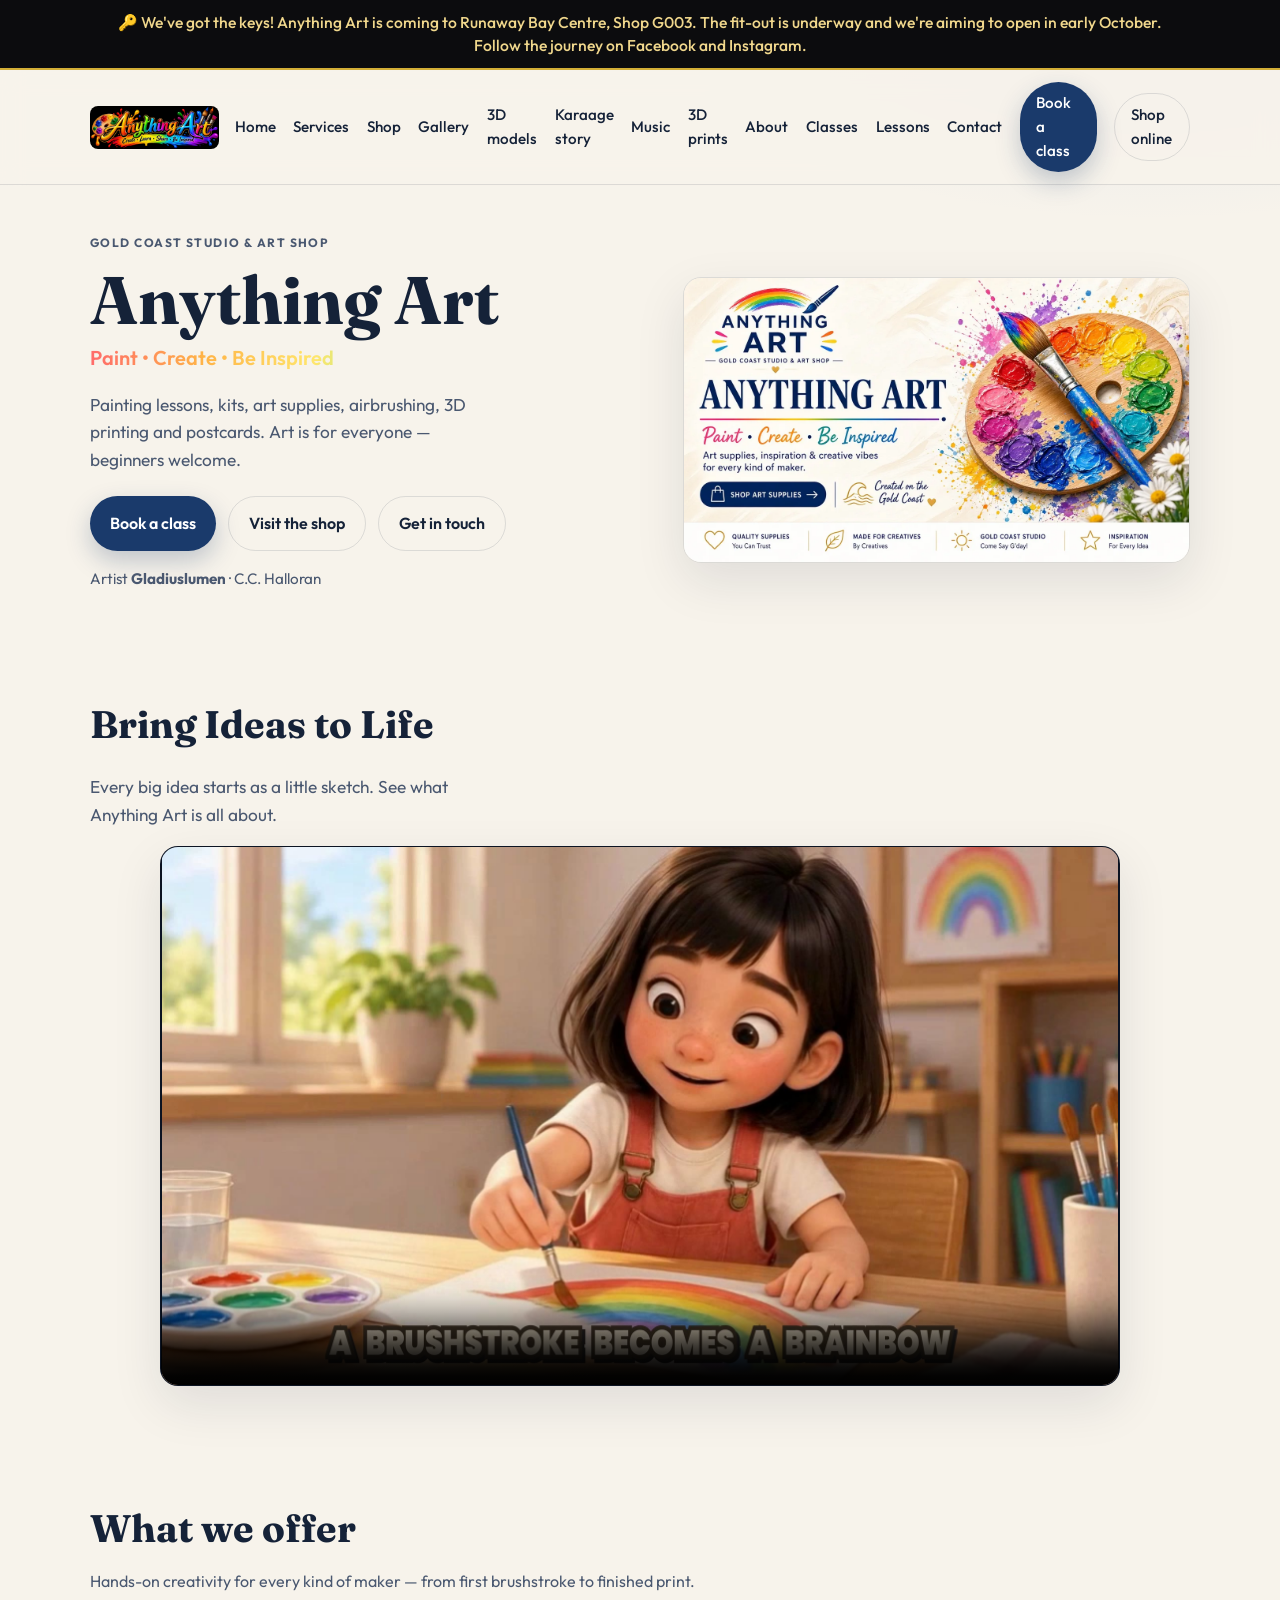
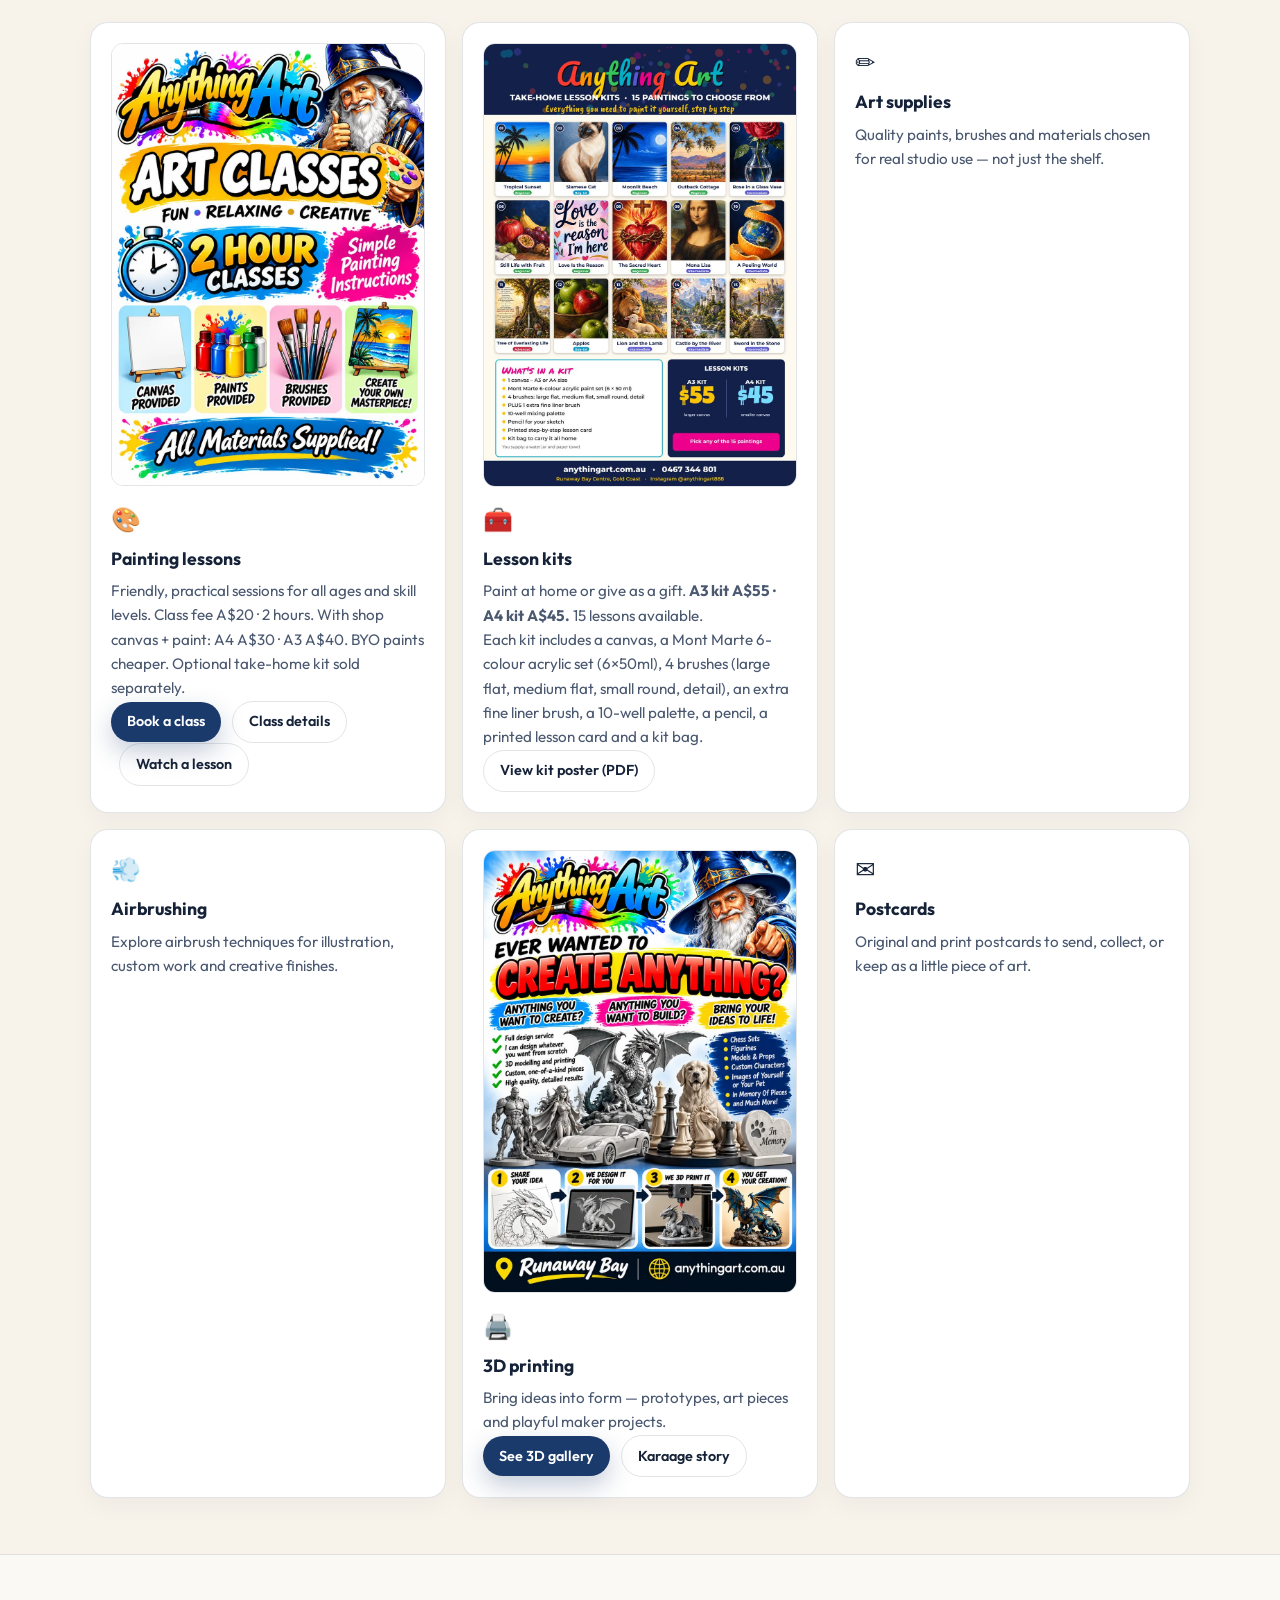
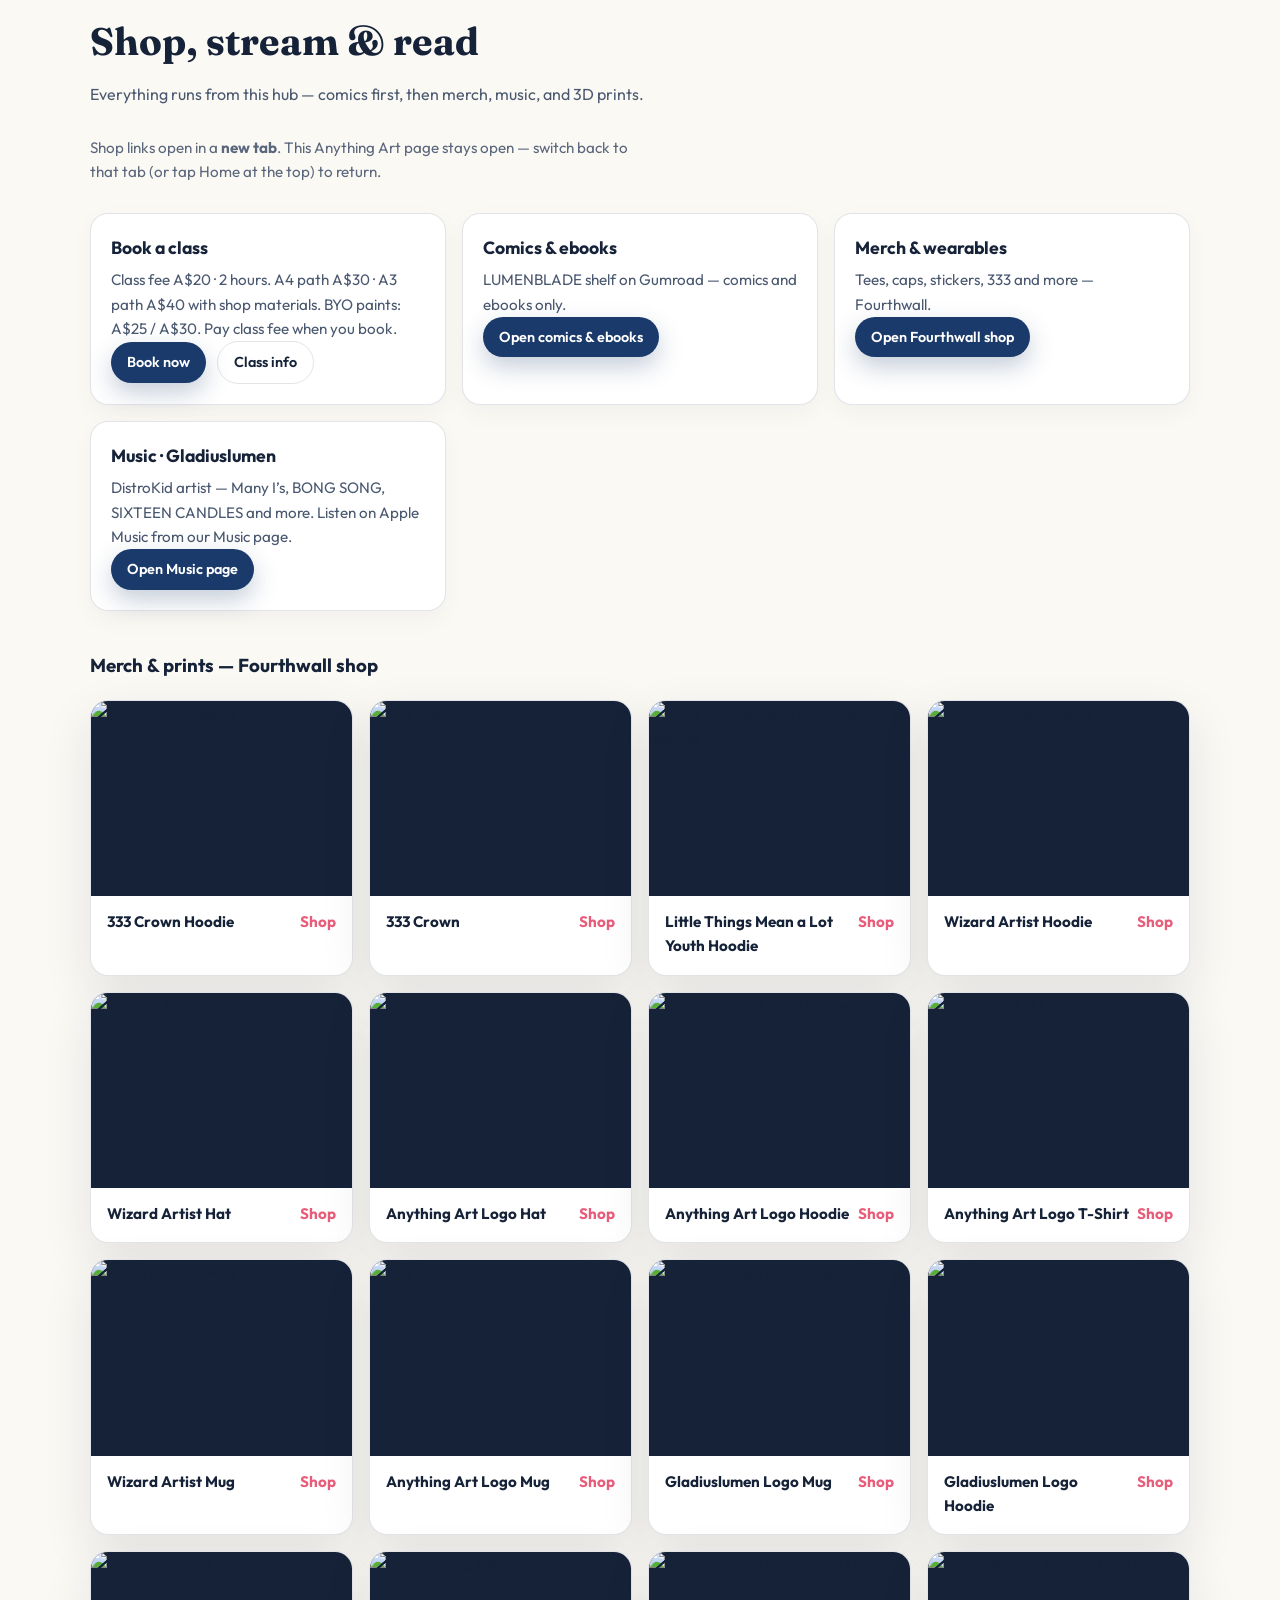
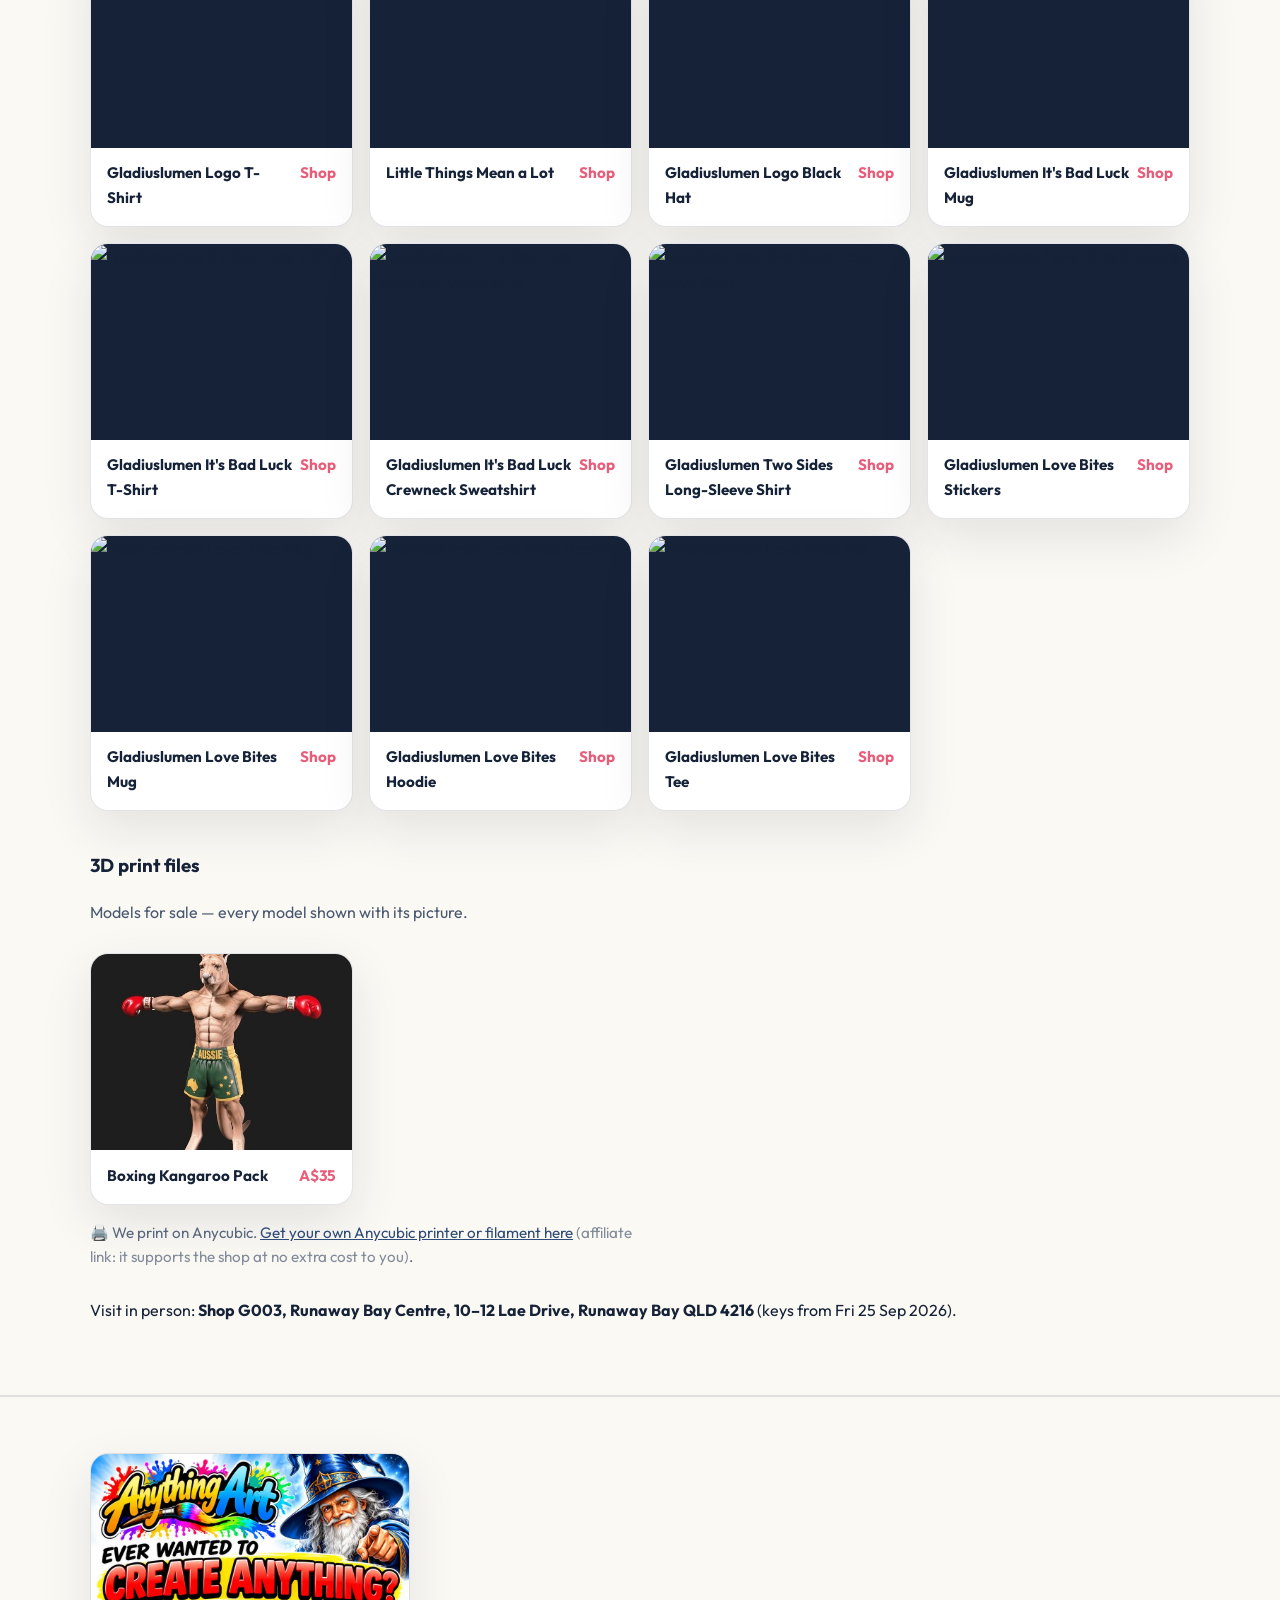
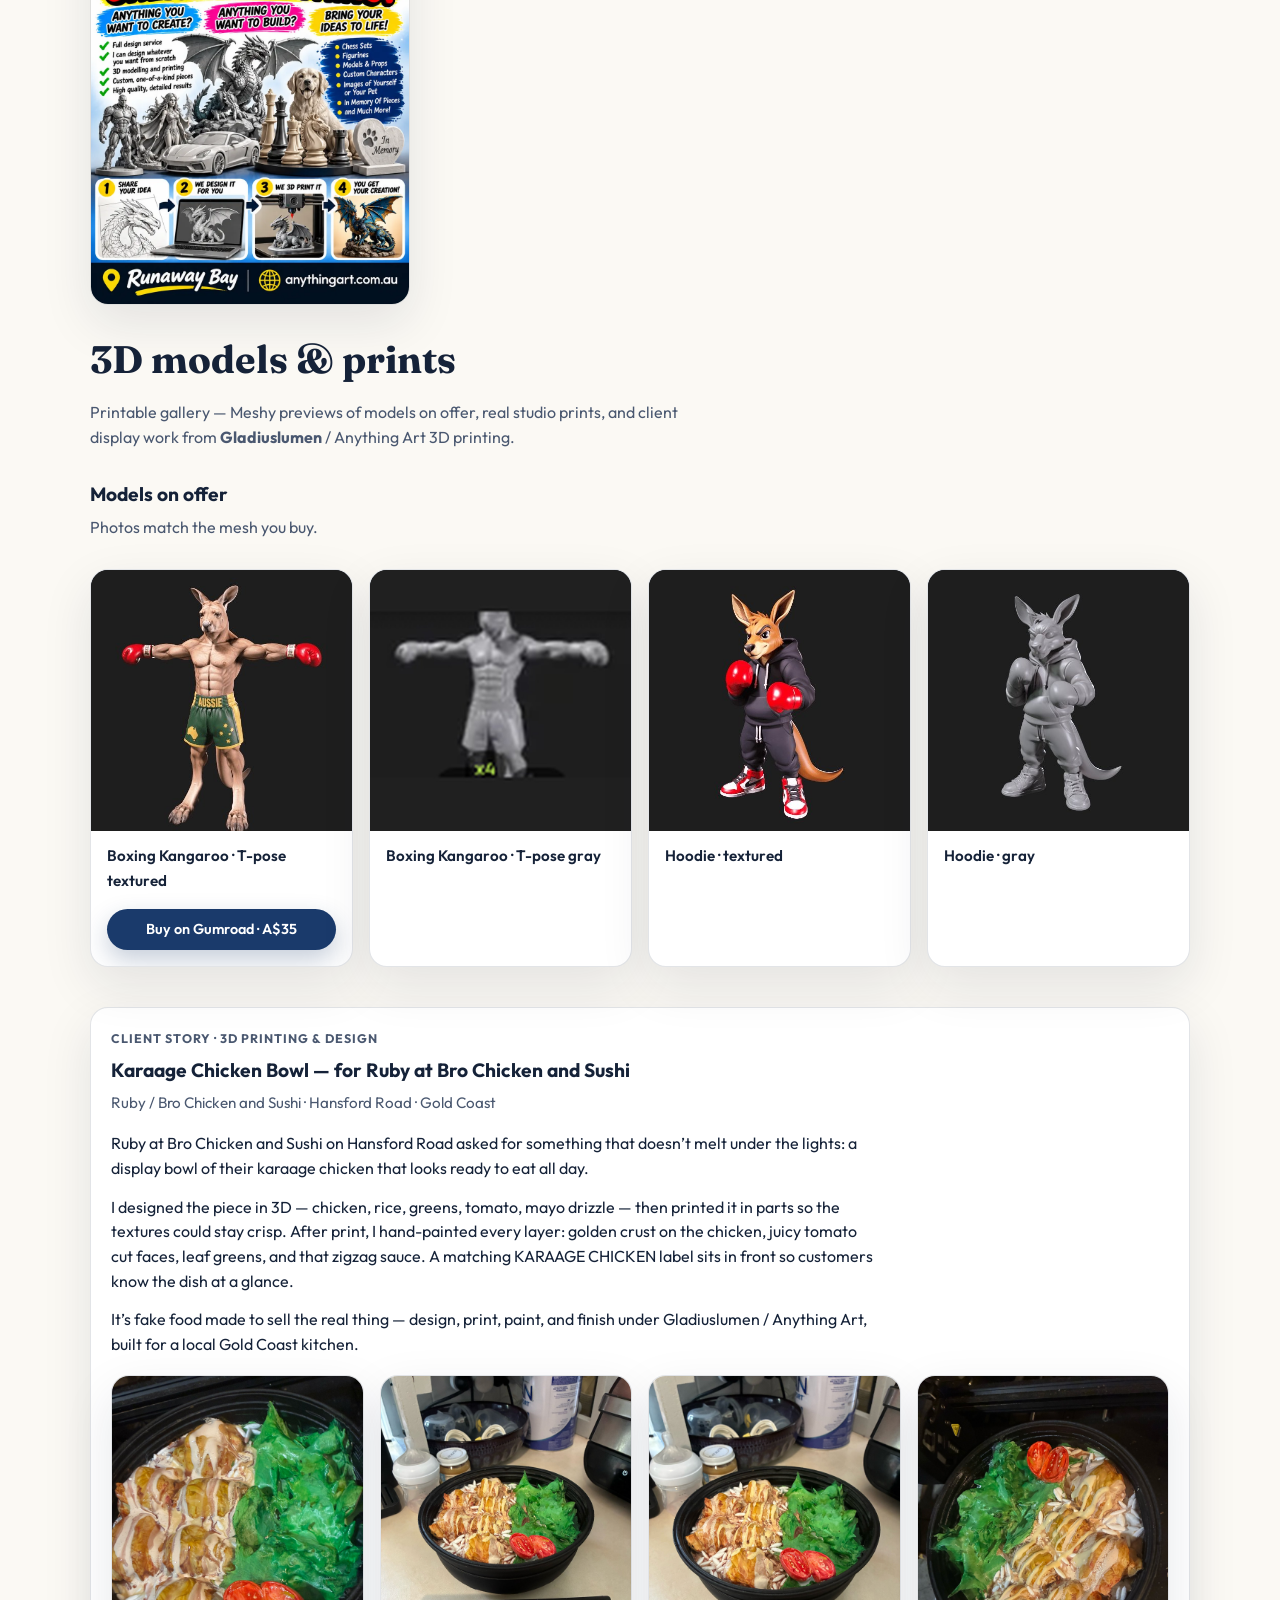
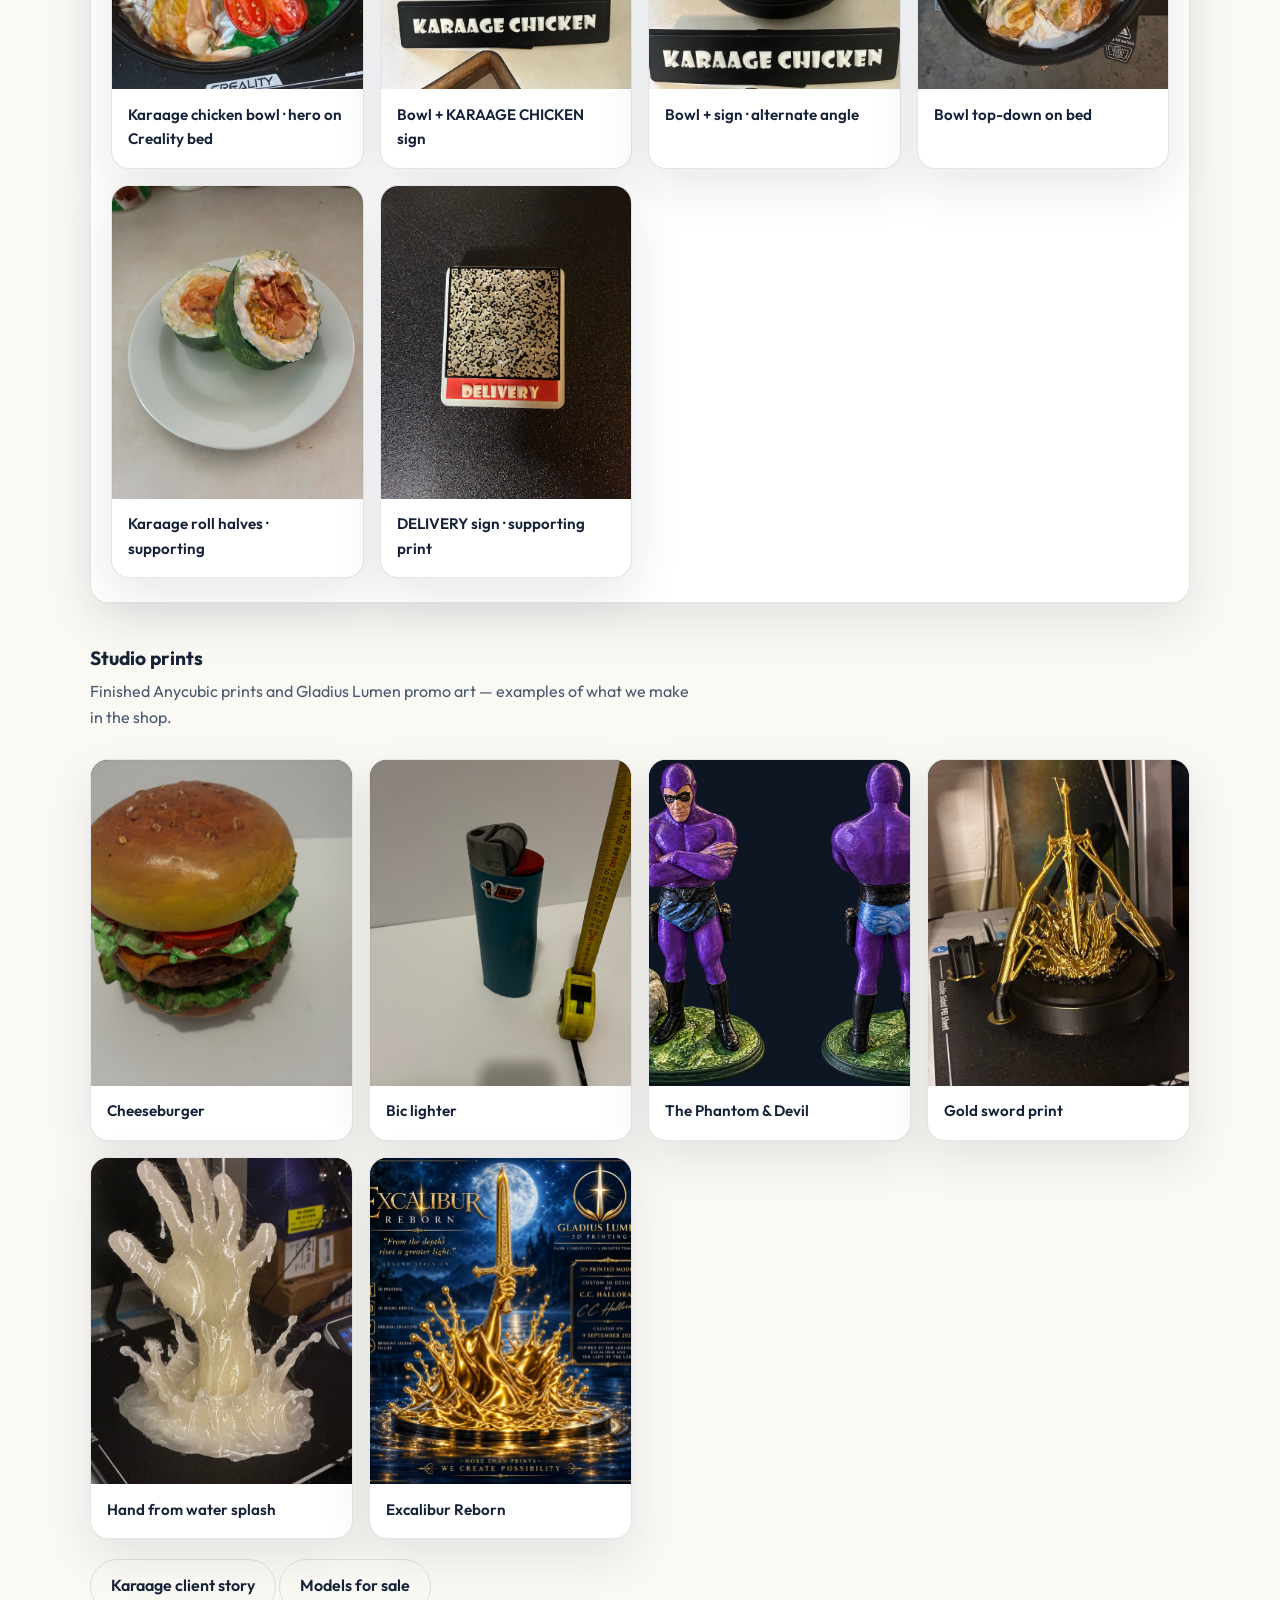
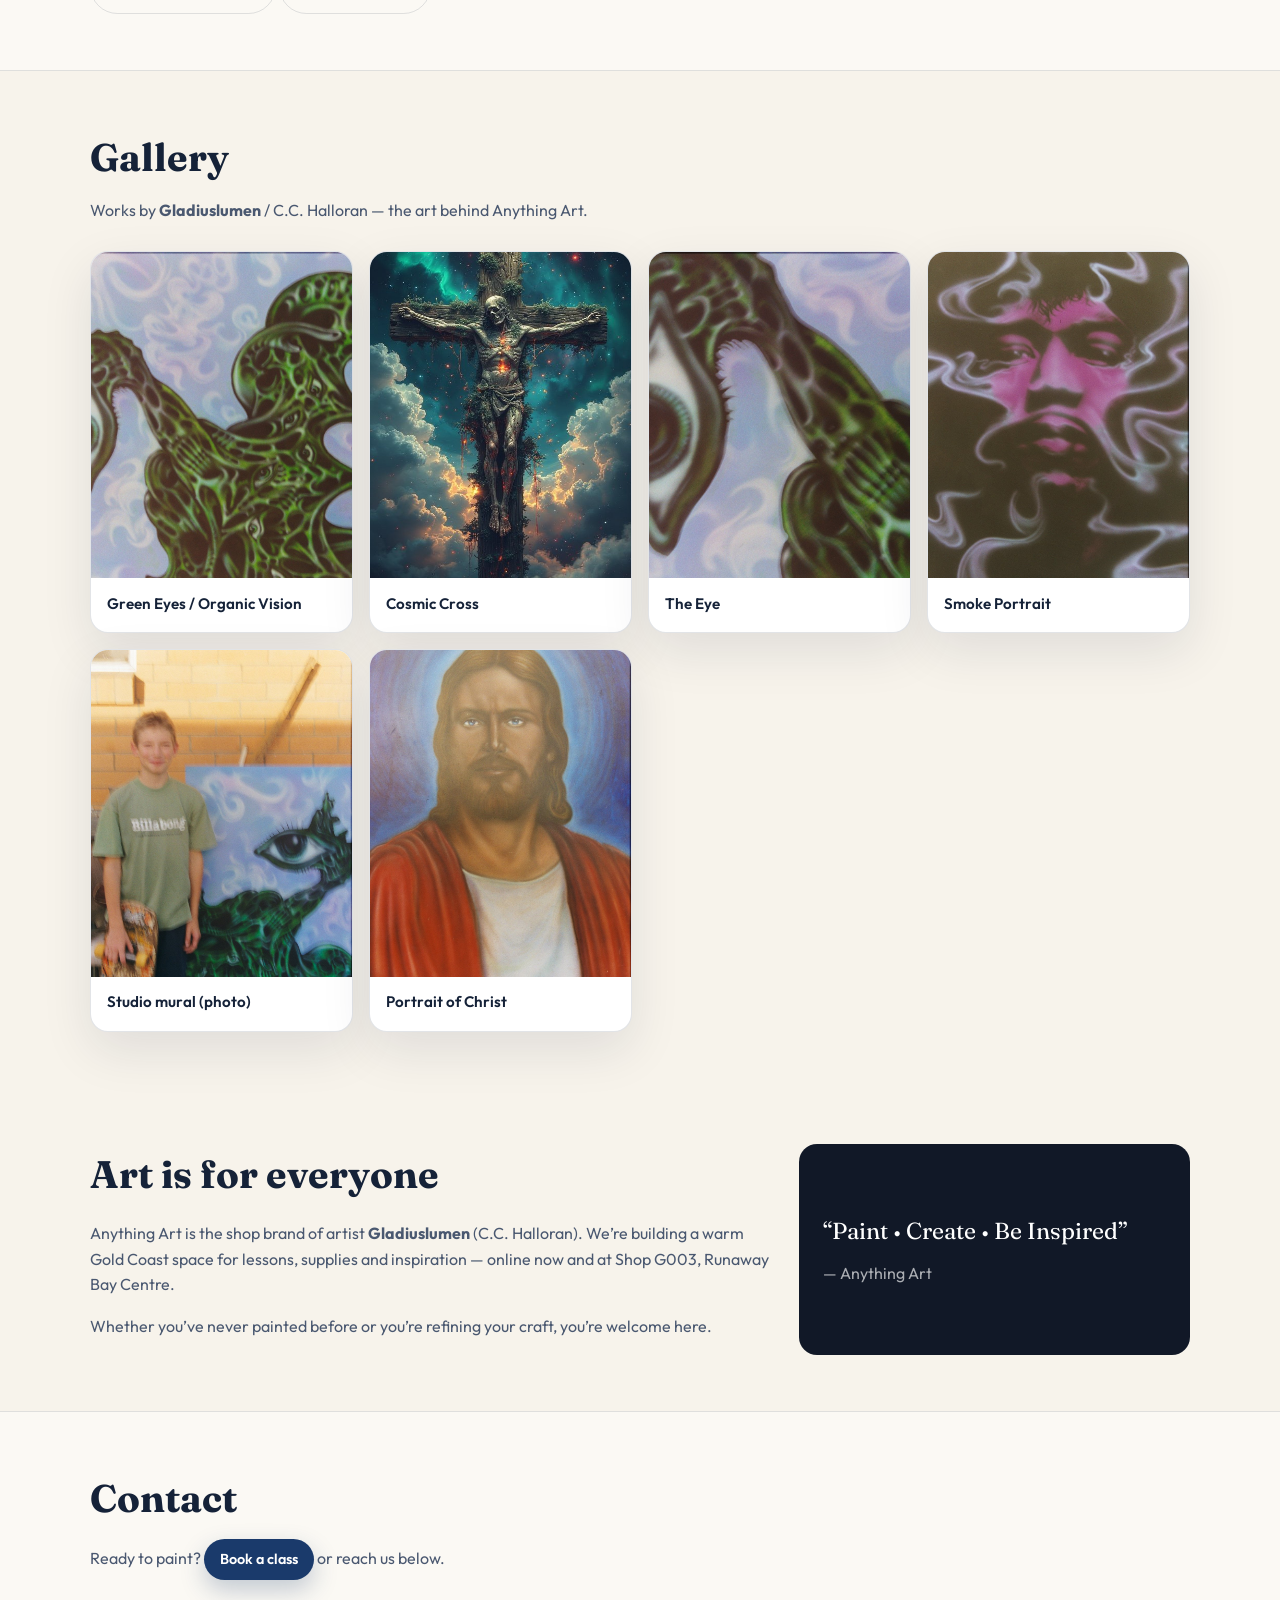
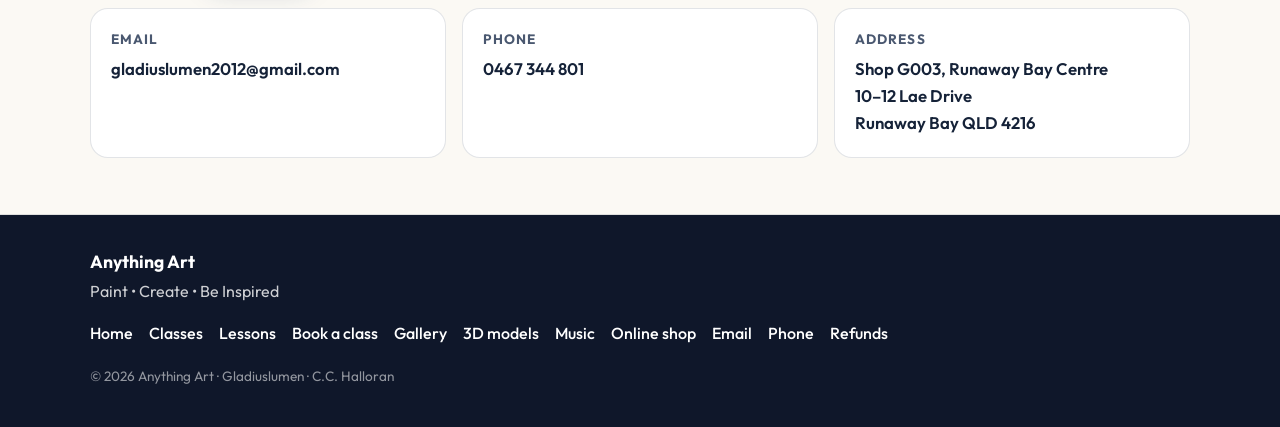
==== index.html @ adda3feb "Add lesson kits poster to Kits section" ====
<!DOCTYPE html>
<html lang="en-AU">
<head>
  <meta charset="utf-8" />
  <meta name="viewport" content="width=device-width, initial-scale=1" />
  <title>Anything Art — Paint • Create • Be Inspired | Gold Coast</title>
  <meta name="description" content="Anything Art by Gladiuslumen (C.C. Halloran). Painting lessons, kits, art supplies, airbrushing, 3D printing and postcards. Art is for everyone." />
  <meta name="theme-color" content="#0b1220" />
  <link rel="canonical" href="https://anythingart.com.au/" />
  <meta property="og:title" content="Anything Art — Paint • Create • Be Inspired" />
  <meta property="og:description" content="Painting lessons, kits, art supplies, airbrushing, 3D printing &amp; postcards. Art is for everyone." />
  <meta property="og:type" content="website" />
  <meta property="og:image" content="assets/banner.jpg" />
  <meta name="twitter:card" content="summary_large_image" />
  <link rel="icon" href="assets/logo.png" type="image/png" />
  <link rel="preconnect" href="https://fonts.googleapis.com" />
  <link rel="preconnect" href="https://fonts.gstatic.com" crossorigin />
  <link href="https://fonts.googleapis.com/css2?family=Fraunces:opsz,wght@9..144,500;9..144,700&family=Outfit:wght@400;500;600;700&display=swap" rel="stylesheet" />
  <link rel="stylesheet" href="styles.css?v=20261014d" />
</head>
<body>
  <a class="skip" href="#main">Skip to content</a>

  <div class="keys-banner" role="region" aria-label="Shop news">
    <p class="wrap">🔑 We've got the keys! Anything Art is coming to Runaway Bay Centre, Shop G003. The fit-out is underway and we're aiming to open in early October. Follow the journey on Facebook and Instagram.</p>
  </div>

  <header class="site-header">
    <div class="wrap header-inner">
      <a class="brand" href="https://anythingart.com.au/" aria-label="Anything Art home">
        <picture>
          <source srcset="assets/logo.webp" type="image/webp" />
          <img src="assets/logo.png" alt="Anything Art" width="180" height="60" class="brand-logo" />
        </picture>
      </a>
      <nav class="nav" aria-label="Primary">
        <a href="https://anythingart.com.au/">Home</a>
        <a href="#services">Services</a>
        <a href="#shop">Shop</a>
        <a href="#gallery">Gallery</a>
        <a href="#3d-gallery">3D models</a>
        <a href="#karaage-chicken-bowl">Karaage story</a>
        <a href="music.html">Music</a>
        <a href="#prints">3D prints</a>

        <a href="#about">About</a>
        <a href="classes.html">Classes</a>
        <a href="lessons.html">Lessons</a>
        <a href="#contact">Contact</a>
        <a class="btn btn-sm" href="classes.html#timetable">Book a class</a>
        <a class="btn btn-sm btn-ghost" href="https://gladiuslumen-ylt-shop.fourthwall.com/" target="_blank" rel="noopener">Shop online</a>
      </nav>
      <button class="nav-toggle" type="button" aria-expanded="false" aria-controls="mobile-nav" aria-label="Open menu">
        <span></span><span></span><span></span>
      </button>
    </div>
    <div id="mobile-nav" class="mobile-nav" hidden>
      <a href="https://anythingart.com.au/">Home</a>
      <a href="#services">Services</a>
      <a href="#shop">Shop</a>
      <a href="#gallery">Gallery</a>
      <a href="#3d-gallery">3D models</a>
      <a href="#karaage-chicken-bowl">Karaage story</a>
      <a href="#prints">3D prints</a>

      <a href="#about">About</a>
      <a href="classes.html">Classes</a>
      <a href="lessons.html">Lessons</a>
      <a href="#contact">Contact</a>
      <a class="btn" href="classes.html#timetable">Book a class</a>
      <a class="btn btn-ghost" href="https://gladiuslumen-ylt-shop.fourthwall.com/" target="_blank" rel="noopener">Shop online</a>
    </div>
  </header>

  <main id="main">
    <section id="top" class="hero">
      <div class="wrap hero-grid">
        <div class="hero-copy">
          <p class="eyebrow">Gold Coast studio &amp; art shop</p>
          <h1>Anything Art</h1>
          <p class="tagline">Paint • Create • Be Inspired</p>
          <p class="lede">Painting lessons, kits, art supplies, airbrushing, 3D printing and postcards. Art is for everyone — beginners welcome.</p>
          <div class="hero-cta">
            <a class="btn" href="classes.html#timetable">Book a class</a>
            <a class="btn btn-ghost" href="https://gladiuslumen-ylt-shop.fourthwall.com/" target="_blank" rel="noopener">Visit the shop</a>
            <a class="btn btn-ghost" href="#contact">Get in touch</a>
          </div>
          <p class="byline">Artist <strong>Gladiuslumen</strong> · C.C. Halloran</p>
        </div>
        <div class="hero-visual">
          <picture>
            <source srcset="assets/banner.webp" type="image/webp" />
            <img src="assets/banner.jpg" alt="Anything Art — Gold Coast studio and art shop banner" width="1280" height="720" class="hero-banner" />
          </picture>
        </div>
      </div>
    </section>

    <section id="promo-video" class="section promo-video">
      <div class="wrap">
        <h2>Bring Ideas to Life</h2>
        <p class="lede">Every big idea starts as a little sketch. See what Anything Art is all about.</p>
        <div class="promo-video-frame">
          <video controls playsinline preload="metadata" poster="assets/video/bring-ideas-to-life-poster.jpg" width="1920" height="1080">
            <source src="assets/video/bring-ideas-to-life.mp4" type="video/mp4" />
            Your browser can't play this video. <a href="assets/video/bring-ideas-to-life.mp4">Download it here</a>.
          </video>
        </div>
      </div>
    </section>

    <section id="services" class="section">
      <div class="wrap">
        <h2>What we offer</h2>
        <p class="section-intro">Hands-on creativity for every kind of maker — from first brushstroke to finished print.</p>
        <div class="cards">
          <article class="card">
            <picture>
              <source srcset="assets/posters/poster-art-classes.webp" type="image/webp" />
              <img class="card-poster" src="assets/posters/poster-art-classes.jpg" alt="Anything Art 2 hour art classes at Runaway Bay." width="900" height="1272" loading="lazy" />
            </picture>
            <div class="card-icon" aria-hidden="true">🎨</div>
            <h3>Painting lessons</h3>
            <p>Friendly, practical sessions for all ages and skill levels. Class fee A$20 · 2 hours. With shop canvas + paint: A4 A$30 · A3 A$40. BYO paints cheaper. Optional take-home kit sold separately.</p>
            <a class="btn btn-sm" href="classes.html#timetable">Book a class</a>
            <a class="btn btn-sm btn-ghost" href="classes.html" style="margin-left:.5rem">Class details</a>
            <a class="btn btn-sm btn-ghost" href="lessons.html" style="margin-left:.5rem">Watch a lesson</a>
          </article>
          <article class="card" id="kits">
            <a href="assets/posters/anything-art-lesson-kits-poster.pdf" target="_blank" rel="noopener"><img class="card-poster" src="assets/posters/poster-lesson-kits.jpg" alt="Anything Art lesson kits poster: A3 kit A$55, A4 kit A$45, 15 lessons available." width="900" height="1273" loading="lazy" /></a>
            <div class="card-icon" aria-hidden="true">🧰</div>
            <h3>Lesson kits</h3>
            <p>Paint at home or give as a gift. <strong>A3 kit A$55 · A4 kit A$45.</strong> 15 lessons available.</p>
            <p>Each kit includes a canvas, a Mont Marte 6-colour acrylic set (6×50ml), 4 brushes (large flat, medium flat, small round, detail), an extra fine liner brush, a 10-well palette, a pencil, a printed lesson card and a kit bag.</p>
            <a class="btn btn-sm btn-ghost" href="assets/posters/anything-art-lesson-kits-poster.pdf" target="_blank" rel="noopener">View kit poster (PDF)</a>
          </article>
          <article class="card">
            <div class="card-icon" aria-hidden="true">✏️</div>
            <h3>Art supplies</h3>
            <p>Quality paints, brushes and materials chosen for real studio use — not just the shelf.</p>
          </article>
          <article class="card">
            <div class="card-icon" aria-hidden="true">💨</div>
            <h3>Airbrushing</h3>
            <p>Explore airbrush techniques for illustration, custom work and creative finishes.</p>
          </article>
          <article class="card">
            <picture>
              <source srcset="assets/posters/poster-create-anything.webp" type="image/webp" />
              <img class="card-poster" src="assets/posters/poster-create-anything.jpg" alt="Anything Art, ever wanted to create anything, Runaway Bay." width="900" height="1272" loading="lazy" />
            </picture>
            <div class="card-icon" aria-hidden="true">🖨️</div>
            <h3>3D printing</h3>
            <p>Bring ideas into form — prototypes, art pieces and playful maker projects.</p>
            <a class="btn btn-sm" href="#3d-gallery">See 3D gallery</a>
            <a class="btn btn-sm btn-ghost" href="#karaage-chicken-bowl" style="margin-left:.5rem">Karaage story</a>
          </article>
          <article class="card">
            <div class="card-icon" aria-hidden="true">✉️</div>
            <h3>Postcards</h3>
            <p>Original and print postcards to send, collect, or keep as a little piece of art.</p>
          </article>
        </div>
      </div>
    </section>

    <section id="shop" class="section section-alt">
      <div class="wrap">
        <h2>Shop, stream &amp; read</h2>
        <p class="section-intro">Everything runs from this hub — comics first, then merch, music, and 3D prints.</p>
        <p class="section-intro" style="font-size:0.95rem;opacity:0.9">Shop links open in a <strong>new tab</strong>. This Anything Art page stays open — switch back to that tab (or tap Home at the top) to return.</p>
        <div class="cards">
          <article class="card">
            <h3>Book a class</h3>
            <p>Class fee A$20 · 2 hours. A4 path A$30 · A3 path A$40 with shop materials. BYO paints: A$25 / A$30. Pay class fee when you book.</p>
            <a class="btn btn-sm" href="classes.html#timetable">Book now</a>
            <a class="btn btn-sm btn-ghost" href="classes.html" style="margin-left:.5rem">Class info</a>
          </article>
          <article class="card">
            <h3>Comics &amp; ebooks</h3>
            <p>LUMENBLADE shelf on Gumroad — comics and ebooks only.</p>
            <a class="btn btn-sm" href="https://lumenblade.gumroad.com/" target="_blank" rel="noopener">Open comics &amp; ebooks</a>
          </article>
          <article class="card">
            <h3>Merch &amp; wearables</h3>
            <p>Tees, caps, stickers, 333 and more — Fourthwall.</p>
            <a class="btn btn-sm" href="https://gladiuslumen-ylt-shop.fourthwall.com/" target="_blank" rel="noopener">Open Fourthwall shop</a>
          </article>
          <article class="card">
            <h3>Music · Gladiuslumen</h3>
            <p>DistroKid artist — Many I’s, BONG SONG, SIXTEEN CANDLES and more. Listen on Apple Music from our Music page.</p>
            <a class="btn btn-sm" href="music.html">Open Music page</a>
          </article>
        </div>

        <h3 id="merch" style="margin-top:2.5rem">Merch &amp; prints — Fourthwall shop</h3>
        <div class="product-grid">
          <a class="product-card" href="https://gladiuslumen-ylt-shop.fourthwall.com/products/333-crown-hoodie" target="_blank" rel="noopener"><img src="https://imgproxy.fourthwall.dev/LagmN8bWDLQbYryFiGotvAJjzGNMmlTKeACpptkgc7s/w:720/sm:1/enc/_q8MK8G8DW880AQp/_vJxNQYqECvCPAKK/xg2-Tp95-GnAuKjk/hCg1WkOd9EVJ5pqn/Pen3iQY52h2Z5AFI/TPCJZSGH7UeyjdAV/_VVQTqn0qAwzXv7U/_DPkFueXYtErEJuc/x6KWp43u7FlRmbbK/zf9jNindPhSySAAj/c2IMyEmMSNPo3e7A/YH0mxvZy0IOabzGR/WOVrrOL-iA4ZZBCG/2icC1XoHLh_Ny6_w/jXzLkh7FxLU.jpg" alt="333 Crown Hoodie" width="720" height="720" loading="lazy" /><div class="product-meta"><strong>333 Crown Hoodie</strong><span>Shop</span></div></a>
          <a class="product-card" href="https://gladiuslumen-ylt-shop.fourthwall.com/products/333-crown" target="_blank" rel="noopener"><img src="https://imgproxy.fourthwall.dev/J5Fp_1OVNUmkSd_RfYl6TF48d0-vgutavh4eWaljXrY/w:720/sm:1/enc/Y4rTuPDax1AAwFCO/n1Y452vgybisJfwF/AjFmbaxjCxTAiA6Z/K2o3INbwH6Ax_hv9/nKSbHI3hh_2hulSB/mNVUX_8rvk88PwRT/JbtOOLjbF-6O8j3l/Vz9E7aVL8kZFy0Wh/9Kz70ylT9lnGEPx7/Ts1R48Cq6FCU7FfD/hl_HGw7GrhfU60GA/oyVHEecKxKhSx7N7/4yZcU84OagTMQNLF/ADmkExkz98Vl_bwg/JcQ02j11zZc.jpg" alt="333 Crown" width="720" height="720" loading="lazy" /><div class="product-meta"><strong>333 Crown</strong><span>Shop</span></div></a>
          <a class="product-card" href="https://gladiuslumen-ylt-shop.fourthwall.com/products/little-things-mean-a-lot-youth-hoodie" target="_blank" rel="noopener"><img src="https://imgproxy.fourthwall.dev/ilqspDYBNn_2XrFZzyPCoTo4d9EIlvMazxYFjaC5bZQ/w:720/sm:1/enc/jaLDXc40iZmGMp4Y/eRQUbWKy58AF82UU/snKVzrv_d--cuzaa/k30hjT9orh3Vbr2Y/I6IelGl_rTztENKo/_ZTbrB6kgPGk44V6/wC-D5JYtBtfxMmMf/wHFwwBUcFMU3hUxK/I6yB-wbpYveVcsQ1/rSOLczPAdekvhHtv/hnhKwdCpNRIJ4i02/LMPdXzR7LIsTRWDt/HHvrlg9Xylc9sZLC/hvZGXEaLUKBgTMlw/3pG0fPNsMkw.jpg" alt="Little Things Mean a Lot Youth Hoodie" width="720" height="720" loading="lazy" /><div class="product-meta"><strong>Little Things Mean a Lot Youth Hoodie</strong><span>Shop</span></div></a>
          <a class="product-card" href="https://gladiuslumen-ylt-shop.fourthwall.com/products/wizard-artist-hoodie" target="_blank" rel="noopener"><img src="https://imgproxy.fourthwall.dev/rOgHTwDVypBUCG23KA4tlC1rs1gwR-zlveys_gwBfc0/w:720/sm:1/enc/3qFC93tSLe7XnaYI/ZkWG1a_p9ZZ46ctH/FoXf1jR6St3jprS0/V16LnvpiCE_b9s77/kpufeiW1JCHhi7x9/hZr_vf-jUcG5OOfF/AEuiGa6NlwE7yXXh/BcyHNe0J4uiUZbQq/PR_o8PJAJ-fgW8MN/Aqh1fpwVTXP6OA_r/N5C5IfLMwdA6znMs/bpjDVdlS4VqV1k4f/rOLt0lDWQKCfo-9O/A_fpugGn0etPQdaf/lOQmQxBDnPo.jpg" alt="Wizard Artist Hoodie" width="720" height="720" loading="lazy" /><div class="product-meta"><strong>Wizard Artist Hoodie</strong><span>Shop</span></div></a>
          <a class="product-card" href="https://gladiuslumen-ylt-shop.fourthwall.com/products/wizard-artist-hat" target="_blank" rel="noopener"><img src="https://imgproxy.fourthwall.dev/EsM5WYLWtogd5sknwR9i7bvOiwCq8ZPZgpep8bq7csg/w:720/sm:1/enc/kVLm_US-wCTjx3zC/wf1xwo871RC2d7Ou/ReeR-8DAo8bcTAS-/pgWNna1dKFXsQK-9/QtF5onFIHDuuyYZo/NRUmRtf4L9Bq8pDY/UEQqXjyoxTj-Tfs6/FQqEGmoaUe3gBJbM/aMjH6qjqdh95xVk2/EHD3fa8RblcL1oW_/UVr0kaEI1y3X5MU2/A88zlMp4olfg1-Fd/xYtT36IFRME-Jzj9/_h7OVqqm9gBGJ5ww/5aEIkRtn4no.jpg" alt="Wizard Artist Hat" width="720" height="720" loading="lazy" /><div class="product-meta"><strong>Wizard Artist Hat</strong><span>Shop</span></div></a>
          <a class="product-card" href="https://gladiuslumen-ylt-shop.fourthwall.com/products/anything-art-logo-hat" target="_blank" rel="noopener"><img src="https://imgproxy.fourthwall.dev/Iphllt3TgQcQLdkZ2gZpsuNVb5b4qjBOgH38nASgXro/w:720/sm:1/enc/wc2kTrNN0JzoBcIY/-BVodLJBJ8k3OTAg/f3e9eOclayY-OlG1/qSM6t-ZG9wj3NCMW/u1-c6ZNXB9u-gMAp/yFpuUy3qsjGvqiSL/ySynUQrrGsfVsQgB/6RNctcTfqKxxP-wp/klJi70lzIKz8ucTx/lvoD_86Uws1sp5X5/8h6p-bfAOEcZZM_a/2um6C24NOlbGyhkh/HbKOyPZl3ULL4B2M/futsNRF6T2Sue0rw/j6PWIIKWJeg.jpg" alt="Anything Art Logo Hat" width="720" height="720" loading="lazy" /><div class="product-meta"><strong>Anything Art Logo Hat</strong><span>Shop</span></div></a>
          <a class="product-card" href="https://gladiuslumen-ylt-shop.fourthwall.com/products/anything-art-logo-hoodie" target="_blank" rel="noopener"><img src="https://imgproxy.fourthwall.dev/bSCxjwL_M-tW7C8shbUY2Wa-QgZlPj-Zai6ZEnHc0wA/w:720/sm:1/enc/Lepp-UyhJZtZ_z48/UTk9s140QcWWZBmU/e8MSk-mmlmDGPHaj/hSXpW5JnOXj_-q4L/SyAKAq-OlZ76D3xc/ivN3-RPSpYoxulsT/T1U98dh-a50CaIQQ/bRKbqTskEhFmqFxs/U_Y359FGvEfnRAqZ/SMN7BkeZMK-QU_Cy/PerGd0FFkF58eqP-/T4gRTg-ZcL4rFfl2/F91uPD9L5SEpLH4h/81wYvPta3yKxkNXS/2ozHHusRbVY.jpg" alt="Anything Art Logo Hoodie" width="720" height="720" loading="lazy" /><div class="product-meta"><strong>Anything Art Logo Hoodie</strong><span>Shop</span></div></a>
          <a class="product-card" href="https://gladiuslumen-ylt-shop.fourthwall.com/products/anything-art-logo-t-shirt" target="_blank" rel="noopener"><img src="https://imgproxy.fourthwall.dev/wYjVNsovu0wDsOHaXYbPuvqe-RZ5diiaMxaQOrgLx2o/w:720/sm:1/enc/tjqmoj5e_y-ACE_L/srP2tRXJ4NSurAN2/yOTDOShyIeuWLsDU/wv2kGSVGrqUbTzF_/fy6dYozQEC8fvGMp/jdSB9NnIfwS4zG3E/RPEKWSEZQWUGExvv/5tMCPQigvtc75RGo/-UrvQ5CILuwQ_UC7/V0Lo9Vn7ngDz3-72/5QENbX0DYo49JwAM/ukY3vzay7mZS-Be5/kodEkJHrcdIk6pWQ/TacXEBNRsw6rAjdJ/7hVYBMabBcE.jpg" alt="Anything Art Logo T-Shirt" width="720" height="720" loading="lazy" /><div class="product-meta"><strong>Anything Art Logo T-Shirt</strong><span>Shop</span></div></a>
          <a class="product-card" href="https://gladiuslumen-ylt-shop.fourthwall.com/products/wizard-artist-mug" target="_blank" rel="noopener"><img src="https://imgproxy.fourthwall.dev/HvSYiY2tv9TWIDBzcFC9mrlTzR0fPOynUtWTZykn6FQ/w:720/sm:1/enc/PzUdRm805DN7wkRs/SbL4JpTgCEUVSm8e/Bz7wobPrURK3SIHe/MYLNqcLtGDaYK5Sg/cGHGJdDcxmFFZ2qY/tQoG8huSead0sgy6/QF9OcwS1yGMI1Vh5/-WnZ5wenU5jTG5xs/xgvvwQqeSOsXJTzB/NSEriIEUb-NHHC_E/QQVKg_uAKjUOUySj/5FSk2FkWM6PHvmxJ/w0BDfBnzg7U0ruCu/b4y4b_jrPgsAV8zY/522gxw99SAs.jpg" alt="Wizard Artist Mug" width="720" height="720" loading="lazy" /><div class="product-meta"><strong>Wizard Artist Mug</strong><span>Shop</span></div></a>
          <a class="product-card" href="https://gladiuslumen-ylt-shop.fourthwall.com/products/anything-art-logo-mug" target="_blank" rel="noopener"><img src="https://imgproxy.fourthwall.dev/t2UEVsaWY-AJKovXJIXpmOLTq4YYPtKXHs6MihhvNBo/w:720/sm:1/enc/Aver6_w-gq0nnMI3/MSaW_DQsgB0tFHGQ/Anqdh1_6fxfdhVT7/kpcIo9kAOhdGCW4V/aijB93T6ra9ouCWe/v6SxIb4_EzwkLZen/ogbApskhtWkfuMJw/kGDXlD6NfpzN9d-a/4kflsJZTTVGsEh98/KxZHd4OkidWLaJ5o/ShmJ49O5aQbA6AFZ/JVpHb6q1Mr3YU5Qh/Jkm1spmDBsjBYELc/JhSN6HDdiGWv2s5g/xALuKcQwhHE.jpg" alt="Anything Art Logo Mug" width="720" height="720" loading="lazy" /><div class="product-meta"><strong>Anything Art Logo Mug</strong><span>Shop</span></div></a>
          <a class="product-card" href="https://gladiuslumen-ylt-shop.fourthwall.com/products/gladiuslumen-logo-mug" target="_blank" rel="noopener"><img src="https://imgproxy.fourthwall.dev/2x4ZC4sI7W0zRU8QkYFbji6q3roZMy5RR0wcTAXTSP8/w:720/sm:1/enc/1x5HvEedUq8EKwN8/4KGXjSHnkXfNIluV/VnAh16me52DTA4VR/DsmdR-U-XXoBfmVi/ijl4OXqxRB_5IFRx/TmXJUSGh1IxifB2r/YqlfBLlanj3sZREv/mN0wrQjMwnyb34Br/j2yYDmPok7gzr7id/sNbvkYNqQC_MYh1d/hmbLPnJKGUfRA990/v41HBCsg7lv_OAnp/6exStfivbl4gdStW/A150--C-tRasmXAm/72ID3k0y-tA.jpg" alt="Gladiuslumen Logo Mug" width="720" height="720" loading="lazy" /><div class="product-meta"><strong>Gladiuslumen Logo Mug</strong><span>Shop</span></div></a>
          <a class="product-card" href="https://gladiuslumen-ylt-shop.fourthwall.com/products/gladiuslumen-logo-hoodie" target="_blank" rel="noopener"><img src="https://imgproxy.fourthwall.dev/QAb27f6BypIBGdDSW6JUJgHtlIZz6YjcigJgbBQQJc4/w:720/sm:1/enc/h4Ml6KkP0nn4GHOk/Z4-fK1O85lrPu4DV/aPoPdCQihrriFLJs/d_e1P4aqXsUZP-Is/RNoZLoaTkfK5Q4MB/Yj2PqV7ERyEXqQmU/l3nAK8yRYADxnhtW/5wxSkuV2sCACf84y/gz1jtNReZzlsxTl8/yY0F58mgHzGZkbJh/zFuKGcpgQYNb-yIl/hlTXRSjUUdVRdjCe/4ZDEKEYTPjytNNp3/s3IqaVB4E1nCHYbw/UdjvPiOIeSw.jpg" alt="Gladiuslumen Logo Hoodie" width="720" height="720" loading="lazy" /><div class="product-meta"><strong>Gladiuslumen Logo Hoodie</strong><span>Shop</span></div></a>
          <a class="product-card" href="https://gladiuslumen-ylt-shop.fourthwall.com/products/gladiuslumen-logo-t-shirt" target="_blank" rel="noopener"><img src="https://imgproxy.fourthwall.dev/E75yXWout_zHLP0i45zROHD0uG6suvRKVyB3txS4Xn8/w:720/sm:1/enc/-rGUqtUD0rynVRC2/PZS-Y2B28ajvJtD2/S6jXxtvkqFU__GEX/37PStPBhcOcOIqJF/q1DrcAa7WX3bQF_i/P47r2cd6_BU1EhjN/I9bPiYwuYOn5459p/PgptGqoPU0WbrNM_/qbK9IBklbcm6tsSf/nsUCpG4su2jEipct/-CR21tuZxPj1oWQY/VF9BHQI8FcqOjc5k/M2ZLdm5t9Dn02p8u/jJyEuAuZKUghPKuI/FqqUeZJcArQ.jpg" alt="Gladiuslumen Logo T-Shirt" width="720" height="720" loading="lazy" /><div class="product-meta"><strong>Gladiuslumen Logo T-Shirt</strong><span>Shop</span></div></a>
          <a class="product-card" href="https://gladiuslumen-ylt-shop.fourthwall.com/products/little-things-mean-a-lot" target="_blank" rel="noopener"><img src="https://imgproxy.fourthwall.dev/5TPdx9VnSW7M-BzstZcJub2UPEzqJ7OZUCyO7eEGOR4/w:720/sm:1/enc/uFg9PLkEVaVGjOjD/KyH38DsYFWqifKro/ivHImKo8n1K0hXRq/KTYm8AvW3567oc-3/2JPr32ERi2OKSz5S/GauhRL_8sQKagNZv/9KWP3oySSI2pORHW/0hC5oihqNGSMN1pR/9F-Cr8g4768_fk39/jOHIvemeANB-9eFX/eQsk91mnkwern4YN/yvqbhSCysMVmtAnw/jM1dyq9Q5B1PwXUX/pooH1gIkoDKHnb4j/hldRqYhwZ48.jpg" alt="Little Things Mean a Lot" width="720" height="720" loading="lazy" /><div class="product-meta"><strong>Little Things Mean a Lot</strong><span>Shop</span></div></a>
          <a class="product-card" href="https://gladiuslumen-ylt-shop.fourthwall.com/products/gladiuslumen-logo-black-hat" target="_blank" rel="noopener"><img src="https://imgproxy.fourthwall.dev/wyT8Vt8Xri1wJsaRMbmLrFQoD4kXUojMejj0tPVARRU/w:720/sm:1/enc/63VTLd3-7LDFLkV6/-yJMpdBE2Ru76umz/oE-ZndiiEzO7JV6G/j-9PAc83U68M4NXp/LMaiTUnwmGPXyBTc/yZzVmd5VPc3UbqoL/gBrF4zraR5omOc7t/oZoCBfW92OyUq4Hu/h5NPsEnPVPlyKqhB/QjNvbVvHCIDp8EwR/Sc6W0DecnLX4Tf9f/DhgdaVetf_dFt4Sc/LYgGUQt8dPMp9O9H/lO__iJ5RDSDlvpPi/mnOo6PZ1sSA.jpg" alt="Gladiuslumen Logo Black Hat" width="720" height="720" loading="lazy" /><div class="product-meta"><strong>Gladiuslumen Logo Black Hat</strong><span>Shop</span></div></a>
          <a class="product-card" href="https://gladiuslumen-ylt-shop.fourthwall.com/products/gladiuslumen-its-bad-luck-mug" target="_blank" rel="noopener"><img src="https://imgproxy.fourthwall.dev/h-IeoIPDdPcppexyq361kvXXYOjt0KNUBudamRMriBo/w:720/sm:1/enc/JtLmU7slZ-TTyURL/A_fZfWFYGF4O0FN-/_8Ld4fxLwxMPu0mq/uFcOx9oKQACRk1jM/ZCgZpZl6J5M79dTz/4XiH9UFvrfujc_-h/Nt2_TZs0Ok5Jl0s5/Q0-wjIZKp8hlj_-9/UPlu4hpXCzUB9S_p/71dMJqK0V4F1qonf/0f5H37jNFyJ33YwU/ycL42jEFw_bue3eH/vAk8-CpXk5gBPUXy/L8AgZKHjl2AdnjeU/urnyFW04aoQ.jpg" alt="Gladiuslumen It&#x27;s Bad Luck Mug" width="720" height="720" loading="lazy" /><div class="product-meta"><strong>Gladiuslumen It&#x27;s Bad Luck Mug</strong><span>Shop</span></div></a>
          <a class="product-card" href="https://gladiuslumen-ylt-shop.fourthwall.com/products/gladiuslumen-its-bad-luck-t-shirt" target="_blank" rel="noopener"><img src="https://imgproxy.fourthwall.dev/-geNcFARytiqBrhnK6ydDAFVhN78DLYKnExOKwHPz0k/w:720/sm:1/enc/eJypcq63CTUXq0f-/YMCApbubptKrAfOm/ZcQ-JFAksFSOAin_/0y1qiGws7aHf7R0d/KB3YXmKioJlzLmKx/JavtB8l1BMaq6q04/oV1eWMKpjQwlWiHa/KMYkHnq8hZDDiN7G/I-4vQv_99WpfRL28/9J5ISdCoTh4r0jLl/GW1_e-O_BeyU6IEV/vrtSIx_HFXJU5Obs/l2pTuIwTm2JktXEq/61FJxtoS3FMBP6FL/541qigkDKno.jpg" alt="Gladiuslumen It&#x27;s Bad Luck T-Shirt" width="720" height="720" loading="lazy" /><div class="product-meta"><strong>Gladiuslumen It&#x27;s Bad Luck T-Shirt</strong><span>Shop</span></div></a>
          <a class="product-card" href="https://gladiuslumen-ylt-shop.fourthwall.com/products/gladiuslumen-its-bad-luck-crewneck-sweatshirt" target="_blank" rel="noopener"><img src="https://imgproxy.fourthwall.dev/DJn1TYmoSJ-qLT65fbqFAnsSs_XNApzSawDqCWsBE14/w:720/sm:1/enc/8iFsPSMC85LWyKx6/RKTUrhdL1bXHtDcO/3t-0XXmwnc2076sK/iv9QOo4oJOivFlzY/gIk_FlsQFeZ9EBKn/POjTOkNapO-HStyb/Hi-2brxHCufJ0ZnV/CSULEH8eE9AZh-vl/H7m7JDuuxuIGH4zc/ClLo4RNfL4eVIfue/of-R59Wyd1vHNIqh/ztNV62UcBY-gCXkv/knTqXn-EbpHHcHhf/S97pgYacXMdYZbNO/cCXnoAIydnM.jpg" alt="Gladiuslumen It&#x27;s Bad Luck Crewneck Sweatshirt" width="720" height="720" loading="lazy" /><div class="product-meta"><strong>Gladiuslumen It&#x27;s Bad Luck Crewneck Sweatshirt</strong><span>Shop</span></div></a>
          <a class="product-card" href="https://gladiuslumen-ylt-shop.fourthwall.com/products/gladiuslumen-two-sides-long-sleeve-shirt" target="_blank" rel="noopener"><img src="https://imgproxy.fourthwall.dev/FIV2z4cjrlKqhsWqXzgXlpere9HT0x4WJeaEHjDH0dc/w:720/sm:1/enc/SjaFC2jcqwUWHM25/aAI-DJKmyH747OGp/d1hxe0CkiwQbt4Xq/MtNoRAJECIc39LmW/M97y5o7zPuUqsFg4/TtIRVBLumv1DOvCs/xMQUiva2Vw9ry-PB/t2RS-VoDFTfSXXJa/4nsQTjzHrhlma8bW/cNfAuA24DpXwXNhM/ocf25iFzmi1IEpw7/a_o7FntiuvQmCmvn/_Lf-cRntlr3akGrr/F72-eEpnJuMs8DN2/sVXWjUdMVNo.jpg" alt="Gladiuslumen Two Sides Long-Sleeve Shirt" width="720" height="720" loading="lazy" /><div class="product-meta"><strong>Gladiuslumen Two Sides Long-Sleeve Shirt</strong><span>Shop</span></div></a>
          <a class="product-card" href="https://gladiuslumen-ylt-shop.fourthwall.com/products/gladiuslumen-love-bites-stickers" target="_blank" rel="noopener"><img src="https://imgproxy.fourthwall.dev/CJkDf83llEzybyypXMZfnlzJCuU3BJIgH39OUMnjKRc/w:720/sm:1/enc/4My_MQAcx6uo0Hwj/Fsin_89t4ogJniyz/9Pacu3E3jSq4m9LA/TNA39DkKso7XBZ-W/3PT41Ti9gvef_tsu/xBhp_8sgXnm0wDUG/_SV6_74k3KYMCQSb/Miu0XsreCtpHUhpl/geecMtB6aR-r4CeC/GC3I_uH_QJoaCYUb/24T20_i0WkdYHKrs/17GgdBk6QRJOk3LA/qXEceSssNto-Nknt/VCxEUIVy36EokHPv/q4WOuFb1zkU.jpg" alt="Gladiuslumen Love Bites Stickers" width="720" height="720" loading="lazy" /><div class="product-meta"><strong>Gladiuslumen Love Bites Stickers</strong><span>Shop</span></div></a>
          <a class="product-card" href="https://gladiuslumen-ylt-shop.fourthwall.com/products/gladiuslumen-love-bites-mug" target="_blank" rel="noopener"><img src="https://imgproxy.fourthwall.dev/LSAE1z_a2NeO5x91--LQlt8saLGIL7cKerCOYvoohpk/w:720/sm:1/enc/UoiTDJLaeS31-5Q3/5Vn3kG9uqSMcYr9v/UELI1SFqORO2muS4/C-5OHUFMAUcQot6t/hnSWfdHGRF-0gyae/FxmYFpm3vFBlGFCb/KlGqRihjjkfDMi4y/DeZ1QEulr4rTNrRA/vOOOct_gmI9LGieK/ZWZbSZ0XafnLXzt9/L7CRjD4RIdyVhdJC/AsEhRVJPyvXDaIO_/EtzAXdGmOnAFLD92/IYNSPBqV6V5d4IyR/EVv6puz8Wjs.jpg" alt="Gladiuslumen Love Bites Mug" width="720" height="720" loading="lazy" /><div class="product-meta"><strong>Gladiuslumen Love Bites Mug</strong><span>Shop</span></div></a>
          <a class="product-card" href="https://gladiuslumen-ylt-shop.fourthwall.com/products/gladiuslumen-love-bites-hoodie" target="_blank" rel="noopener"><img src="https://imgproxy.fourthwall.dev/sKuqGeyCmxWaFQAHd_WVtHkUIGQIYTMAbfz6l0BOhwI/w:720/sm:1/enc/gk0d5zJRD163Ptu2/hRhJ4xadBSmI_kxP/hV1CdNpE3V_99P5t/Roi1PJXe0hx4jtRe/PqzDN0_HEZnbl9Tl/CJWWHqT6OZe9x7Wz/pM0XMTzQj6hcIKRH/wcqlx2jtw0ayzZeh/mNJxrTTVjY3HN36K/Kt6SNas_2CIehDN5/dCSENROaY4SGYohO/rAerczqfh186kTQ8/QuGiux2Al3uIgfbh/A6vjFThUIAKZ_Is_/JHUrpBsQwvc.jpg" alt="Gladiuslumen Love Bites Hoodie" width="720" height="720" loading="lazy" /><div class="product-meta"><strong>Gladiuslumen Love Bites Hoodie</strong><span>Shop</span></div></a>
          <a class="product-card" href="https://gladiuslumen-ylt-shop.fourthwall.com/products/gladiuslumen-love-bites-tee" target="_blank" rel="noopener"><img src="https://imgproxy.fourthwall.dev/rJSrj7ckOQtSiEp9C4Fi6jfVglIB_Td3maxltZpBOqk/w:720/sm:1/enc/URF9tuJYraDmH6ms/-byZDmaMK-vYiXSV/0-qlrCiVpnTDhU3B/srWO4is-BUNbH4Gj/8IvQUJOU-3vpQkFA/X1AWoceMrhRQMgVh/UcLWwomUh_6o1cF8/sagZkTBJ5z62BBQp/LdU7hZwEEBwDS_VM/iZZi-Hza53ZoM3YQ/kLZHWCAIxfTkN_uT/tXIq6vJVyrWMHxuC/ASWZ4vH3PvCXchAf/0PQAA9BI2ha159y5/aSleWIAL0o0.jpg" alt="Gladiuslumen Love Bites Tee" width="720" height="720" loading="lazy" /><div class="product-meta"><strong>Gladiuslumen Love Bites Tee</strong><span>Shop</span></div></a>
        </div>

        <h3 id="prints" style="margin-top:2.5rem">3D print files</h3>
        <p class="section-intro">Models for sale — every model shown with its picture.</p>
        <div class="product-grid">
          <a class="product-card" href="https://lumenblade.gumroad.com/l/grwlh" target="_blank" rel="noopener">
            <img src="assets/3d-gallery/boxing-kangaroo-tpose-textured.jpg" alt="Boxing Kangaroo Pack — Aussie T-pose textured preview" width="512" height="512" loading="lazy" />
            <div class="product-meta"><strong>Boxing Kangaroo Pack</strong><span>A$35</span></div>
          </a>
        </div>
        
        <p class="section-intro anycubic-ref" style="font-size:0.95rem;opacity:0.9;margin-top:1rem">🖨️ We print on Anycubic. <a href="https://www.anycubic.au/?ref=CHRISTOPHERHALLORAN" target="_blank" rel="noopener sponsored">Get your own Anycubic printer or filament here</a> <span style="opacity:0.75">(affiliate link: it supports the shop at no extra cost to you)</span>.</p>
        <p style="margin-top:1.5rem">Visit in person: <strong>Shop G003, Runaway Bay Centre, 10–12 Lae Drive, Runaway Bay QLD 4216</strong> (keys from Fri 25 Sep 2026).</p>
      </div>
    </section>



    <section id="3d-gallery" class="section section-alt">
      <div class="wrap">
<picture>
          <source srcset="assets/posters/poster-create-anything.webp" type="image/webp" />
          <img class="poster-feature" src="assets/posters/poster-create-anything.jpg" alt="Anything Art, ever wanted to create anything, Runaway Bay." width="900" height="1272" loading="lazy" />
        </picture>
        <h2>3D models &amp; prints</h2>
        <p class="section-intro">Printable gallery — Meshy previews of models on offer, real studio prints, and client display work from <strong>Gladiuslumen</strong> / Anything Art 3D printing.</p>
        <h3 class="subsection-title">Models on offer</h3>
        <p class="section-intro">Photos match the mesh you buy.</p>
        <div class="gallery-grid">
          <figure class="gallery-card">
            <a href="https://lumenblade.gumroad.com/l/grwlh" target="_blank" rel="noopener">
              <img src="assets/3d-gallery/boxing-kangaroo-tpose-textured.jpg" alt="Aussie Boxing Kangaroo T-pose textured — bare torso, AUSSIE shorts, red gloves" width="512" height="512" loading="lazy" />
            </a>
            <figcaption>Boxing Kangaroo · T-pose textured</figcaption>
            <p class="gallery-card-cta"><a class="btn btn-sm" href="https://lumenblade.gumroad.com/l/grwlh" target="_blank" rel="noopener">Buy on Gumroad · A$35</a></p>
          </figure>
          <figure class="gallery-card">
            <a href="assets/3d-gallery/boxing-kangaroo-tpose-gray.jpg" target="_blank" rel="noopener">
              <img src="assets/3d-gallery/boxing-kangaroo-tpose-gray.jpg" alt="Aussie Boxing Kangaroo T-pose gray clay preview" width="720" height="720" loading="lazy" />
            </a>
            <figcaption>Boxing Kangaroo · T-pose gray</figcaption>
          </figure>
          <figure class="gallery-card">
            <a href="assets/3d-gallery/boxing-kangaroo-hoodie-textured.jpg" target="_blank" rel="noopener">
              <img src="assets/3d-gallery/boxing-kangaroo-hoodie-textured.jpg" alt="Boxing Kangaroo Hoodie textured — boxing stance" width="512" height="512" loading="lazy" />
            </a>
            <figcaption>Hoodie · textured</figcaption>
          </figure>
          <figure class="gallery-card">
            <a href="assets/3d-gallery/boxing-kangaroo-hoodie-gray.jpg" target="_blank" rel="noopener">
              <img src="assets/3d-gallery/boxing-kangaroo-hoodie-gray.jpg" alt="Boxing Kangaroo Hoodie gray clay preview" width="512" height="512" loading="lazy" />
            </a>
            <figcaption>Hoodie · gray</figcaption>
          </figure>
        </div>


        <article id="karaage-chicken-bowl" class="client-story">
          <p class="client-story-eyebrow">Client story · 3D printing &amp; design</p>
          <h3 class="subsection-title" style="margin-top:0">Karaage Chicken Bowl — for Ruby at Bro Chicken and Sushi</h3>
          <p class="client-story-meta">Ruby / Bro Chicken and Sushi · Hansford Road · Gold Coast</p>
          <div class="client-story-body">
            <p>Ruby at Bro Chicken and Sushi on Hansford Road asked for something that doesn’t melt under the lights: a display bowl of their karaage chicken that looks ready to eat all day.</p>
            <p>I designed the piece in 3D — chicken, rice, greens, tomato, mayo drizzle — then printed it in parts so the textures could stay crisp. After print, I hand-painted every layer: golden crust on the chicken, juicy tomato cut faces, leaf greens, and that zigzag sauce. A matching KARAAGE CHICKEN label sits in front so customers know the dish at a glance.</p>
            <p>It’s fake food made to sell the real thing — design, print, paint, and finish under Gladiuslumen / Anything Art, built for a local Gold Coast kitchen.</p>
          </div>
          <div class="gallery-grid gallery-grid-prints">
            <figure class="gallery-card">
              <a href="assets/3d-gallery/print-karaage-bowl-hero.jpg" target="_blank" rel="noopener">
                <img src="assets/3d-gallery/print-karaage-bowl-hero.jpg" alt="Hand-painted 3D-printed karaage chicken bowl on Creality printer bed — golden chicken, rice, greens, tomato and mayo drizzle" width="1350" height="1800" loading="lazy" />
              </a>
              <figcaption>Karaage chicken bowl · hero on Creality bed</figcaption>
            </figure>
            <figure class="gallery-card">
              <a href="assets/3d-gallery/print-karaage-bowl-sign.jpg" target="_blank" rel="noopener">
                <img src="assets/3d-gallery/print-karaage-bowl-sign.jpg" alt="Finished karaage chicken display bowl with matching KARAAGE CHICKEN sign for Bro Chicken and Sushi" width="1350" height="1800" loading="lazy" />
              </a>
              <figcaption>Bowl + KARAAGE CHICKEN sign</figcaption>
            </figure>
            <figure class="gallery-card">
              <a href="assets/3d-gallery/print-karaage-bowl-sign-alt.jpg" target="_blank" rel="noopener">
                <img src="assets/3d-gallery/print-karaage-bowl-sign-alt.jpg" alt="Karaage chicken bowl and KARAAGE CHICKEN sign from an alternate angle" width="1350" height="1800" loading="lazy" />
              </a>
              <figcaption>Bowl + sign · alternate angle</figcaption>
            </figure>
            <figure class="gallery-card">
              <a href="assets/3d-gallery/print-karaage-bowl-topdown.jpg" target="_blank" rel="noopener">
                <img src="assets/3d-gallery/print-karaage-bowl-topdown.jpg" alt="Top-down view of the karaage chicken bowl on the printer bed showing chicken, greens, tomato and sauce detail" width="1350" height="1800" loading="lazy" />
              </a>
              <figcaption>Bowl top-down on bed</figcaption>
            </figure>
            <figure class="gallery-card">
              <a href="assets/3d-gallery/print-karaage-rolls.jpg" target="_blank" rel="noopener">
                <img src="assets/3d-gallery/print-karaage-rolls.jpg" alt="3D-printed karaage sushi roll halves on a plate — supporting display piece" width="1350" height="1800" loading="lazy" />
              </a>
              <figcaption>Karaage roll halves · supporting</figcaption>
            </figure>
            <figure class="gallery-card">
              <a href="assets/3d-gallery/print-karaage-delivery-sign.jpg" target="_blank" rel="noopener">
                <img src="assets/3d-gallery/print-karaage-delivery-sign.jpg" alt="3D-printed DELIVERY sign with QR-style pattern on the printer bed" width="1350" height="1800" loading="lazy" />
              </a>
              <figcaption>DELIVERY sign · supporting print</figcaption>
            </figure>
          </div>
        </article>

        <h3 id="3d-prints-showcase" class="subsection-title" style="margin-top:2.5rem">Studio prints</h3>
        <p class="section-intro">Finished Anycubic prints and Gladius Lumen promo art — examples of what we make in the shop.</p>
        <div class="gallery-grid gallery-grid-prints">
          <figure class="gallery-card">
            <a href="assets/3d-gallery/print-cheeseburger.jpg" target="_blank" rel="noopener">
              <img src="assets/3d-gallery/print-cheeseburger.jpg" alt="Painted 3D-printed cheeseburger with sesame bun, lettuce, tomato, cheese and patty" width="1800" height="1350" loading="lazy" />
            </a>
            <figcaption>Cheeseburger</figcaption>
          </figure>
          <figure class="gallery-card">
            <a href="assets/3d-gallery/print-bic-lighter.jpg" target="_blank" rel="noopener">
              <img src="assets/3d-gallery/print-bic-lighter.jpg" alt="Oversized teal Bic-style 3D-printed lighter with tape measure showing about 21cm height" width="1350" height="1800" loading="lazy" />
            </a>
            <figcaption>Bic lighter</figcaption>
          </figure>
          <figure class="gallery-card">
            <a href="assets/3d-gallery/print-phantom-devil.jpg" target="_blank" rel="noopener">
              <img src="assets/3d-gallery/print-phantom-devil.jpg" alt="Painted Phantom and Devil wolf figurine — front and back composite on grass base" width="1536" height="1024" loading="lazy" />
            </a>
            <figcaption>The Phantom &amp; Devil</figcaption>
          </figure>
          <figure class="gallery-card">
            <a href="assets/3d-gallery/print-gold-sword.jpg" target="_blank" rel="noopener">
              <img src="assets/3d-gallery/print-gold-sword.jpg" alt="Gold sword and bonfire-style 3D print on PEI printer bed" width="1350" height="1800" loading="lazy" />
            </a>
            <figcaption>Gold sword print</figcaption>
          </figure>
          <figure class="gallery-card">
            <a href="assets/3d-gallery/print-hand-splash.jpg" target="_blank" rel="noopener">
              <img src="assets/3d-gallery/print-hand-splash.jpg" alt="Translucent 3D-printed hand rising from a water splash on the printer bed" width="1350" height="1800" loading="lazy" />
            </a>
            <figcaption>Hand from water splash</figcaption>
          </figure>
          <figure class="gallery-card">
            <a href="assets/3d-gallery/print-excalibur-reborn.jpg" target="_blank" rel="noopener">
              <img src="assets/3d-gallery/print-excalibur-reborn.jpg" alt="Excalibur Reborn promotional poster for Gladius Lumen 3D printing — golden hand and sword rising from liquid gold" width="1205" height="1305" loading="lazy" />
            </a>
            <figcaption>Excalibur Reborn</figcaption>
          </figure>
        </div>
        <p class="catalog-cta" style="margin-top:1.25rem"><a class="btn btn-ghost" href="#karaage-chicken-bowl">Karaage client story</a> <a class="btn btn-ghost" href="#prints">Models for sale</a></p>
      </div>
    </section>

    <section id="gallery" class="section">
      <div class="wrap">
        <h2>Gallery</h2>
        <p class="section-intro">Works by <strong>Gladiuslumen</strong> / C.C. Halloran — the art behind Anything Art.</p>
        <div class="gallery-grid">
          <figure class="gallery-card">
            <a href="assets/gallery/green-eyes-organic.jpg" target="_blank" rel="noopener">
              <img src="assets/gallery/green-eyes-organic.jpg" alt="Surreal green multi-eyed organic form against a soft blue sky" width="1500" height="1000" loading="lazy" />
            </a>
            <figcaption>Green Eyes / Organic Vision</figcaption>
          </figure>
          <figure class="gallery-card">
            <a href="assets/gallery/cosmic-cross.jpg" target="_blank" rel="noopener">
              <img src="assets/gallery/cosmic-cross.jpg" alt="Dark fantasy crucifixion on a mossy cross beneath a cosmic teal sky" width="512" height="768" loading="lazy" />
            </a>
            <figcaption>Cosmic Cross</figcaption>
          </figure>
          <figure class="gallery-card">
            <a href="assets/gallery/green-eye-detail.jpg" target="_blank" rel="noopener">
              <img src="assets/gallery/green-eye-detail.jpg" alt="Close-up of a large eye within a green organic form" width="1500" height="1000" loading="lazy" />
            </a>
            <figcaption>The Eye</figcaption>
          </figure>
          <figure class="gallery-card">
            <a href="assets/gallery/smoke-portrait.jpg" target="_blank" rel="noopener">
              <img src="assets/gallery/smoke-portrait.jpg" alt="Magenta portrait emerging from swirling white smoke" width="1000" height="1500" loading="lazy" />
            </a>
            <figcaption>Smoke Portrait</figcaption>
          </figure>
          <figure class="gallery-card">
            <a href="assets/gallery/mural-studio-photo.jpg" target="_blank" rel="noopener">
              <img src="assets/gallery/mural-studio-photo.jpg" alt="Young person with a skateboard standing beside a green-eye mural" width="1000" height="1500" loading="lazy" />
            </a>
            <figcaption>Studio mural (photo)</figcaption>
          </figure>
          <figure class="gallery-card">
            <a href="assets/gallery/jesus-portrait.jpg" target="_blank" rel="noopener">
              <img src="assets/gallery/jesus-portrait.jpg" alt="Portrait of Christ in a red cloak with a soft blue halo" width="1000" height="1500" loading="lazy" />
            </a>
            <figcaption>Portrait of Christ</figcaption>
          </figure>
        </div>
      </div>
    </section>

    <section id="about" class="section">
      <div class="wrap about-grid">
        <div>
          <h2>Art is for everyone</h2>
          <p>Anything Art is the shop brand of artist <strong>Gladiuslumen</strong> (C.C. Halloran). We’re building a warm Gold Coast space for lessons, supplies and inspiration — online now and at Shop G003, Runaway Bay Centre.</p>
          <p>Whether you’ve never painted before or you’re refining your craft, you’re welcome here.</p>
        </div>
        <aside class="quote">
          <p>“Paint • Create • Be Inspired”</p>
          <span>— Anything Art</span>
        </aside>
      </div>
    </section>

    <section id="contact" class="section section-alt">
      <div class="wrap">
        <h2>Contact</h2>
        <p class="section-intro">Ready to paint? <a class="btn btn-sm" href="classes.html#timetable">Book a class</a> or reach us below.</p>
        <div class="contact-grid">
          <div class="contact-card">
            <h3>Email</h3>
            <a href="mailto:gladiuslumen2012@gmail.com">gladiuslumen2012@gmail.com</a>
          </div>
          <div class="contact-card">
            <h3>Phone</h3>
            <a href="tel:+61467344801">0467 344 801</a>
          </div>
          <div class="contact-card">
            <h3>Address</h3>
            <p>Shop G003, Runaway Bay Centre<br>10–12 Lae Drive<br>Runaway Bay QLD 4216</p>
          </div>
        </div>
      </div>
    </section>
  </main>

  <footer class="site-footer">
    <div class="wrap footer-inner">
      <div>
        <strong>Anything Art</strong>
        <p>Paint • Create • Be Inspired</p>
      </div>
      <div class="footer-links">
        <a href="https://anythingart.com.au/">Home</a>
        <a href="classes.html">Classes</a>
        <a href="lessons.html">Lessons</a>
        <a href="classes.html#timetable">Book a class</a>
        <a href="#gallery">Gallery</a>
        <a href="#3d-gallery">3D models</a>
        <a href="music.html">Music</a>
        <a href="https://gladiuslumen-ylt-shop.fourthwall.com/" target="_blank" rel="noopener">Online shop</a>
        <a href="mailto:gladiuslumen2012@gmail.com">Email</a>
        <a href="tel:+61467344801">Phone</a>
        <a href="refunds.html">Refunds</a>
      </div>
      <p class="legal">© <span id="year"></span> Anything Art · Gladiuslumen · C.C. Halloran</p>
    </div>
  </footer>

  <script src="script.js?v=20261014d"></script>
</body>
</html>
---- styles.css ----
:root {
  --bg: #f7f3eb;
  --bg-alt: #efe8db;
  --ink: #152238;
  --muted: #4a5870;
  --card: #ffffff;
  --line: rgba(21, 34, 56, 0.12);
  --brand: #1a3a6b;
  --brand-2: #e85d7a;
  --accent: linear-gradient(90deg, #ff6b6b, #ffb347, #ffe66d, #7bed9f, #70a1ff, #a29bfe);
  --shadow: 0 18px 50px rgba(21, 34, 56, 0.1);
  --radius: 18px;
  --font: "Outfit", system-ui, sans-serif;
  --display: "Fraunces", Georgia, serif;
}

* { box-sizing: border-box; }
html { scroll-behavior: smooth; }
body {
  margin: 0;
  font-family: var(--font);
  color: var(--ink);
  background:
    radial-gradient(1200px 500px at 10% -10%, rgba(255, 107, 107, 0.12), transparent 60%),
    radial-gradient(900px 400px at 90% 0%, rgba(112, 161, 255, 0.14), transparent 55%),
    var(--bg);
  line-height: 1.6;
}
img { max-width: 100%; height: auto; display: block; }
a { color: var(--brand); }
.wrap { width: min(1100px, calc(100% - 2rem)); margin-inline: auto; }
.skip {
  position: absolute; left: -999px; top: 0; background: #000; color: #fff; padding: .5rem 1rem; z-index: 100;
}
.skip:focus { left: 1rem; top: 1rem; }

.site-header {
  position: sticky; top: 0; z-index: 50;
  backdrop-filter: blur(12px);
  background: rgba(247, 243, 235, 0.88);
  border-bottom: 1px solid var(--line);
}
.header-inner {
  display: flex; align-items: center; justify-content: space-between;
  gap: 1rem; padding: .75rem 0;
}
.brand-logo { width: 150px; height: auto; border-radius: 8px; background: #000; }
.nav { display: flex; align-items: center; gap: 1.1rem; }
.nav a { text-decoration: none; color: var(--ink); font-weight: 500; font-size: .95rem; }
.nav a:hover { color: var(--brand-2); }
.nav-toggle {
  display: none; width: 44px; height: 44px; border: 1px solid var(--line);
  border-radius: 12px; background: #fff; padding: 10px; cursor: pointer;
}
.nav-toggle span {
  display: block; height: 2px; background: var(--ink); margin: 5px 0; border-radius: 2px;
}
.mobile-nav {
  display: grid; gap: .75rem; padding: 0 1rem 1rem;
  border-bottom: 1px solid var(--line);
}
.mobile-nav a { text-decoration: none; color: var(--ink); font-weight: 600; }

.btn {
  display: inline-flex; align-items: center; justify-content: center;
  gap: .4rem; padding: .85rem 1.25rem; border-radius: 999px;
  background: var(--brand); color: #fff !important; text-decoration: none;
  font-weight: 600; border: none; box-shadow: 0 10px 24px rgba(26, 58, 107, 0.25);
  transition: transform .15s ease, box-shadow .15s ease;
}
.btn:hover { transform: translateY(-1px); box-shadow: 0 14px 28px rgba(26, 58, 107, 0.3); }
.btn-sm { padding: .55rem 1rem; font-size: .9rem; }
.btn-ghost {
  background: transparent; color: var(--ink) !important;
  border: 1px solid var(--line); box-shadow: none;
}

.hero { padding: 3rem 0 2rem; }
.hero-grid {
  display: grid; grid-template-columns: 1.05fr .95fr; gap: 2rem; align-items: center;
}
.eyebrow {
  text-transform: uppercase; letter-spacing: .12em; font-size: .75rem;
  color: var(--muted); font-weight: 700; margin: 0 0 .75rem;
}
.hero h1 {
  font-family: var(--display); font-size: clamp(2.6rem, 6vw, 4.2rem);
  line-height: 1.05; margin: 0 0 .4rem;
}
.tagline {
  font-size: 1.25rem; font-weight: 600; margin: 0 0 1rem;
  background: var(--accent); -webkit-background-clip: text; background-clip: text;
  color: transparent;
}
.lede { color: var(--muted); font-size: 1.08rem; max-width: 36ch; }
.hero-cta { display: flex; flex-wrap: wrap; gap: .75rem; margin: 1.4rem 0 1rem; }
.byline { color: var(--muted); font-size: .95rem; }
.hero-banner {
  border-radius: var(--radius); box-shadow: var(--shadow);
  border: 1px solid var(--line); width: 100%;
}

.section { padding: 3.5rem 0; }
.section-alt { background: rgba(255,255,255,.45); border-block: 1px solid var(--line); }
.section h2 {
  font-family: var(--display); font-size: clamp(1.8rem, 3vw, 2.4rem);
  margin: 0 0 .6rem;
}
.section-intro { color: var(--muted); max-width: 55ch; margin: 0 0 1.75rem; }

.cards {
  display: grid; grid-template-columns: repeat(3, 1fr); gap: 1rem;
}
.card {
  background: var(--card); border: 1px solid var(--line); border-radius: var(--radius);
  padding: 1.25rem; box-shadow: 0 8px 24px rgba(21,34,56,.04);
}
.card-icon { font-size: 1.5rem; margin-bottom: .4rem; }
.card h3 { margin: 0 0 .4rem; font-size: 1.1rem; }
.card p { margin: 0; color: var(--muted); font-size: .95rem; }

.shop-band {
  display: flex; align-items: center; justify-content: space-between; gap: 1.5rem;
  flex-wrap: wrap; background: #10182a; color: #fff; border-radius: 24px;
  padding: 1.75rem 1.5rem; box-shadow: var(--shadow);
}
.shop-band h2 { color: #fff; margin-bottom: .35rem; }
.shop-band p { color: rgba(255,255,255,.78); margin: 0; max-width: 48ch; }
.shop-band .btn { background: #fff; color: #10182a !important; box-shadow: none; word-break: break-all; }

.about-grid {
  display: grid; grid-template-columns: 1.4fr .8fr; gap: 1.5rem; align-items: stretch;
}
.about-grid p { color: var(--muted); }
.quote {
  background: #111827; color: #fff; border-radius: var(--radius);
  padding: 1.5rem; display: grid; align-content: center; gap: .75rem;
}
.quote p {
  font-family: var(--display); font-size: 1.45rem; color: #fff; margin: 0;
}
.quote span { color: rgba(255,255,255,.65); }

.contact-grid {
  display: grid; grid-template-columns: repeat(3, 1fr); gap: 1rem; margin-top: 1.25rem;
}
.contact-card {
  background: var(--card); border-radius: var(--radius); border: 1px solid var(--line);
  padding: 1.25rem;
}
.contact-card h3 { margin: 0 0 .35rem; font-size: .85rem; text-transform: uppercase; letter-spacing: .08em; color: var(--muted); }
.contact-card a, .contact-card p { margin: 0; font-weight: 600; text-decoration: none; color: var(--ink); font-size: 1.05rem; }
.contact-card a:hover { color: var(--brand-2); }

.site-footer {
  padding: 2rem 0 2.5rem; border-top: 1px solid var(--line);
  background: #0f172a; color: rgba(255,255,255,.8);
}
.footer-inner { display: grid; gap: 1rem; }
.footer-inner strong { color: #fff; font-size: 1.1rem; }
.footer-inner p { margin: .2rem 0 0; }
.footer-links { display: flex; gap: 1rem; flex-wrap: wrap; }
.footer-links a { color: #fff; text-decoration: none; font-weight: 500; }
.legal { font-size: .85rem; color: rgba(255,255,255,.55); margin: 0; }

@media (max-width: 880px) {
  .nav { display: none; }
  .nav-toggle { display: inline-block; }
  .hero-grid, .cards, .about-grid, .contact-grid { grid-template-columns: 1fr; }
  .cards { grid-template-columns: 1fr 1fr; }
}
@media (max-width: 560px) {
  .cards { grid-template-columns: 1fr; }
  .brand-logo { width: 120px; }
}

.product-grid {
  display: grid;
  grid-template-columns: repeat(auto-fill, minmax(220px, 1fr));
  gap: 1rem;
  margin-top: 1rem;
}
.product-card {
  display: block;
  text-decoration: none;
  color: inherit;
  background: var(--card);
  border: 1px solid var(--line);
  border-radius: var(--radius);
  overflow: hidden;
  box-shadow: var(--shadow);
  transition: transform .15s ease;
}
.product-card:hover { transform: translateY(-2px); }
.product-card img { width: 100%; aspect-ratio: 4/3; object-fit: cover; background: #152238; }
.product-meta {
  display: flex; justify-content: space-between; gap: .5rem; align-items: baseline;
  padding: .85rem 1rem 1rem; font-size: .95rem;
}
.product-meta span { color: var(--brand-2); font-weight: 700; white-space: nowrap; }


/* Gallery */
.gallery-grid {
  display: grid;
  grid-template-columns: repeat(auto-fill, minmax(220px, 1fr));
  gap: 1rem;
  margin-top: 1rem;
}
.gallery-card {
  margin: 0;
  background: var(--card);
  border: 1px solid var(--line);
  border-radius: var(--radius);
  overflow: hidden;
  box-shadow: var(--shadow);
  transition: transform .15s ease;
}
.gallery-card:hover { transform: translateY(-2px); }
.gallery-card a { display: block; color: inherit; text-decoration: none; }
.gallery-card img {
  display: block;
  width: 100%;
  aspect-ratio: 4 / 5;
  object-fit: cover;
  background: #152238;
}
.gallery-card figcaption {
  padding: .85rem 1rem 1rem;
  font-size: .95rem;
  font-weight: 600;
}

.gallery-card-cta {
  padding: 0 1rem 1rem;
  margin: 0;
}
.gallery-card-cta .btn { width: 100%; text-align: center; }
[id="3d-gallery"] .gallery-card img {
  aspect-ratio: 1 / 1;
  object-fit: contain;
  background: #0e1624;
}
[id="3d-gallery"] .gallery-grid-prints .gallery-card img {
  aspect-ratio: 4 / 5;
  object-fit: cover;
  background: #152238;
}
.subsection-title {
  margin: 1.25rem 0 0.35rem;
  font-size: 1.2rem;
  font-weight: 700;
}



/* 3D catalog */
.catalog-hero { padding: 3.5rem 0 2rem; }
.catalog-hero h1 { font-family: var(--display); font-size: clamp(2.2rem, 5vw, 3.8rem); line-height: 1.08; margin: 0 0 .85rem; max-width: 18ch; }
.catalog-lede { color: var(--muted); font-size: 1.08rem; max-width: 70ch; margin: 0 0 .75rem; }
.catalog-note { color: var(--muted); max-width: 70ch; margin: 0; }
.catalog-section { padding-top: 1.5rem; }
.catalog-controls { background: rgba(255,255,255,.7); border: 1px solid var(--line); border-radius: var(--radius); padding: 1.25rem; box-shadow: 0 8px 24px rgba(21,34,56,.04); }
.catalog-search-label { display: block; font-weight: 700; margin-bottom: .45rem; }
.catalog-search { display: block; width: 100%; border: 1px solid rgba(21,34,56,.25); border-radius: 12px; background: #fff; color: var(--ink); font: inherit; font-size: 1.05rem; padding: .8rem .9rem; }
.catalog-search:focus { outline: 3px solid rgba(232,93,122,.28); border-color: var(--brand-2); }
.filter-block { margin-top: 1.2rem; }
.filter-block h3 { font-size: .85rem; letter-spacing: .08em; text-transform: uppercase; color: var(--muted); margin: 0 0 .55rem; }
.filter-chips { display: flex; flex-wrap: wrap; gap: .45rem; }
.filter-chip { appearance: none; border: 1px solid var(--line); border-radius: 999px; background: #fff; color: var(--ink); cursor: pointer; font: inherit; font-size: .88rem; line-height: 1.25; padding: .5rem .75rem; }
.filter-chip:hover, .filter-chip:focus-visible { border-color: var(--brand-2); color: var(--brand); }
.filter-chip.is-active { background: var(--brand); border-color: var(--brand); color: #fff; }
.catalog-summary { display: flex; align-items: end; justify-content: space-between; gap: 1rem; flex-wrap: wrap; padding: 1.5rem 0 1rem; }
.catalog-summary > p { margin: 0; color: var(--muted); font-size: .95rem; }
.catalog-stats { display: flex; gap: .65rem; flex-wrap: wrap; }
.catalog-stats div { display: grid; gap: .05rem; min-width: 100px; background: var(--card); border: 1px solid var(--line); border-radius: 14px; padding: .65rem .8rem; }
.catalog-stats strong { color: var(--brand); font-size: 1.35rem; line-height: 1.1; }
.catalog-stats span { color: var(--muted); font-size: .78rem; }
.catalog-list { display: grid; gap: .65rem; }
.catalog-item { display: grid; grid-template-columns: minmax(0, 1fr) auto; gap: 1rem; align-items: center; background: var(--card); border: 1px solid var(--line); border-radius: 14px; padding: .9rem 1rem; }
.catalog-item:hover { border-color: rgba(26,58,107,.35); box-shadow: 0 8px 20px rgba(21,34,56,.05); }
.catalog-item h3 { overflow-wrap: anywhere; font-size: 1rem; line-height: 1.3; margin: 0 0 .45rem; }
.catalog-meta { display: flex; flex-wrap: wrap; gap: .35rem .9rem; color: var(--muted); font-size: .84rem; }
.catalog-meta-pair strong { color: var(--ink); margin-right: .25rem; }
.catalog-status { display: grid; justify-items: end; gap: .35rem; min-width: 145px; }
.status-badge { display: inline-flex; align-items: center; border-radius: 999px; font-size: .78rem; font-weight: 700; padding: .28rem .6rem; }
.status-badge.live { background: #d9f4e4; color: #17633a; }
.status-badge.queued { background: #eee9df; color: #6f6252; }
.catalog-link { font-size: .78rem; font-weight: 600; text-align: right; }
.catalog-cta { margin: 1.5rem 0 0; }
.visually-hidden { position: absolute; width: 1px; height: 1px; padding: 0; margin: -1px; overflow: hidden; clip: rect(0,0,0,0); white-space: nowrap; border: 0; }
@media (max-width: 640px) {
  .catalog-item { grid-template-columns: 1fr; }
  .catalog-status { justify-items: start; min-width: 0; }
  .catalog-link { text-align: left; }
  .catalog-summary { align-items: start; }
}

/* Music page */
.music-kind {
  margin: 0 0 .35rem;
  font-size: .78rem;
  font-weight: 700;
  letter-spacing: .08em;
  text-transform: uppercase;
  color: var(--muted);
}
.music-cards .card h3 { margin-top: 0; }
.nav a[aria-current="page"] { color: var(--brand-2); font-weight: 700; }

/* Keys banner (26 Sep 2026) */
.keys-banner { background: #0c0c0e; color: #f0d78c; border-bottom: 2px solid #d4af37; }
.keys-banner p { margin: 0 auto; padding: .7rem 1rem; text-align: center; font-weight: 500; font-size: .98rem; line-height: 1.45; }
.mobile-nav[hidden] { display: none; }


/* Client story (karaage bowl, Oct 2026) */
.client-story {
  margin: 2.5rem 0 0;
  padding: 1.35rem 1.25rem 1.5rem;
  background: var(--card);
  border: 1px solid var(--line);
  border-radius: var(--radius);
  box-shadow: var(--shadow);
}
.client-story-eyebrow {
  margin: 0 0 .35rem;
  font-size: .78rem;
  font-weight: 700;
  letter-spacing: .08em;
  text-transform: uppercase;
  color: var(--muted);
}
.client-story .subsection-title { margin-bottom: .35rem; }
.client-story-meta {
  margin: 0 0 1rem;
  color: var(--muted);
  font-size: .95rem;
}
.client-story-body {
  max-width: 70ch;
  display: grid;
  gap: .85rem;
  margin-bottom: 1.15rem;
}
.client-story-body p {
  margin: 0;
  color: var(--ink);
  line-height: 1.55;
}
.client-story .gallery-grid { margin-top: .25rem; }

.card-poster {
  display: block;
  width: 100%;
  height: auto;
  border-radius: 12px;
  margin: 0 0 .85rem;
  border: 1px solid var(--line);
}
.poster-feature {
  display: block;
  width: min(100%, 320px);
  height: auto;
  margin: 0 0 1.5rem;
  border-radius: var(--radius);
  border: 1px solid var(--line);
  box-shadow: var(--shadow);
}
.classes-poster {
  display: block;
  width: min(100%, 380px);
  height: auto;
  margin: 1.1rem 0 0;
  border-radius: var(--radius);
  border: 1px solid var(--line);
  box-shadow: var(--shadow);
}

/* Lessons page (Oct 2026) */
.lesson-grid { display: grid; grid-template-columns: minmax(0, 360px) minmax(0, 1fr); gap: 2.5rem; align-items: start; }
.lesson-video video { display: block; width: 100%; height: auto; aspect-ratio: 9 / 16; background: #0b1220; border-radius: var(--radius); box-shadow: var(--shadow); border: 1px solid var(--line); }
.lesson-copy h2 { margin-top: 0; }
.lesson-stages { margin: 0 0 1.25rem; padding-left: 1.4rem; color: var(--muted); }
.lesson-stages li { margin: 0 0 .4rem; }
.lesson-stages strong { color: var(--ink); }
.lesson-note { background: var(--card); border: 1px solid var(--line); border-radius: var(--radius); padding: 1rem 1.25rem; margin: 0 0 .5rem; color: var(--muted); }
.lesson-note strong { color: var(--brand-2); }
@media (max-width: 760px) {
  .lesson-grid { grid-template-columns: 1fr; gap: 1.75rem; }
  .lesson-video { max-width: 360px; margin: 0 auto; width: 100%; }
}

/* Promo video: Bring Ideas to Life (10 Oct 2026) */
.promo-video h2 { margin-bottom: .25rem; }
.promo-video-frame { max-width: 960px; margin: 1rem auto 0; }
.promo-video-frame video { display: block; width: 100%; height: auto; aspect-ratio: 16 / 9; background: #0b1220; border-radius: var(--radius); box-shadow: var(--shadow); border: 1px solid var(--line); }
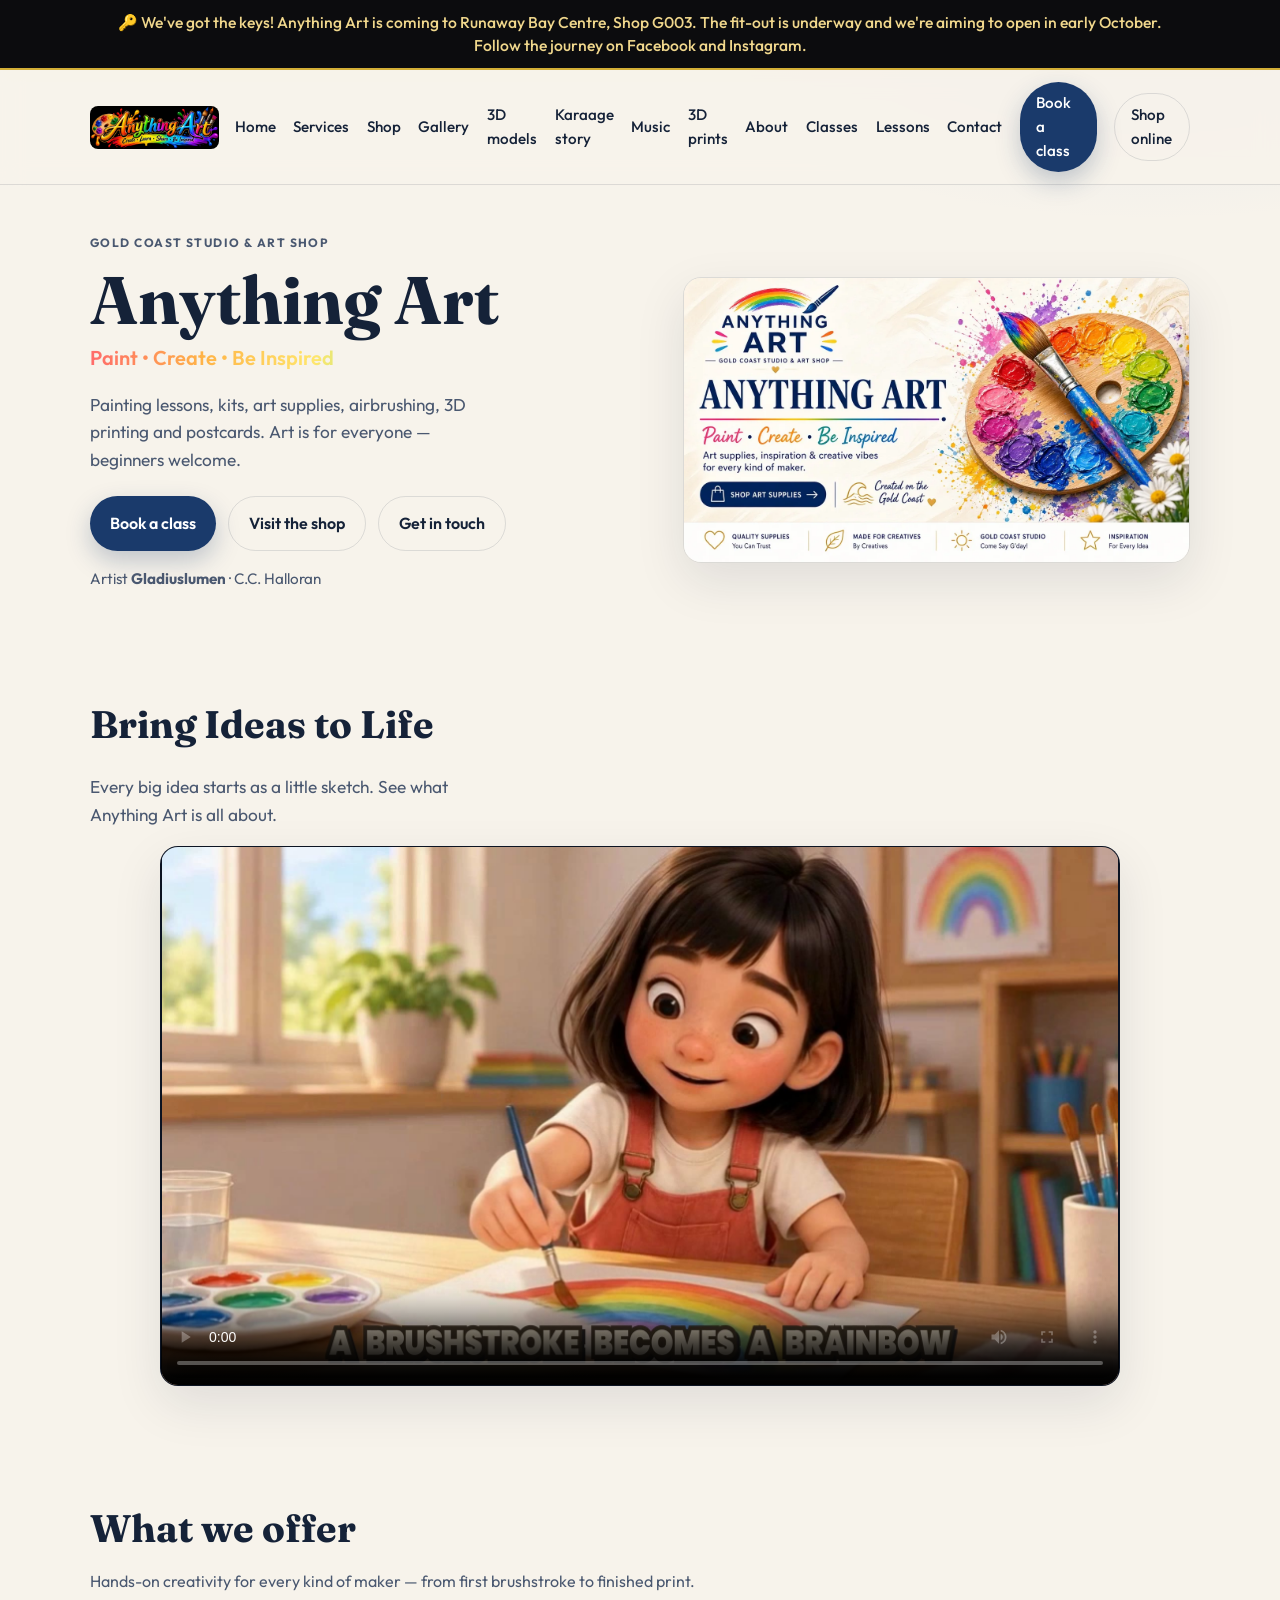
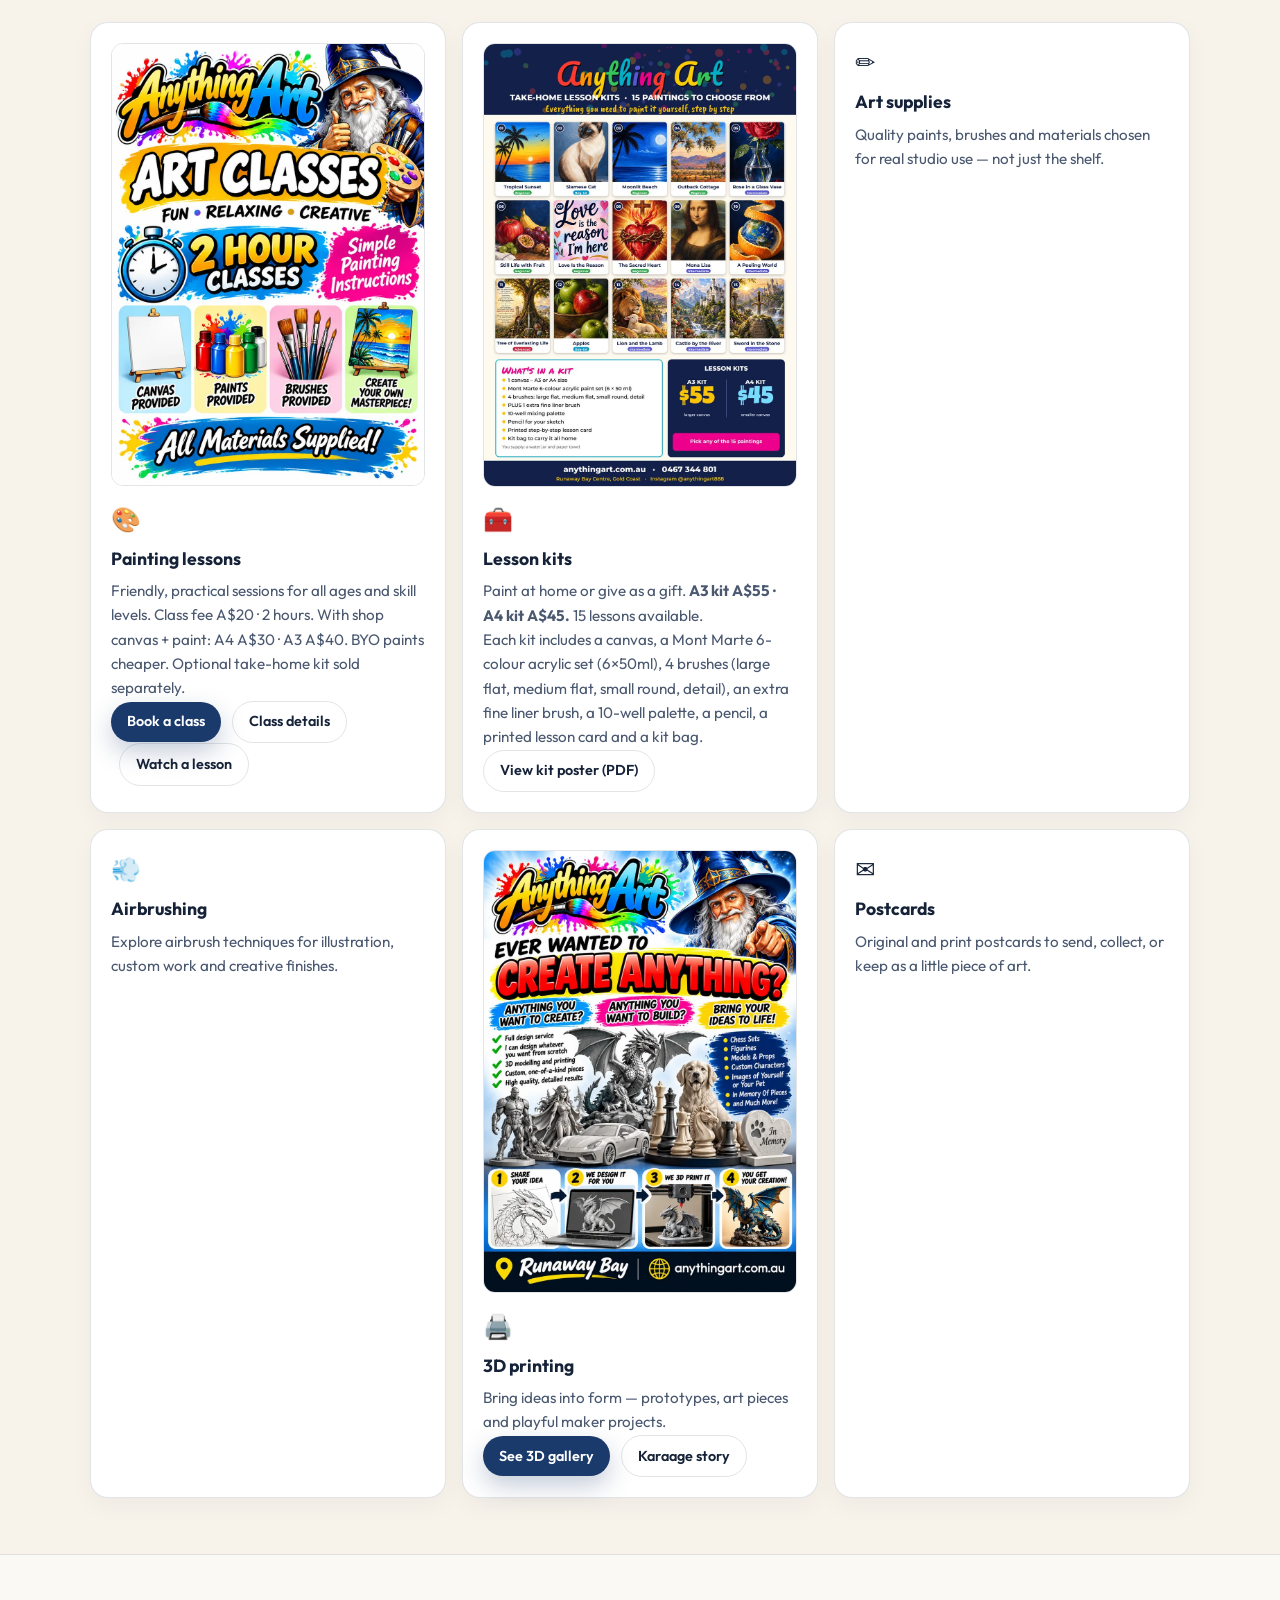
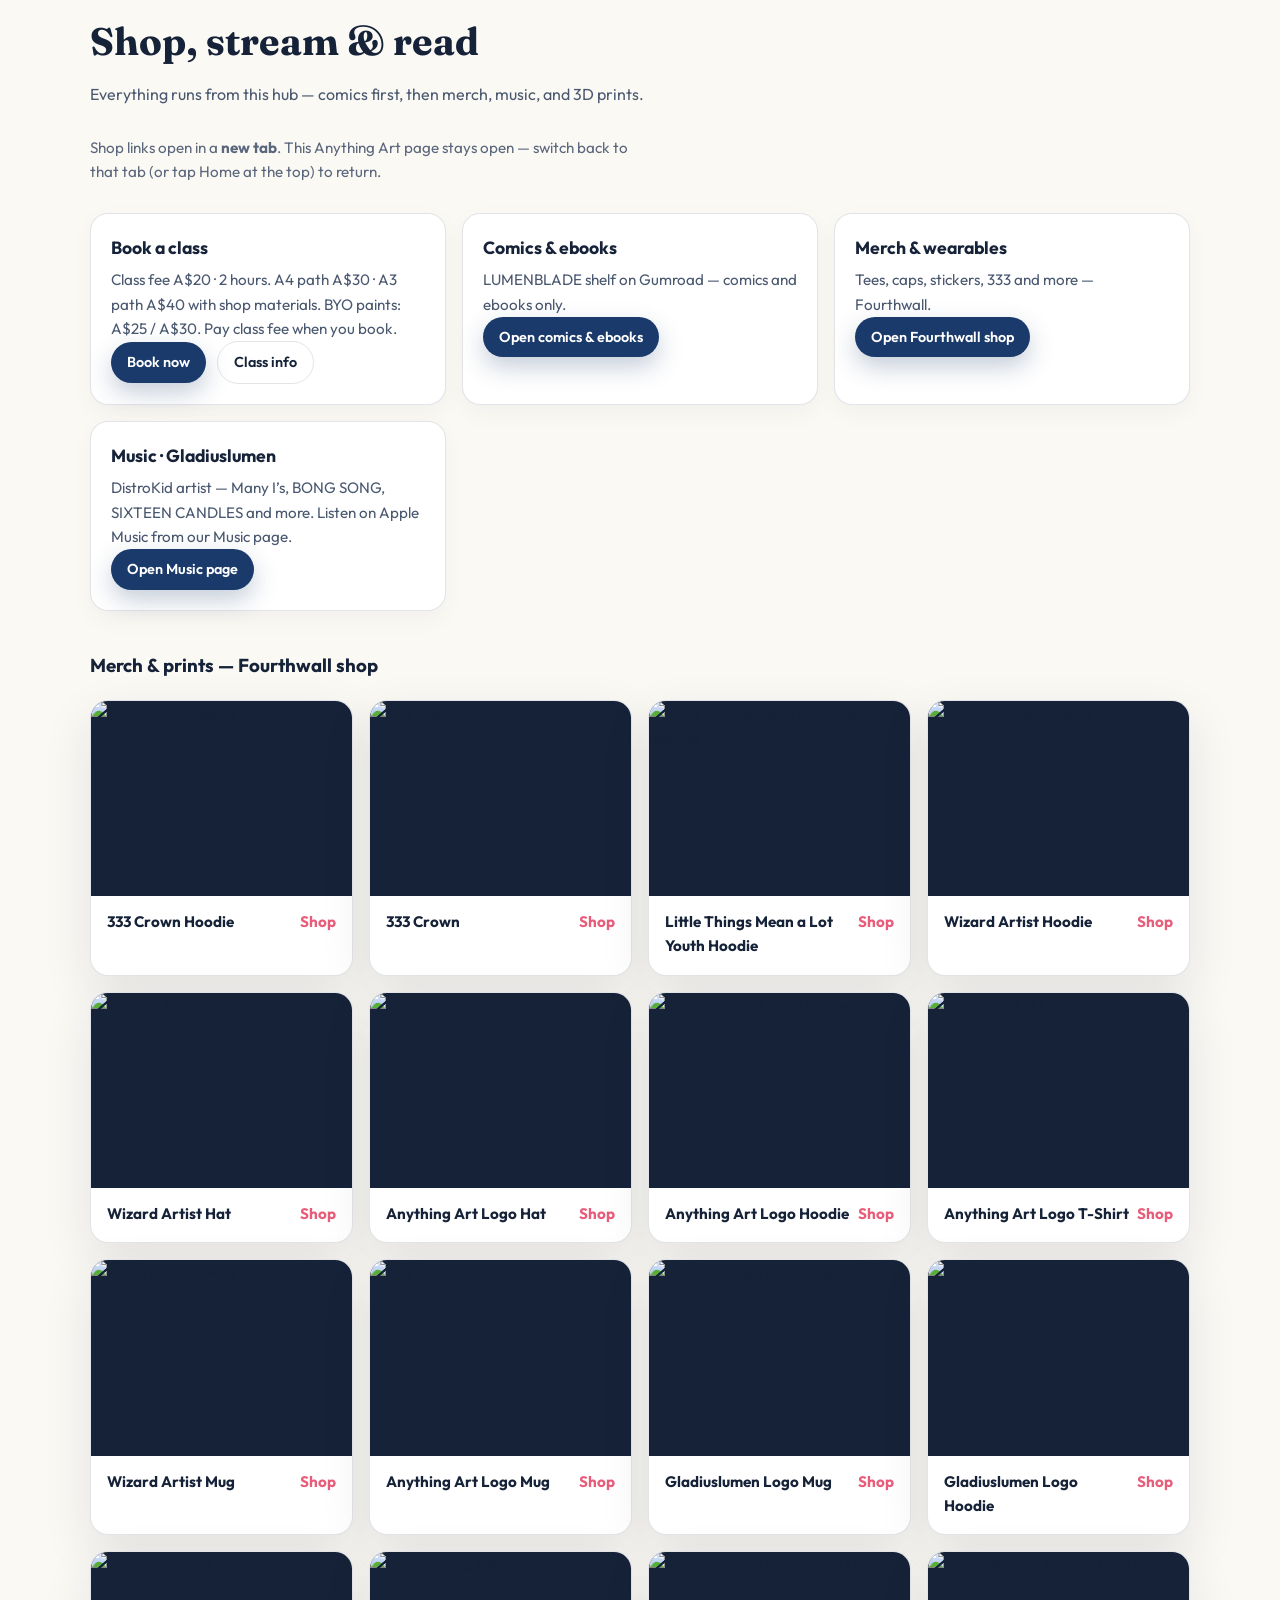
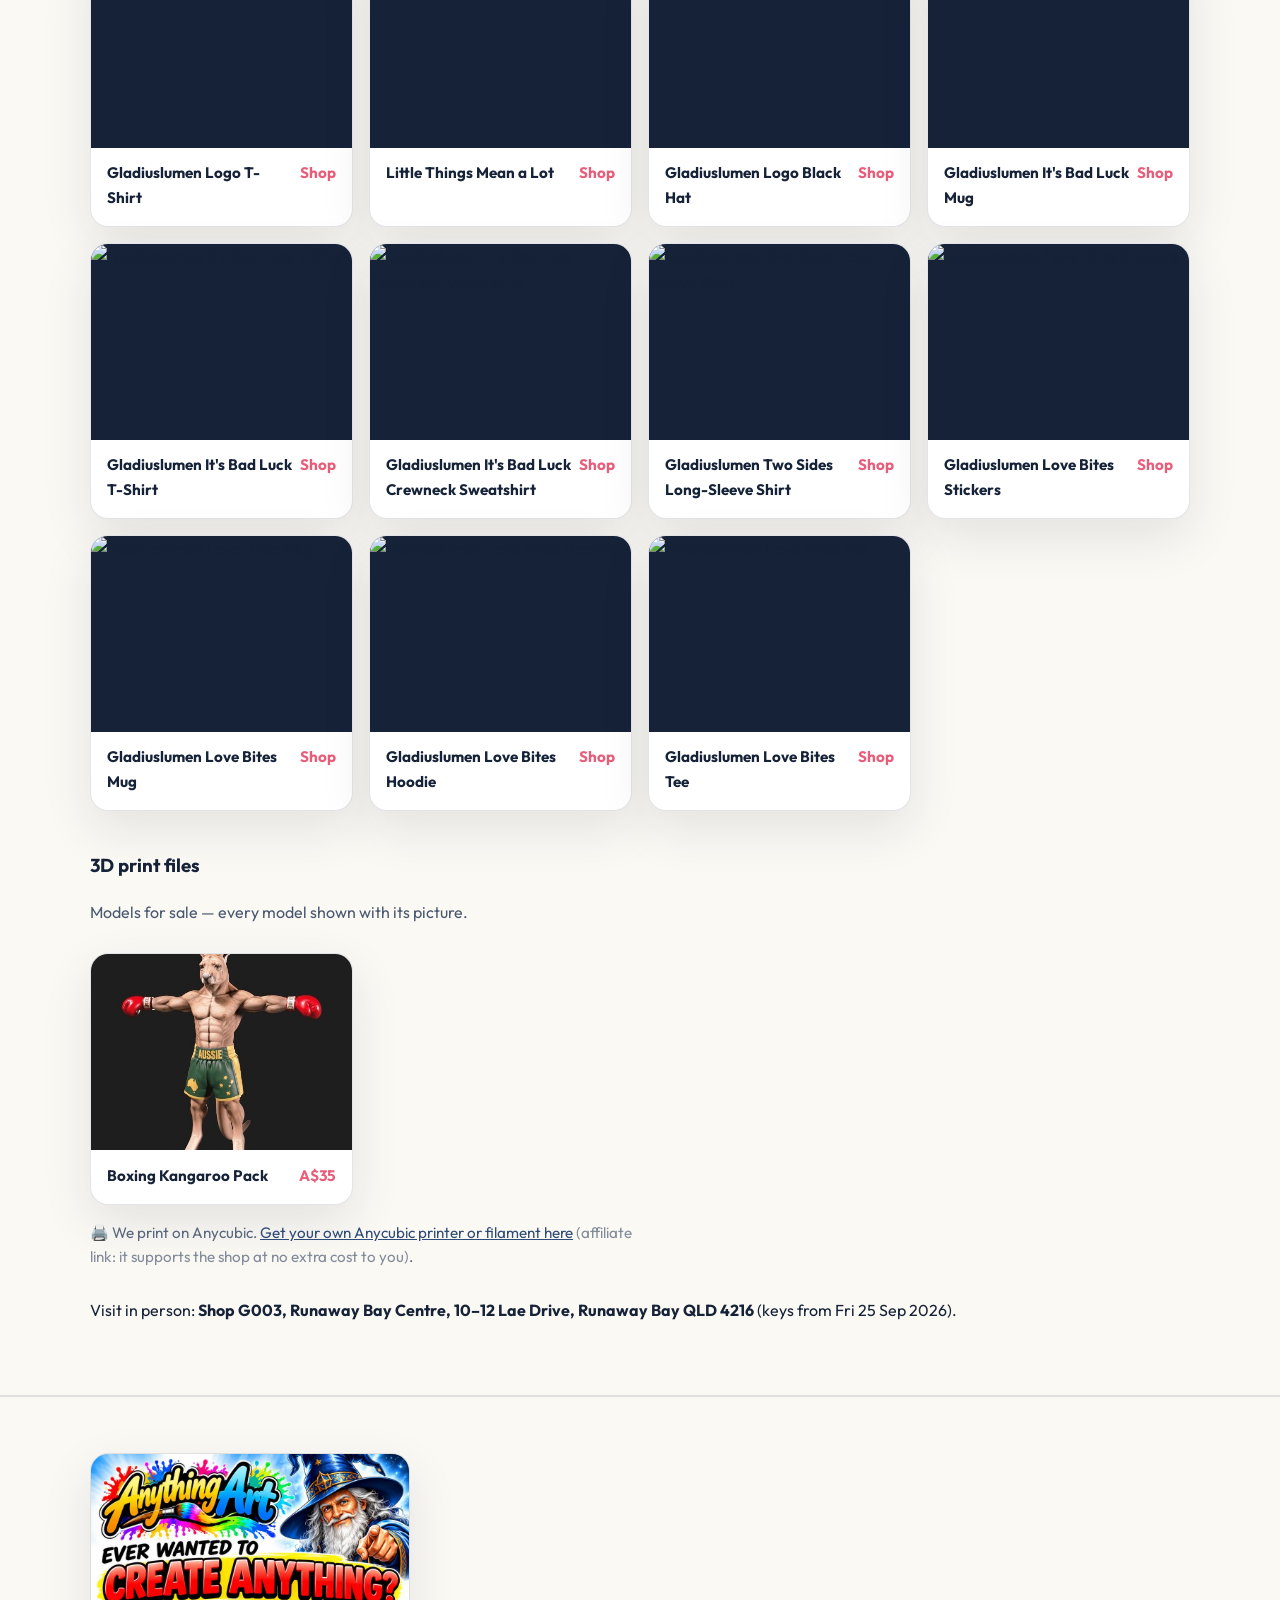
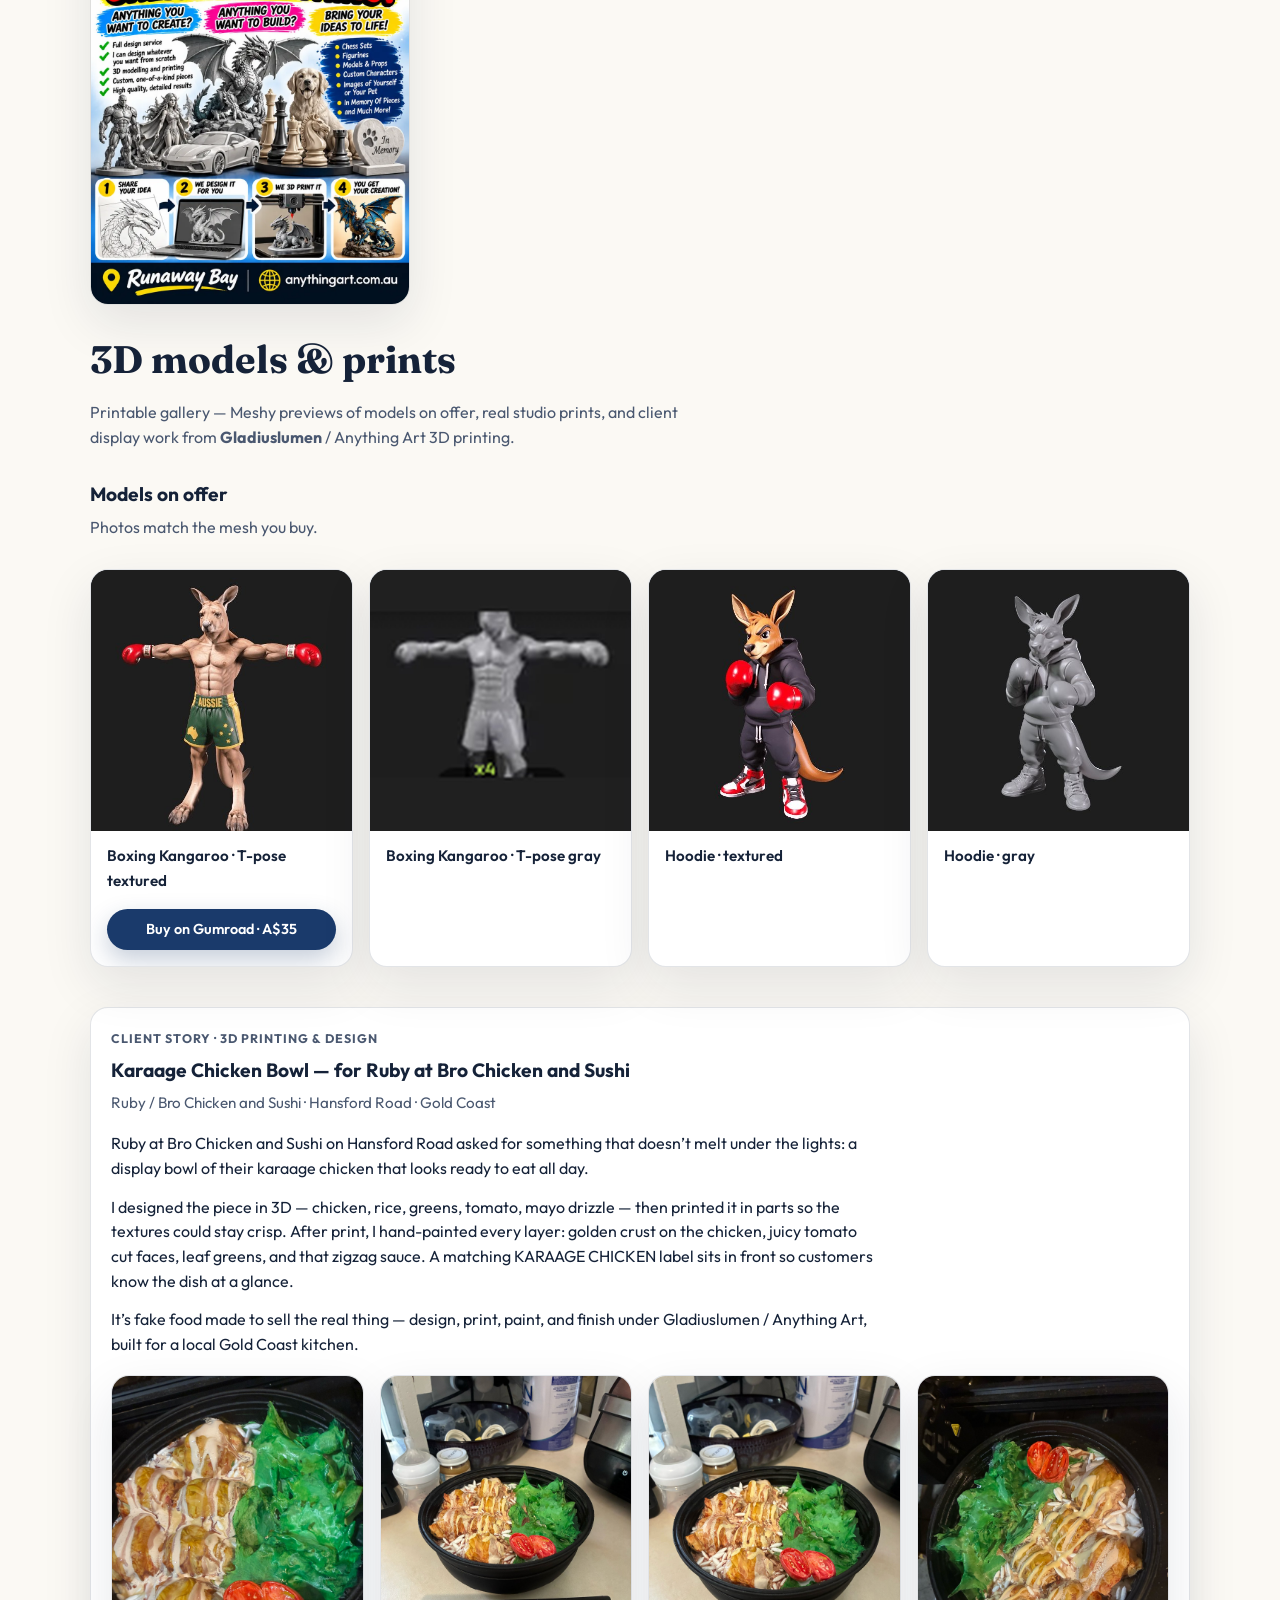
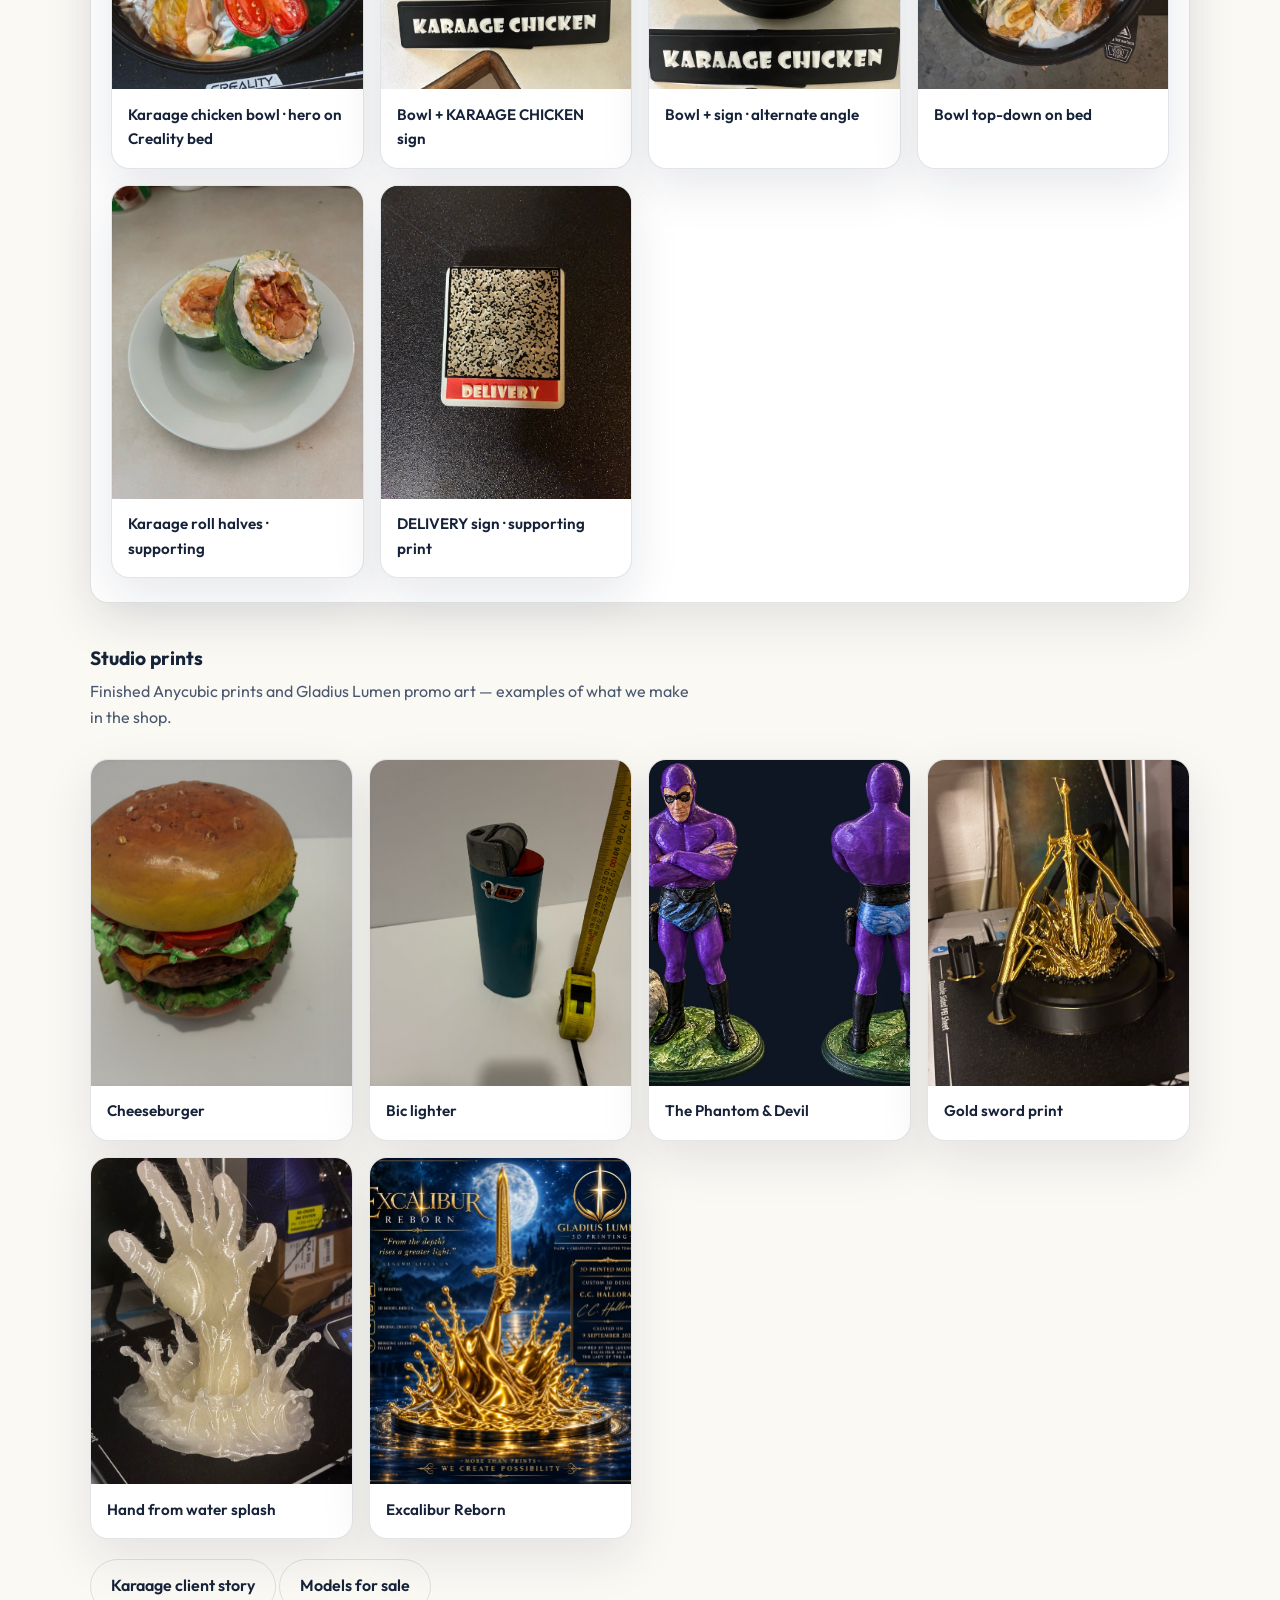
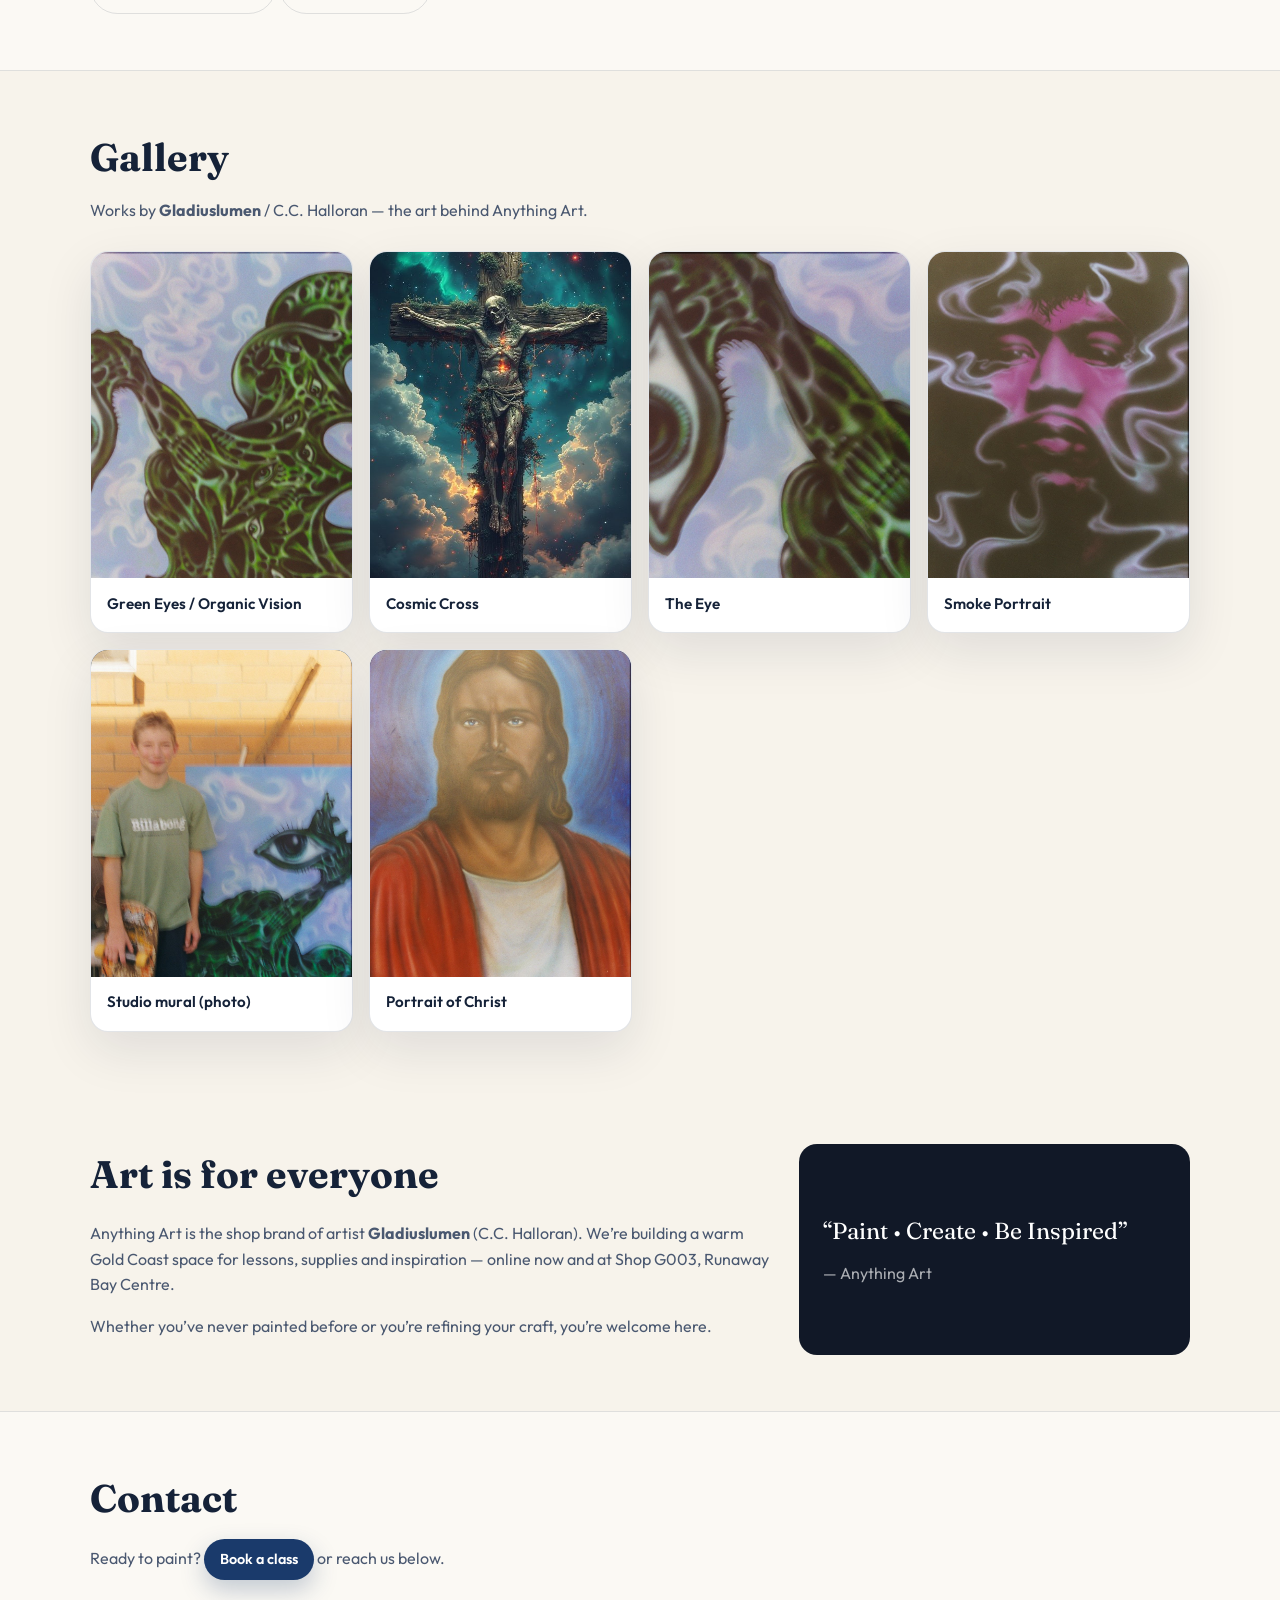
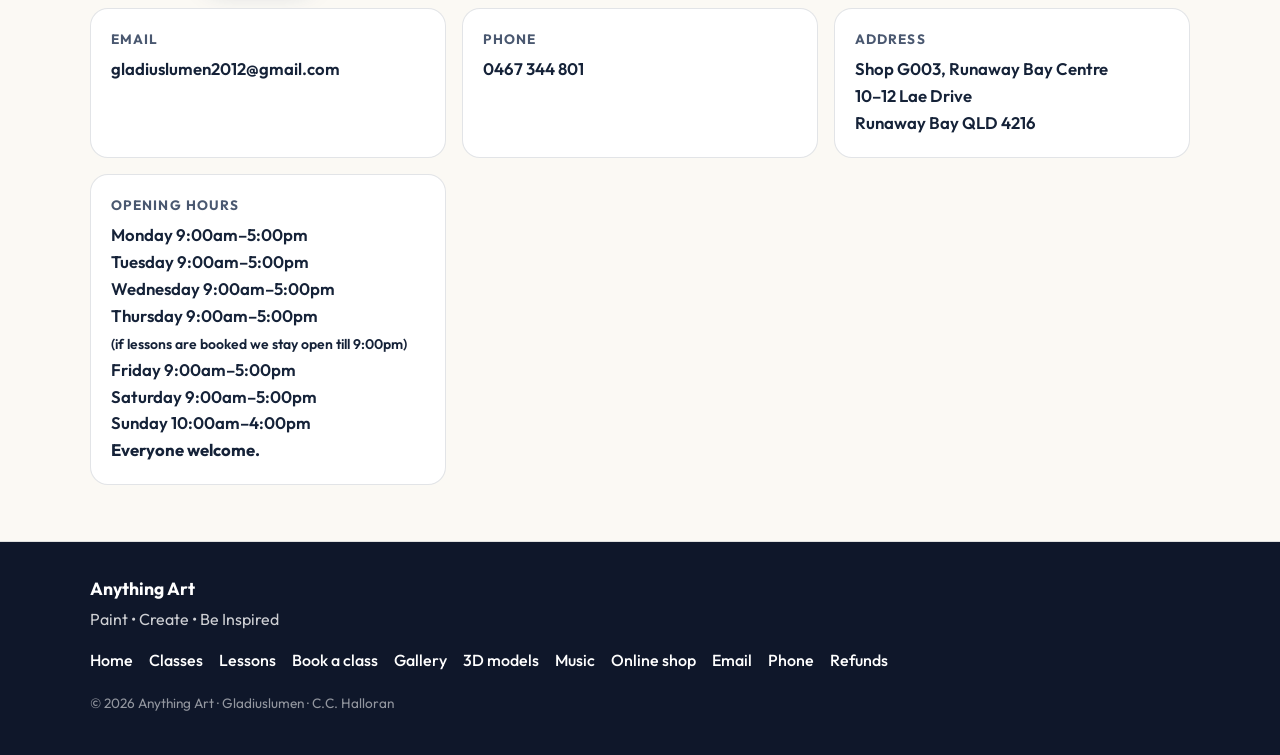
==== commit b6790933: "Add opening hours to contact section" ====
--- a/index.html
+++ b/index.html
@@ -444,6 +444,11 @@
             <h3>Address</h3>
             <p>Shop G003, Runaway Bay Centre<br>10–12 Lae Drive<br>Runaway Bay QLD 4216</p>
           </div>
+          <div class="contact-card">
+            <h3>Opening hours</h3>
+            <p>Monday 9:00am–5:00pm<br>Tuesday 9:00am–5:00pm<br>Wednesday 9:00am–5:00pm<br>Thursday 9:00am–5:00pm<br><small>(if lessons are booked we stay open till 9:00pm)</small><br>Friday 9:00am–5:00pm<br>Saturday 9:00am–5:00pm<br>Sunday 10:00am–4:00pm</p>
+            <p><strong>Everyone welcome.</strong></p>
+          </div>
         </div>
       </div>
     </section>
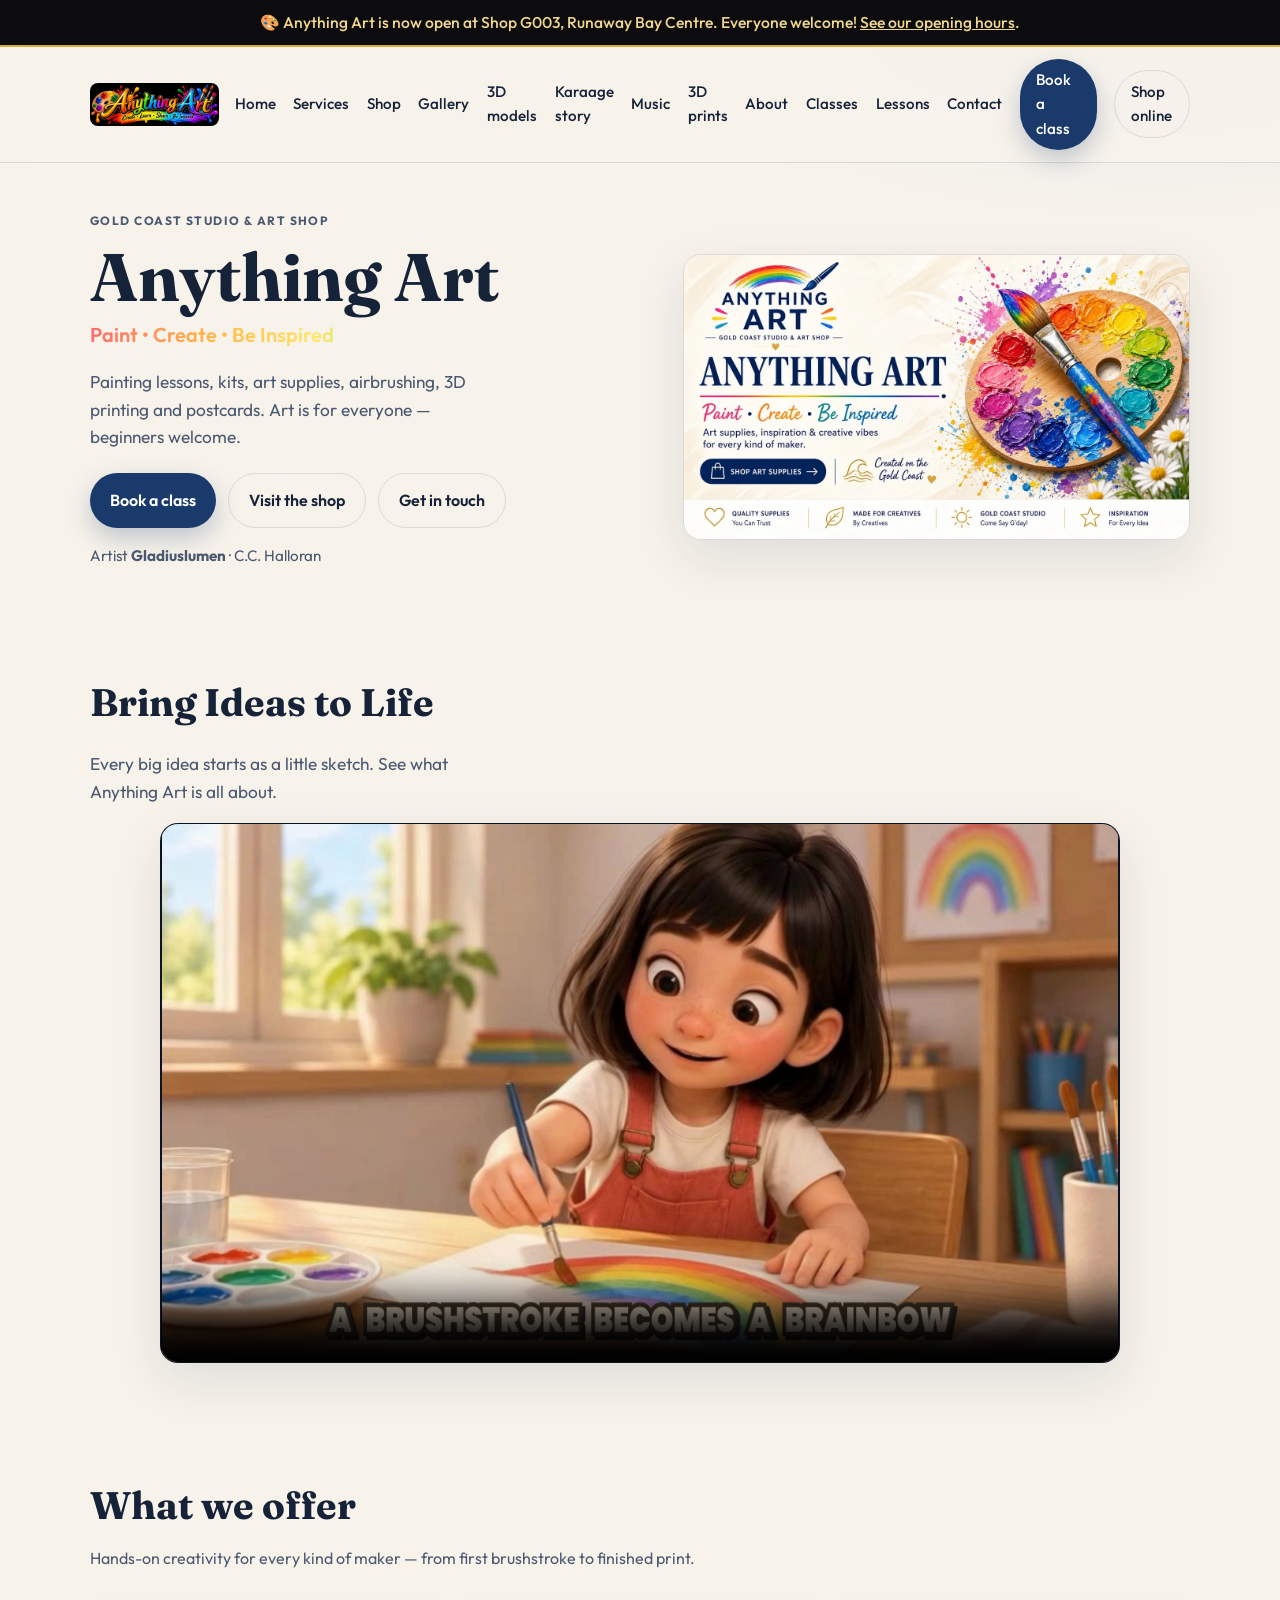
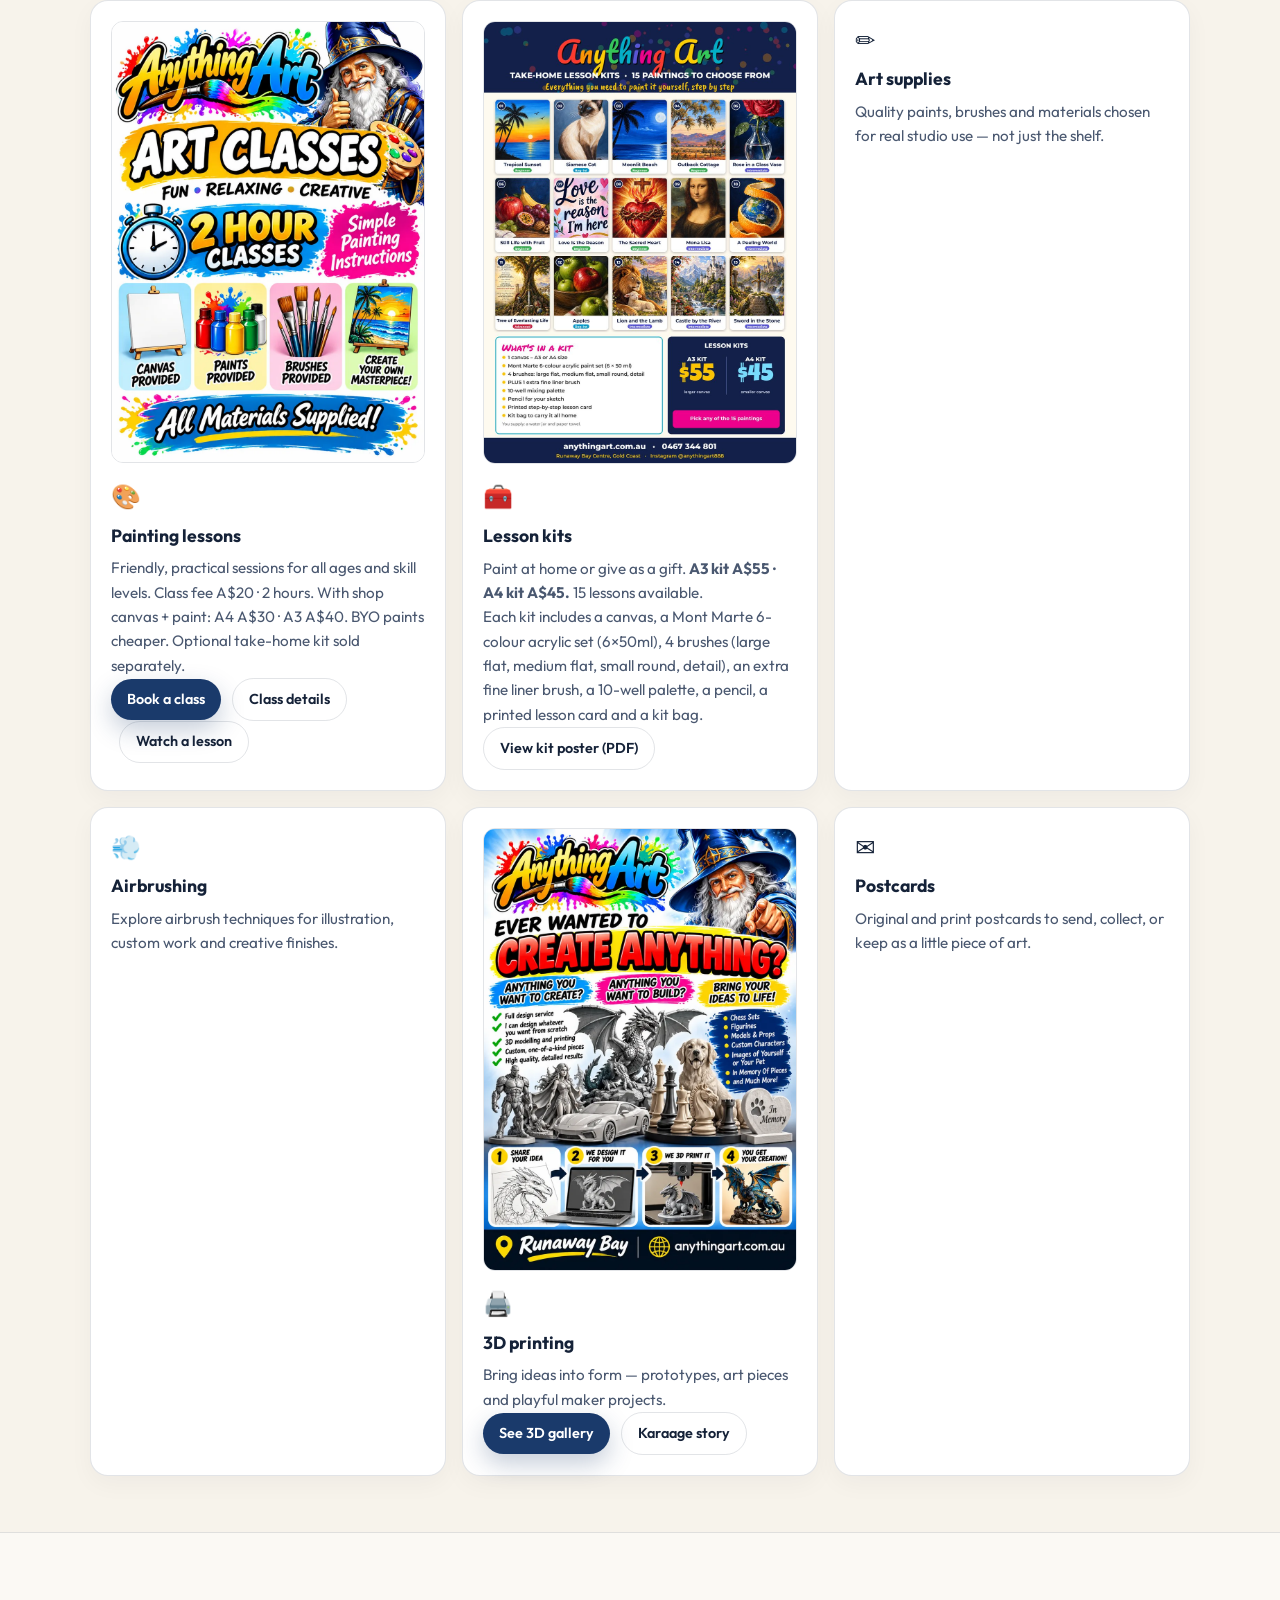
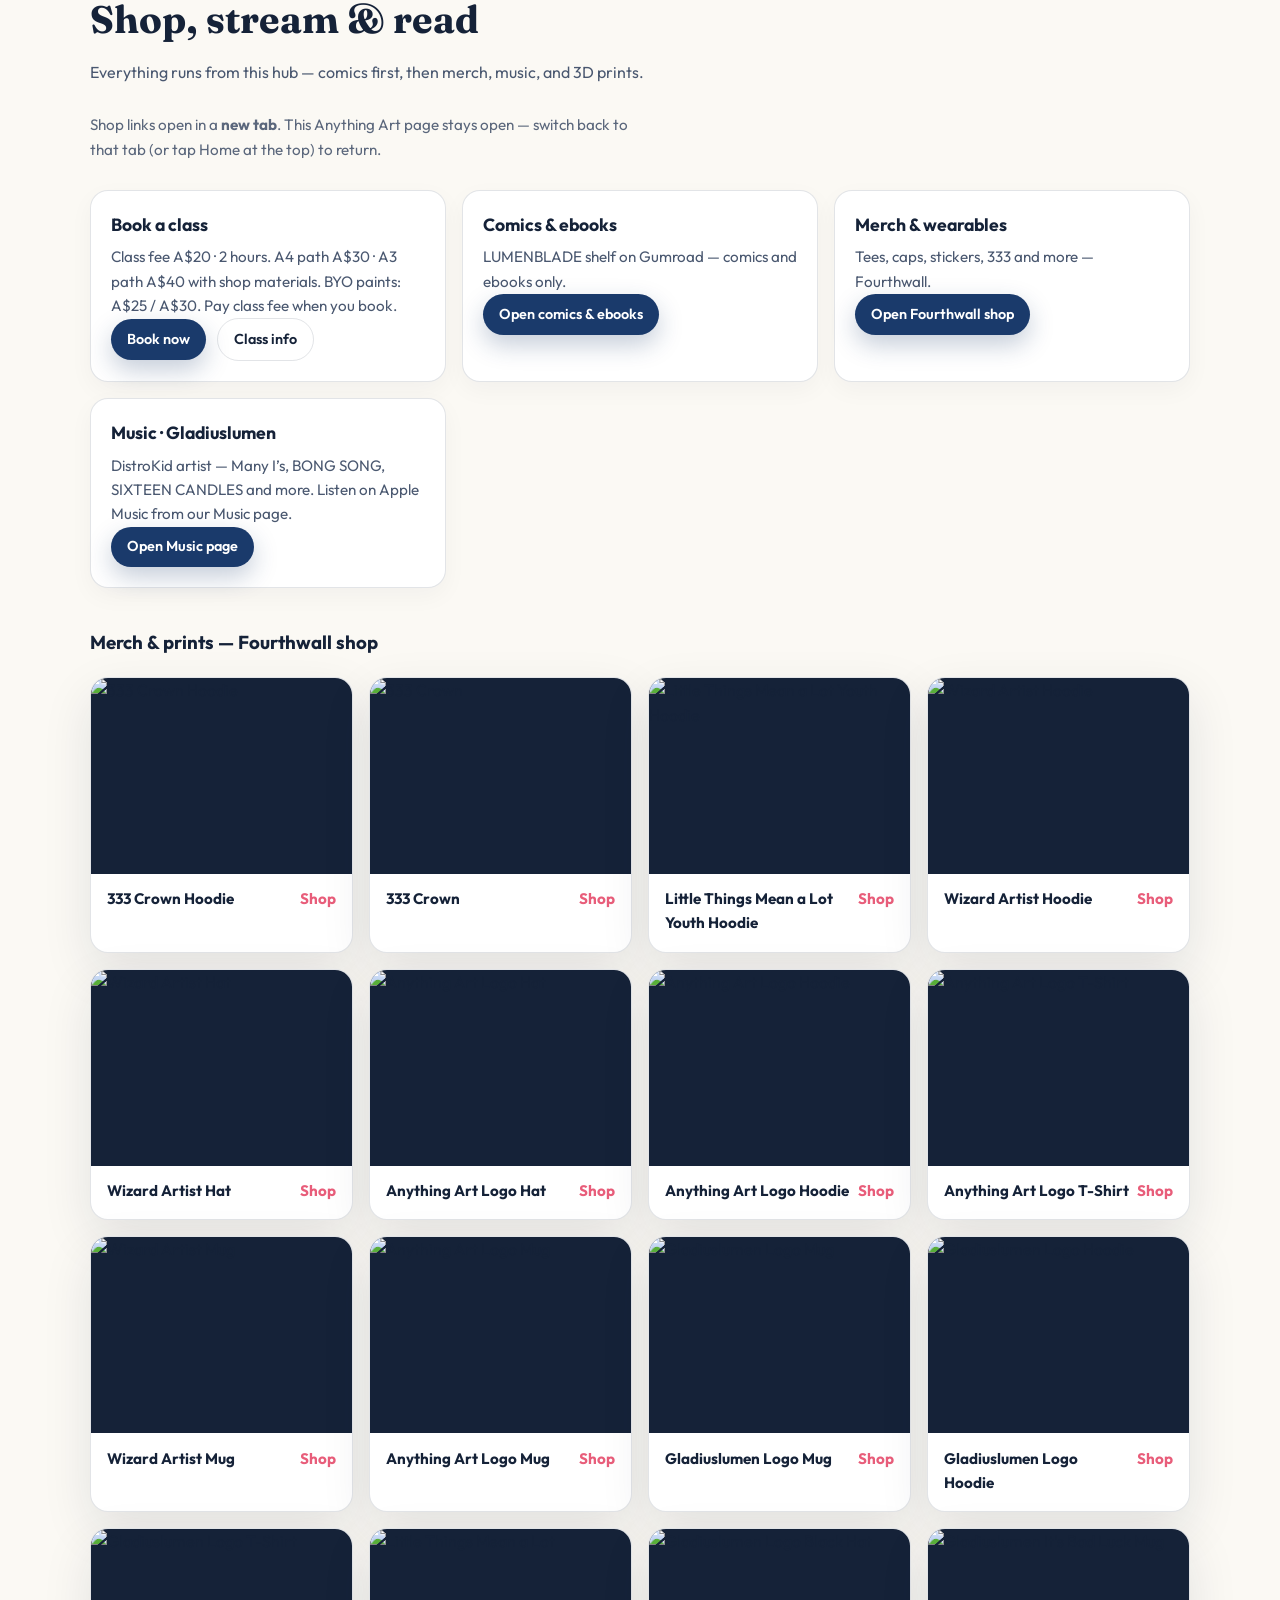
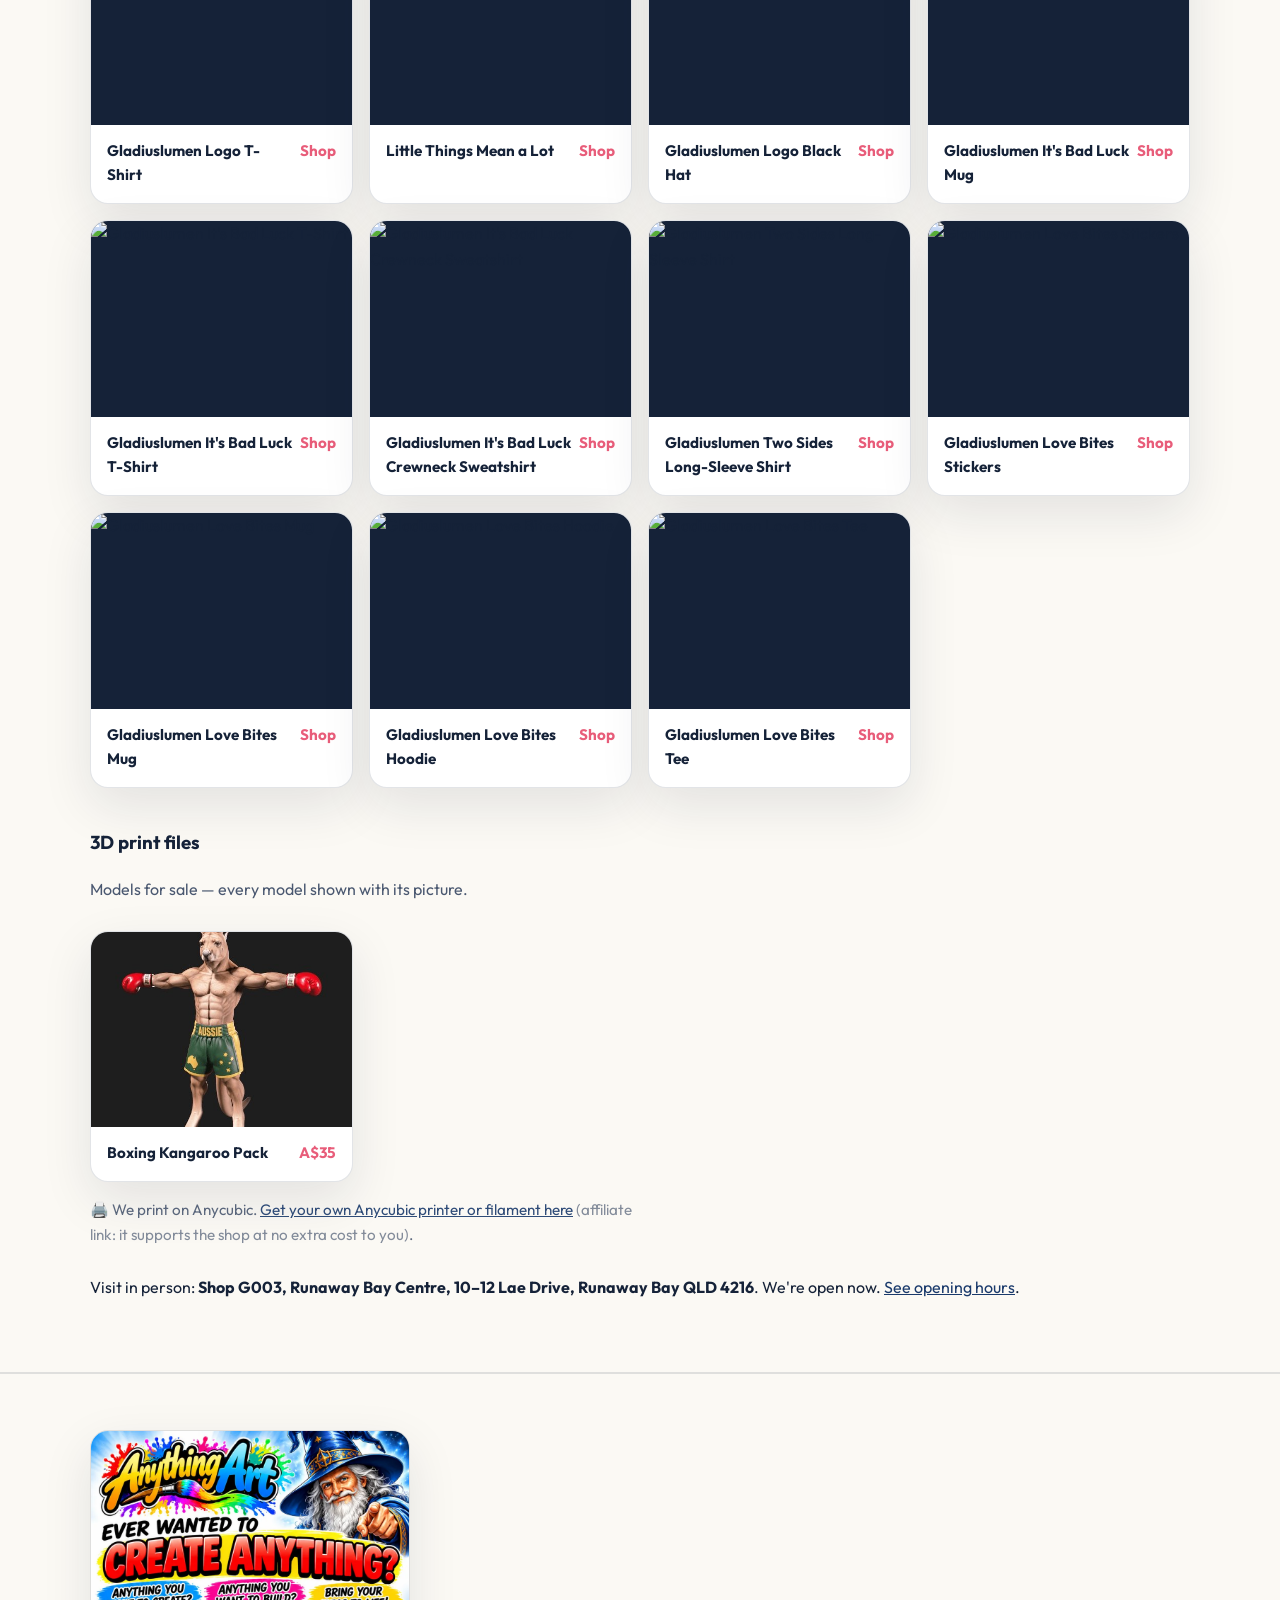
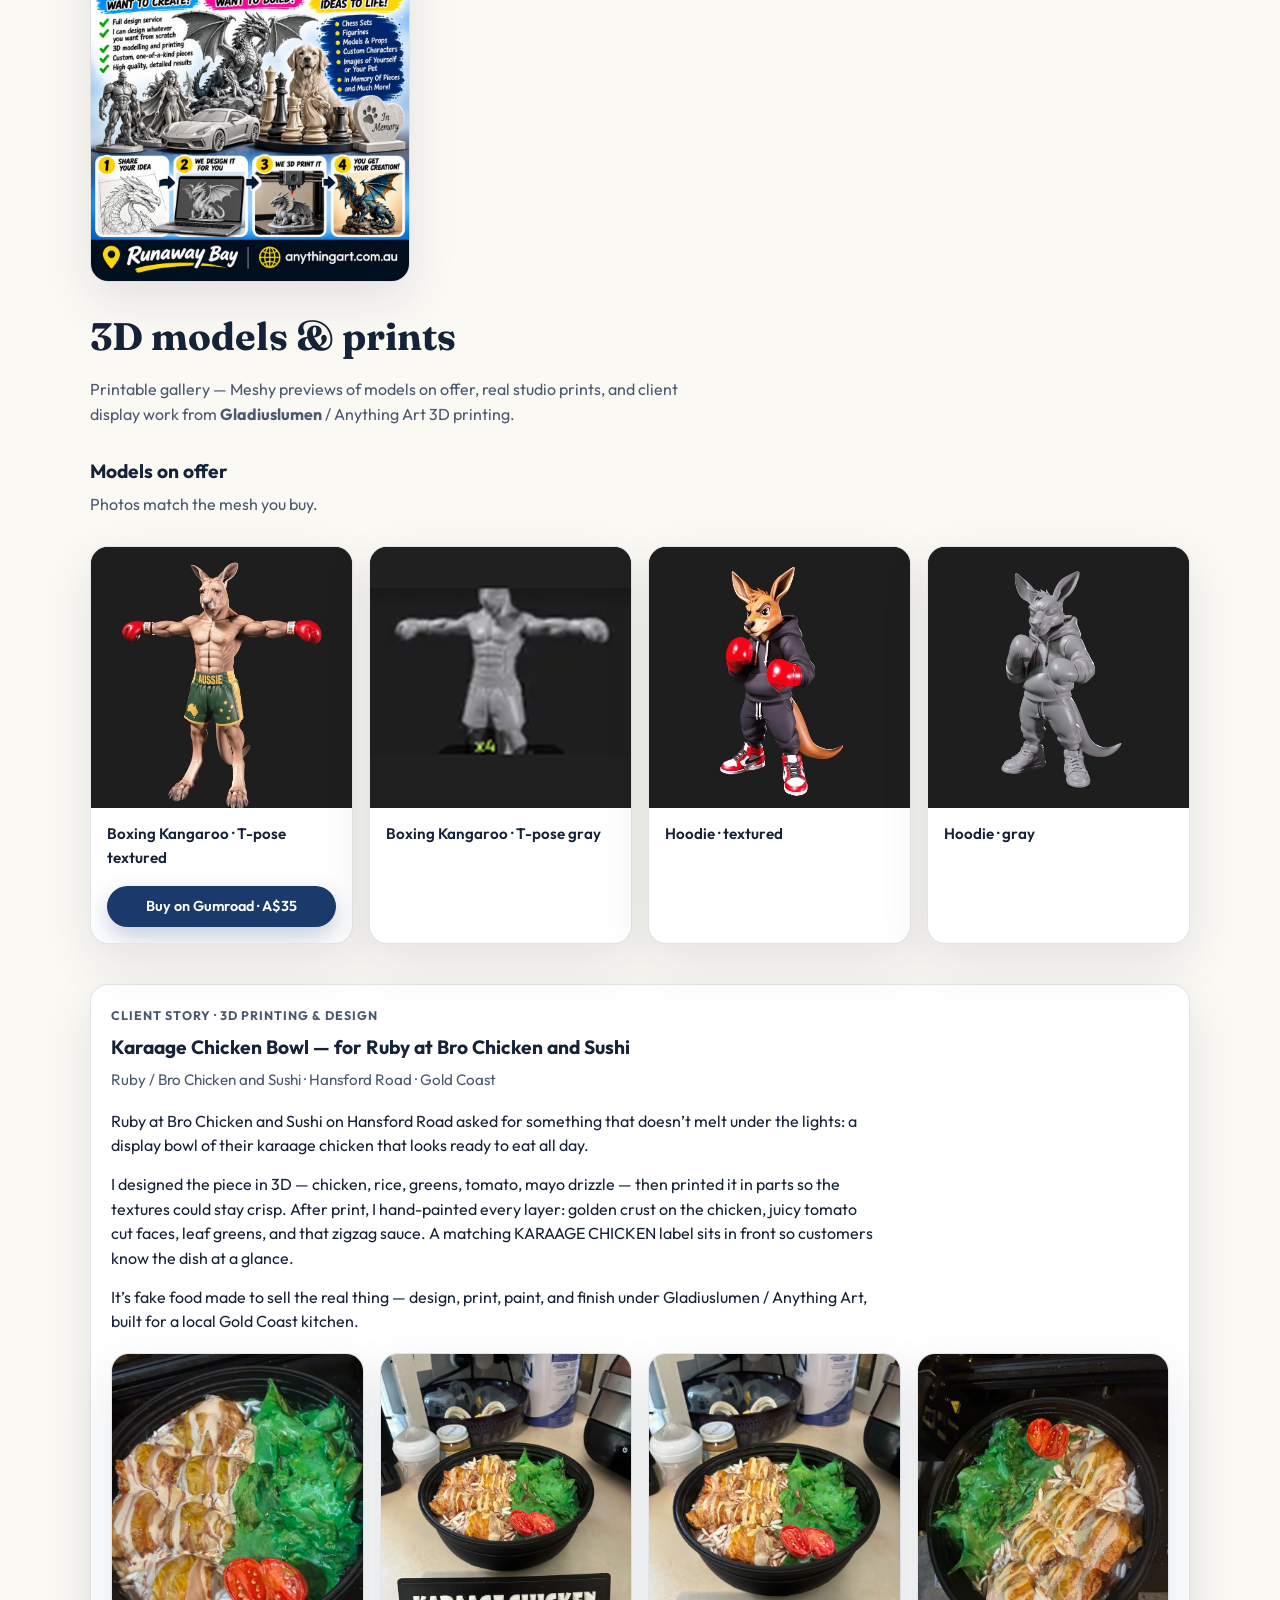
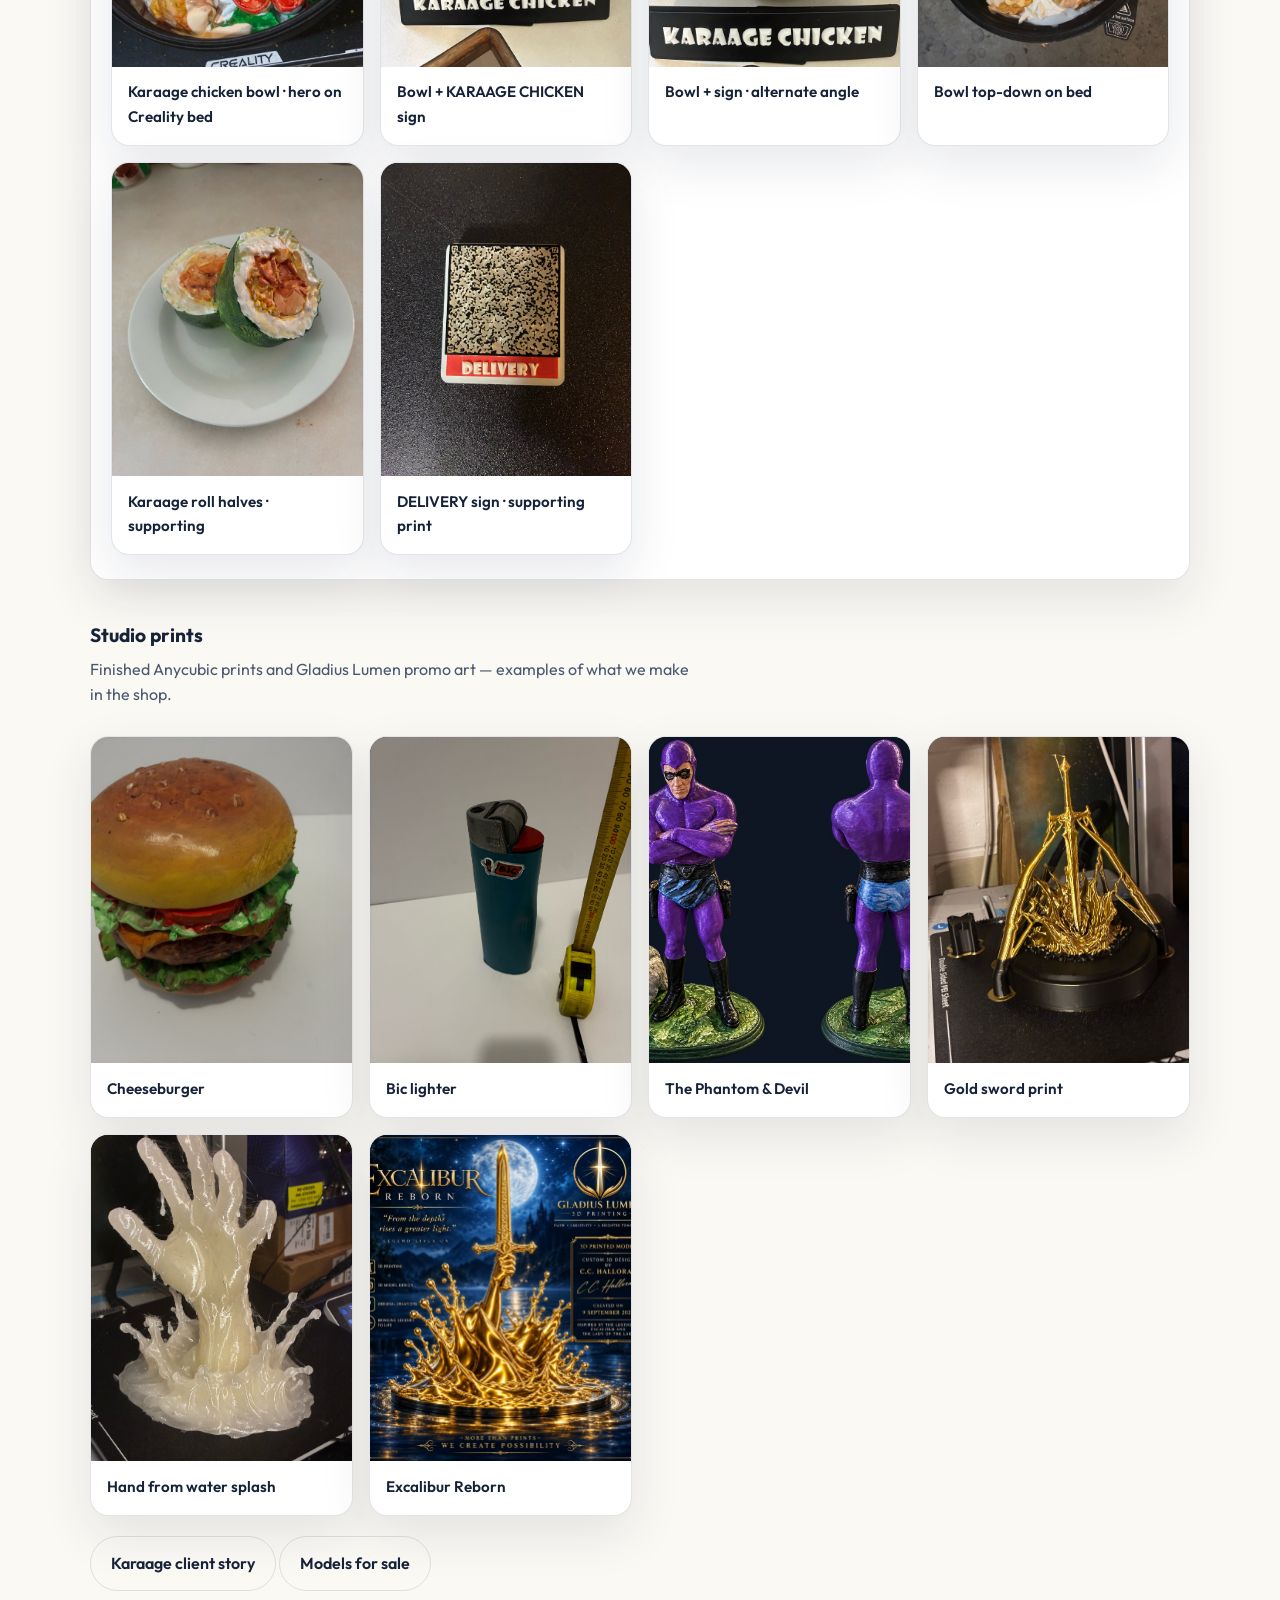
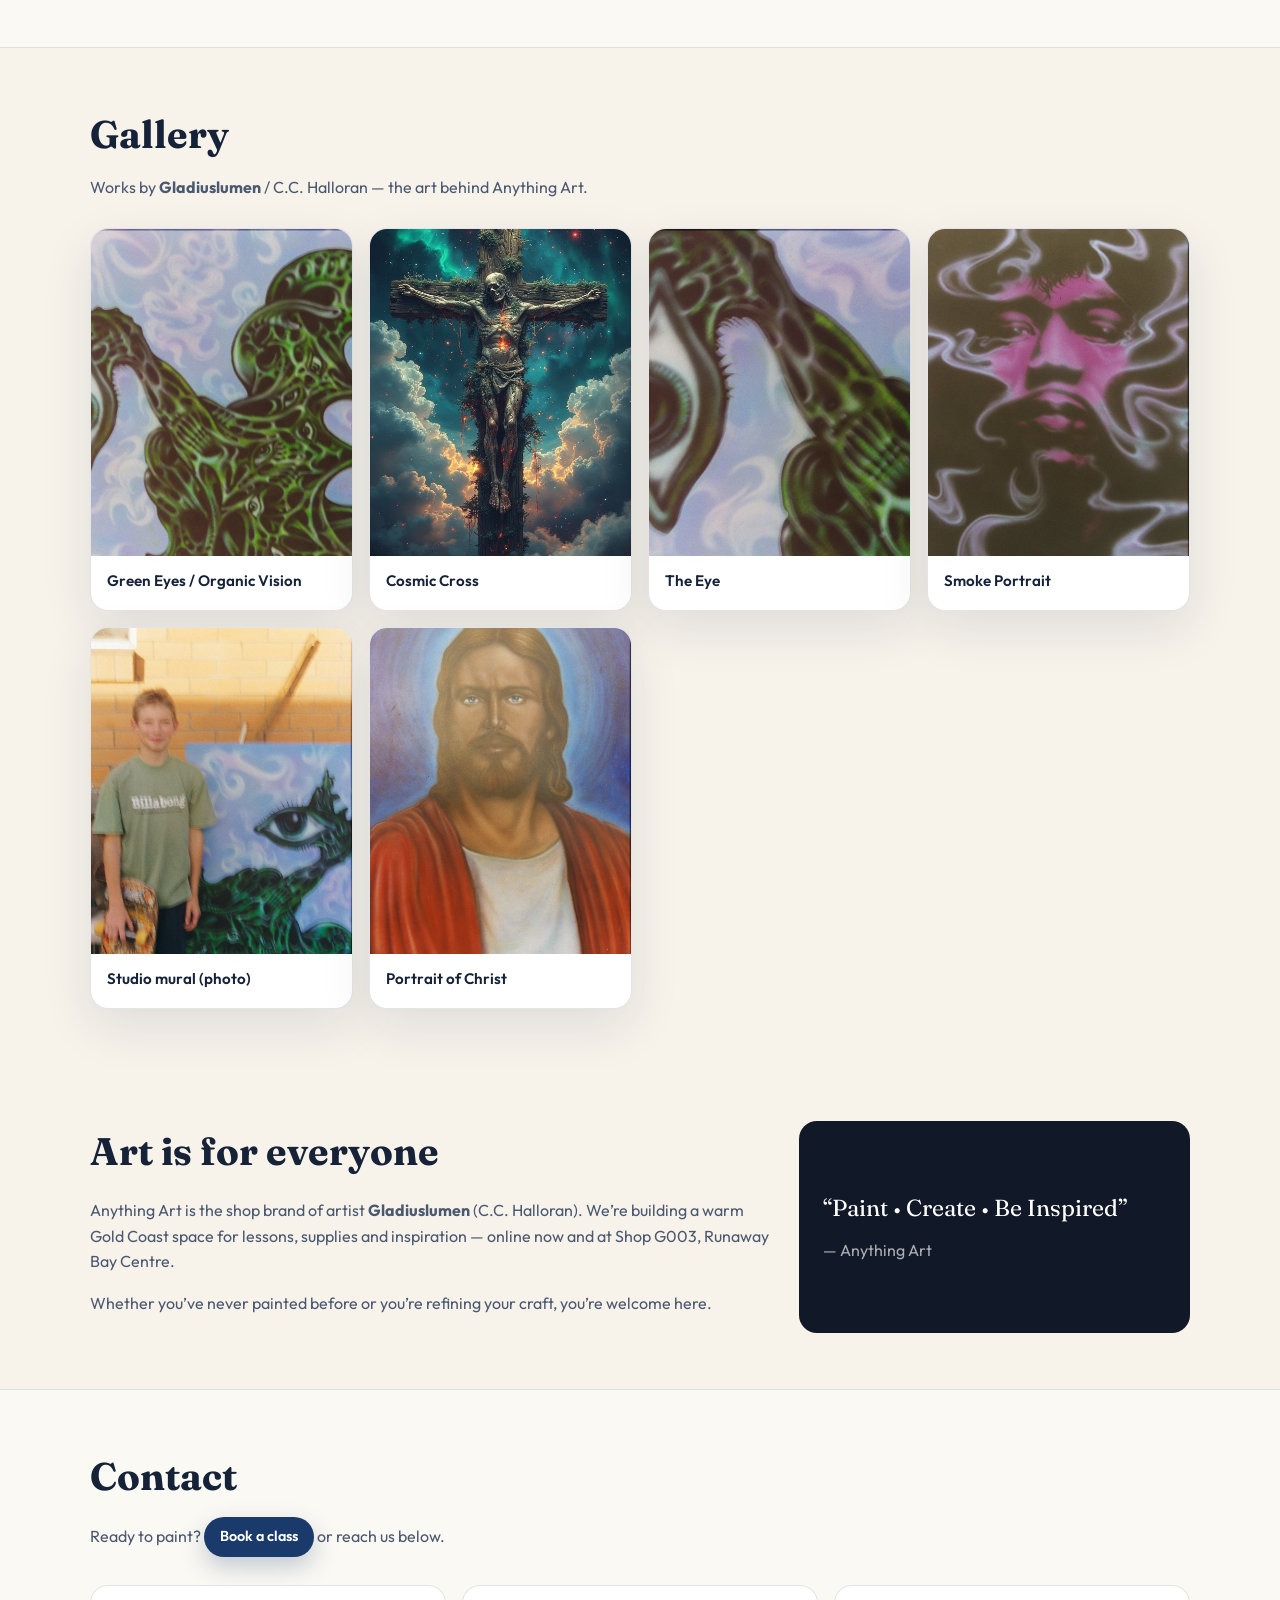
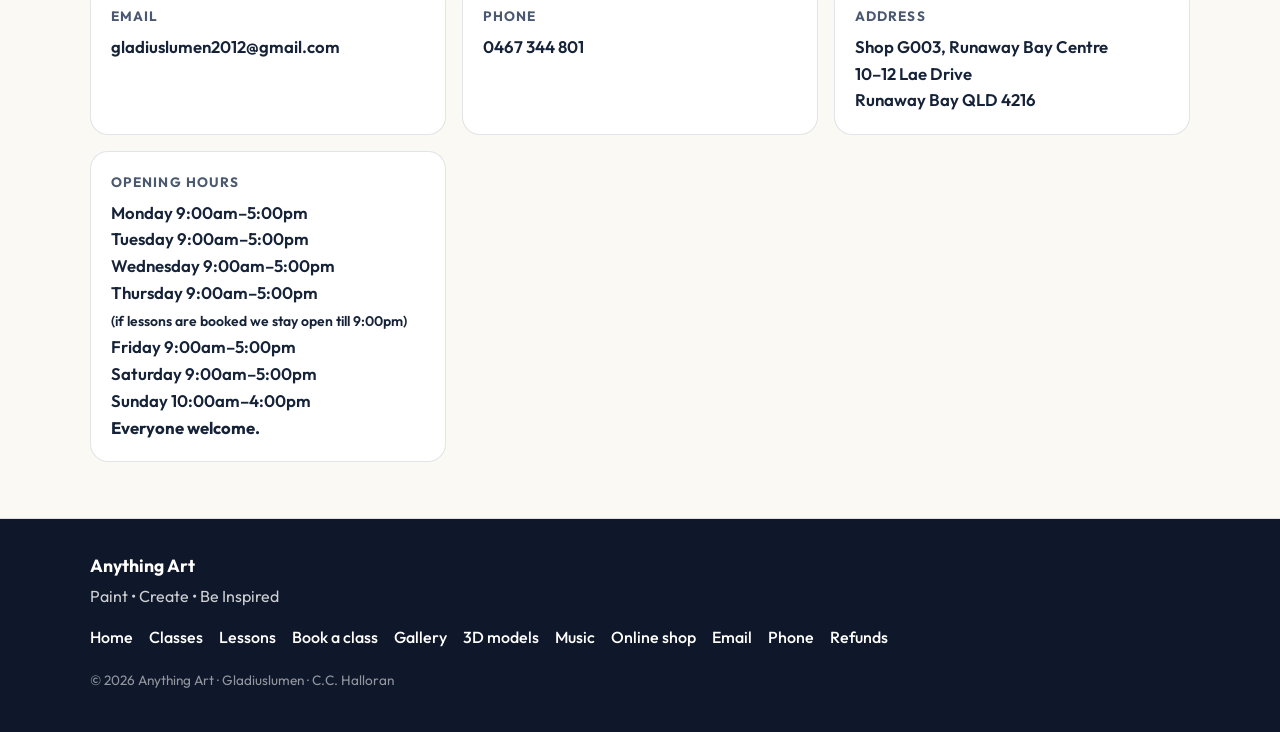
==== commit d5cbeffd: "Shop is open: update banner and visit line" ====
--- a/index.html
+++ b/index.html
@@ -22,7 +22,7 @@
   <a class="skip" href="#main">Skip to content</a>
 
   <div class="keys-banner" role="region" aria-label="Shop news">
-    <p class="wrap">🔑 We've got the keys! Anything Art is coming to Runaway Bay Centre, Shop G003. The fit-out is underway and we're aiming to open in early October. Follow the journey on Facebook and Instagram.</p>
+    <p class="wrap">🎨 Anything Art is now open at Shop G003, Runaway Bay Centre. Everyone welcome! <a href="#contact" style="color:inherit">See our opening hours</a>.</p>
   </div>
 
   <header class="site-header">
@@ -230,7 +230,7 @@
         </div>
         
         <p class="section-intro anycubic-ref" style="font-size:0.95rem;opacity:0.9;margin-top:1rem">🖨️ We print on Anycubic. <a href="https://www.anycubic.au/?ref=CHRISTOPHERHALLORAN" target="_blank" rel="noopener sponsored">Get your own Anycubic printer or filament here</a> <span style="opacity:0.75">(affiliate link: it supports the shop at no extra cost to you)</span>.</p>
-        <p style="margin-top:1.5rem">Visit in person: <strong>Shop G003, Runaway Bay Centre, 10–12 Lae Drive, Runaway Bay QLD 4216</strong> (keys from Fri 25 Sep 2026).</p>
+        <p style="margin-top:1.5rem">Visit in person: <strong>Shop G003, Runaway Bay Centre, 10–12 Lae Drive, Runaway Bay QLD 4216</strong>. We're open now. <a href="#contact">See opening hours</a>.</p>
       </div>
     </section>
 
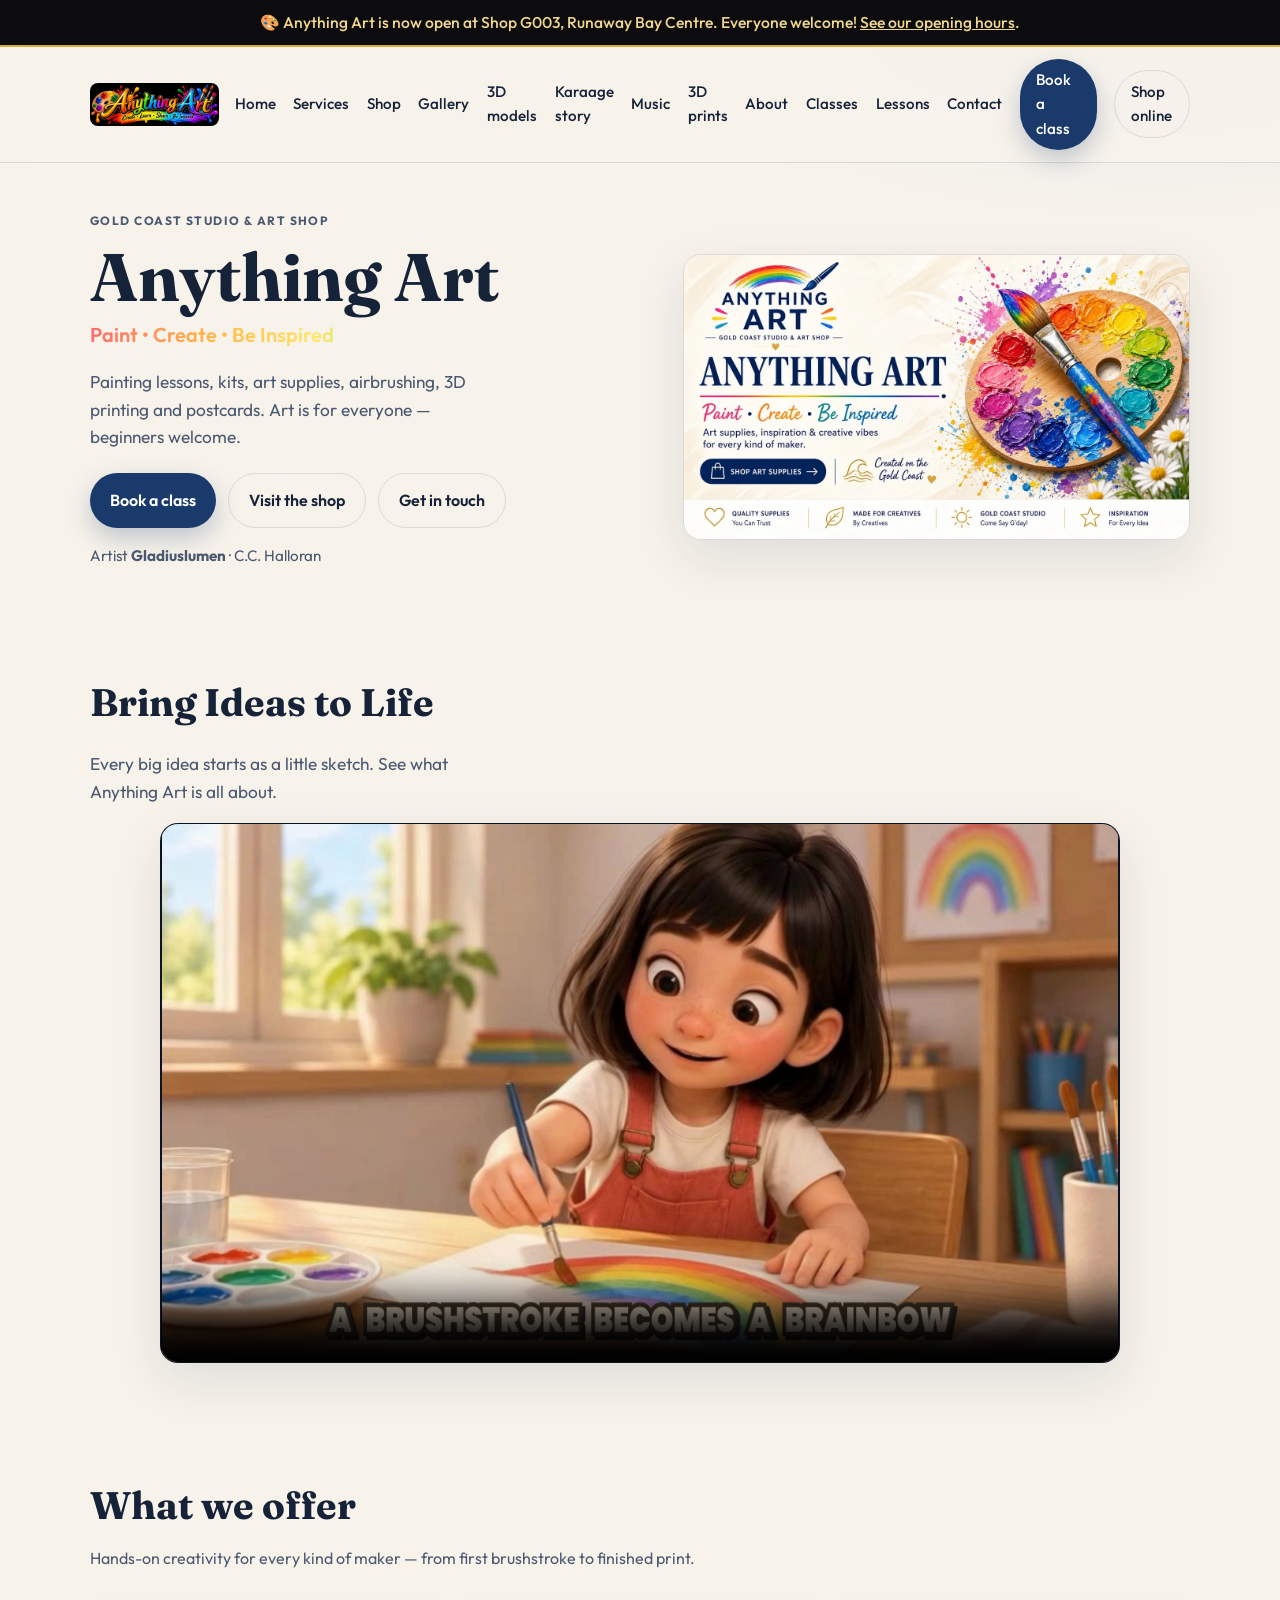
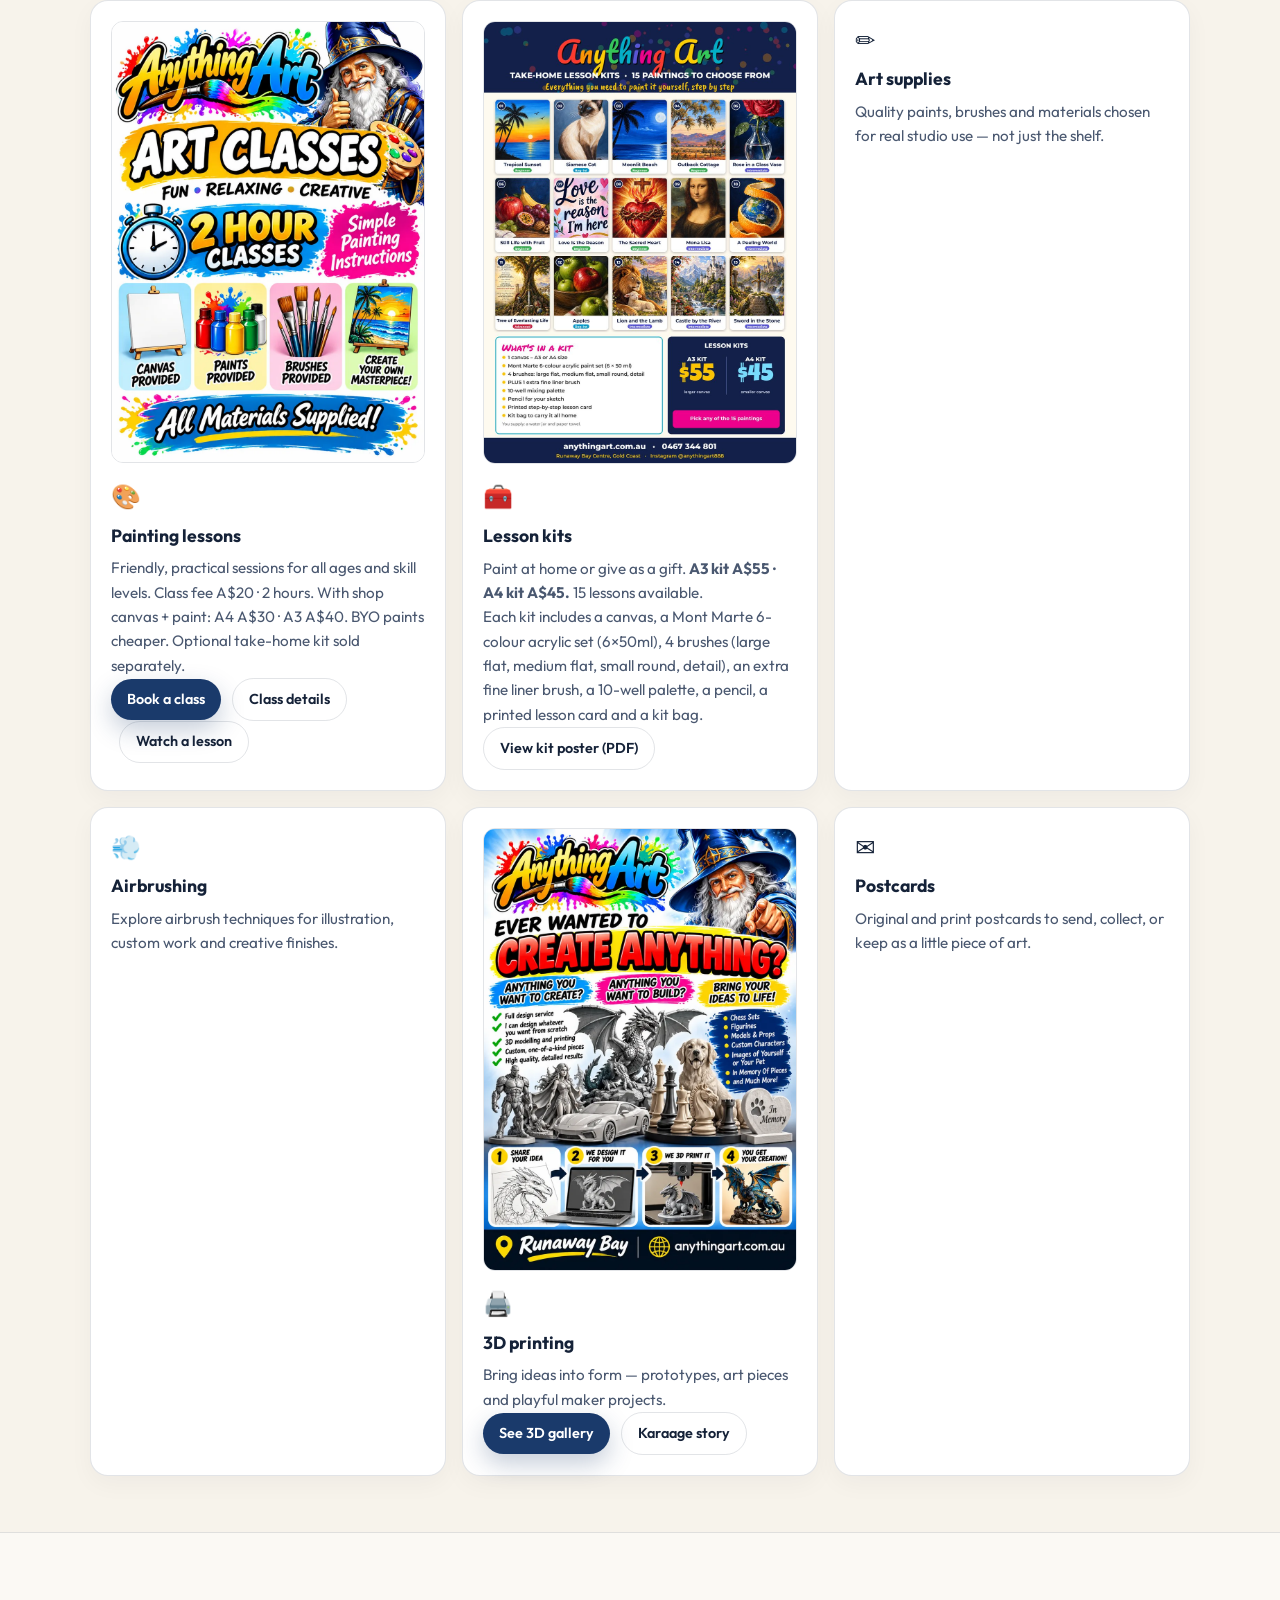
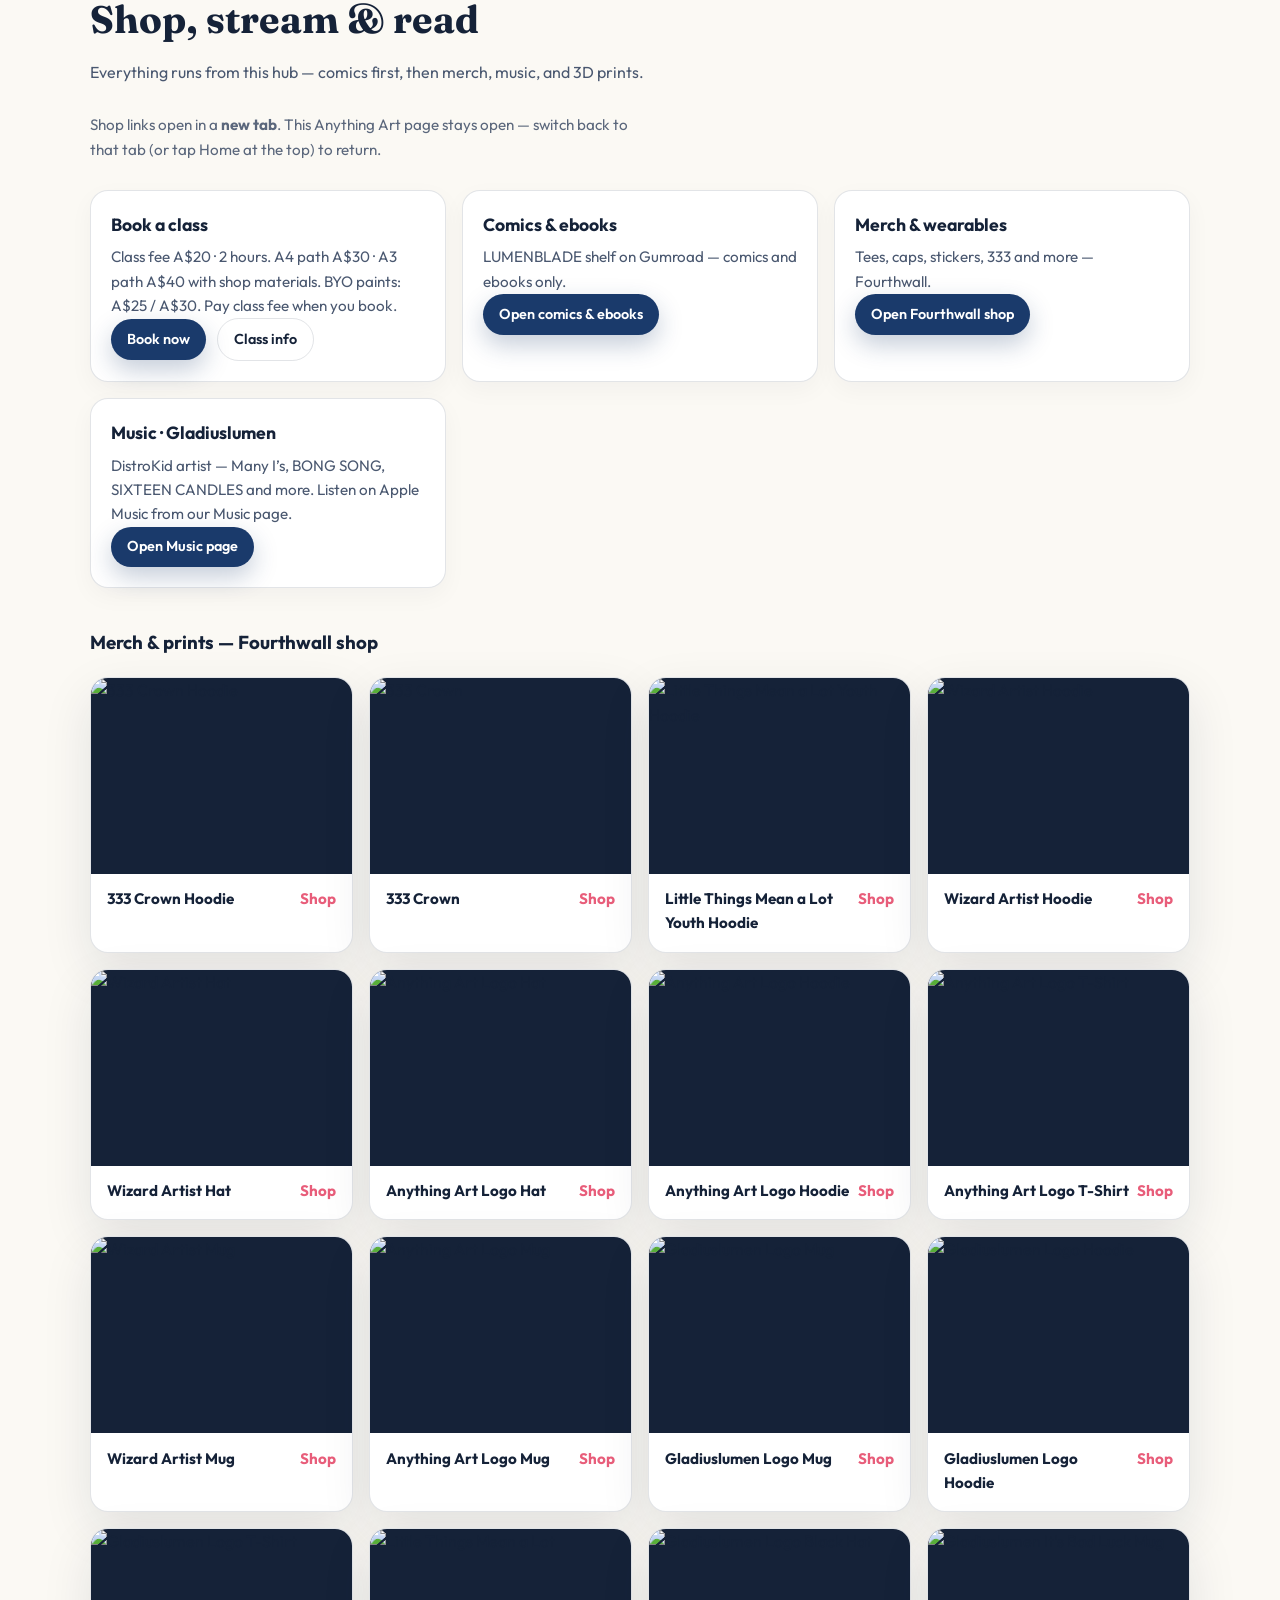
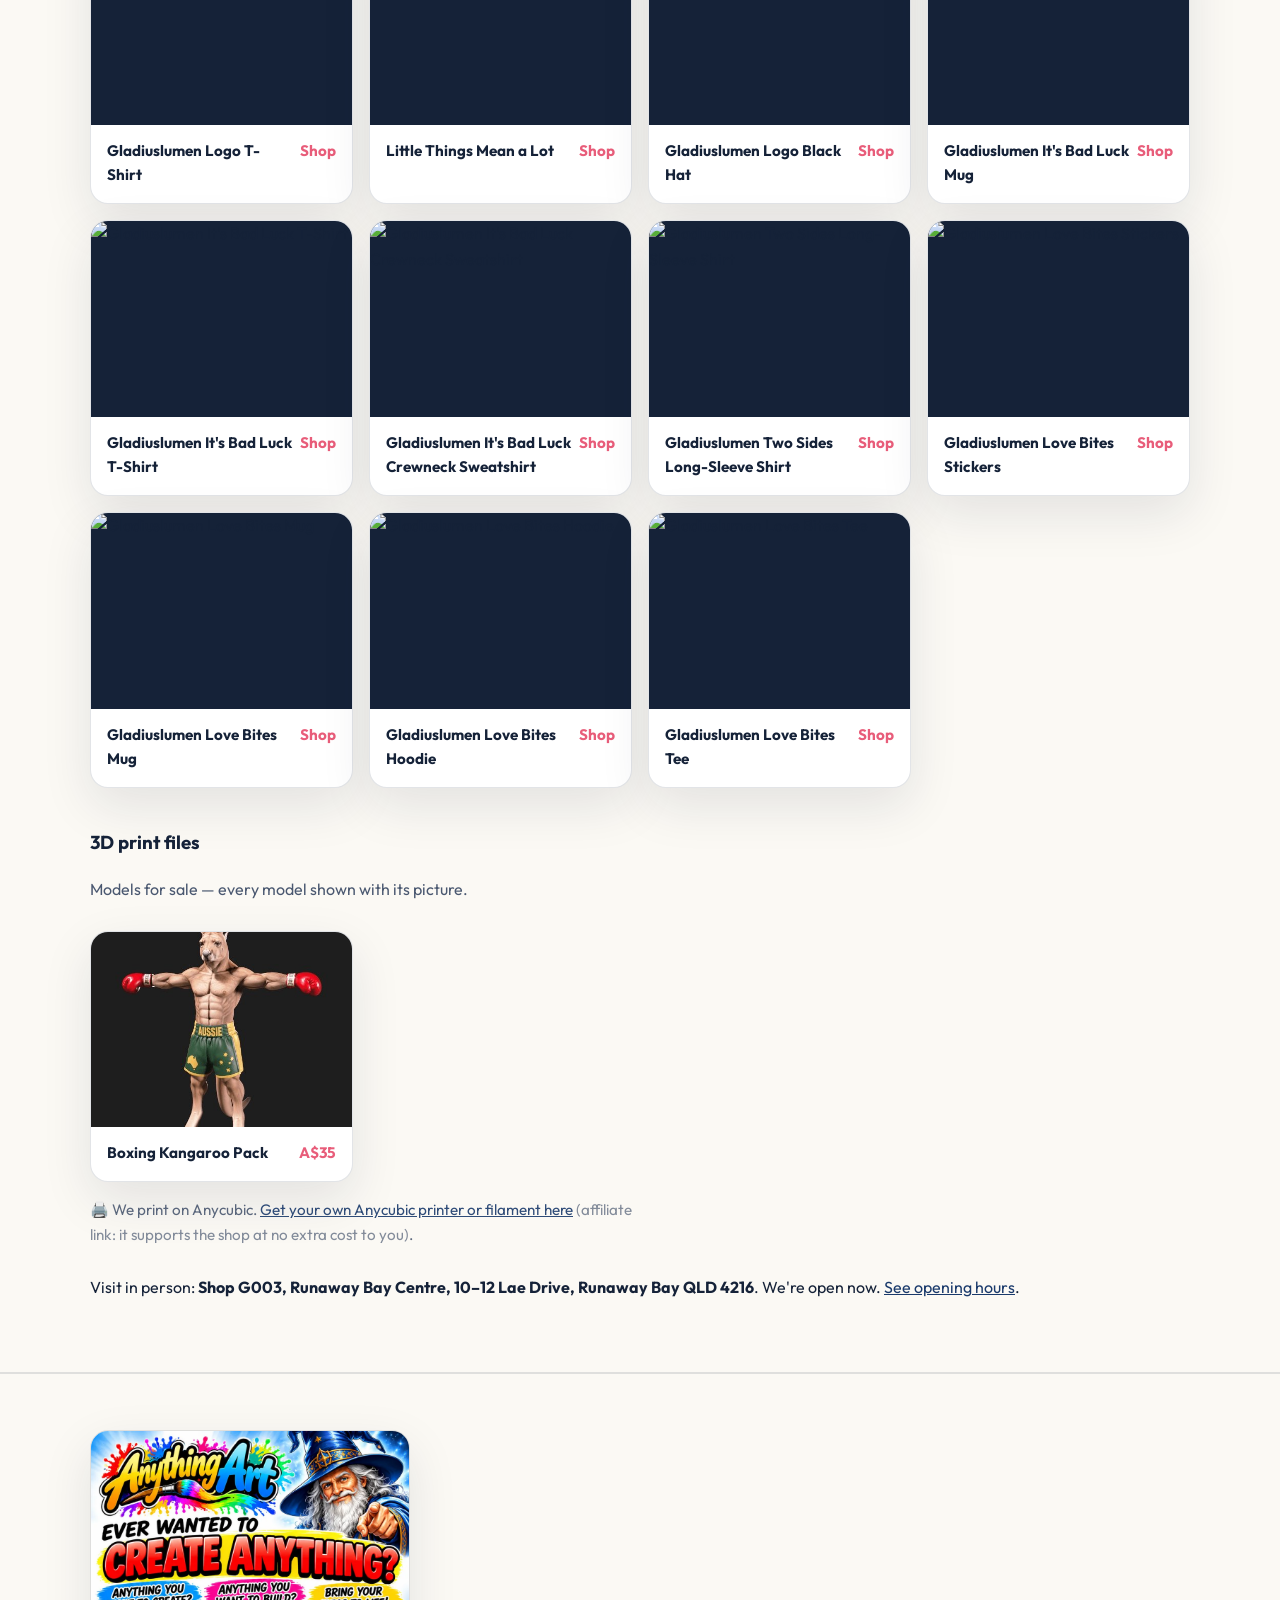
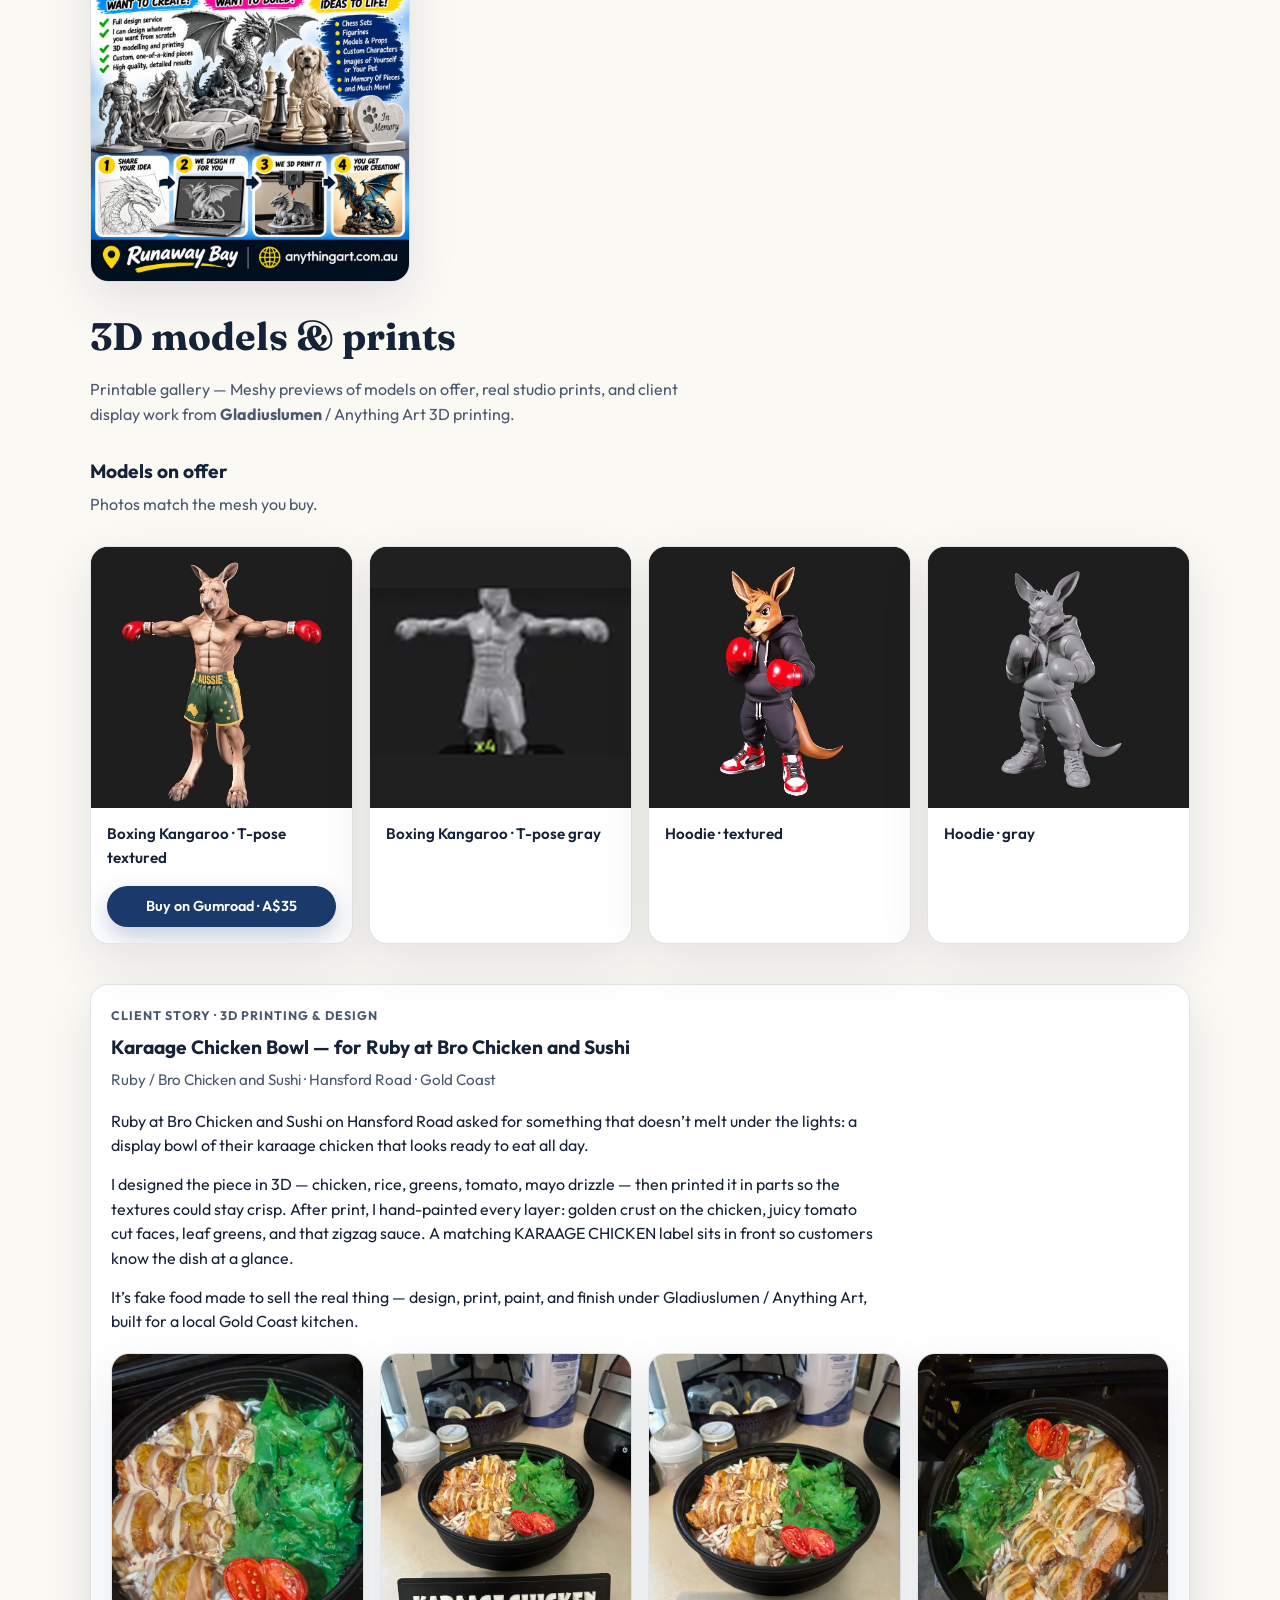
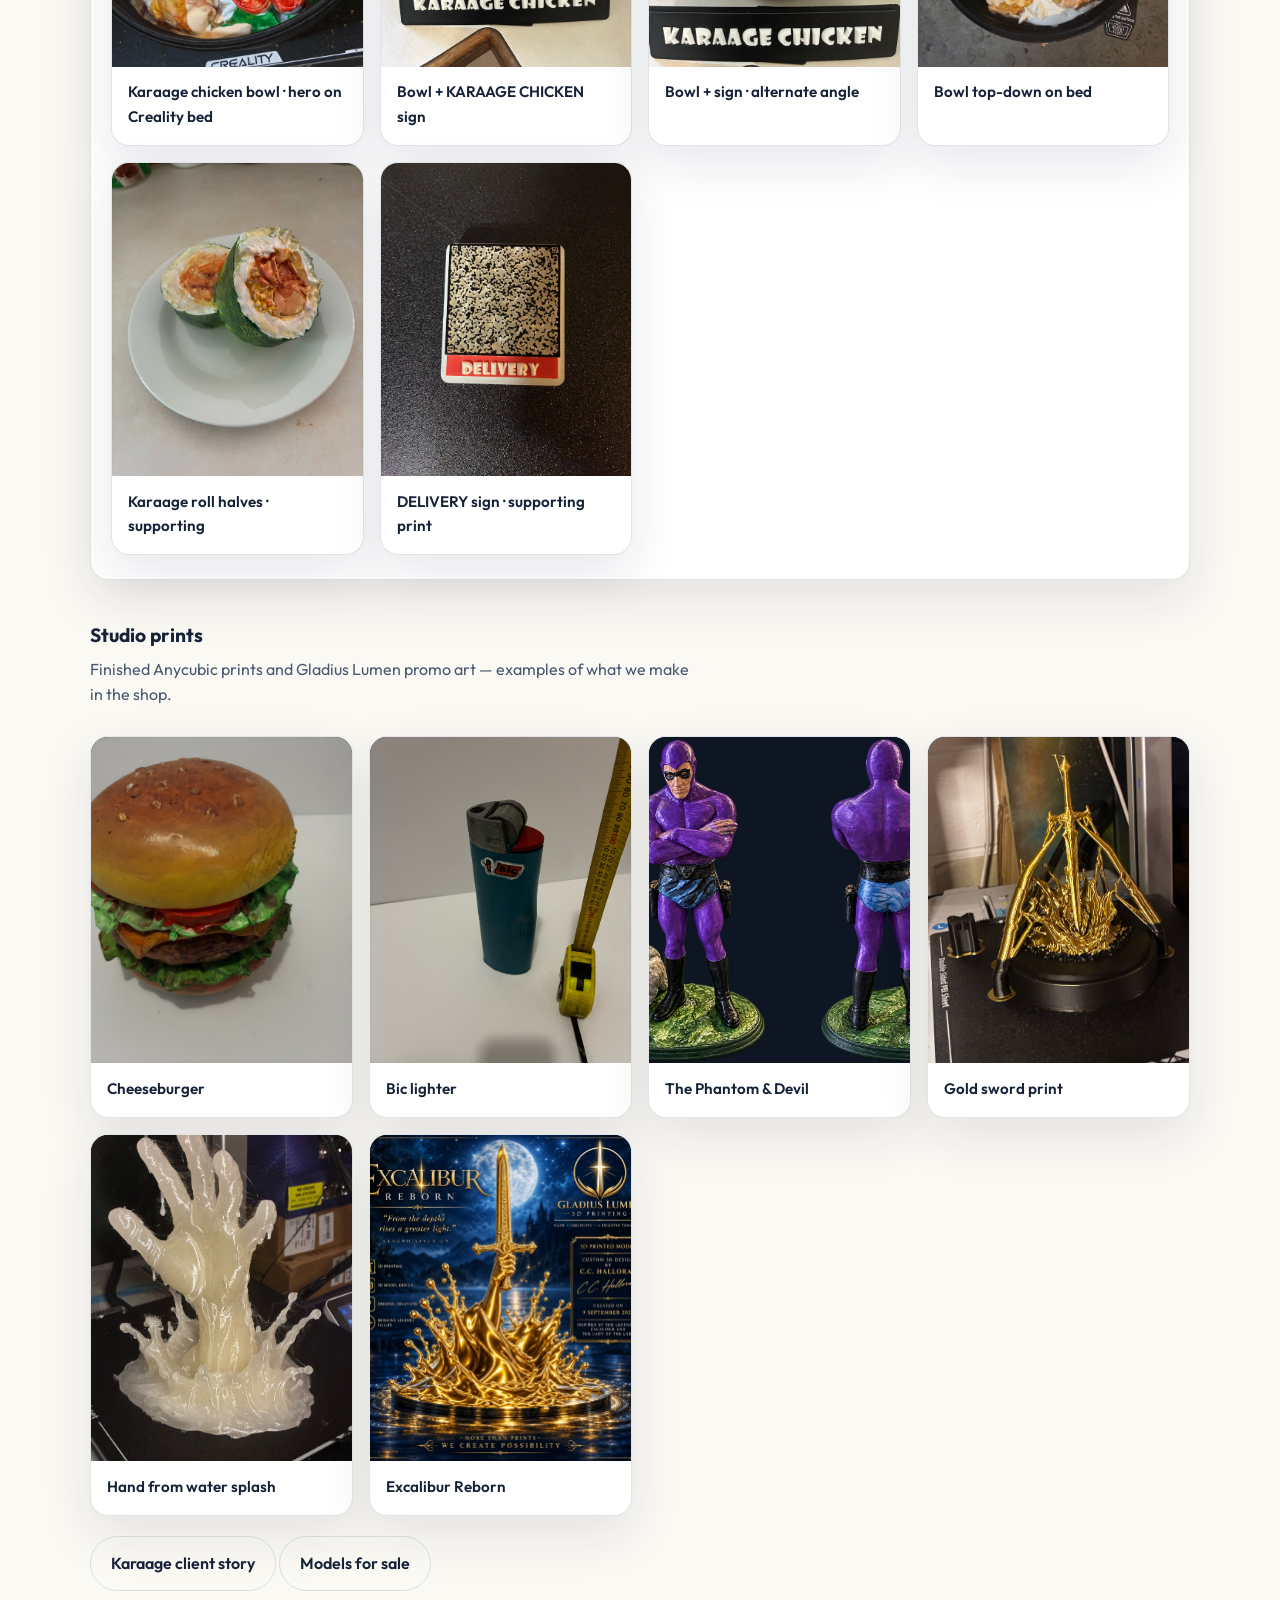
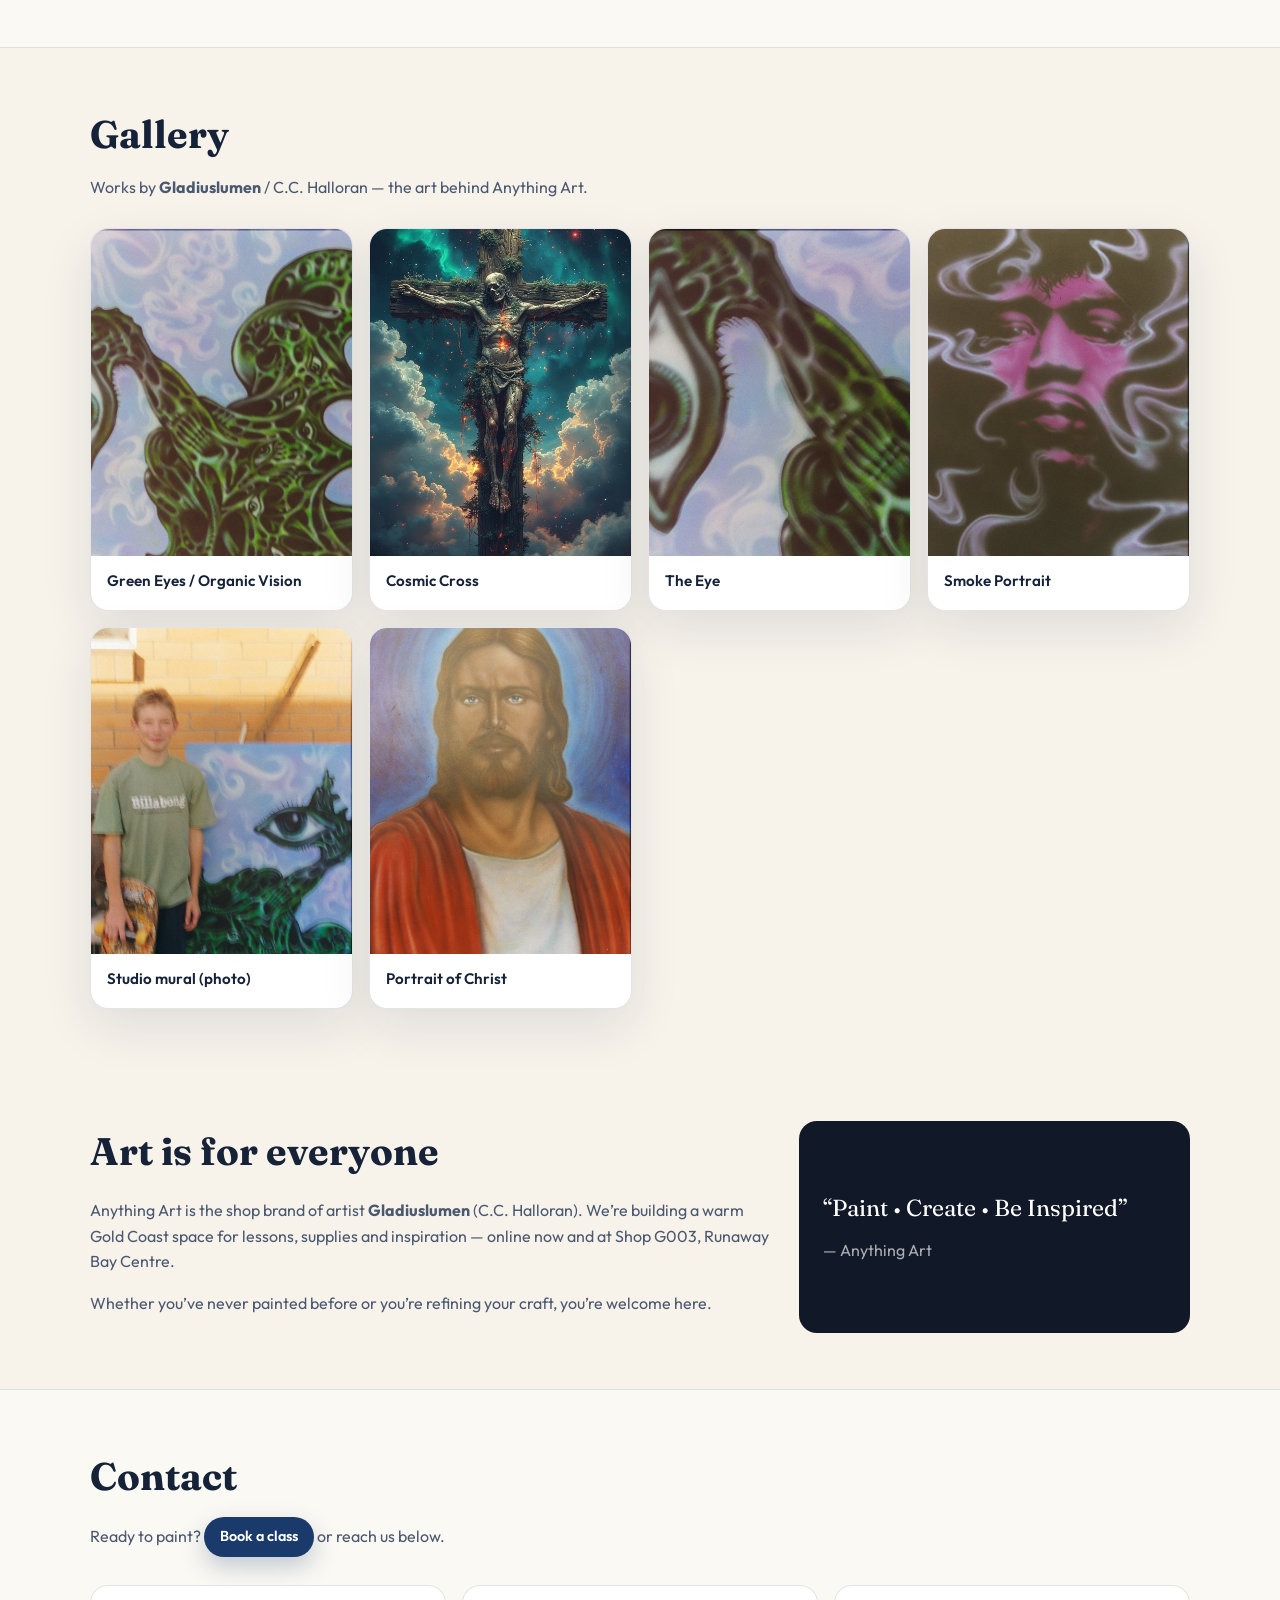
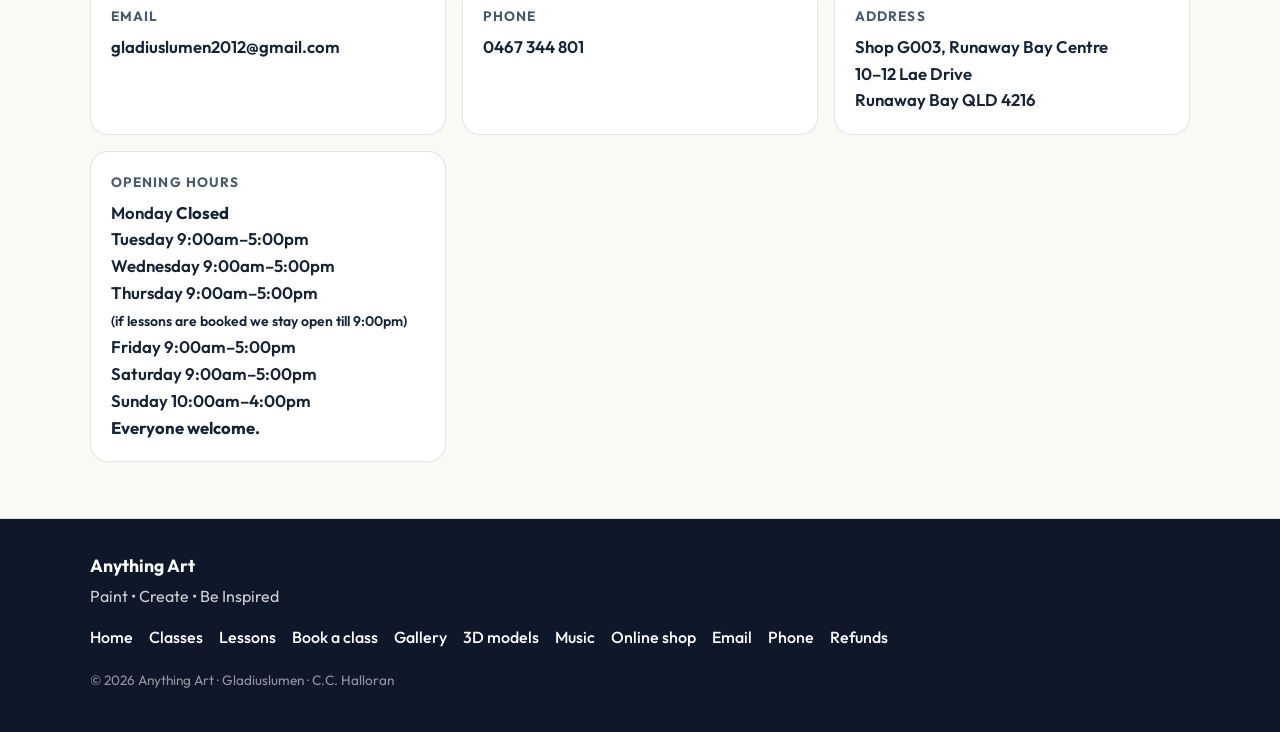
==== commit 3a3c39cf: "Opening hours: closed Mondays" ====
--- a/index.html
+++ b/index.html
@@ -446,7 +446,7 @@
           </div>
           <div class="contact-card">
             <h3>Opening hours</h3>
-            <p>Monday 9:00am–5:00pm<br>Tuesday 9:00am–5:00pm<br>Wednesday 9:00am–5:00pm<br>Thursday 9:00am–5:00pm<br><small>(if lessons are booked we stay open till 9:00pm)</small><br>Friday 9:00am–5:00pm<br>Saturday 9:00am–5:00pm<br>Sunday 10:00am–4:00pm</p>
+            <p>Monday <strong>Closed</strong><br>Tuesday 9:00am–5:00pm<br>Wednesday 9:00am–5:00pm<br>Thursday 9:00am–5:00pm<br><small>(if lessons are booked we stay open till 9:00pm)</small><br>Friday 9:00am–5:00pm<br>Saturday 9:00am–5:00pm<br>Sunday 10:00am–4:00pm</p>
             <p><strong>Everyone welcome.</strong></p>
           </div>
         </div>
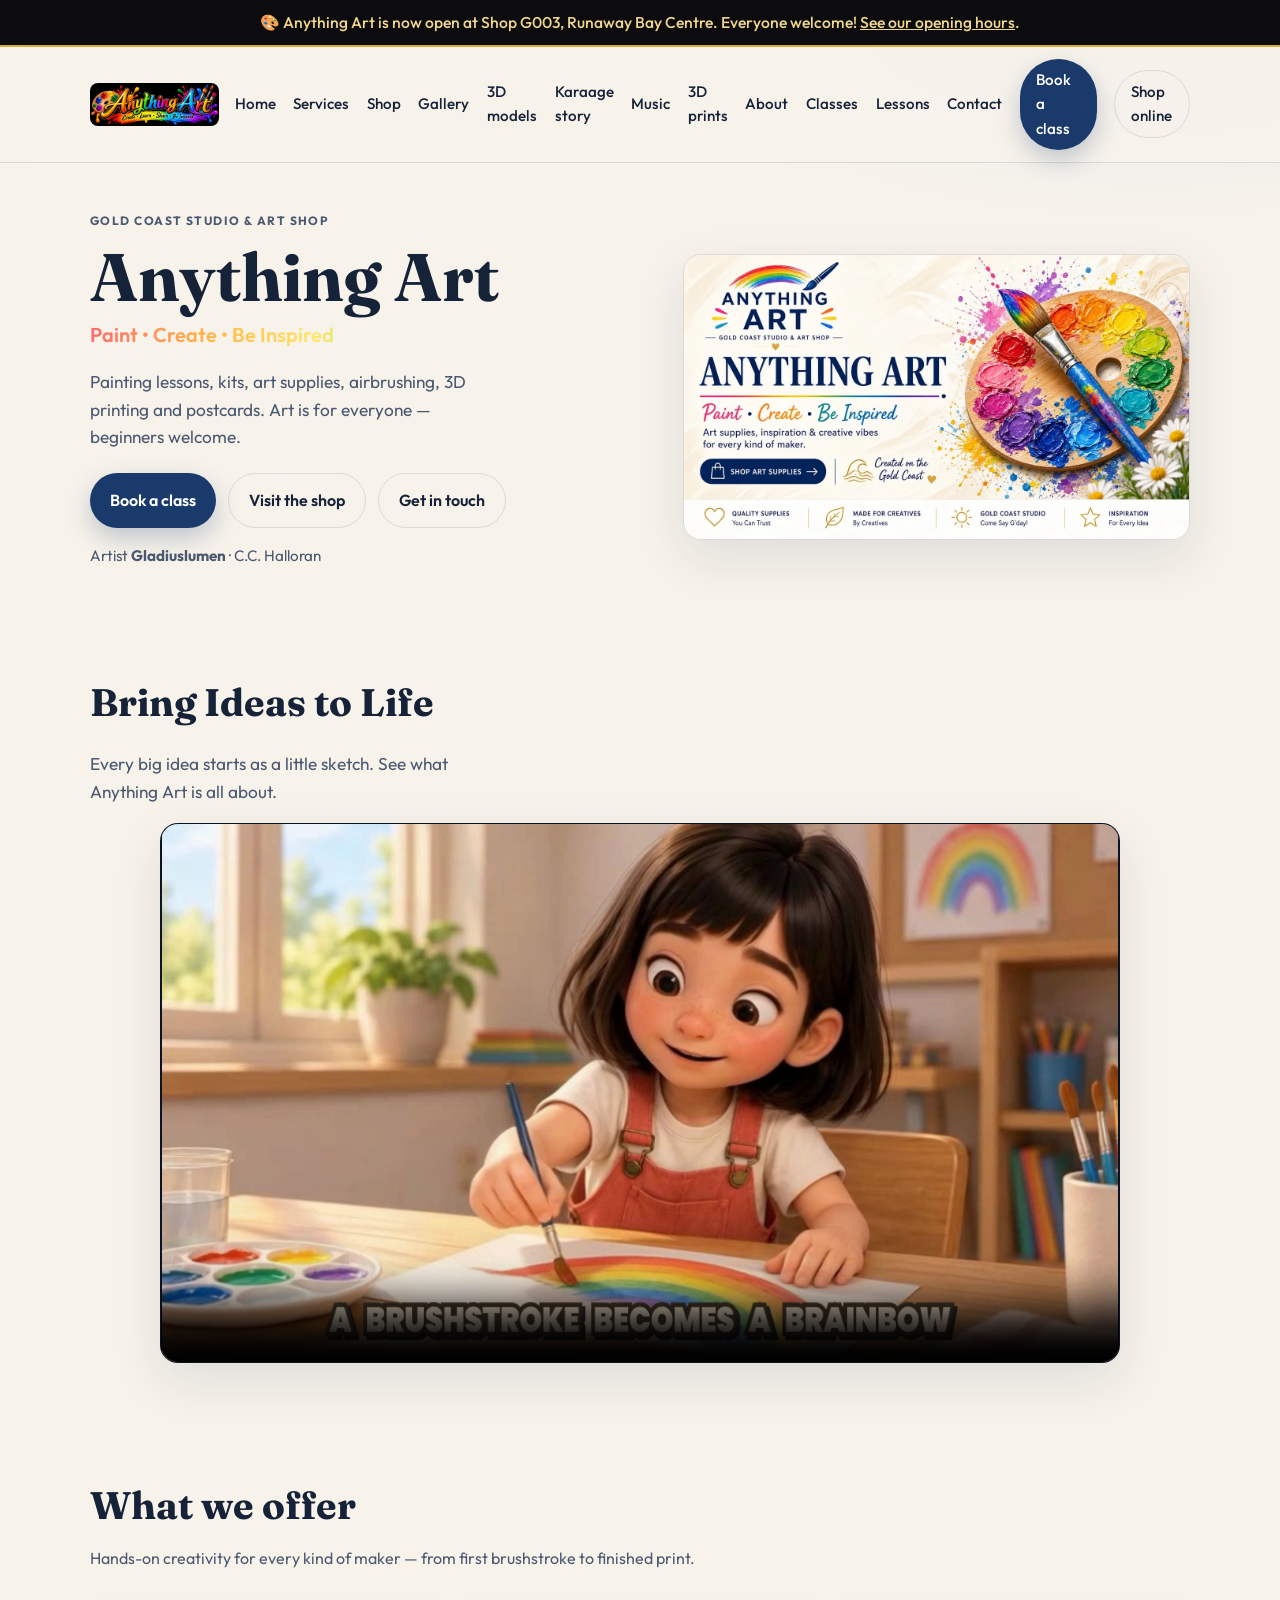
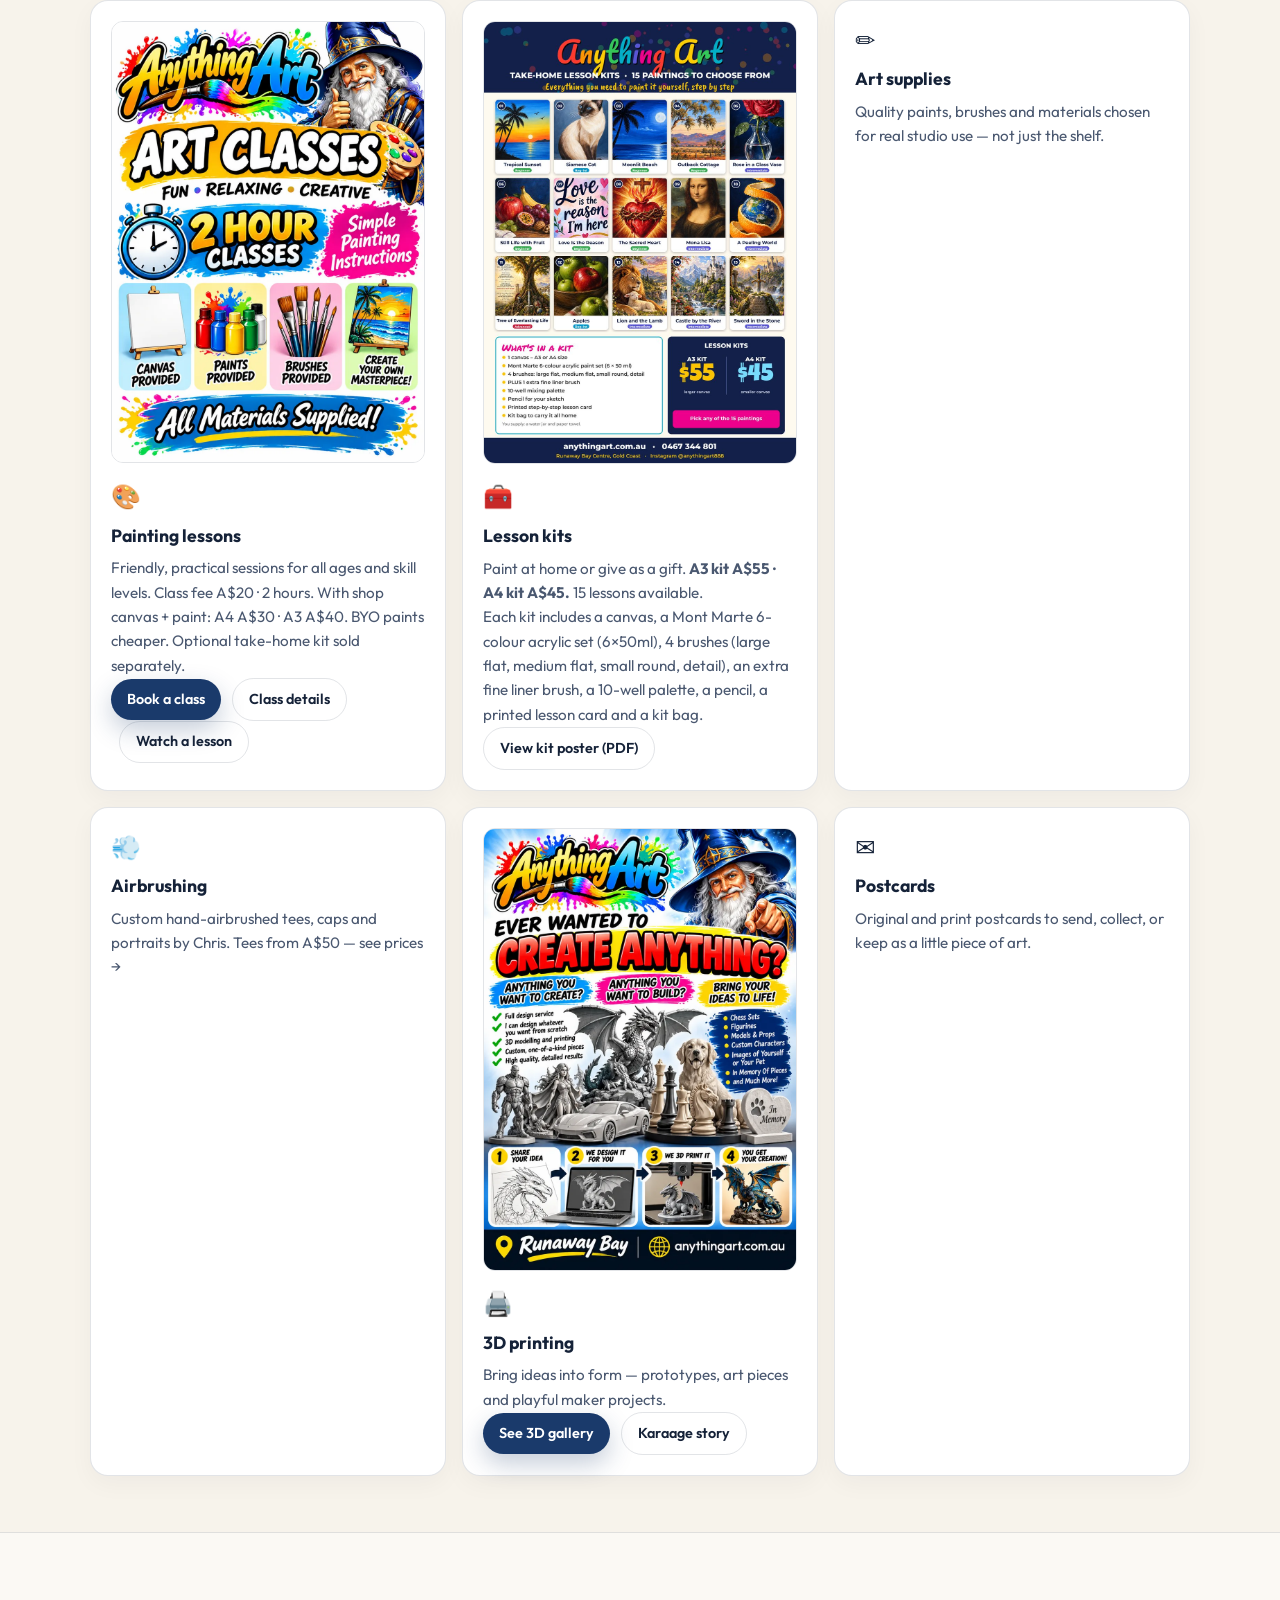
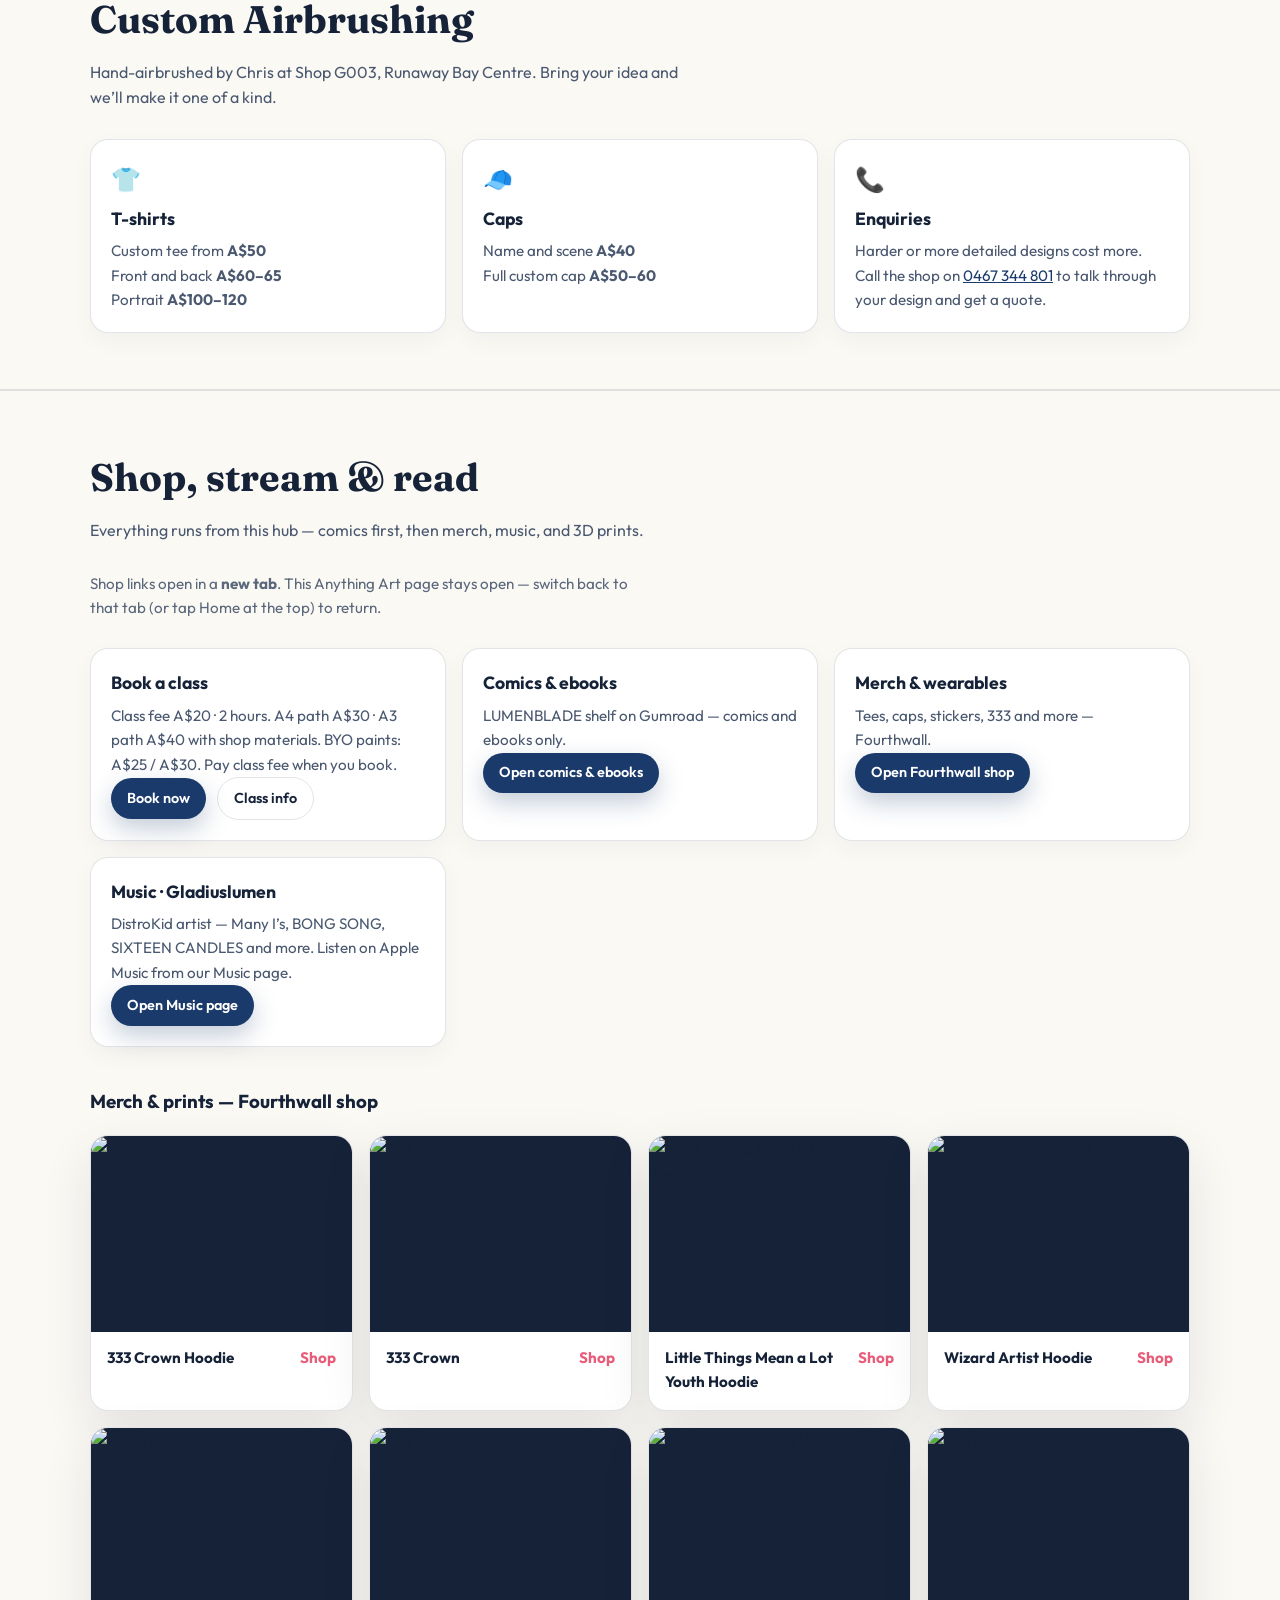
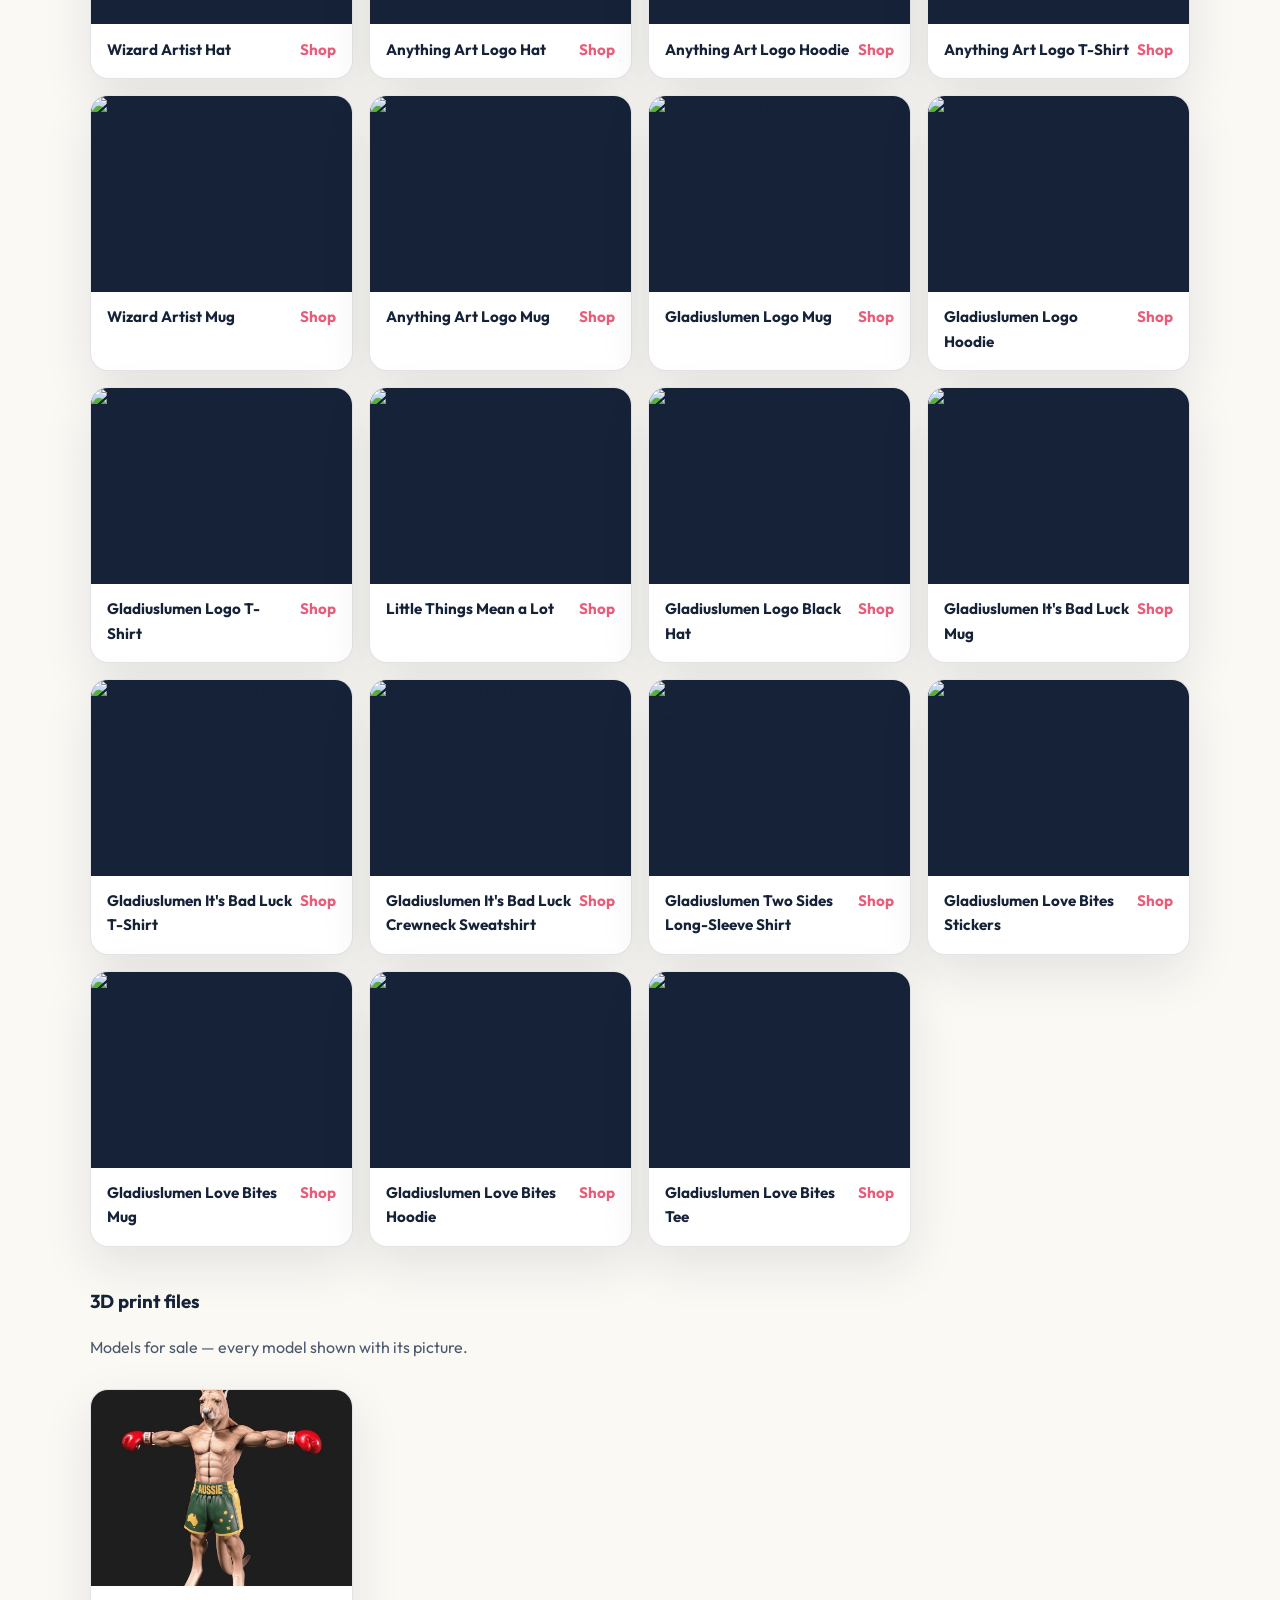
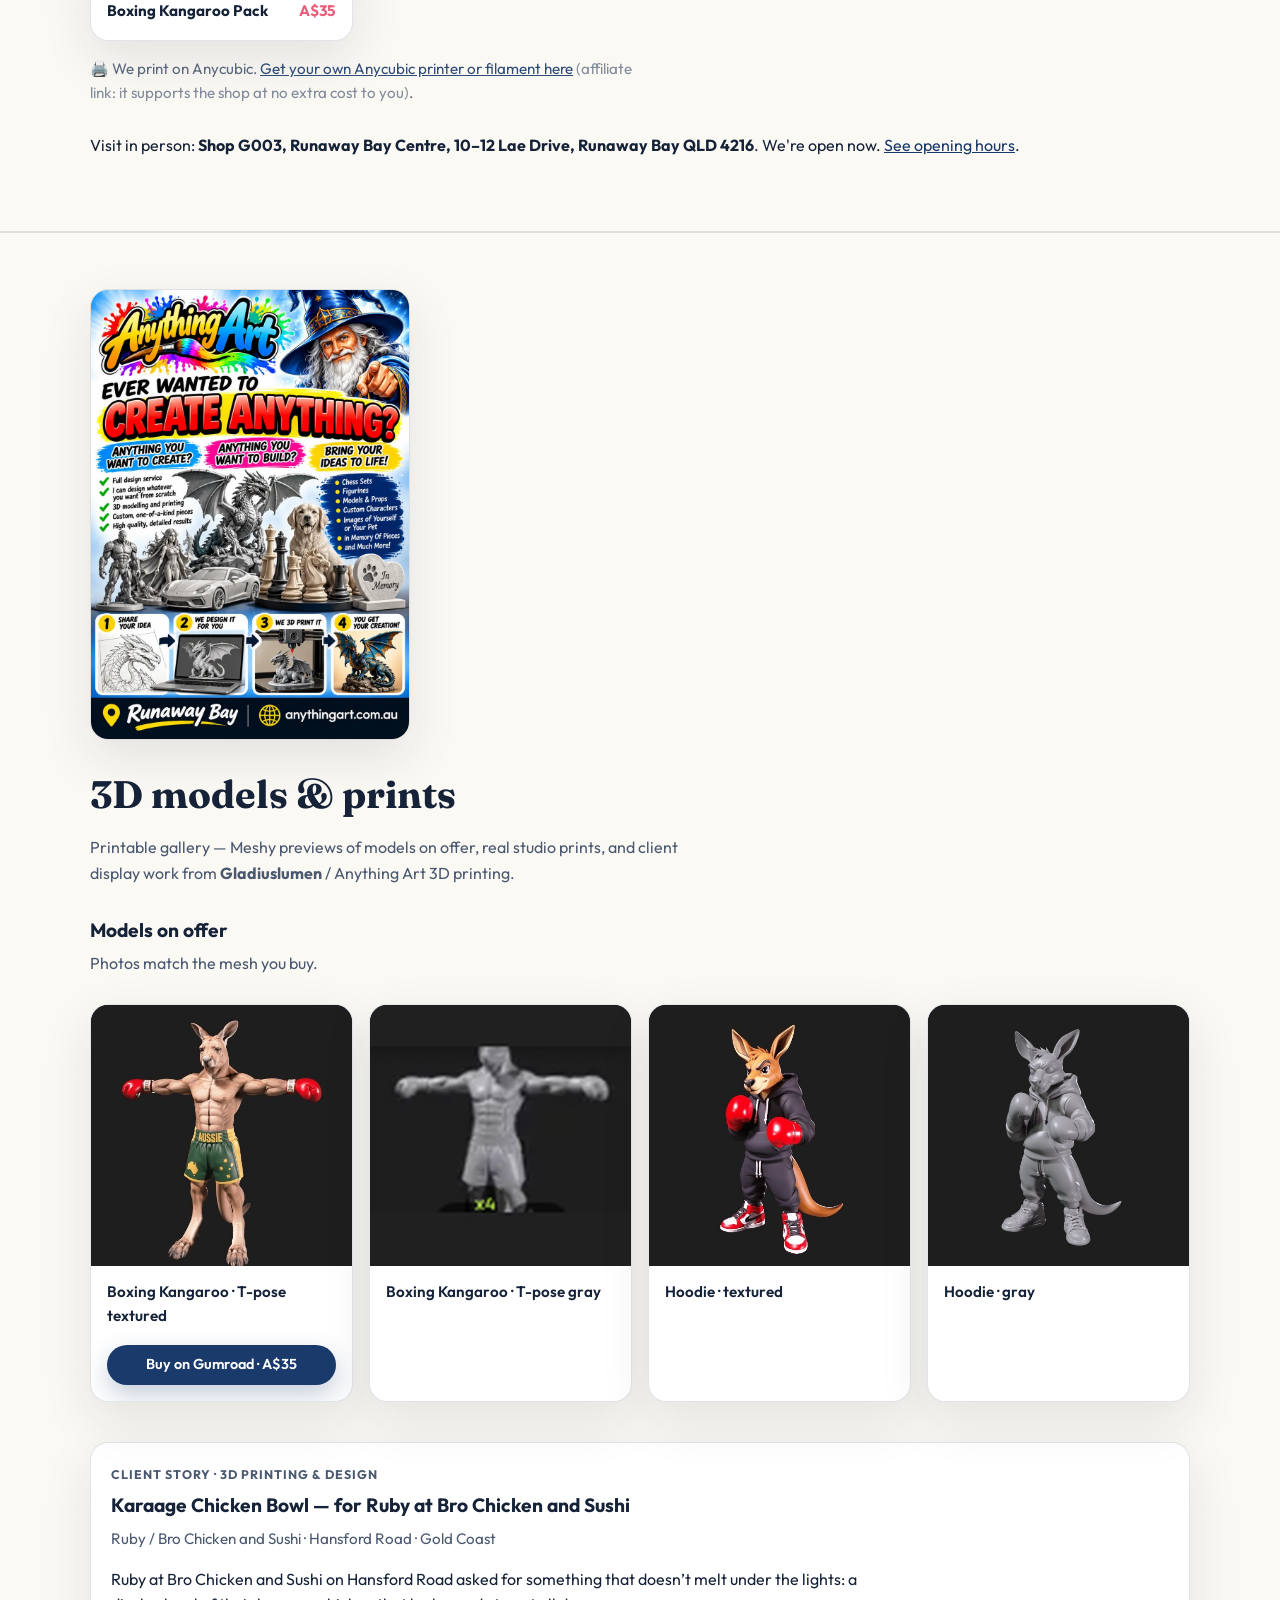
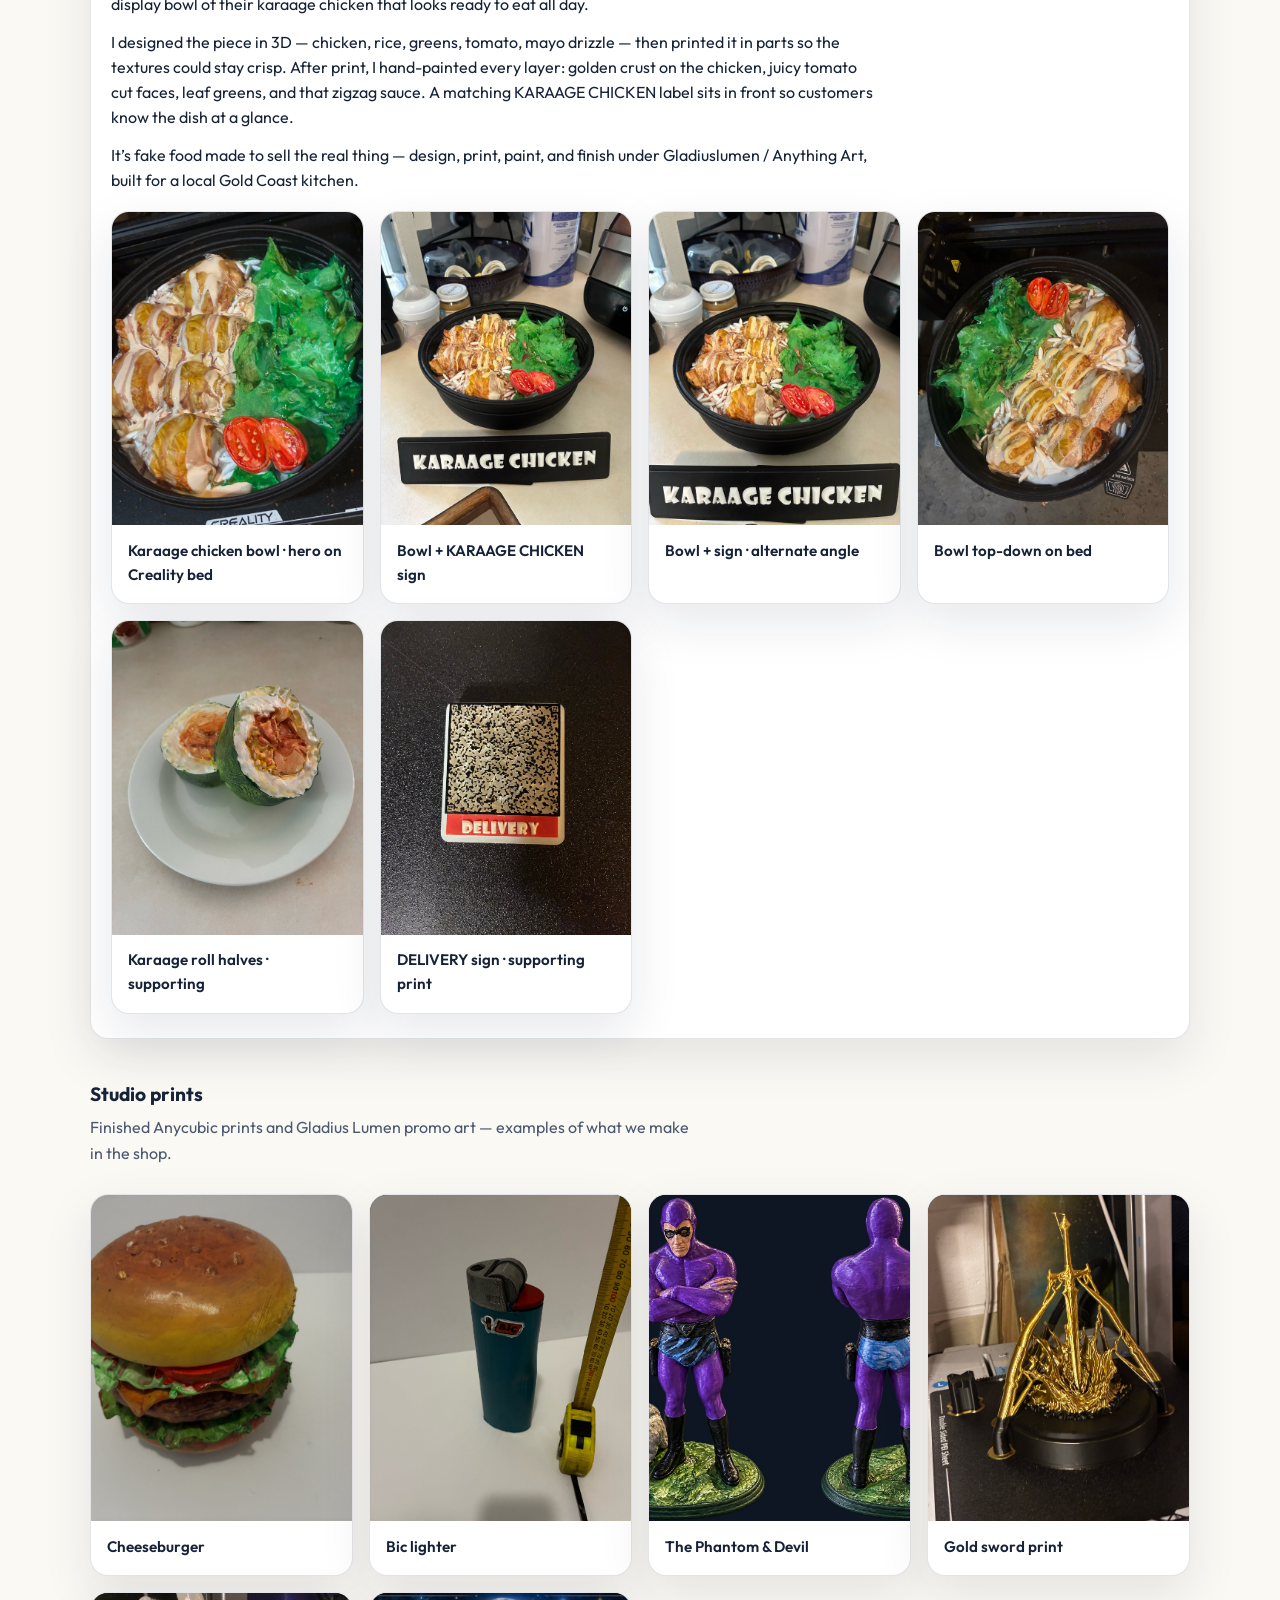
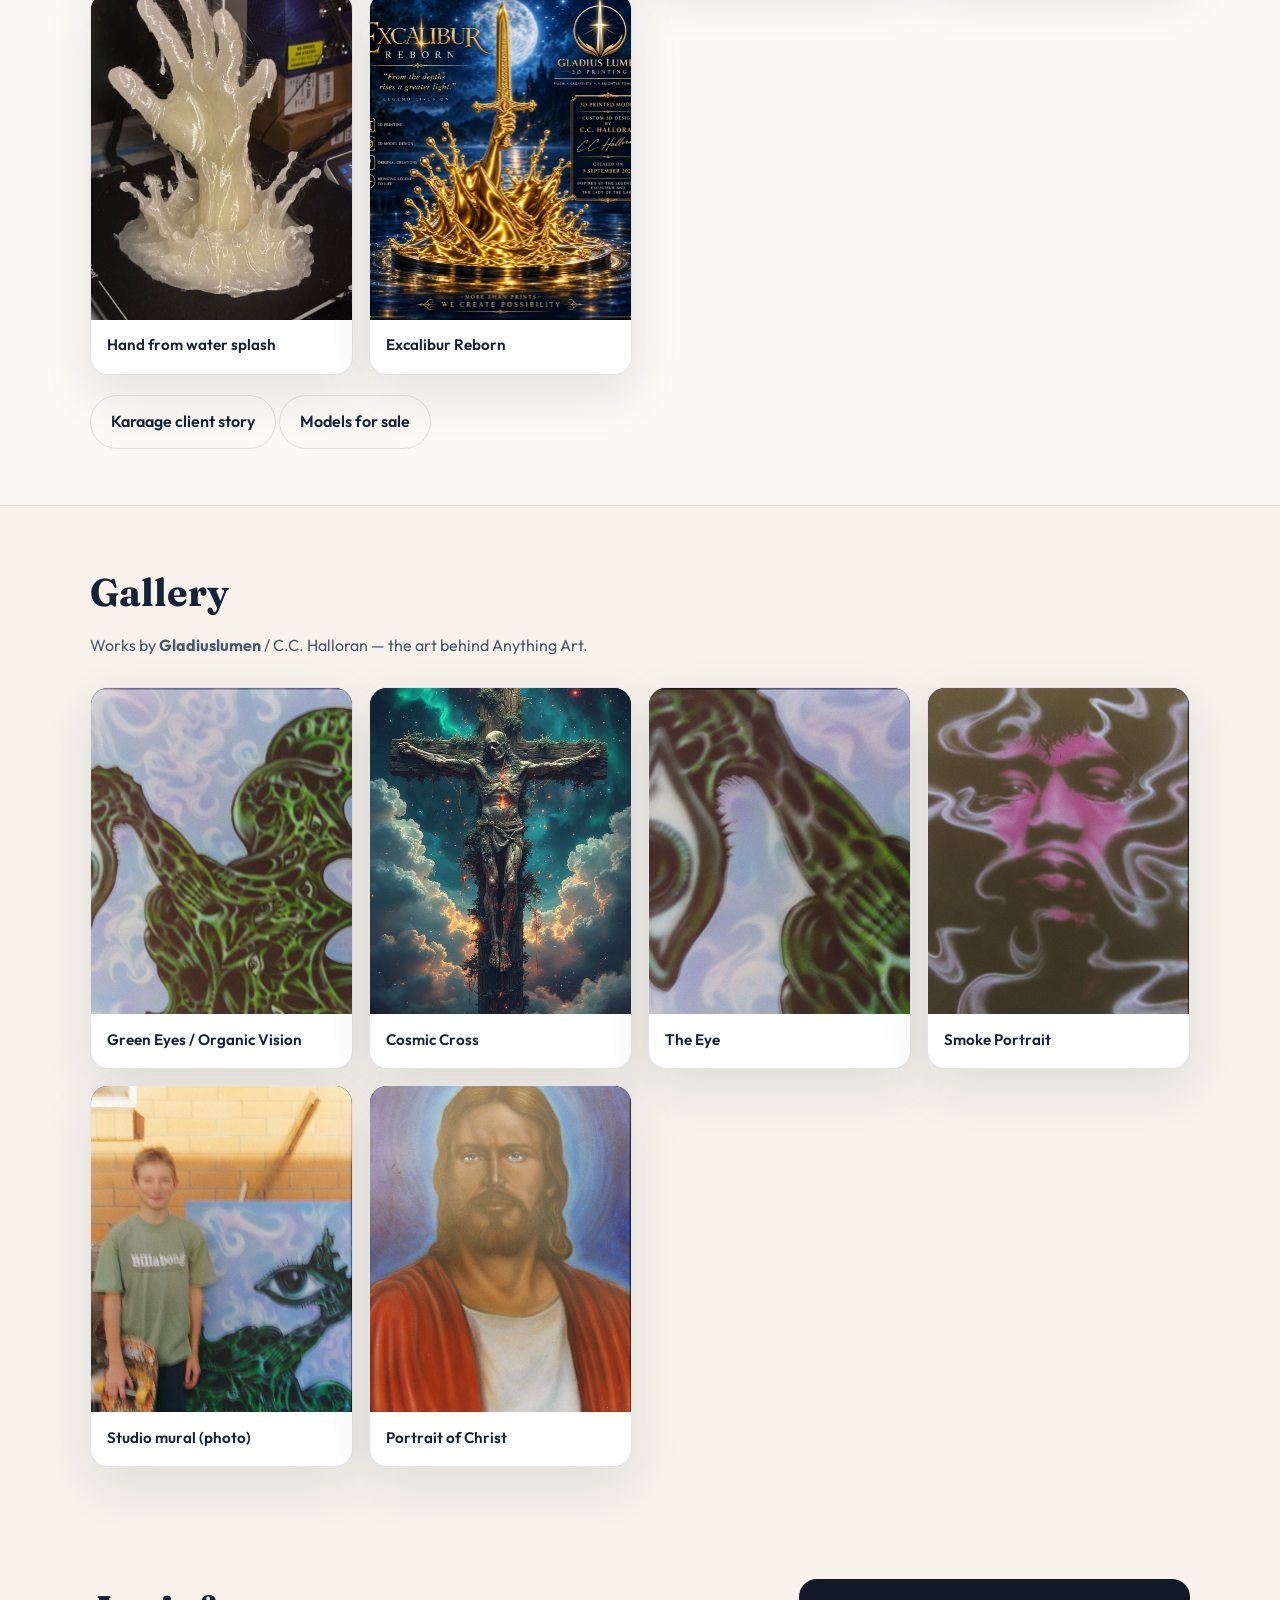
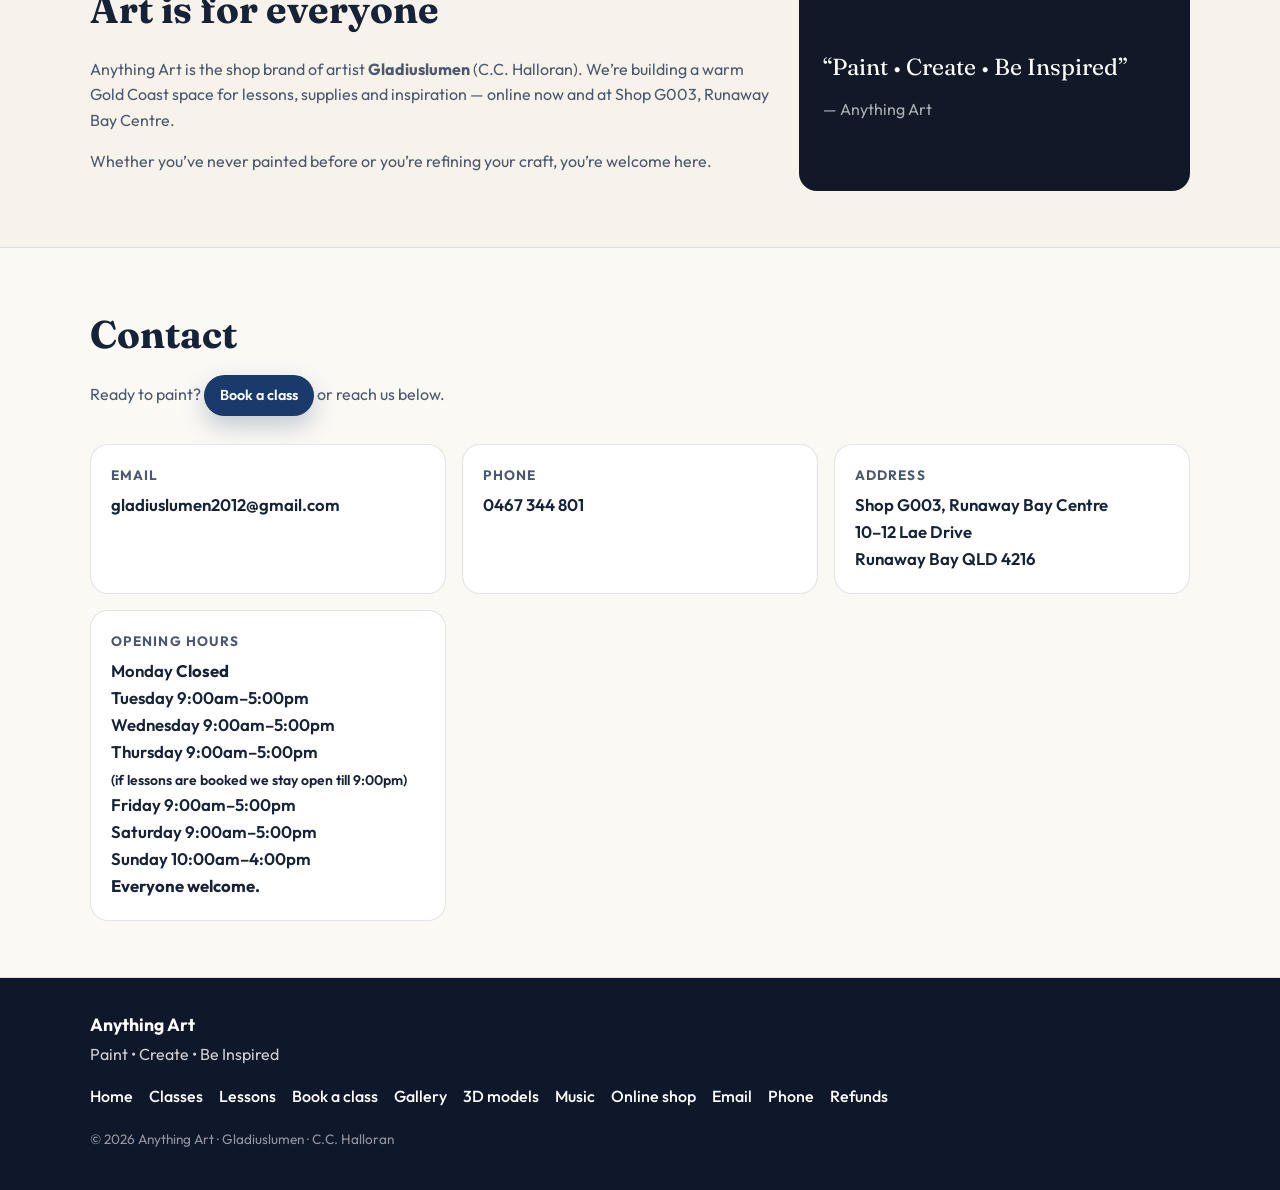
==== commit 7e99e101: "Add Airbrushing section and link card" ====
--- a/index.html
+++ b/index.html
@@ -139,11 +139,11 @@
             <h3>Art supplies</h3>
             <p>Quality paints, brushes and materials chosen for real studio use — not just the shelf.</p>
           </article>
-          <article class="card">
+          <a class="card" href="#airbrushing" style="display:block;color:inherit;text-decoration:none">
             <div class="card-icon" aria-hidden="true">💨</div>
             <h3>Airbrushing</h3>
-            <p>Explore airbrush techniques for illustration, custom work and creative finishes.</p>
-          </article>
+            <p>Custom hand-airbrushed tees, caps and portraits by Chris. Tees from A$50 — see prices &rarr;</p>
+          </a>
           <article class="card">
             <picture>
               <source srcset="assets/posters/poster-create-anything.webp" type="image/webp" />
@@ -159,6 +159,30 @@
             <div class="card-icon" aria-hidden="true">✉️</div>
             <h3>Postcards</h3>
             <p>Original and print postcards to send, collect, or keep as a little piece of art.</p>
+          </article>
+        </div>
+      </div>
+    </section>
+
+    <section id="airbrushing" class="section section-alt">
+      <div class="wrap">
+        <h2>Custom Airbrushing</h2>
+        <p class="section-intro">Hand-airbrushed by Chris at Shop G003, Runaway Bay Centre. Bring your idea and we’ll make it one of a kind.</p>
+        <div class="cards">
+          <article class="card">
+            <div class="card-icon" aria-hidden="true">👕</div>
+            <h3>T-shirts</h3>
+            <p>Custom tee from <strong>A$50</strong><br />Front and back <strong>A$60–65</strong><br />Portrait <strong>A$100–120</strong></p>
+          </article>
+          <article class="card">
+            <div class="card-icon" aria-hidden="true">🧢</div>
+            <h3>Caps</h3>
+            <p>Name and scene <strong>A$40</strong><br />Full custom cap <strong>A$50–60</strong></p>
+          </article>
+          <article class="card">
+            <div class="card-icon" aria-hidden="true">📞</div>
+            <h3>Enquiries</h3>
+            <p>Harder or more detailed designs cost more. Call the shop on <a href="tel:0467344801">0467 344 801</a> to talk through your design and get a quote.</p>
           </article>
         </div>
       </div>
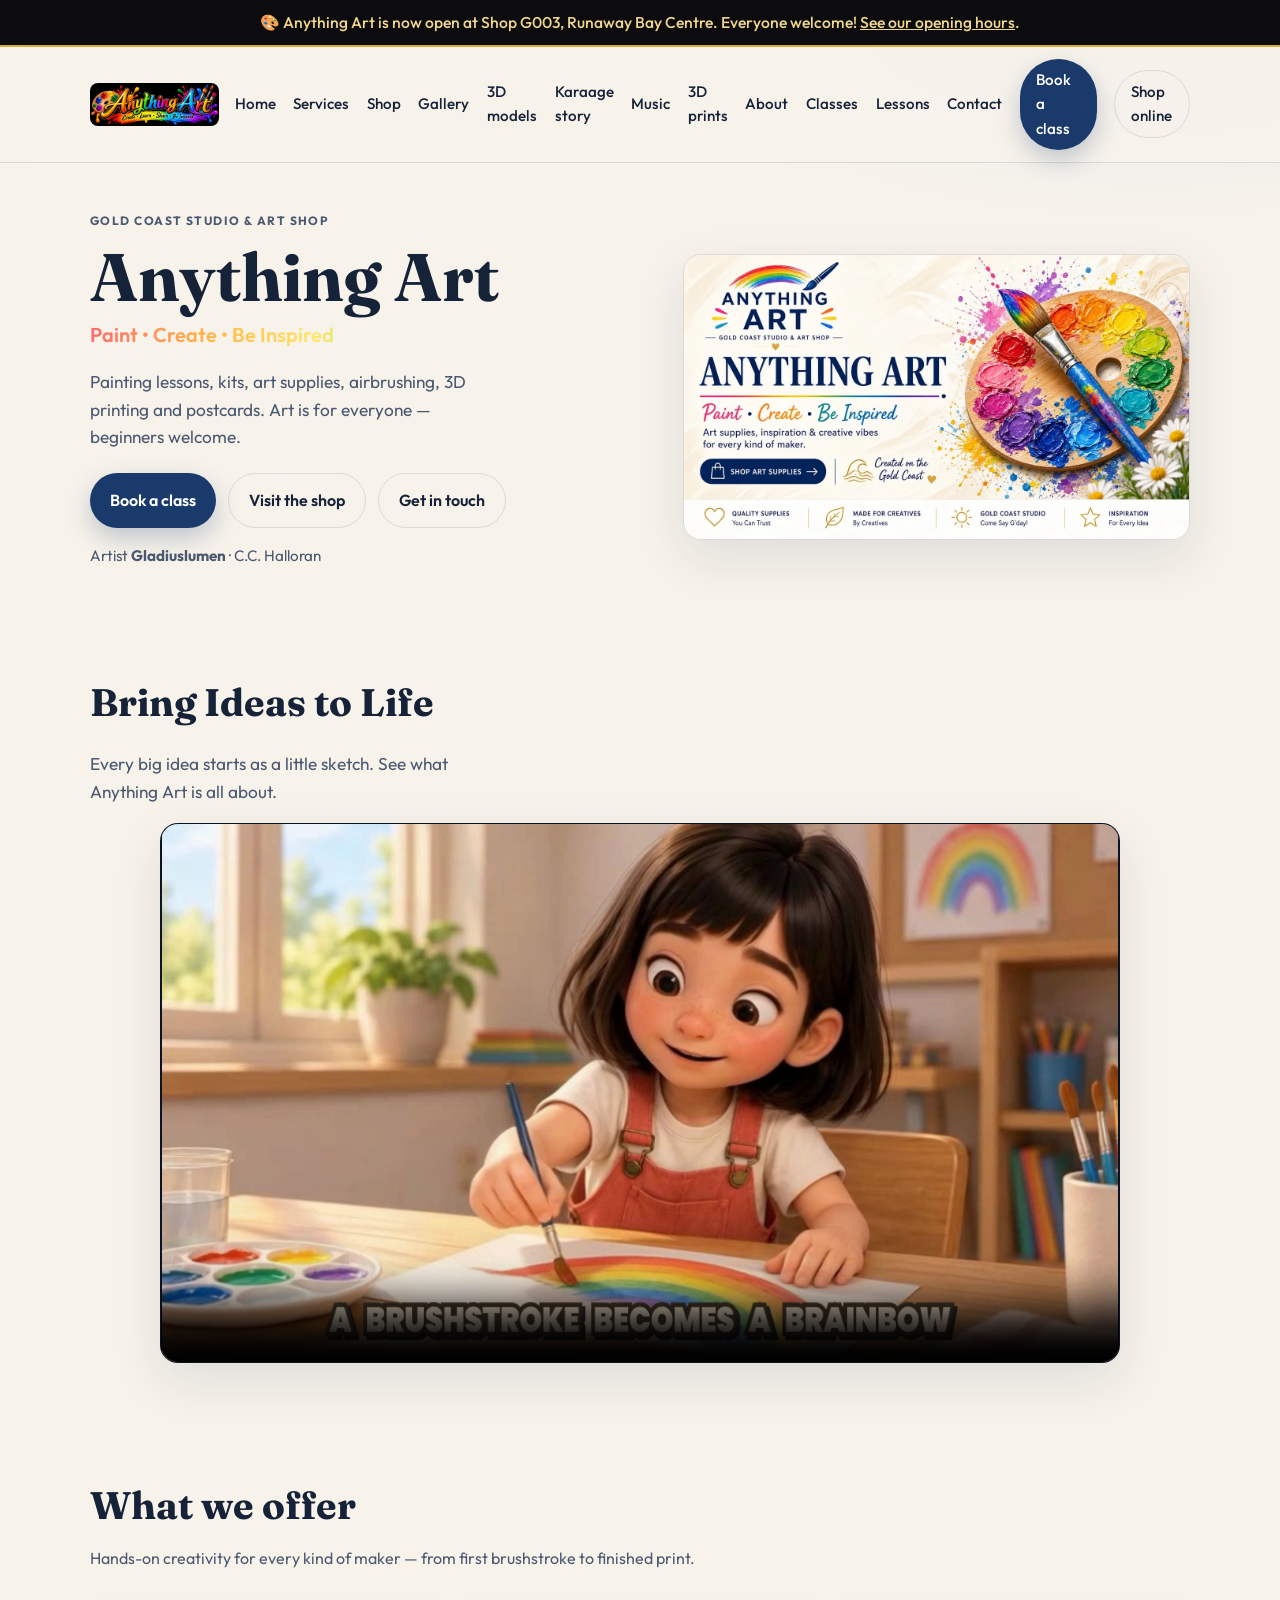
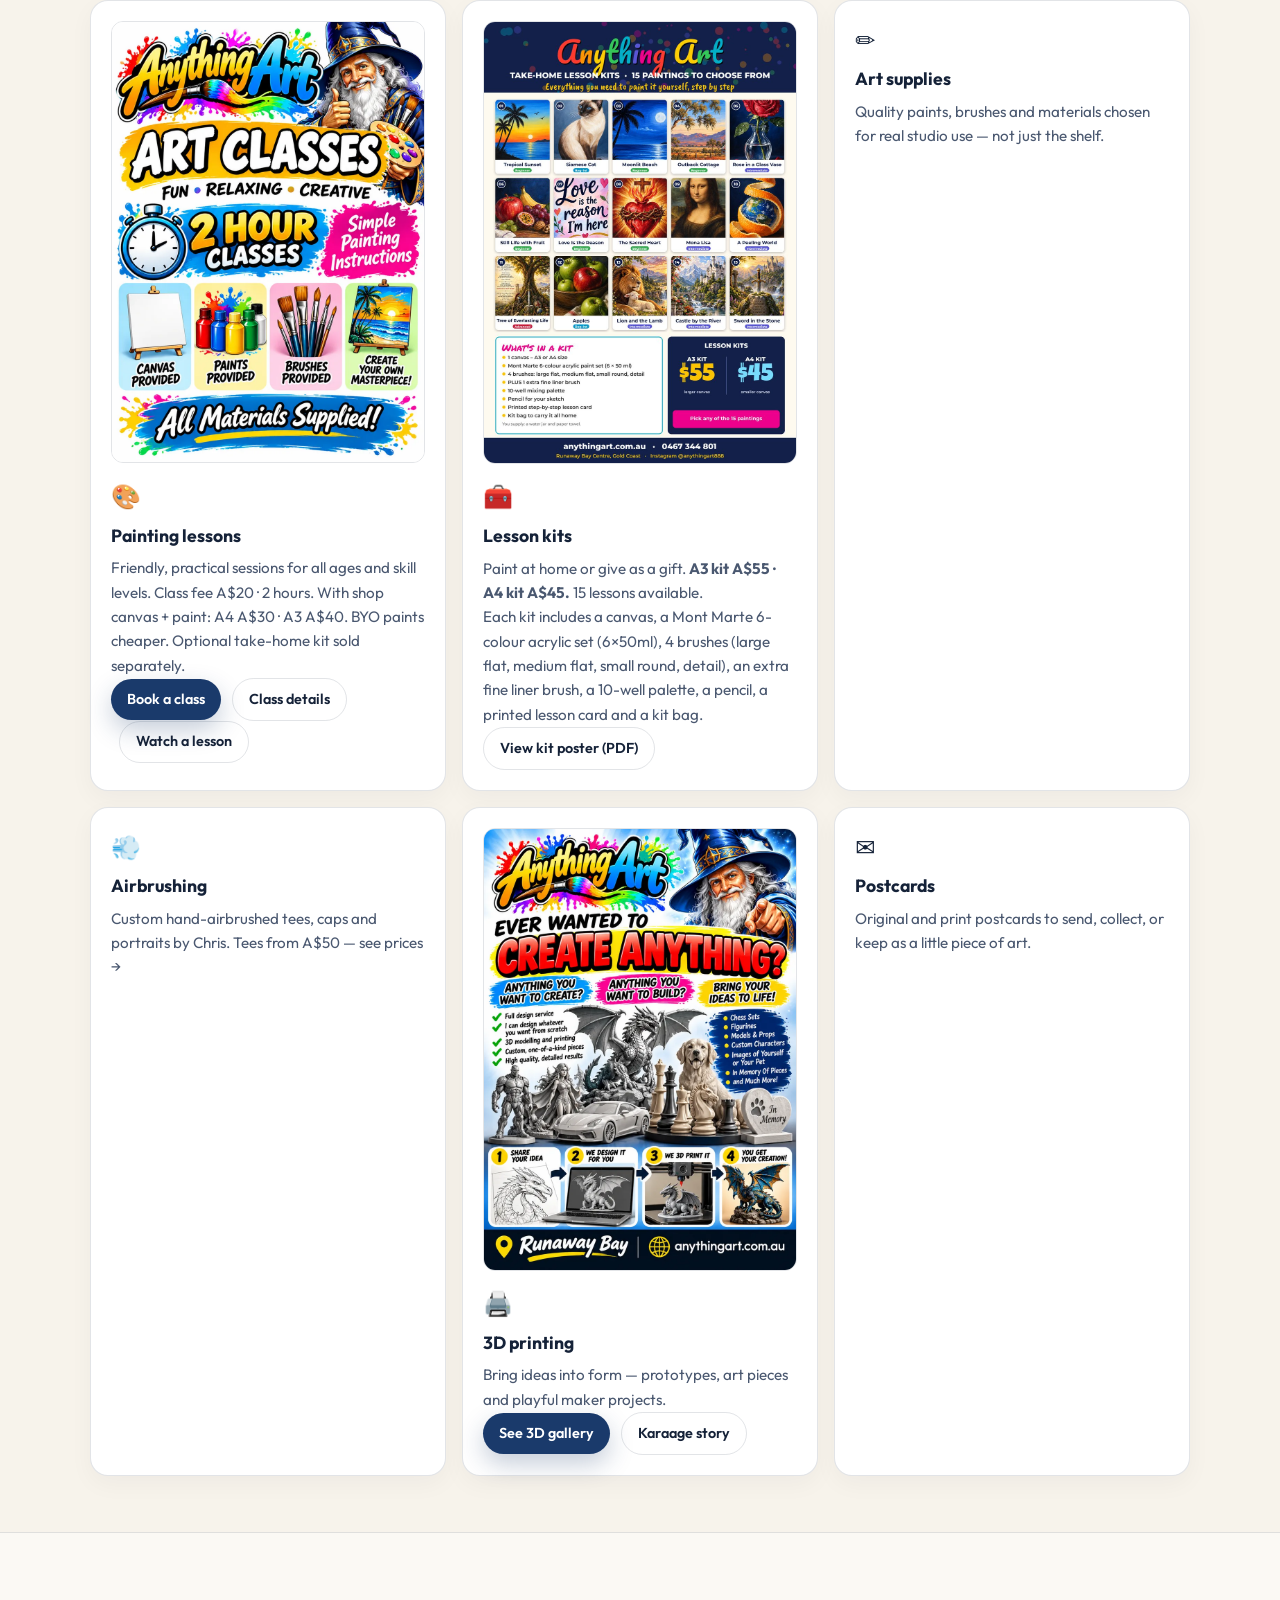
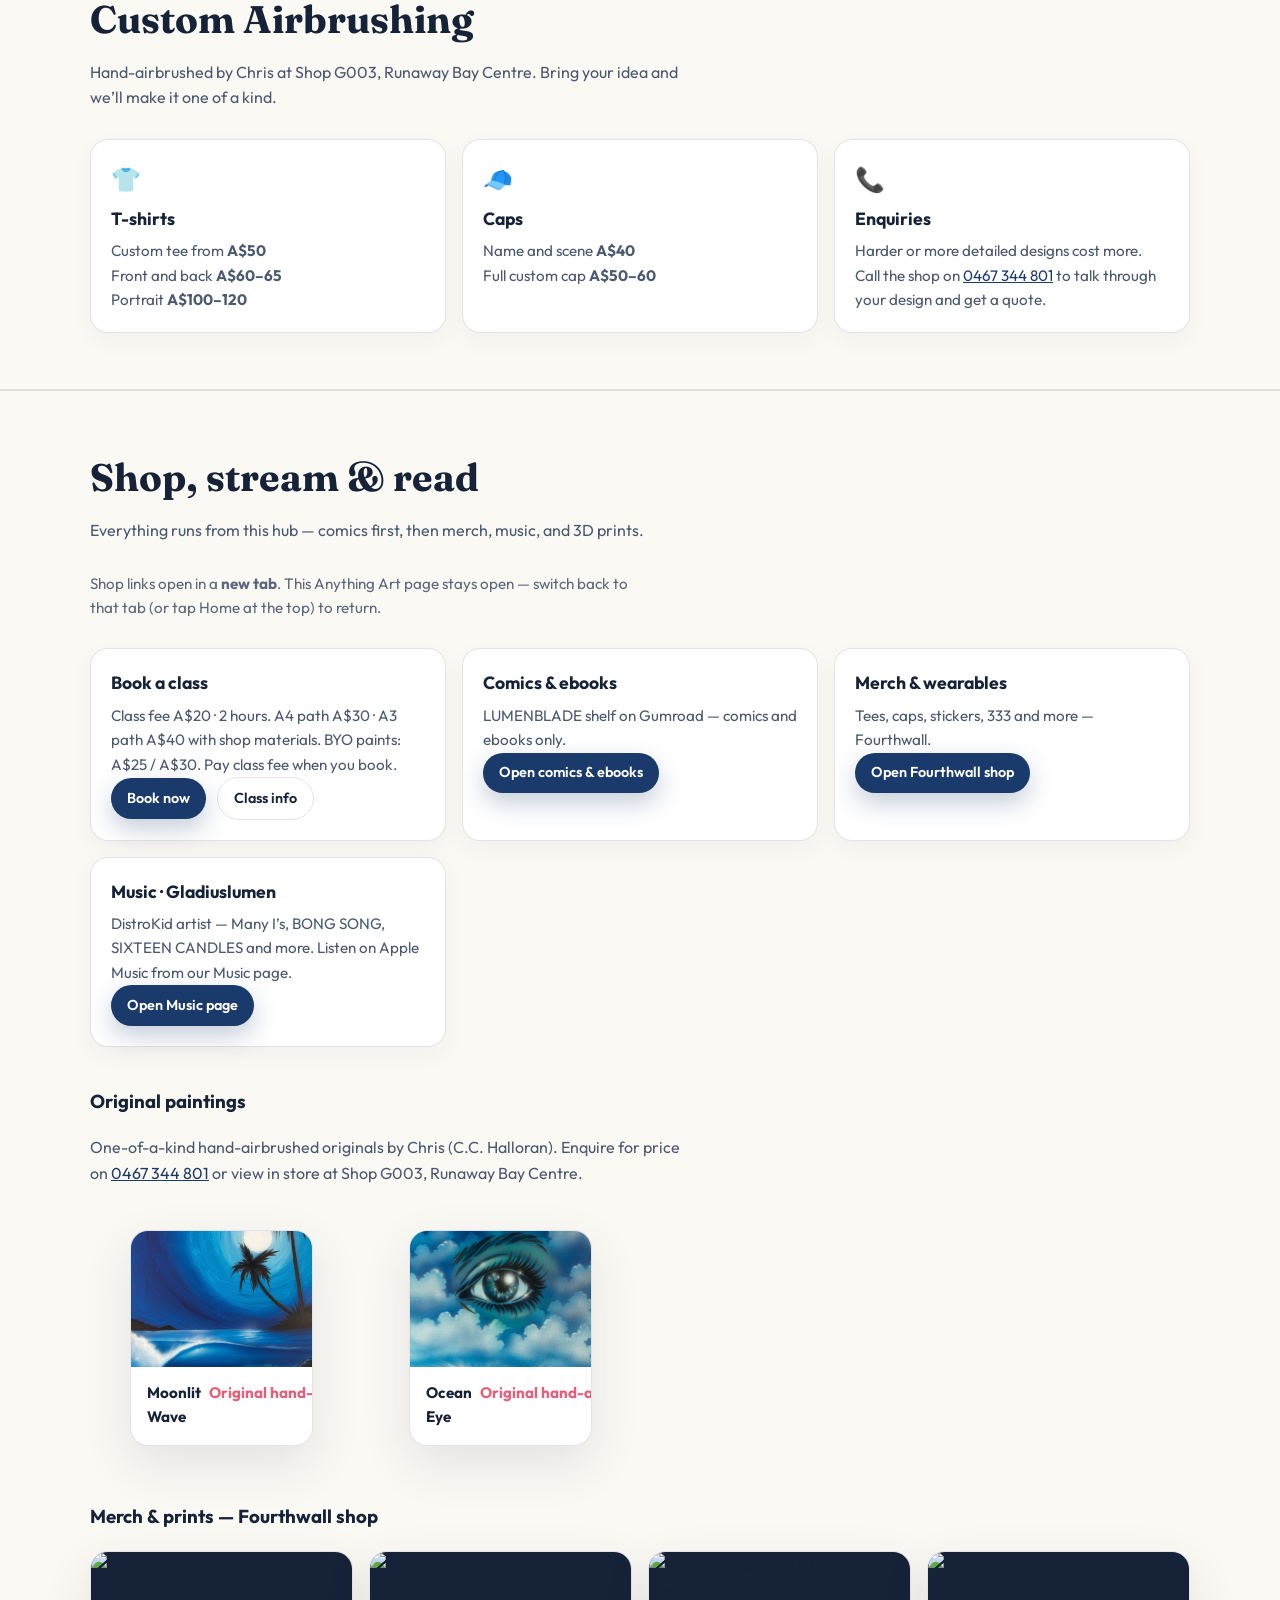
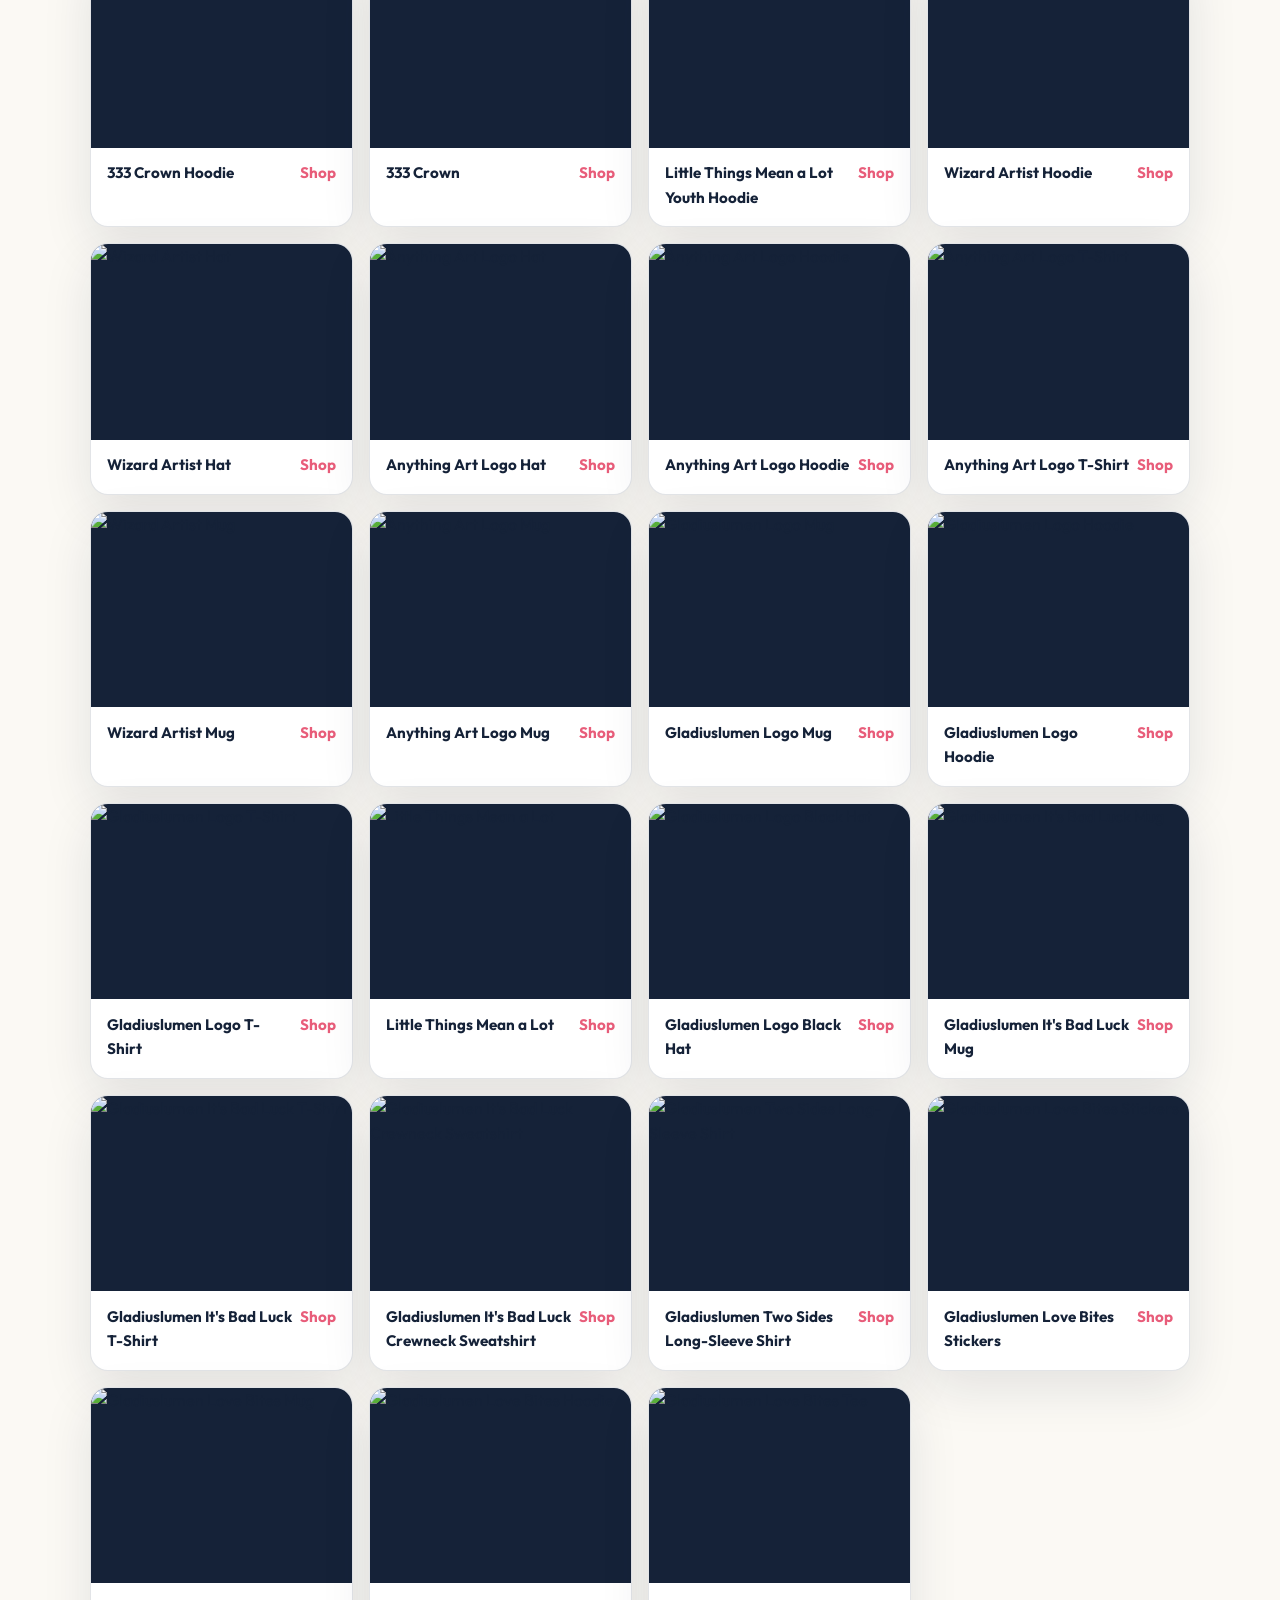
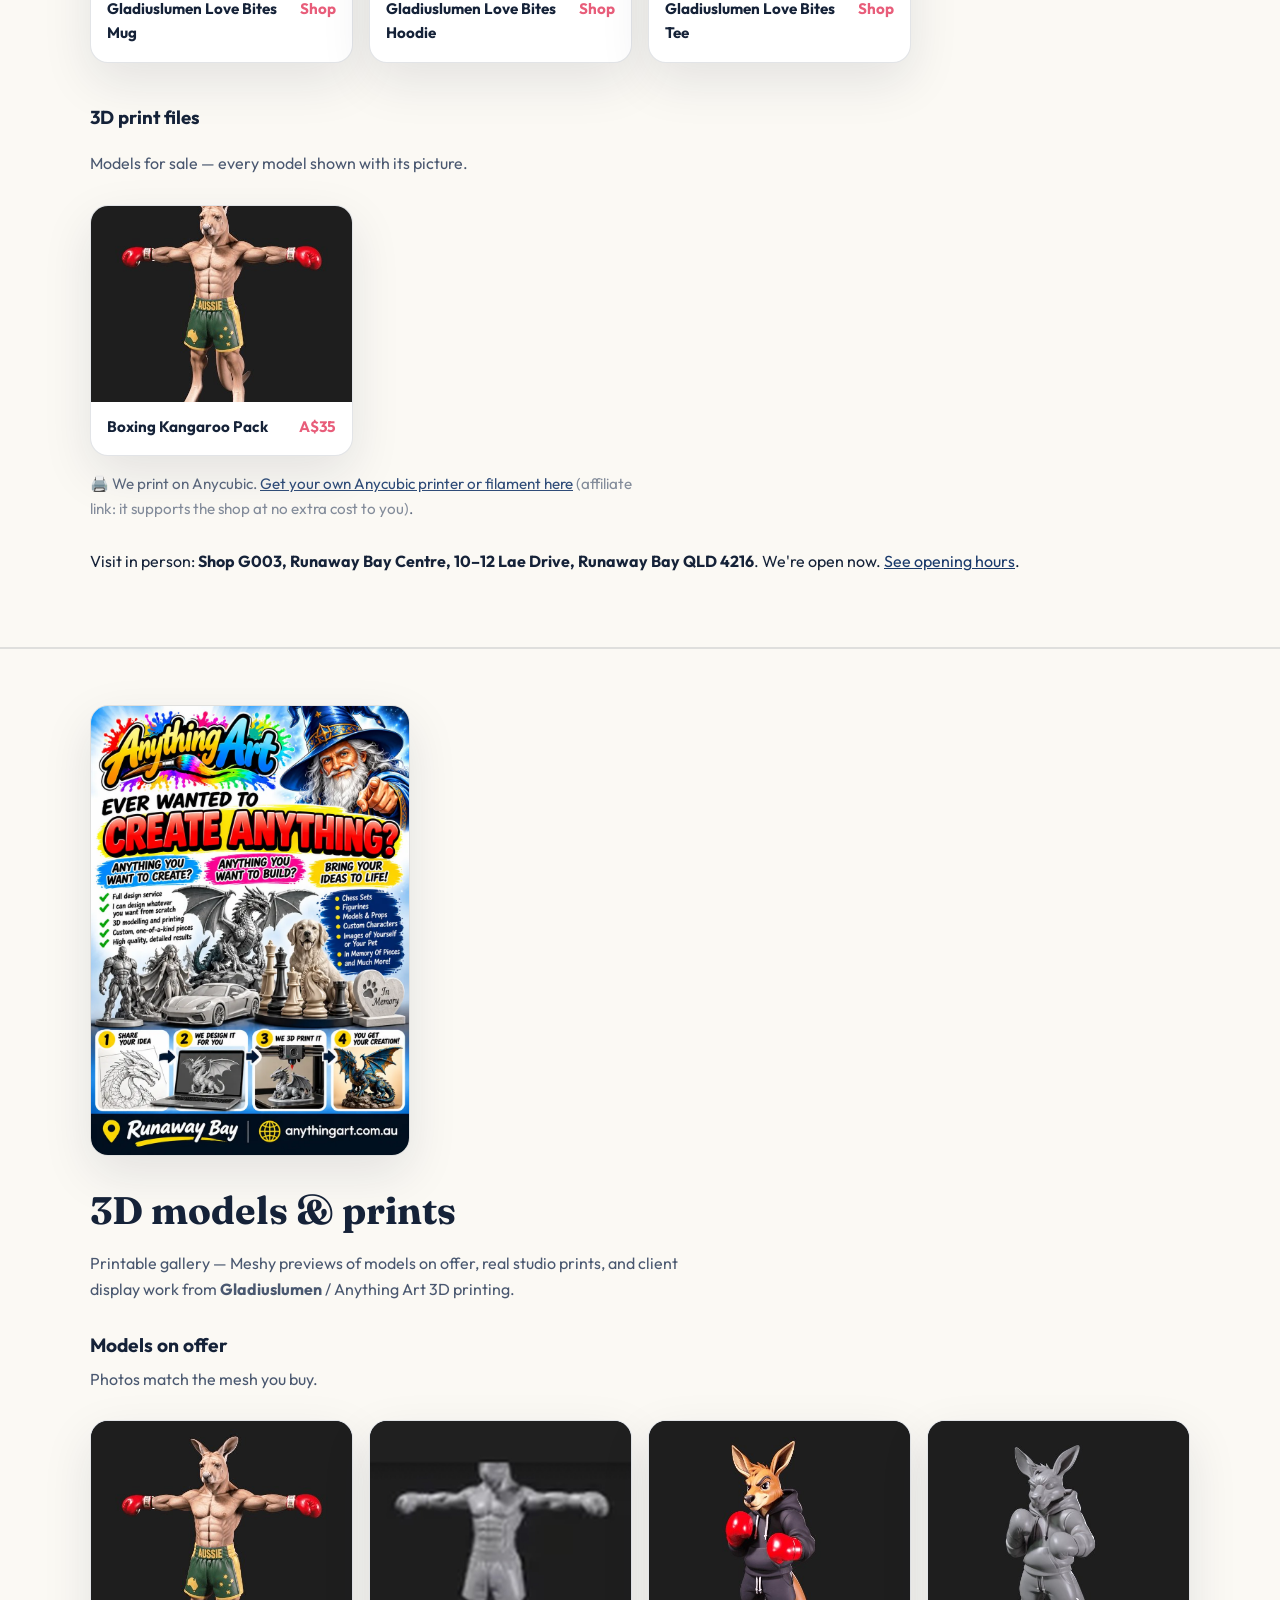
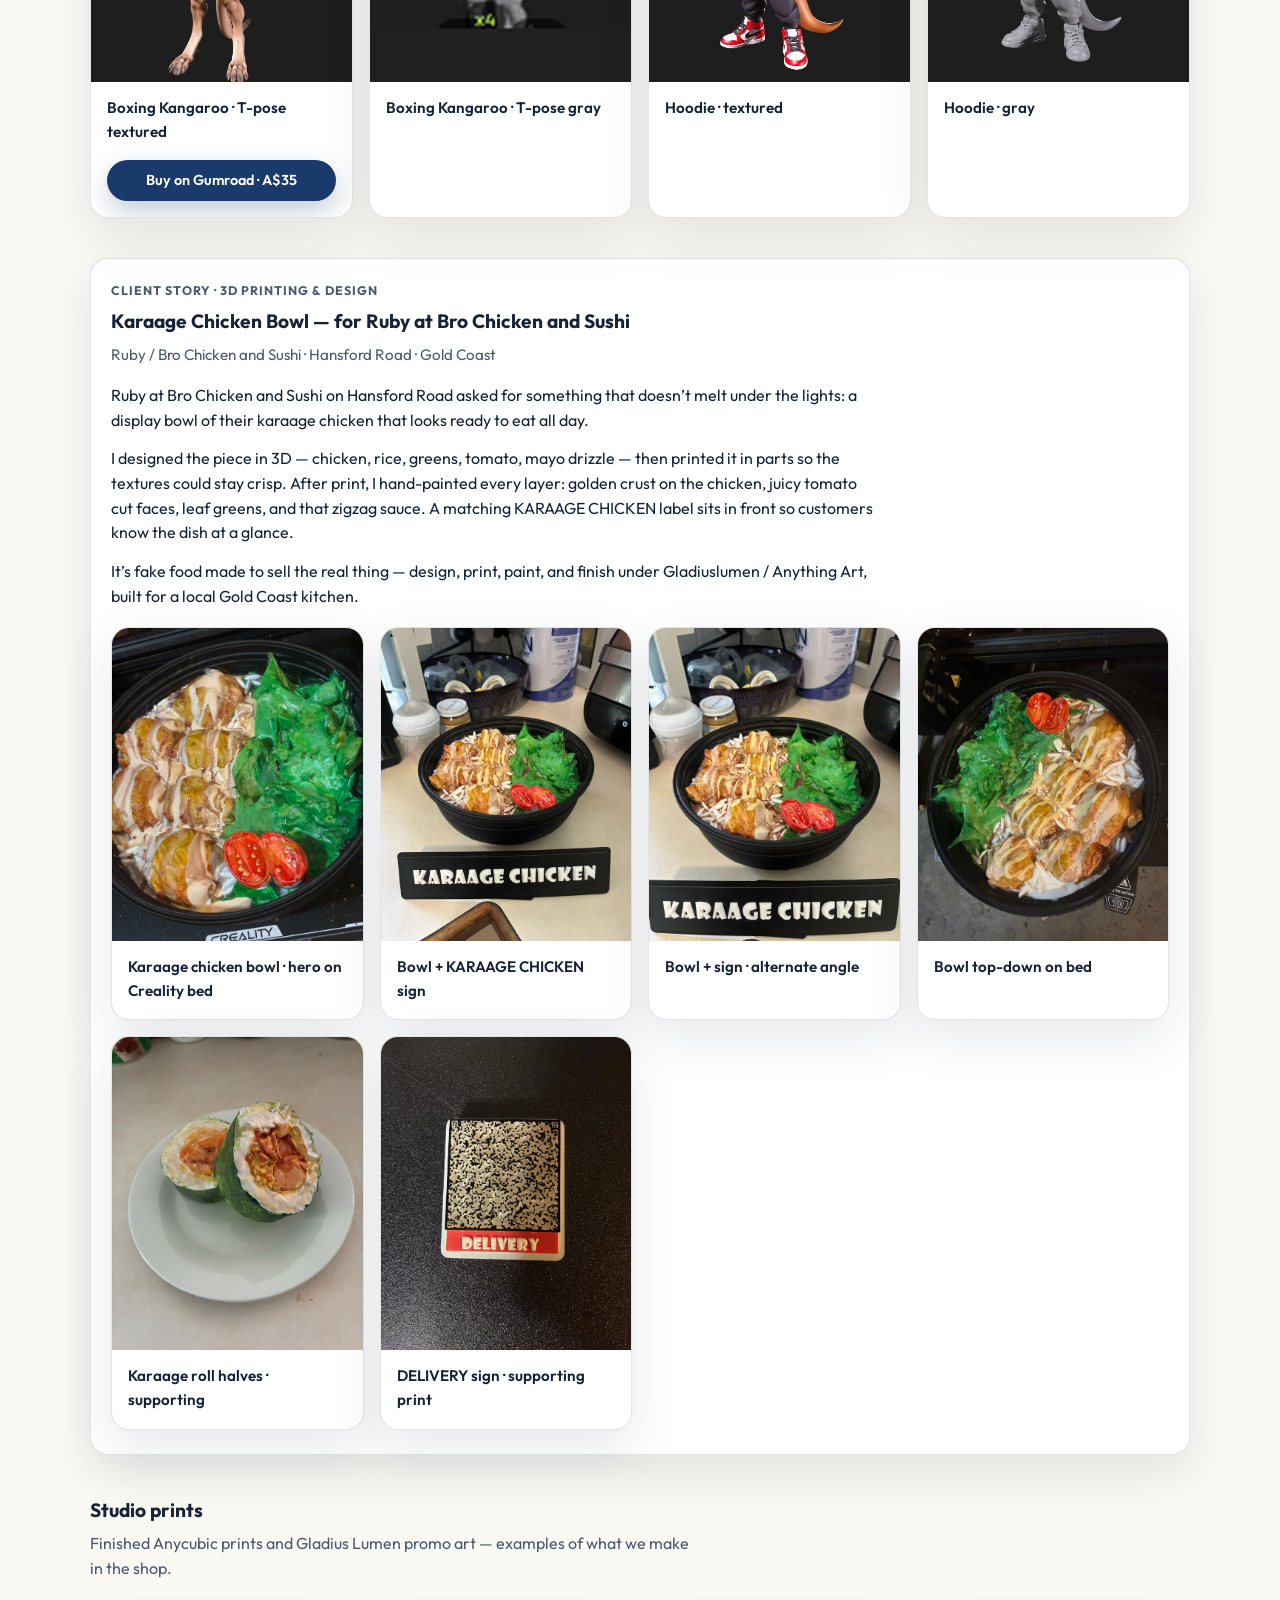
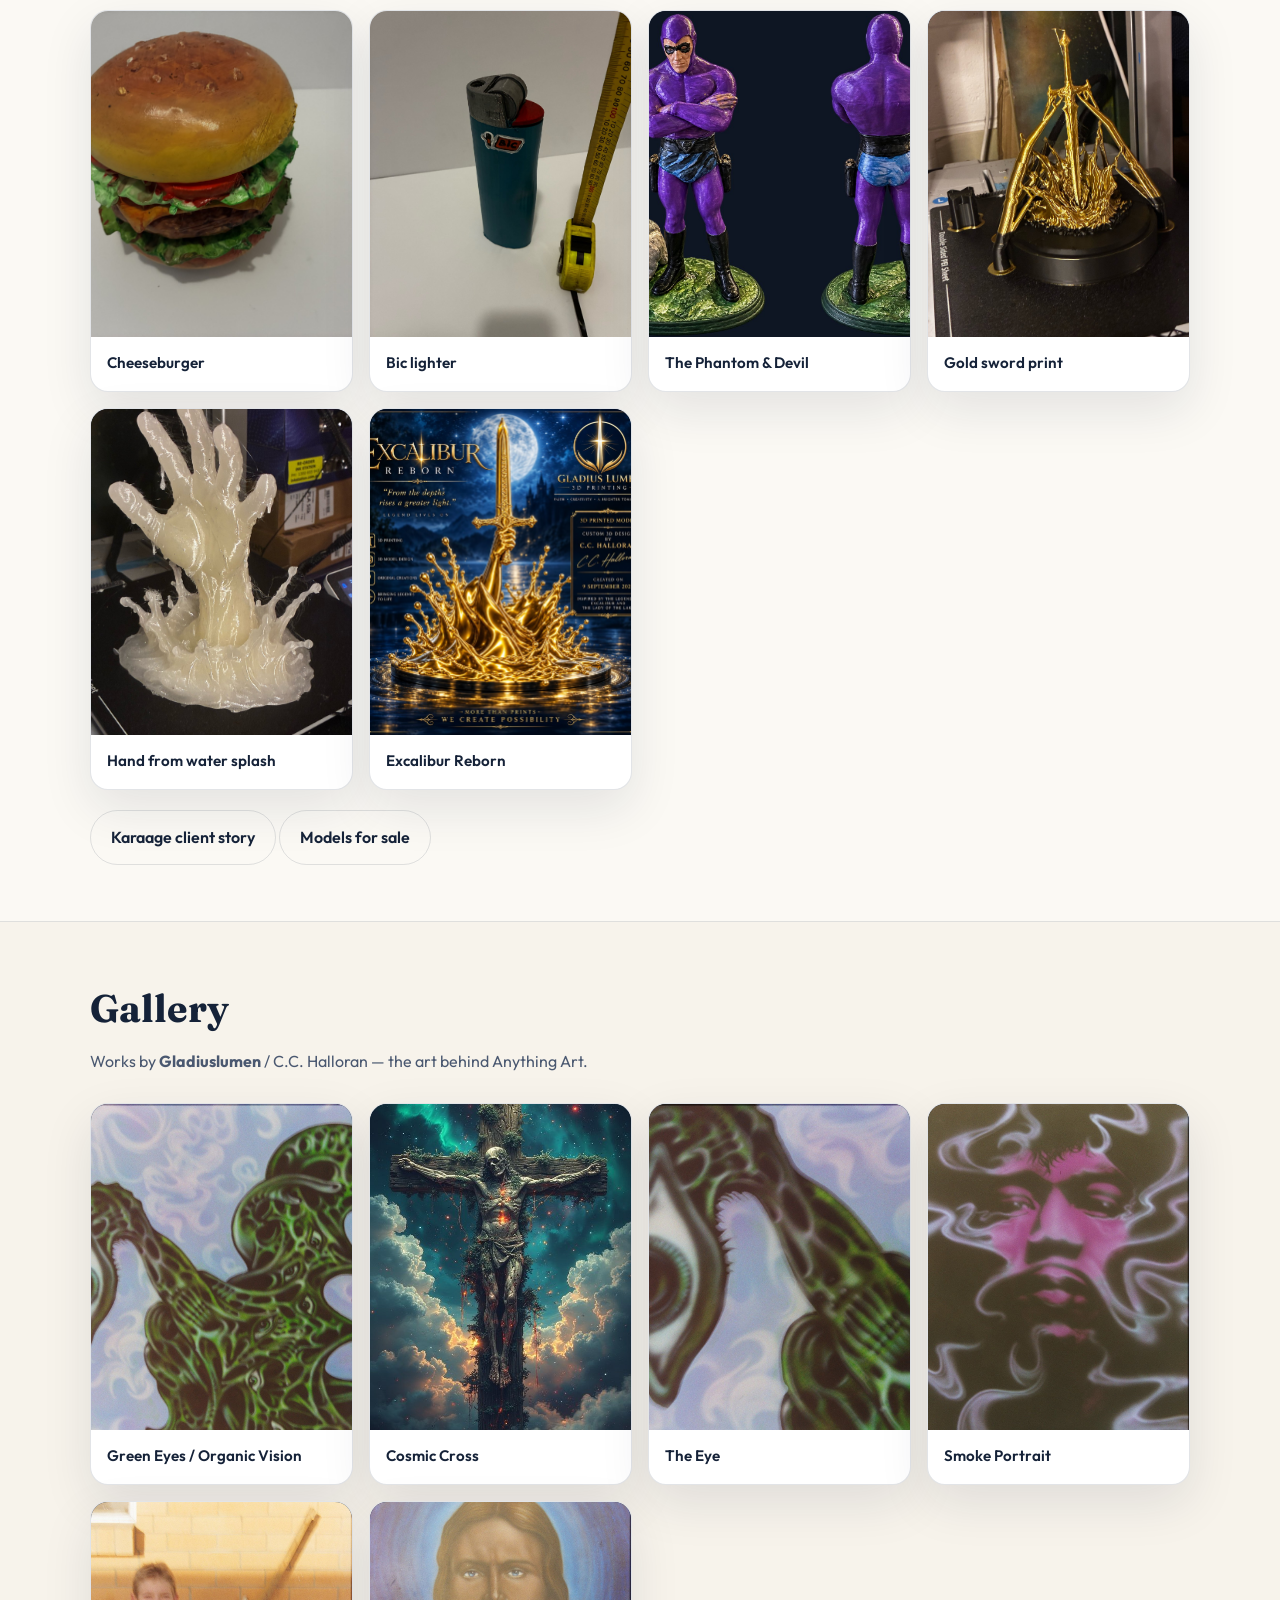
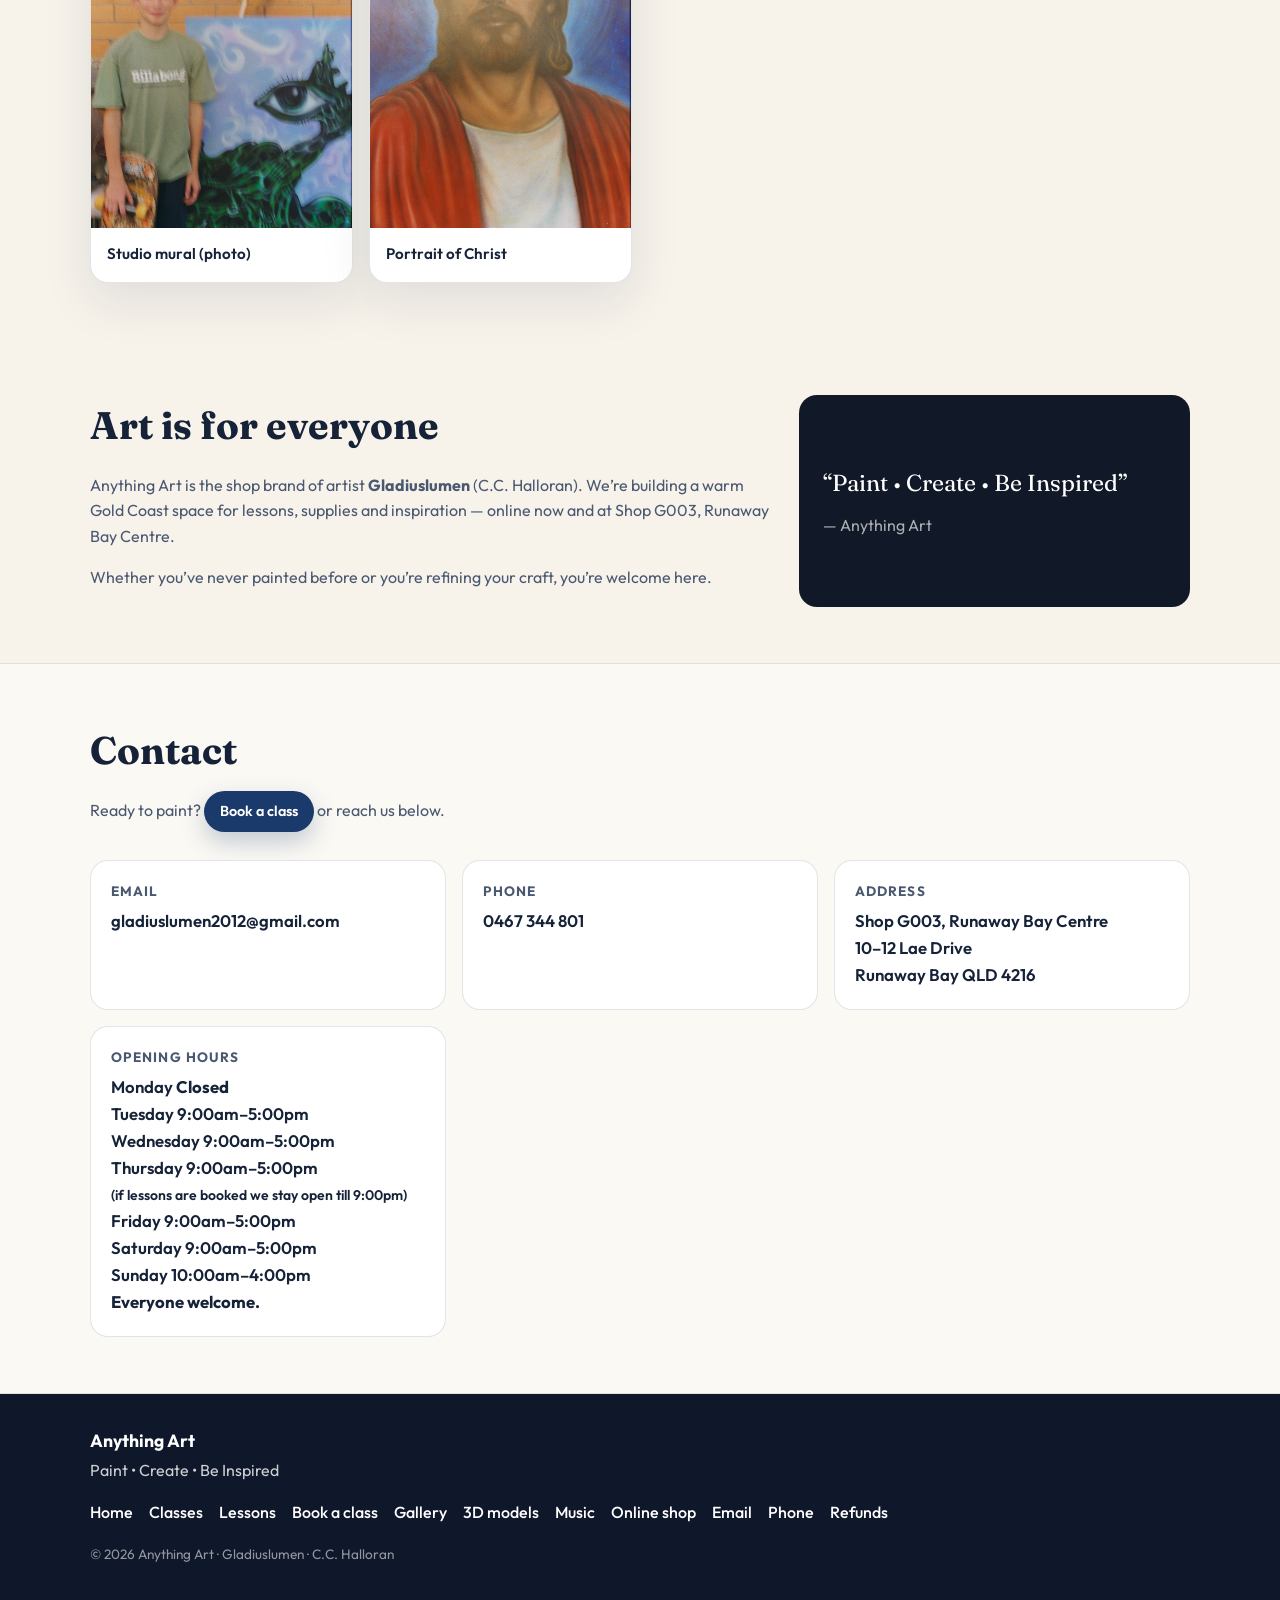
==== commit b57c6520: "Add original paintings: Moonlit Wave, Ocean Eye" ====
--- a/index.html
+++ b/index.html
@@ -215,6 +215,19 @@
             <p>DistroKid artist — Many I’s, BONG SONG, SIXTEEN CANDLES and more. Listen on Apple Music from our Music page.</p>
             <a class="btn btn-sm" href="music.html">Open Music page</a>
           </article>
+        </div>
+
+        <h3 id="paintings" style="margin-top:2.5rem">Original paintings</h3>
+        <p class="section-intro">One-of-a-kind hand-airbrushed originals by Chris (C.C. Halloran). Enquire for price on <a href="tel:+61467344801">0467 344 801</a> or view in store at Shop G003, Runaway Bay Centre.</p>
+        <div class="product-grid">
+          <figure class="product-card">
+            <a href="assets/paintings/moonlit-wave.jpg" target="_blank" rel="noopener"><img src="assets/paintings/moonlit-wave.jpg" alt="Original airbrushed painting: full moon over two palm trees and a breaking wave in deep blues" width="1200" height="1600" loading="lazy" /></a>
+            <div class="product-meta"><strong>Moonlit Wave</strong><span>Original hand-airbrushed painting by C.C. Halloran</span><span>Enquire for price · <a href="tel:+61467344801">0467 344 801</a></span><span>View in store at Shop G003, Runaway Bay Centre</span></div>
+          </figure>
+          <figure class="product-card">
+            <a href="assets/paintings/ocean-eye.jpg" target="_blank" rel="noopener"><img src="assets/paintings/ocean-eye.jpg" alt="Original airbrushed painting: a surreal eye in blue clouds above a curling ocean wave" width="1200" height="1600" loading="lazy" /></a>
+            <div class="product-meta"><strong>Ocean Eye</strong><span>Original hand-airbrushed painting by C.C. Halloran</span><span>Enquire for price · <a href="tel:+61467344801">0467 344 801</a></span><span>View in store at Shop G003, Runaway Bay Centre</span></div>
+          </figure>
         </div>
 
         <h3 id="merch" style="margin-top:2.5rem">Merch &amp; prints — Fourthwall shop</h3>
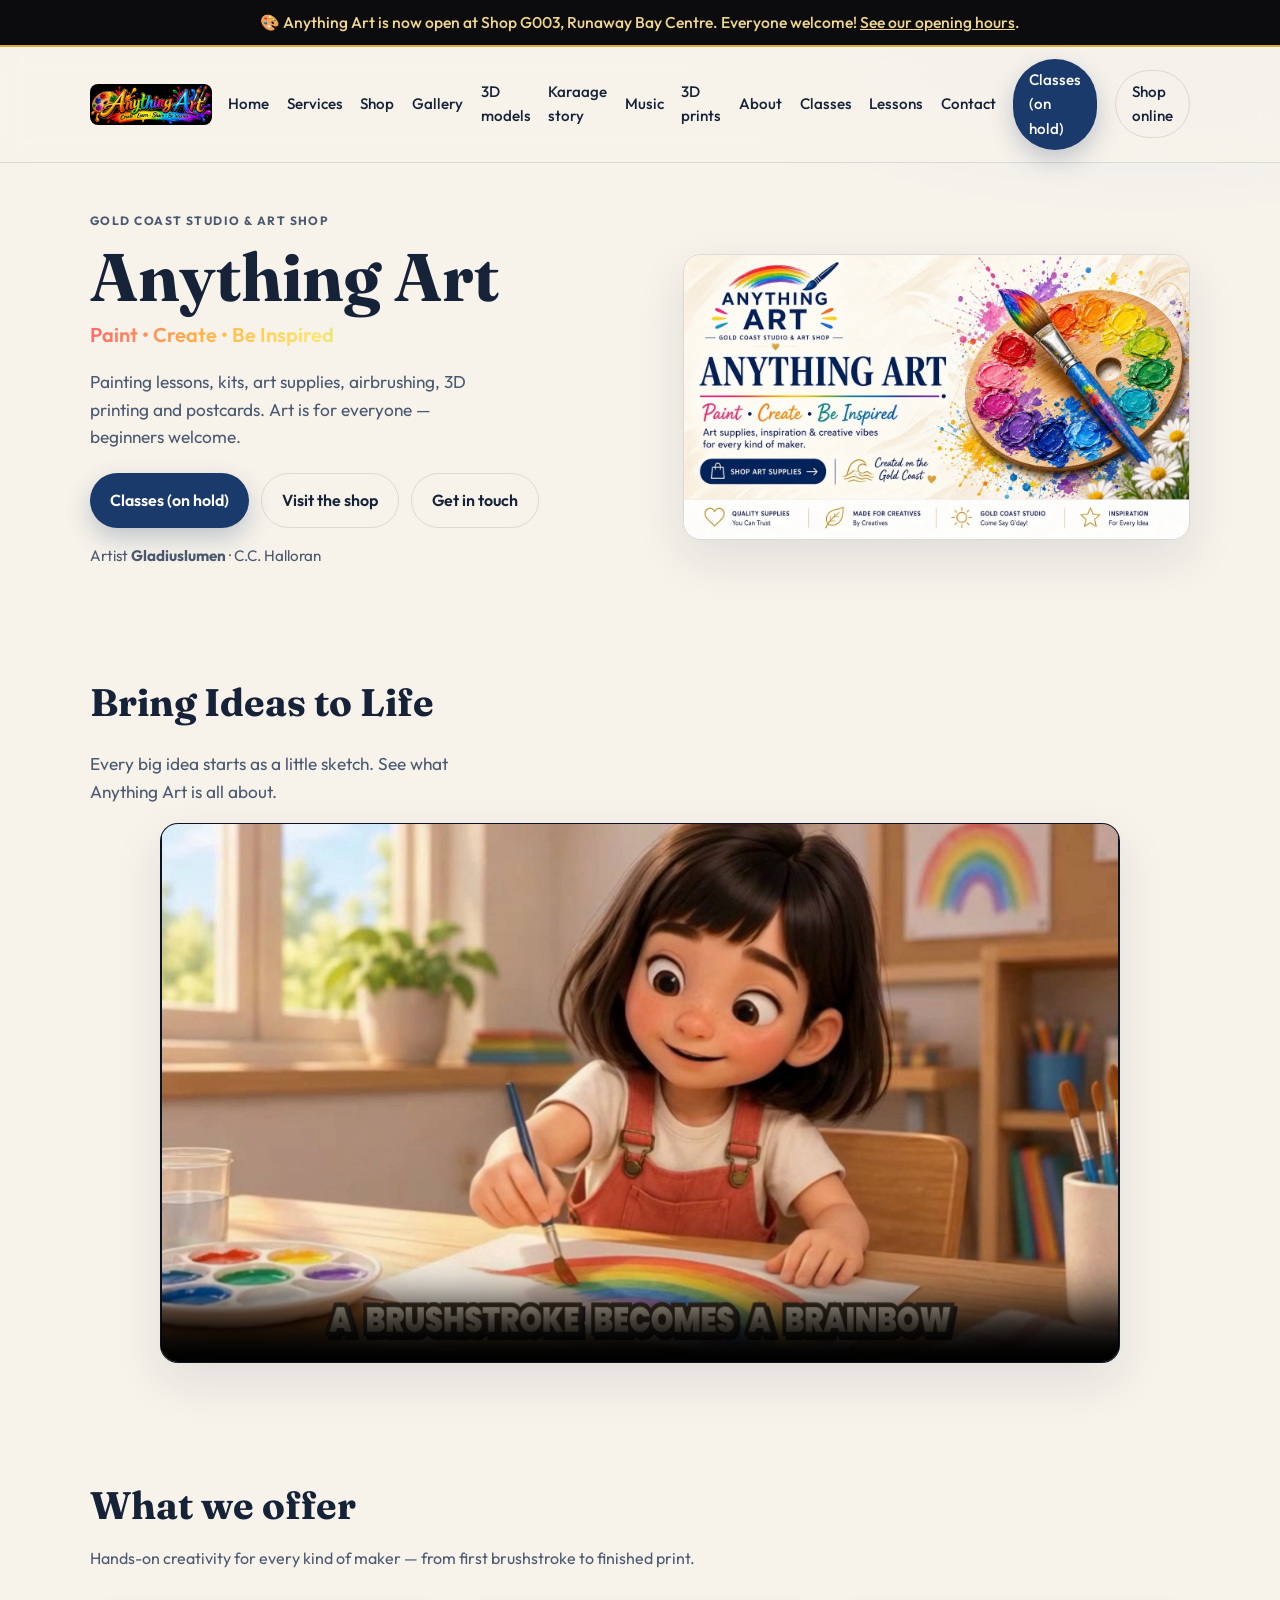
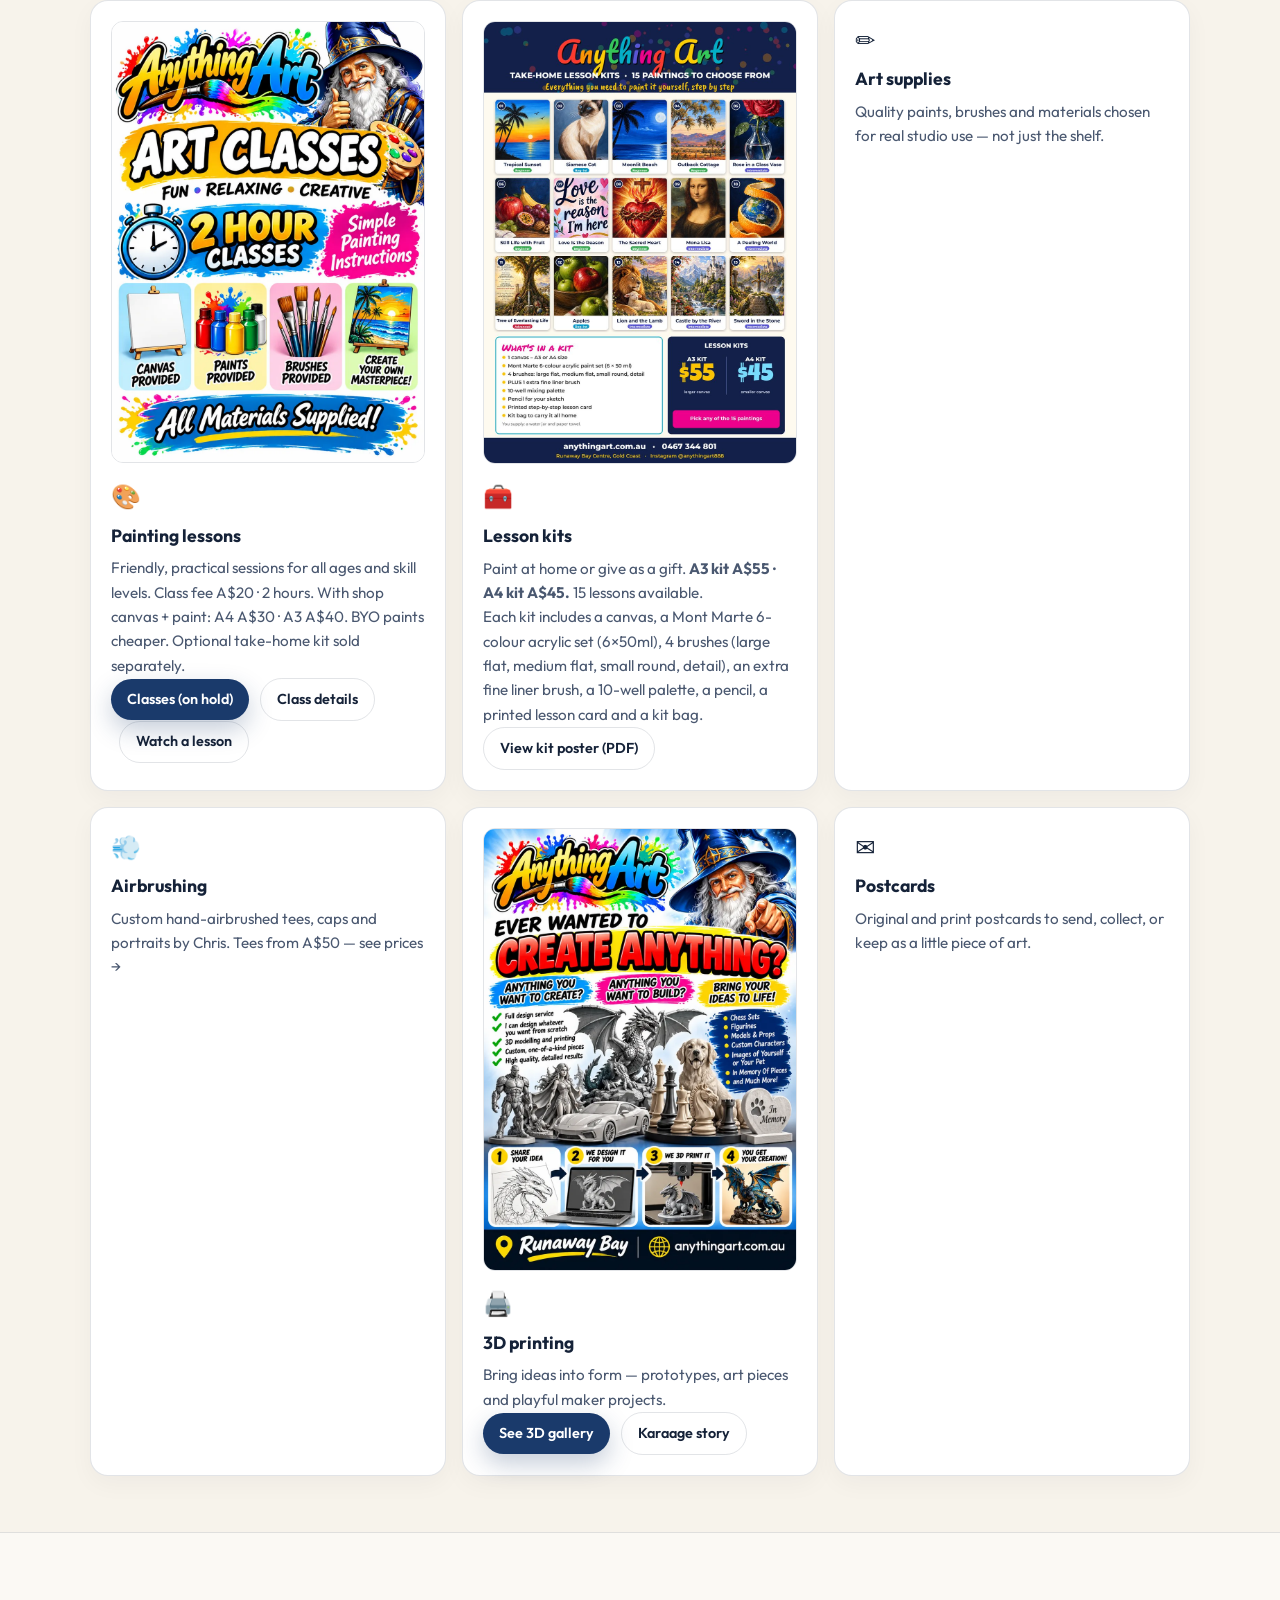
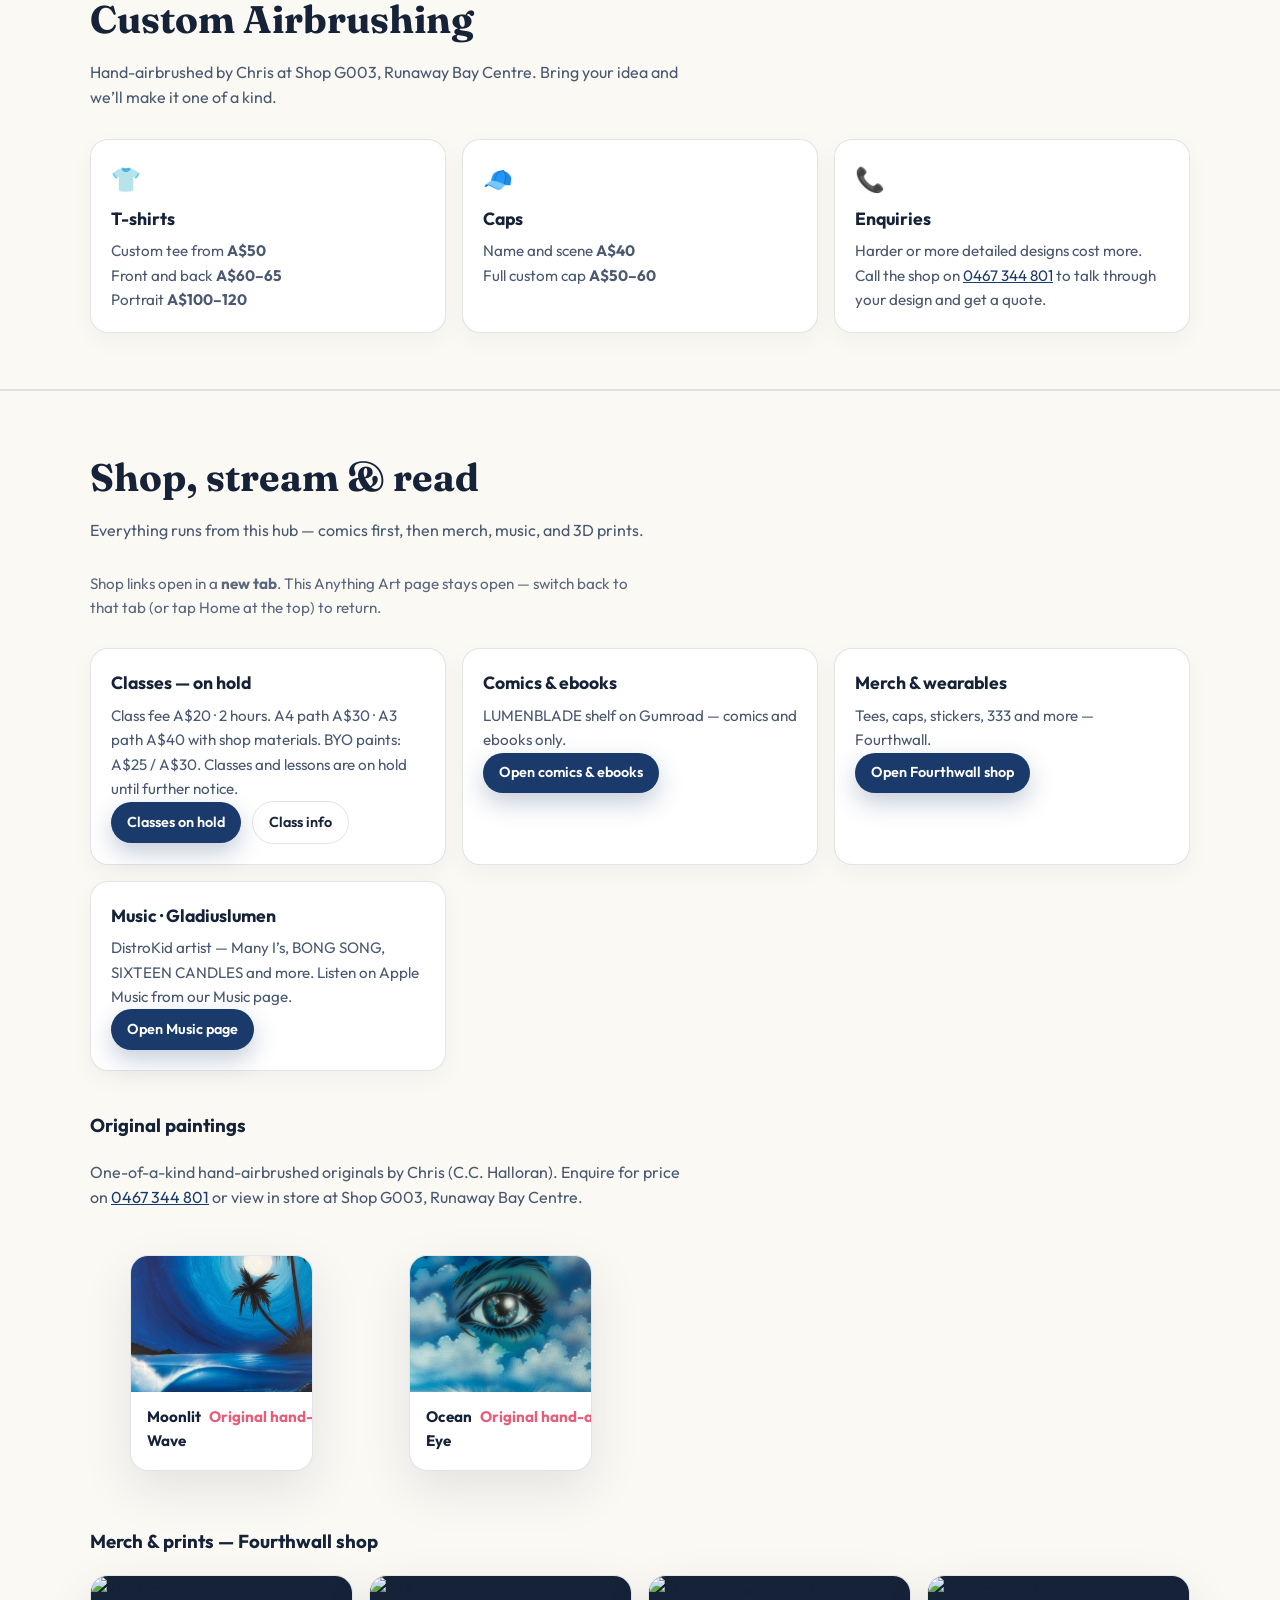
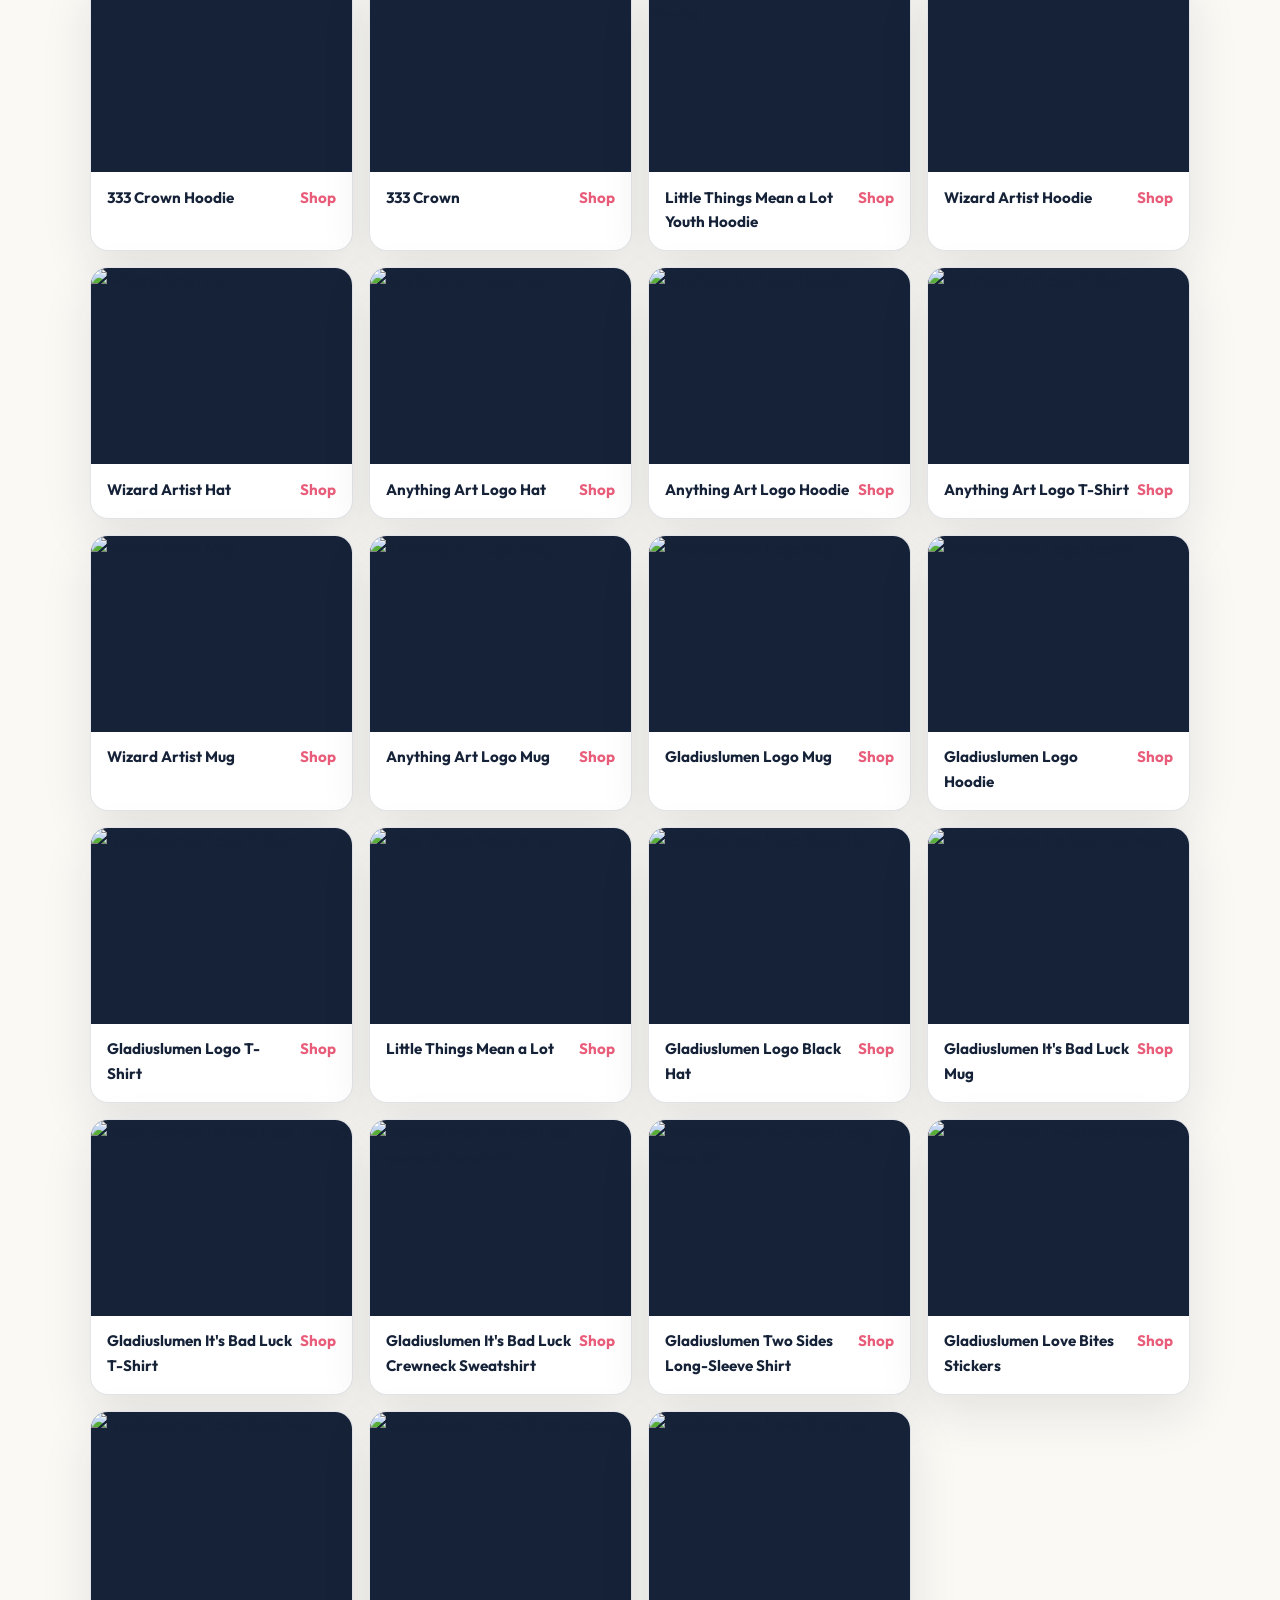
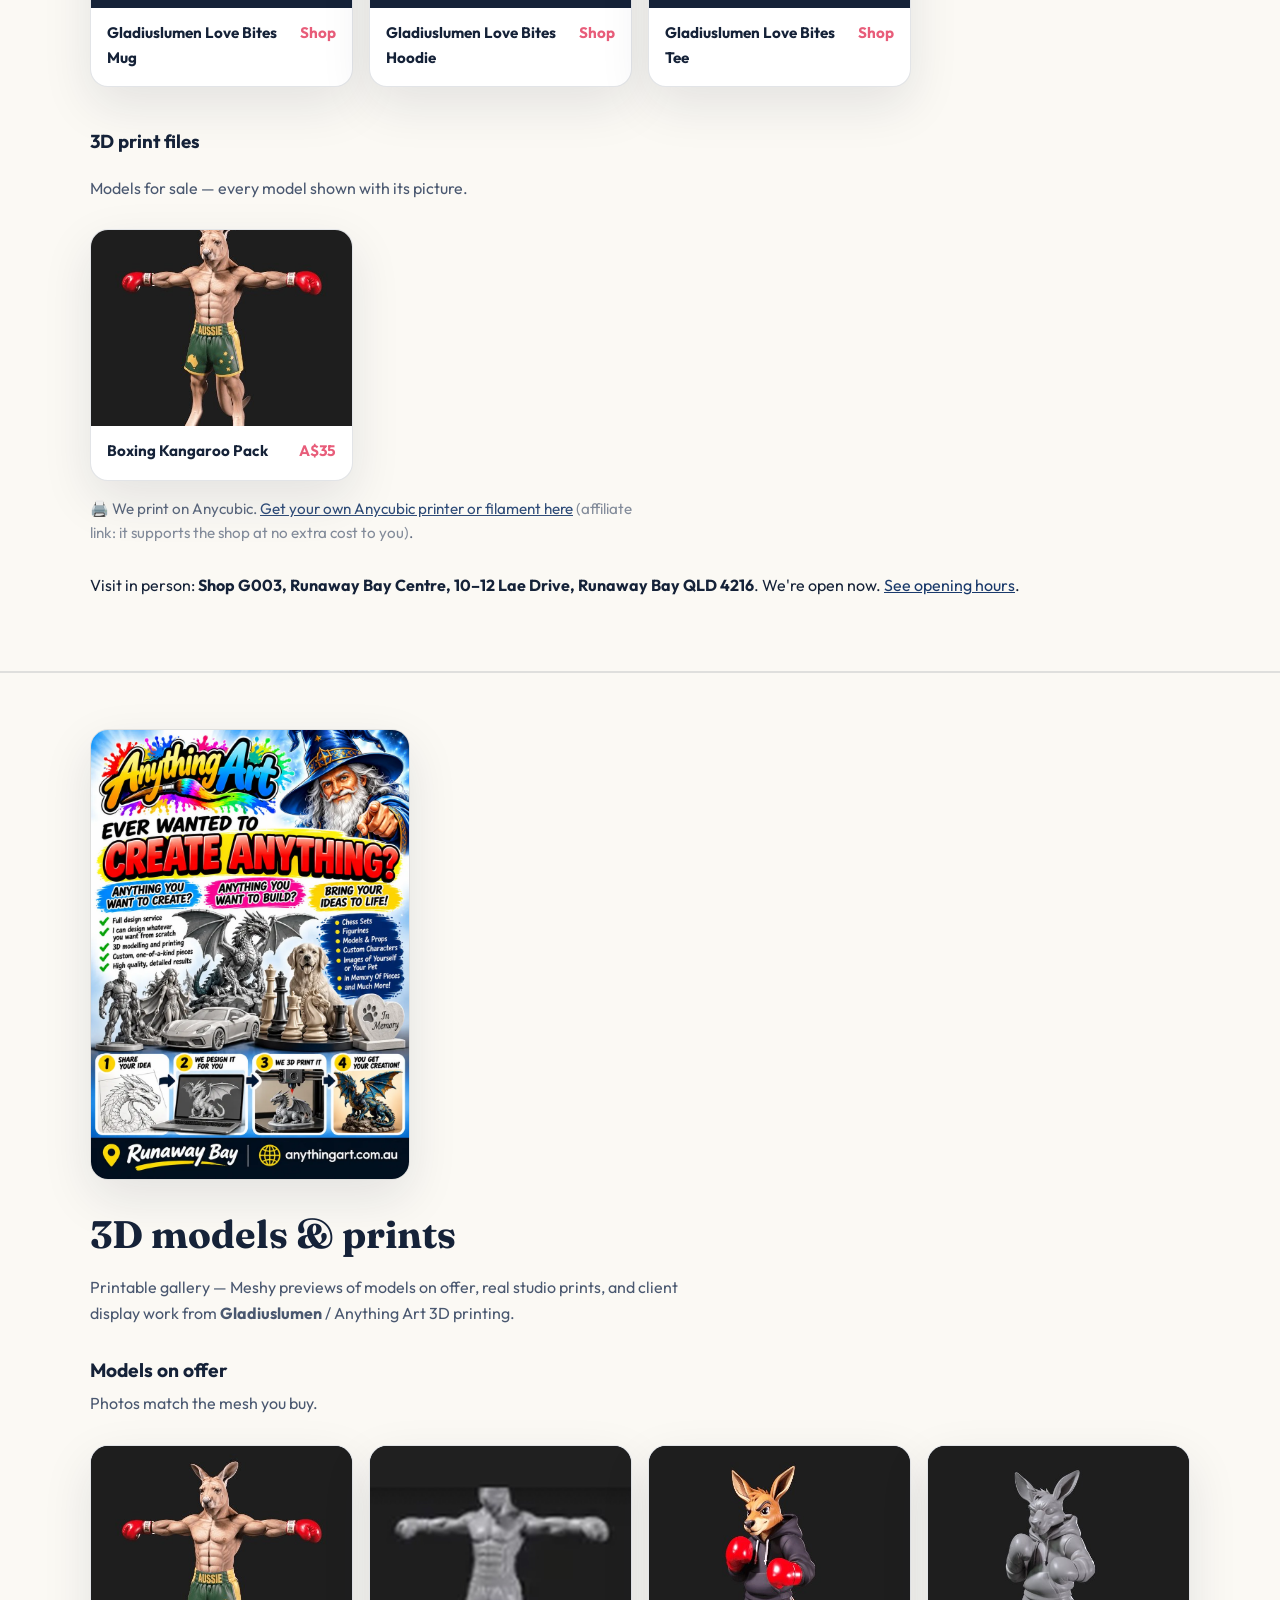
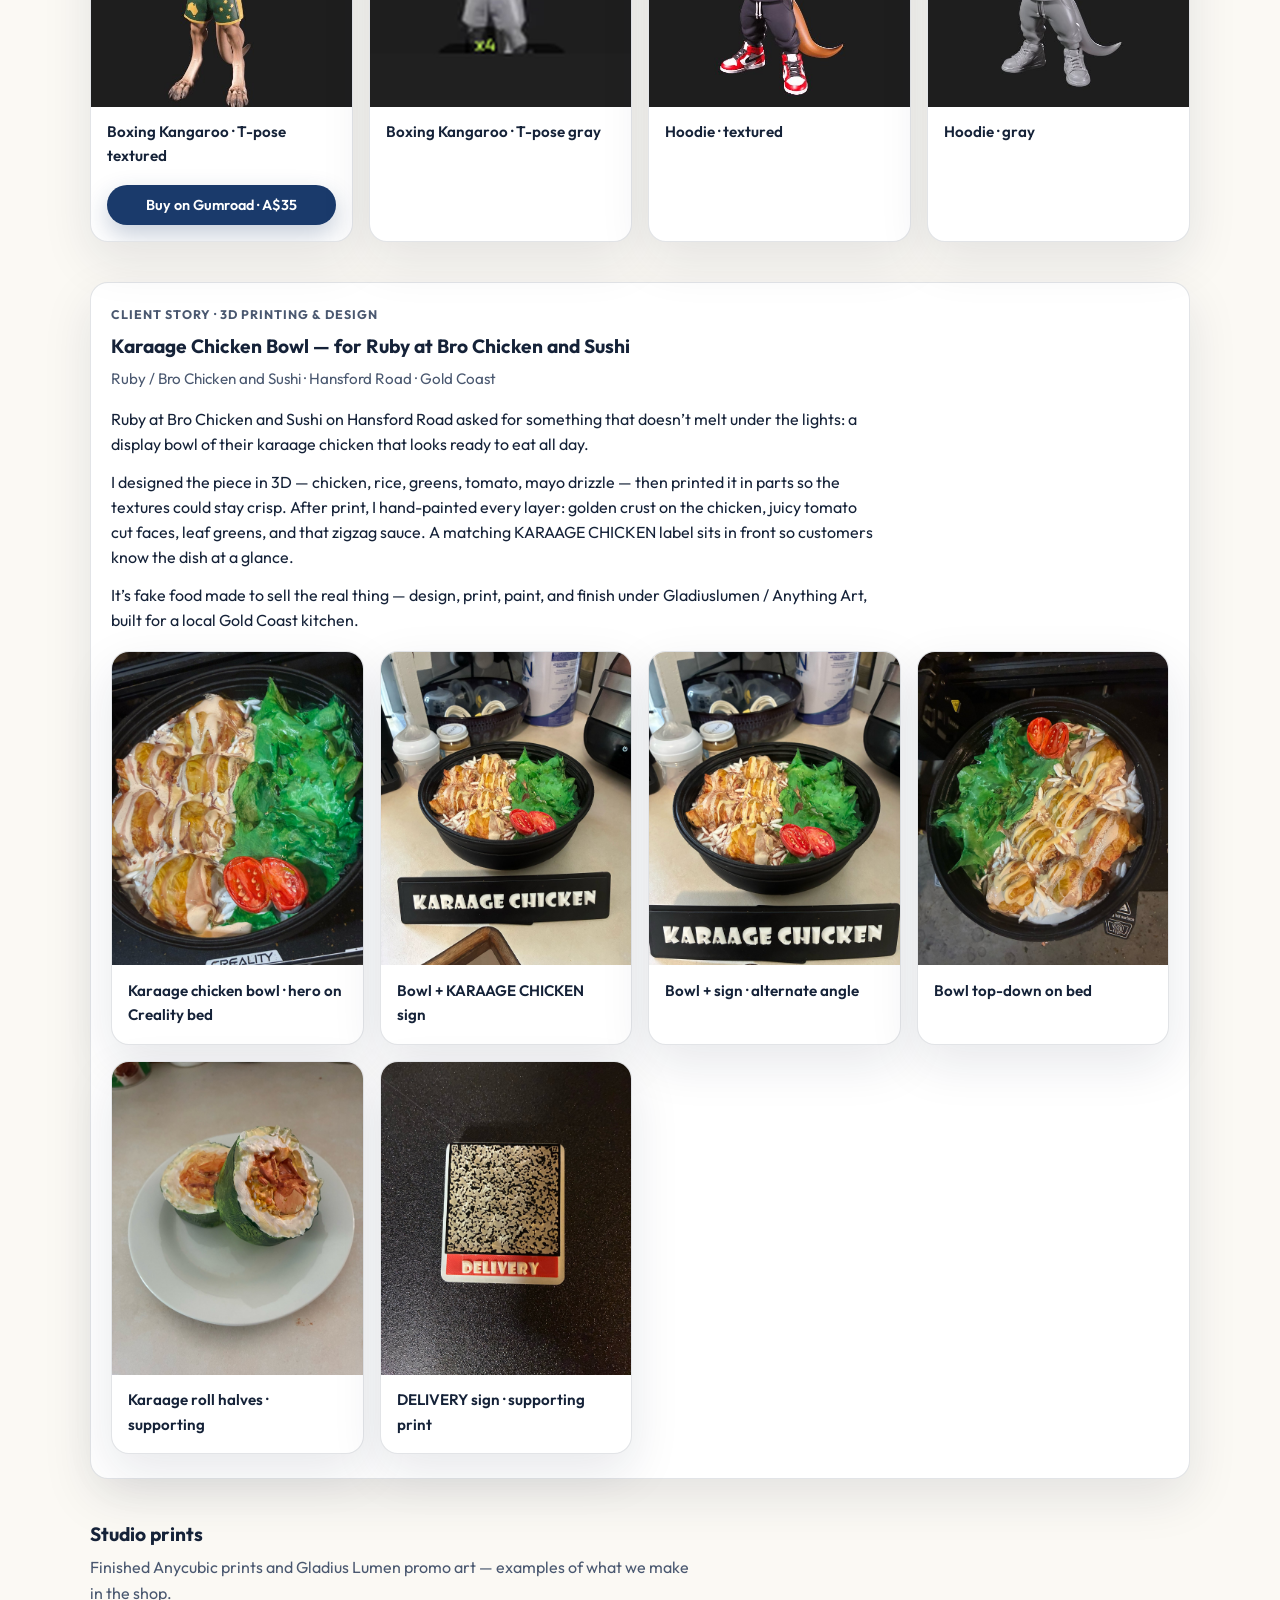
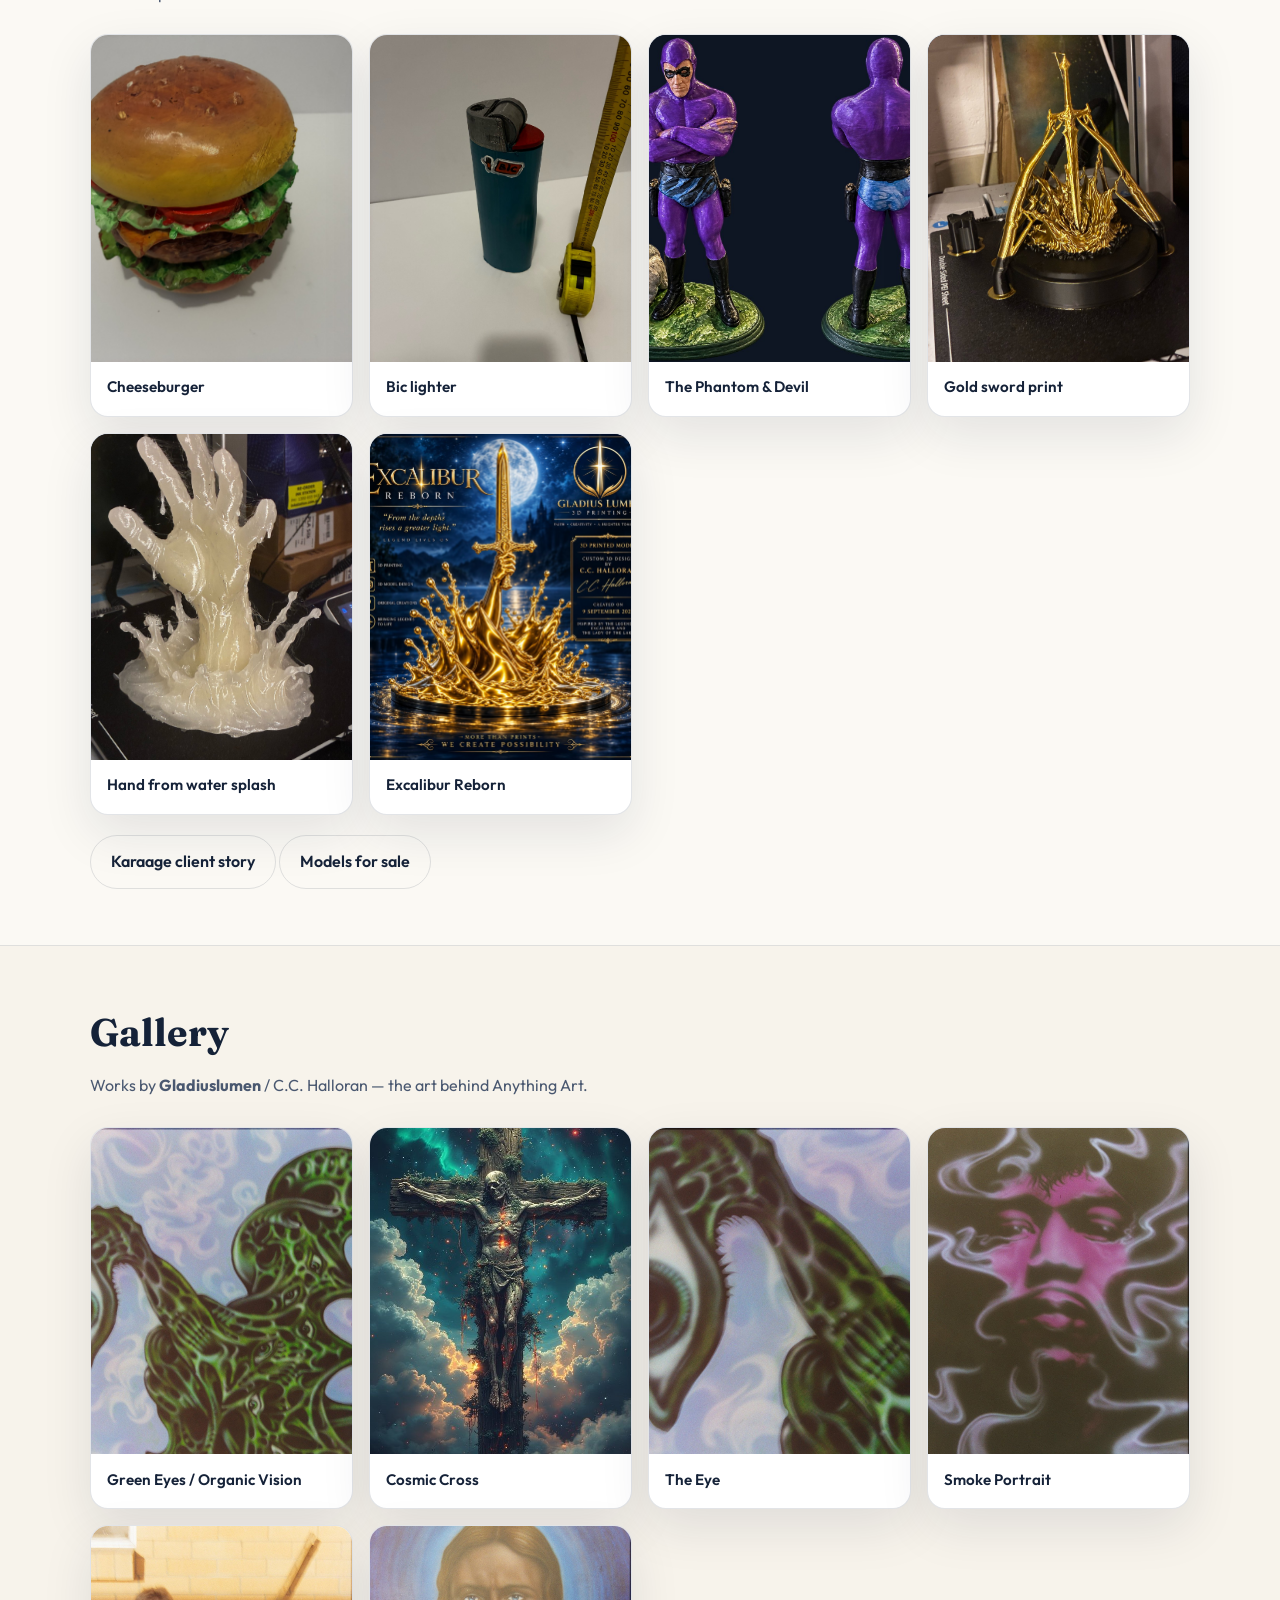
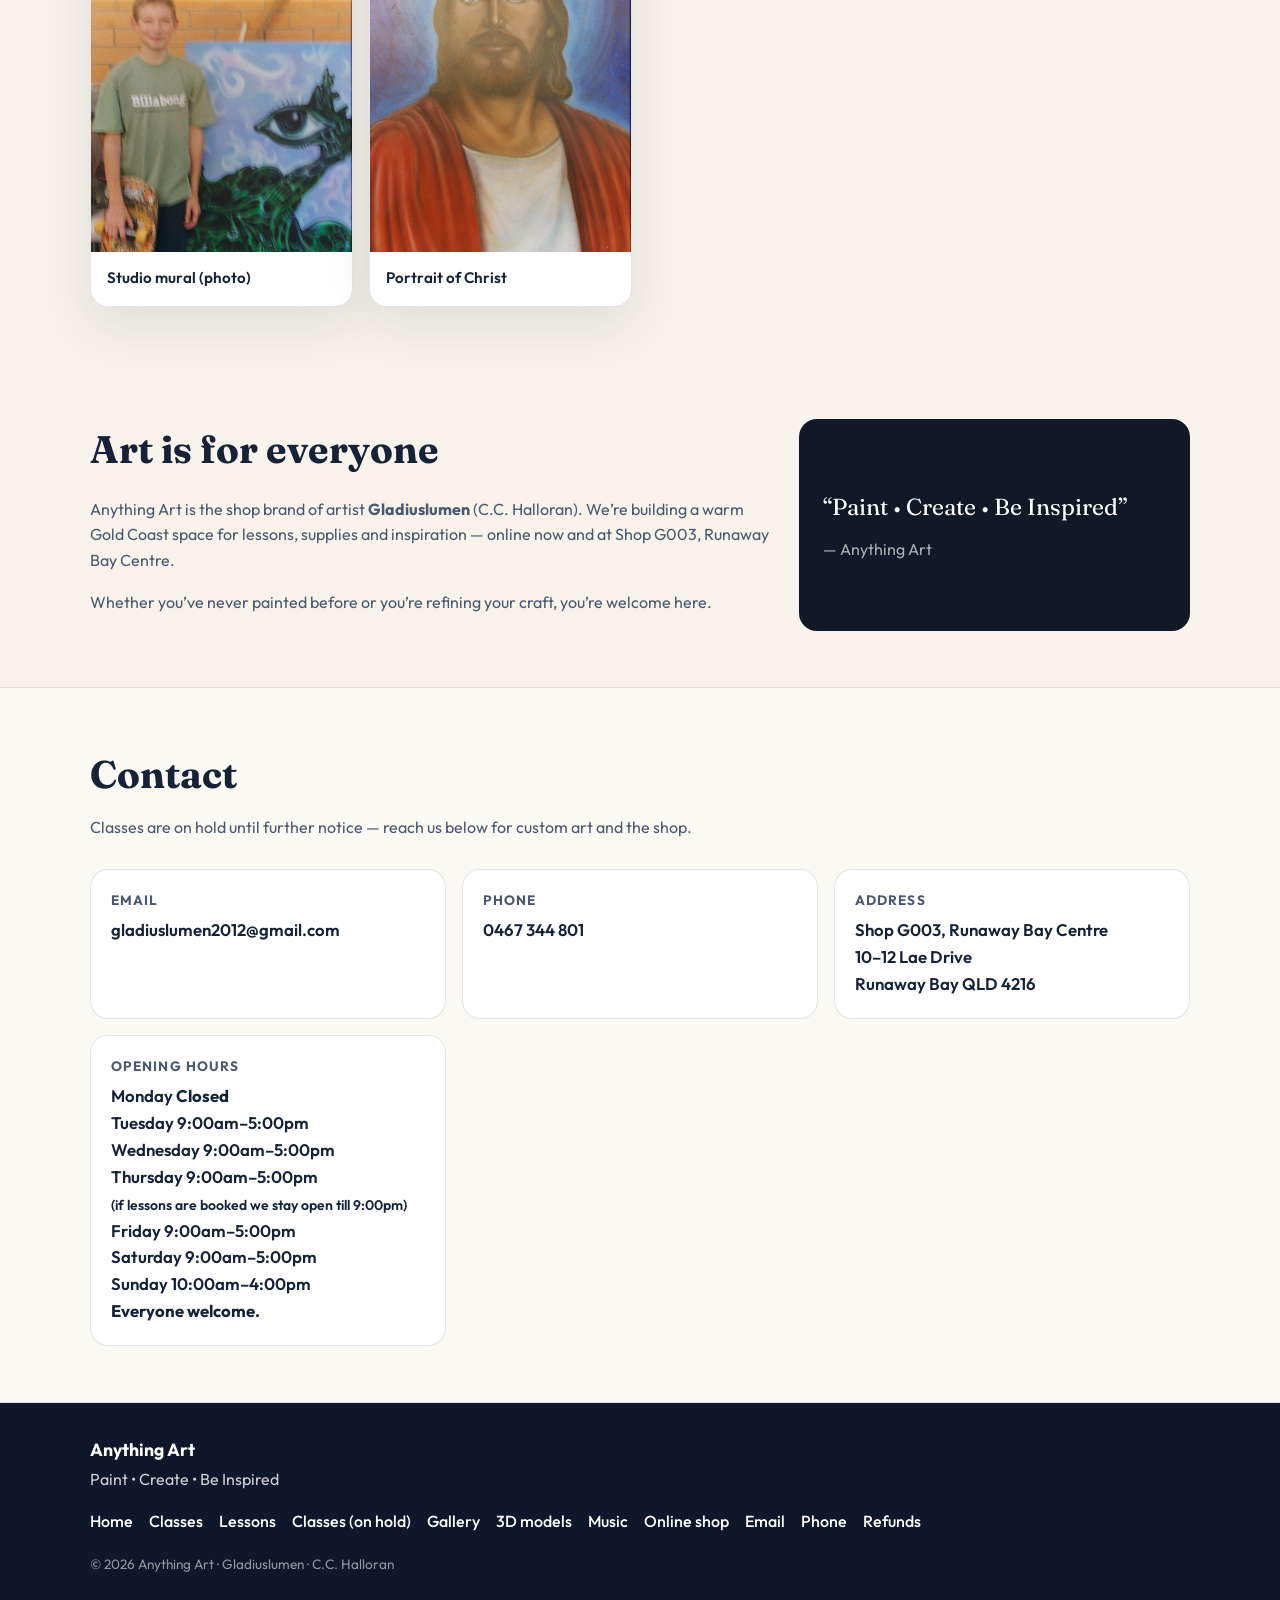
==== commit 1c5dc3ea: "Classes and lessons on hold until further notice (31 Oct 2026)" ====
--- a/index.html
+++ b/index.html
@@ -47,7 +47,7 @@
         <a href="classes.html">Classes</a>
         <a href="lessons.html">Lessons</a>
         <a href="#contact">Contact</a>
-        <a class="btn btn-sm" href="classes.html#timetable">Book a class</a>
+        <a class="btn btn-sm" href="classes.html">Classes (on hold)</a>
         <a class="btn btn-sm btn-ghost" href="https://gladiuslumen-ylt-shop.fourthwall.com/" target="_blank" rel="noopener">Shop online</a>
       </nav>
       <button class="nav-toggle" type="button" aria-expanded="false" aria-controls="mobile-nav" aria-label="Open menu">
@@ -67,7 +67,7 @@
       <a href="classes.html">Classes</a>
       <a href="lessons.html">Lessons</a>
       <a href="#contact">Contact</a>
-      <a class="btn" href="classes.html#timetable">Book a class</a>
+      <a class="btn" href="classes.html">Classes (on hold)</a>
       <a class="btn btn-ghost" href="https://gladiuslumen-ylt-shop.fourthwall.com/" target="_blank" rel="noopener">Shop online</a>
     </div>
   </header>
@@ -81,7 +81,7 @@
           <p class="tagline">Paint • Create • Be Inspired</p>
           <p class="lede">Painting lessons, kits, art supplies, airbrushing, 3D printing and postcards. Art is for everyone — beginners welcome.</p>
           <div class="hero-cta">
-            <a class="btn" href="classes.html#timetable">Book a class</a>
+            <a class="btn" href="classes.html">Classes (on hold)</a>
             <a class="btn btn-ghost" href="https://gladiuslumen-ylt-shop.fourthwall.com/" target="_blank" rel="noopener">Visit the shop</a>
             <a class="btn btn-ghost" href="#contact">Get in touch</a>
           </div>
@@ -122,7 +122,7 @@
             <div class="card-icon" aria-hidden="true">🎨</div>
             <h3>Painting lessons</h3>
             <p>Friendly, practical sessions for all ages and skill levels. Class fee A$20 · 2 hours. With shop canvas + paint: A4 A$30 · A3 A$40. BYO paints cheaper. Optional take-home kit sold separately.</p>
-            <a class="btn btn-sm" href="classes.html#timetable">Book a class</a>
+            <a class="btn btn-sm" href="classes.html">Classes (on hold)</a>
             <a class="btn btn-sm btn-ghost" href="classes.html" style="margin-left:.5rem">Class details</a>
             <a class="btn btn-sm btn-ghost" href="lessons.html" style="margin-left:.5rem">Watch a lesson</a>
           </article>
@@ -195,9 +195,9 @@
         <p class="section-intro" style="font-size:0.95rem;opacity:0.9">Shop links open in a <strong>new tab</strong>. This Anything Art page stays open — switch back to that tab (or tap Home at the top) to return.</p>
         <div class="cards">
           <article class="card">
-            <h3>Book a class</h3>
-            <p>Class fee A$20 · 2 hours. A4 path A$30 · A3 path A$40 with shop materials. BYO paints: A$25 / A$30. Pay class fee when you book.</p>
-            <a class="btn btn-sm" href="classes.html#timetable">Book now</a>
+            <h3>Classes — on hold</h3>
+            <p>Class fee A$20 · 2 hours. A4 path A$30 · A3 path A$40 with shop materials. BYO paints: A$25 / A$30. Classes and lessons are on hold until further notice.</p>
+            <a class="btn btn-sm" href="classes.html">Classes on hold</a>
             <a class="btn btn-sm btn-ghost" href="classes.html" style="margin-left:.5rem">Class info</a>
           </article>
           <article class="card">
@@ -467,7 +467,7 @@
     <section id="contact" class="section section-alt">
       <div class="wrap">
         <h2>Contact</h2>
-        <p class="section-intro">Ready to paint? <a class="btn btn-sm" href="classes.html#timetable">Book a class</a> or reach us below.</p>
+        <p class="section-intro">Classes are on hold until further notice — reach us below for custom art and the shop.</p>
         <div class="contact-grid">
           <div class="contact-card">
             <h3>Email</h3>
@@ -501,7 +501,7 @@
         <a href="https://anythingart.com.au/">Home</a>
         <a href="classes.html">Classes</a>
         <a href="lessons.html">Lessons</a>
-        <a href="classes.html#timetable">Book a class</a>
+        <a href="classes.html">Classes (on hold)</a>
         <a href="#gallery">Gallery</a>
         <a href="#3d-gallery">3D models</a>
         <a href="music.html">Music</a>
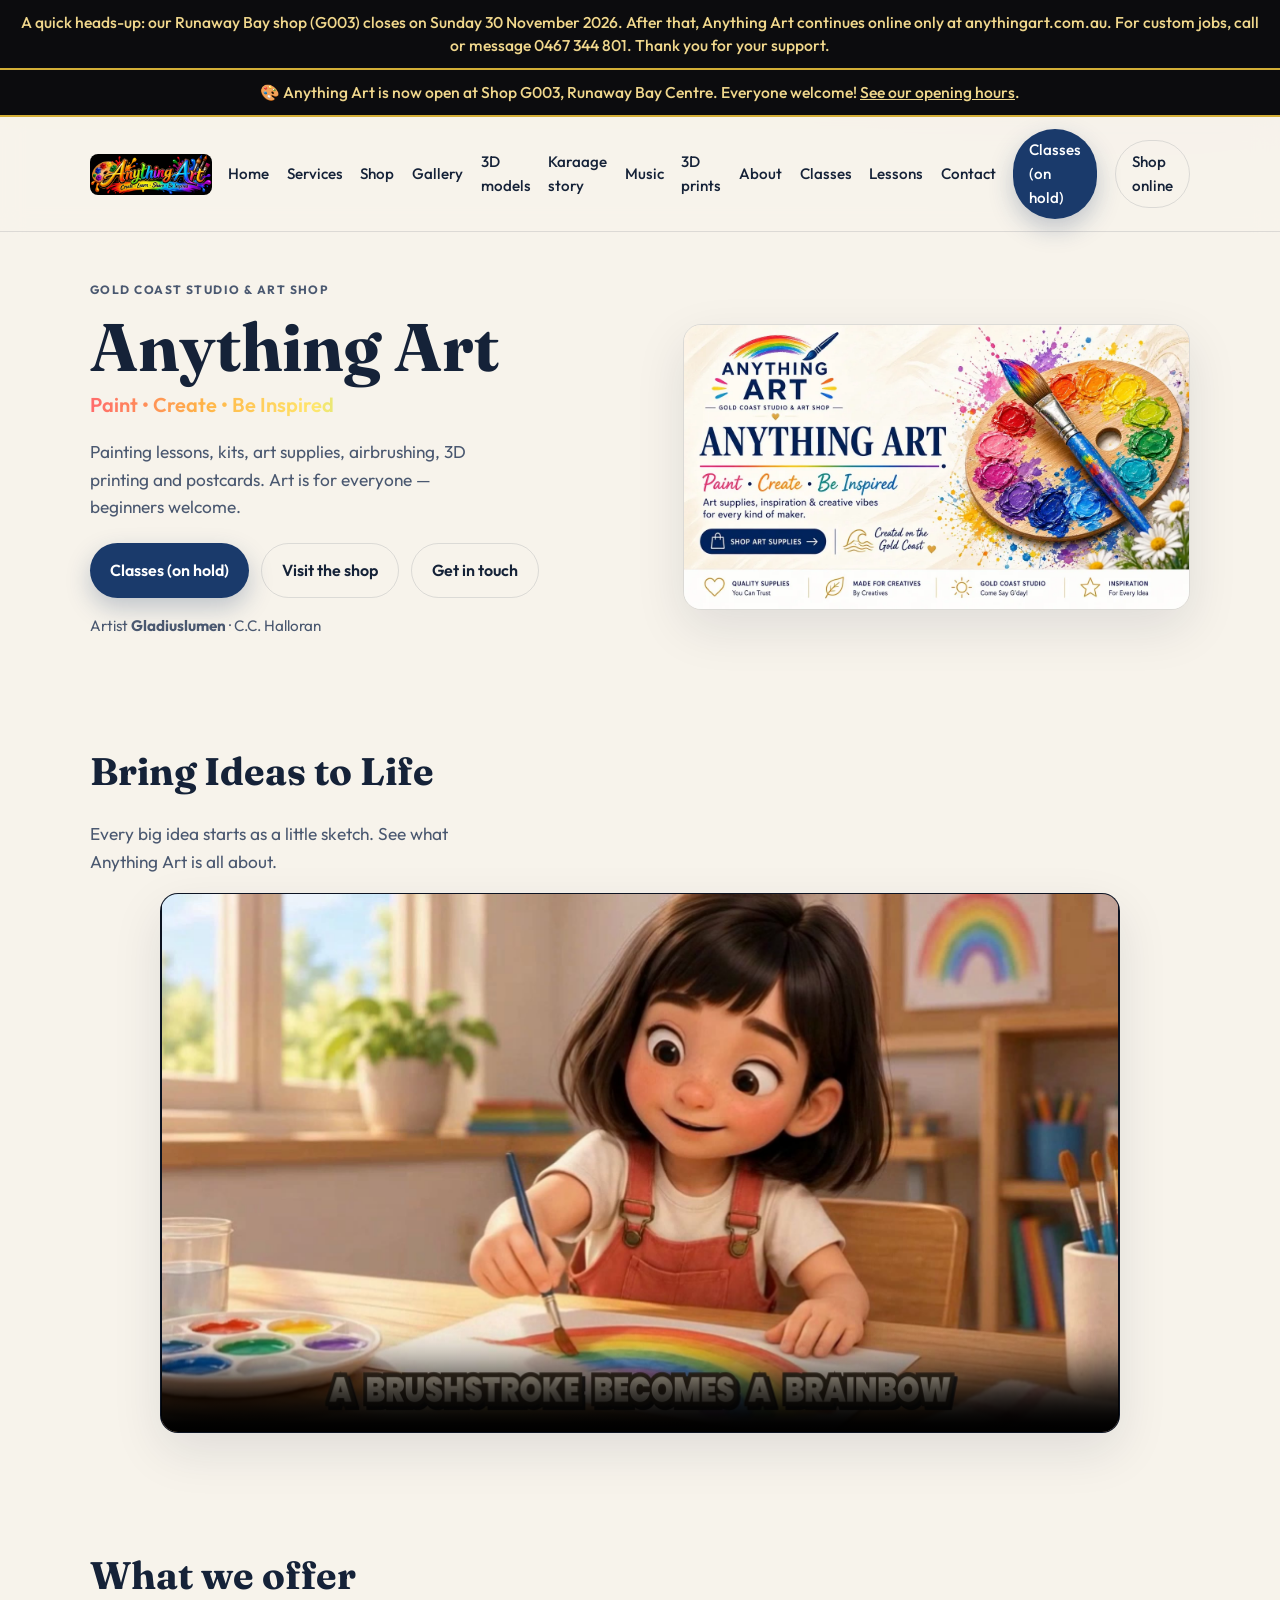
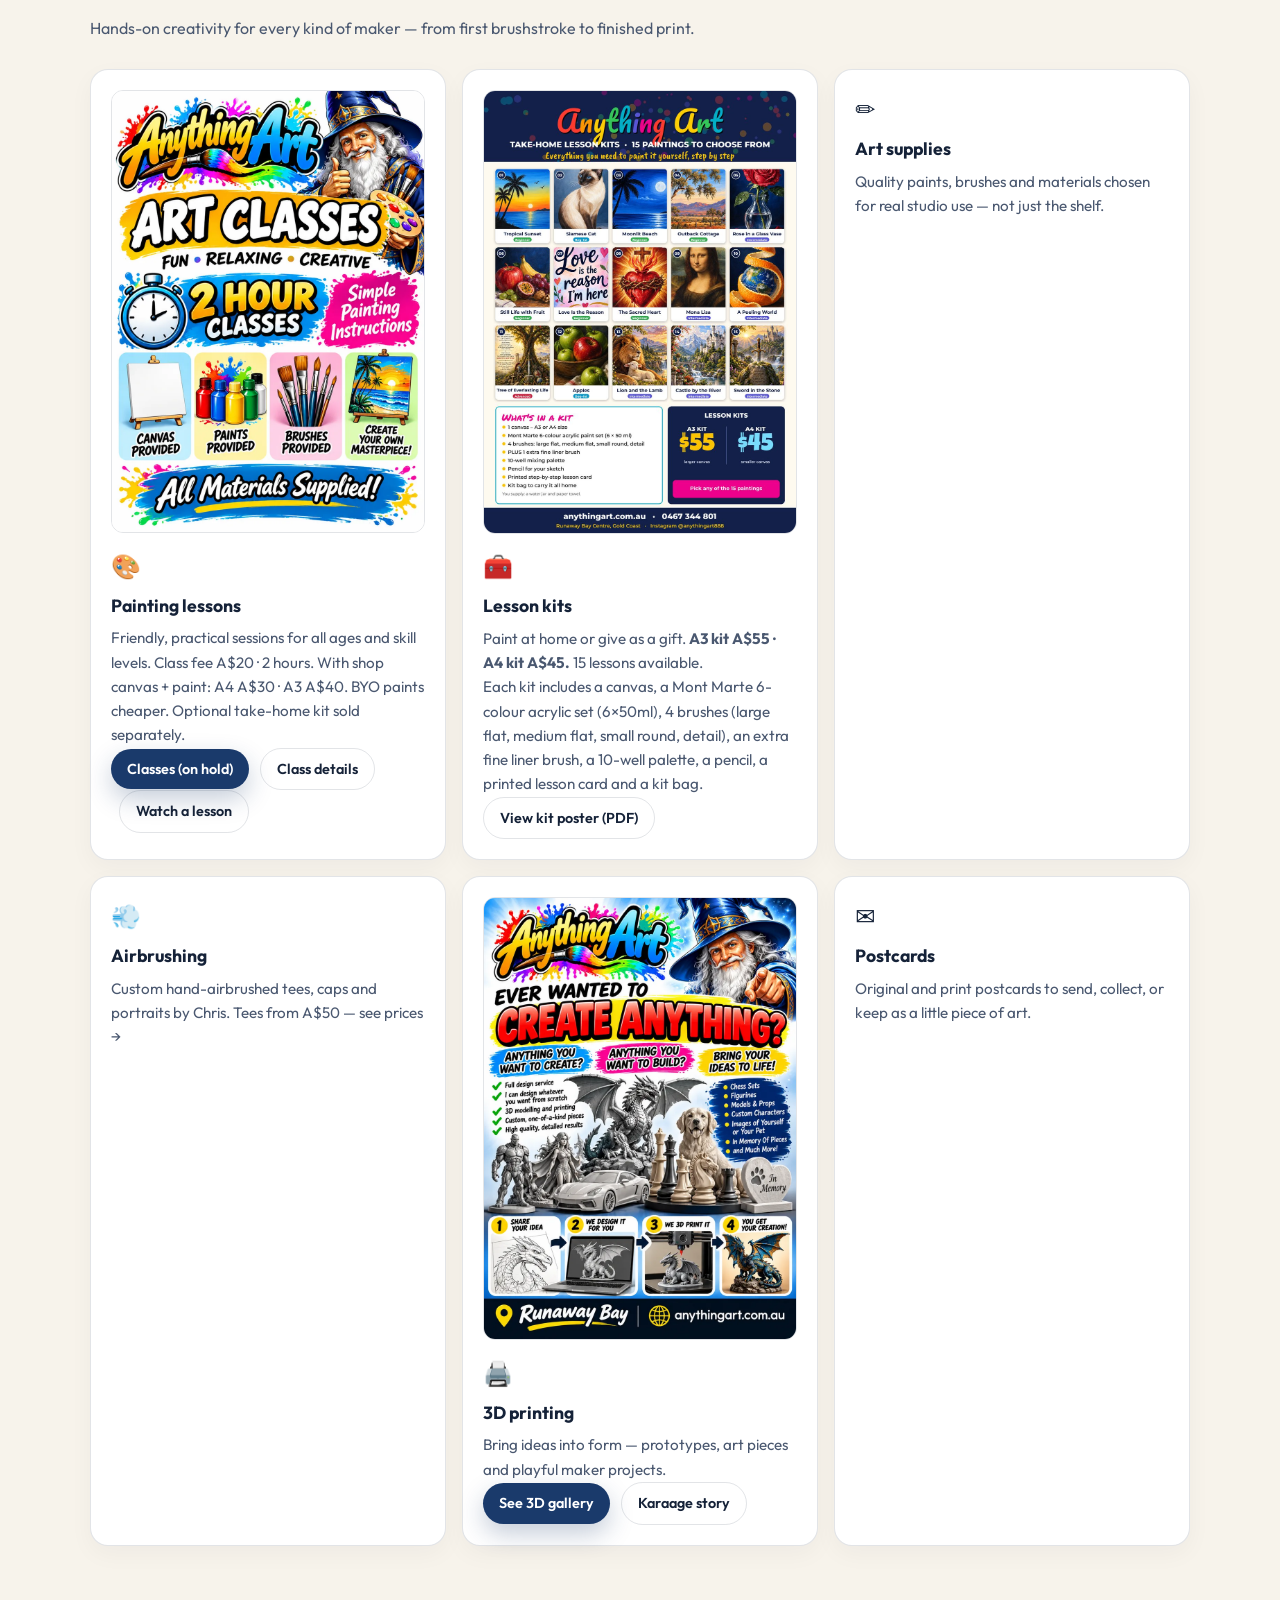
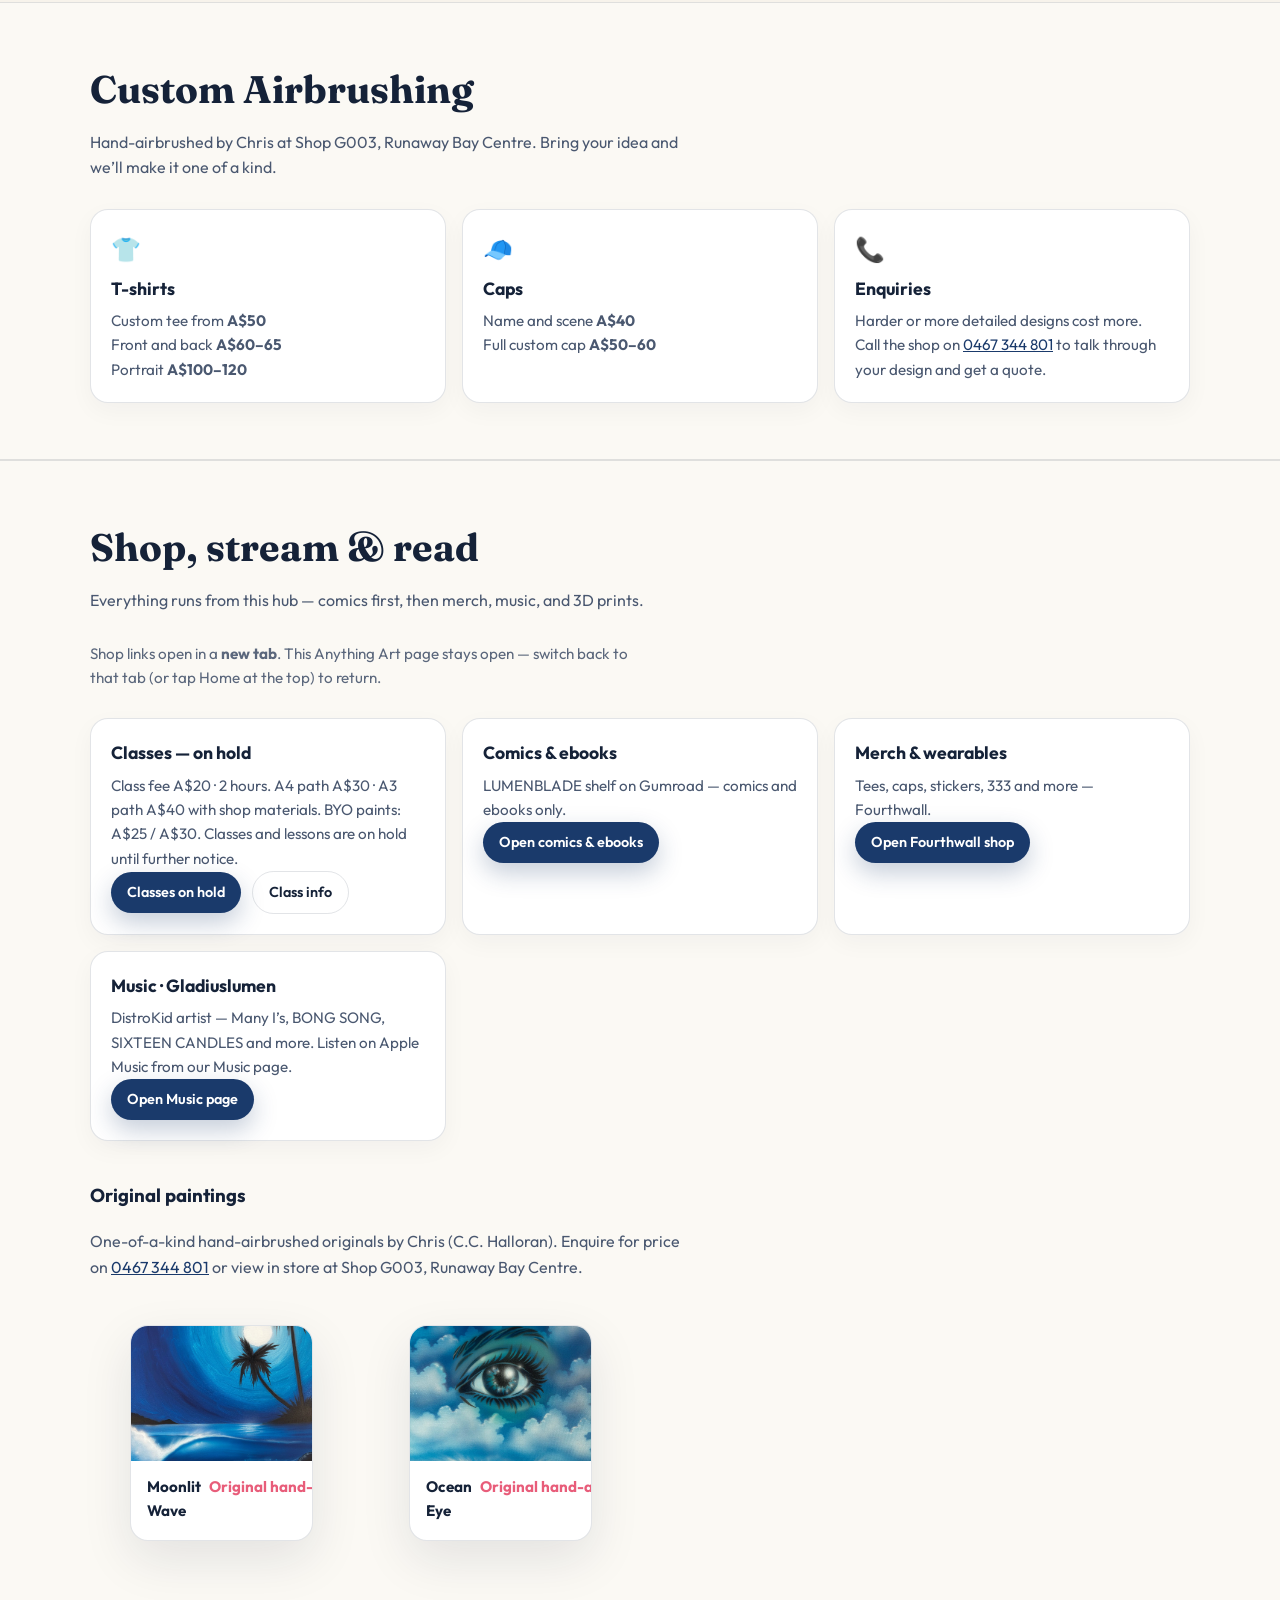
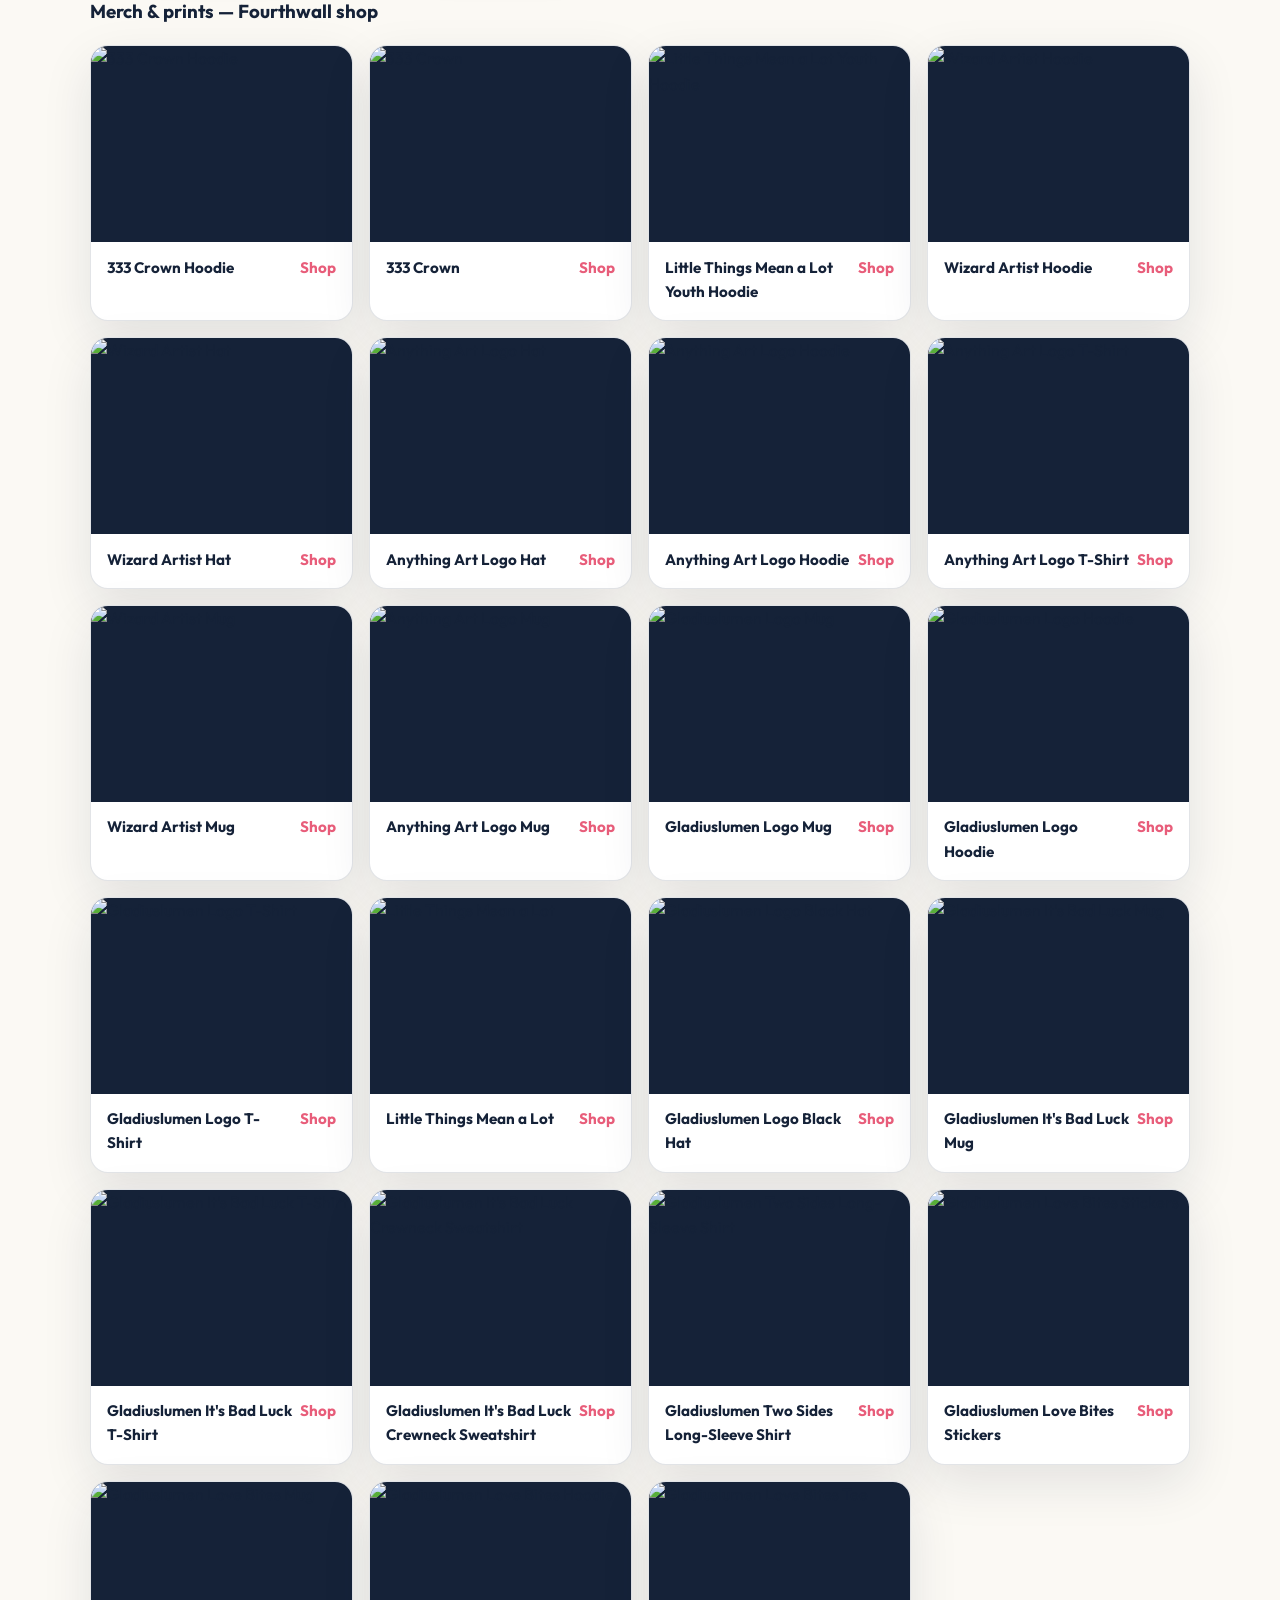
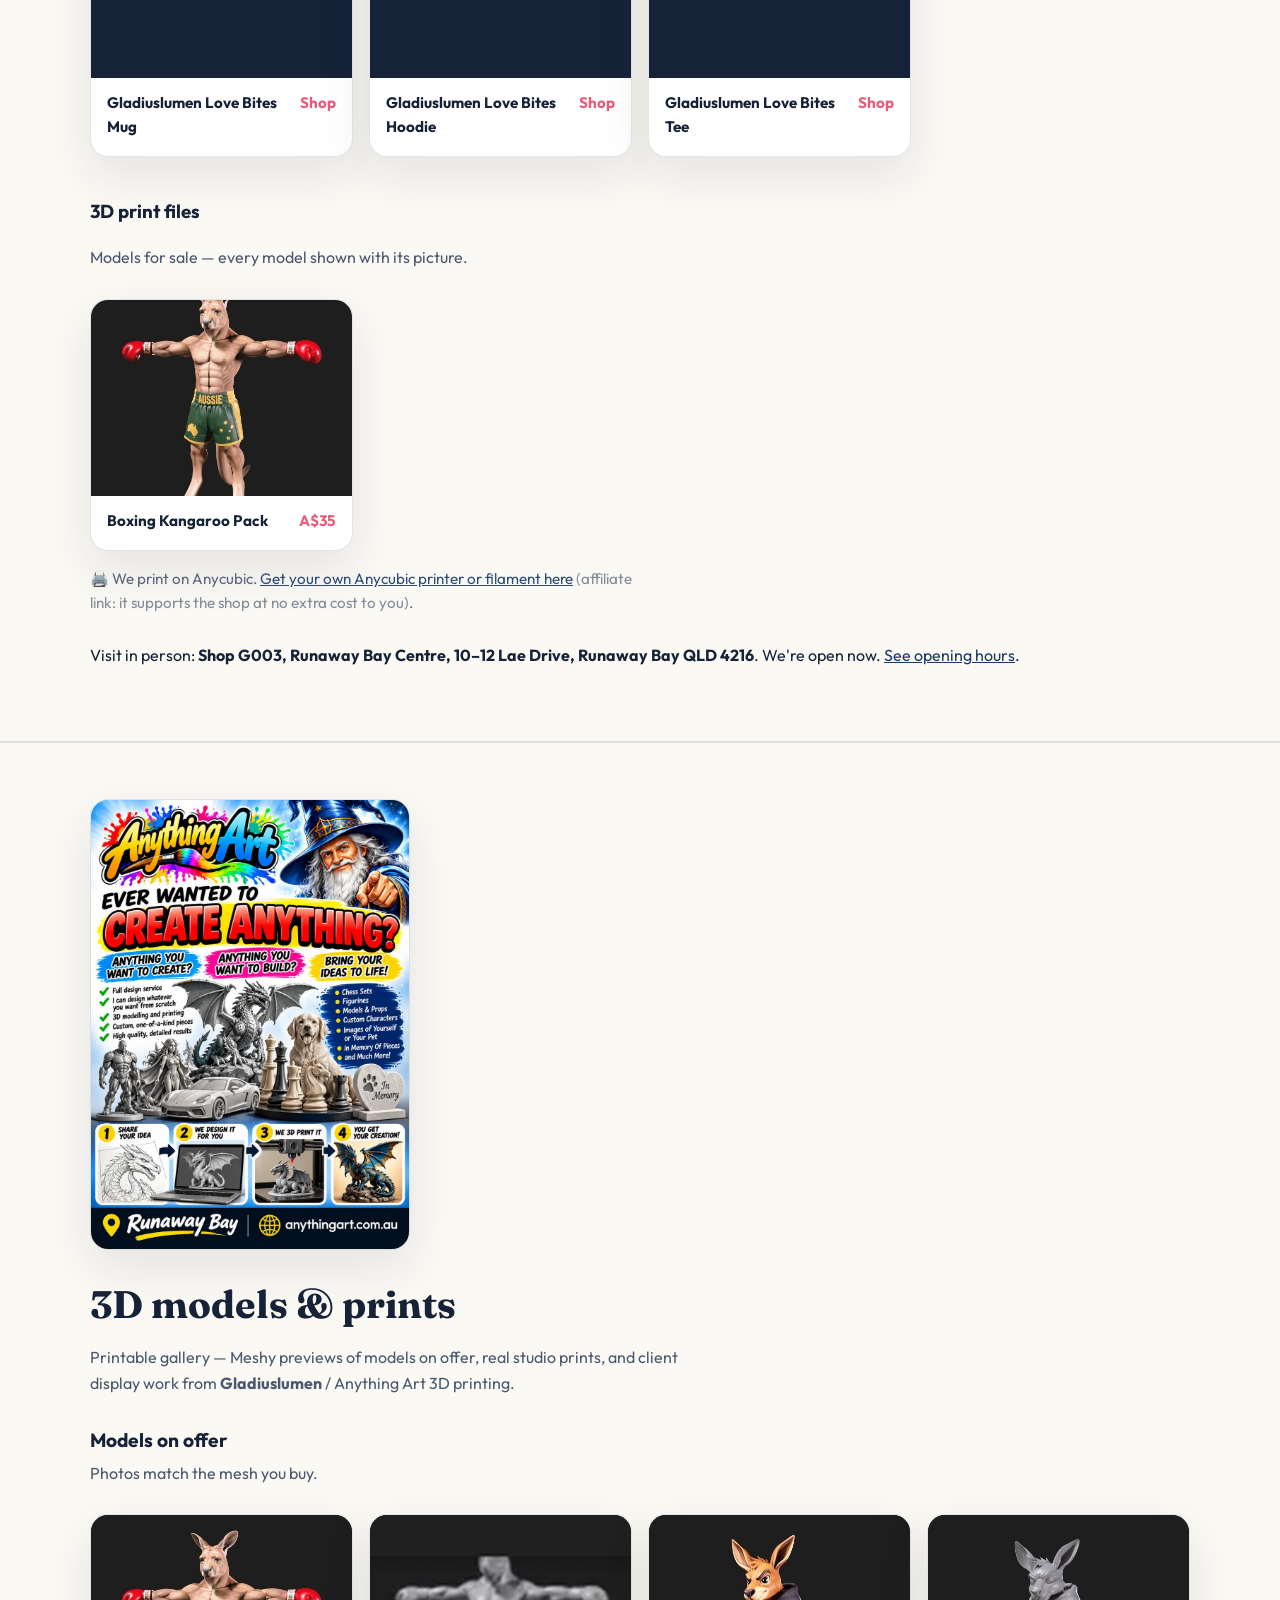
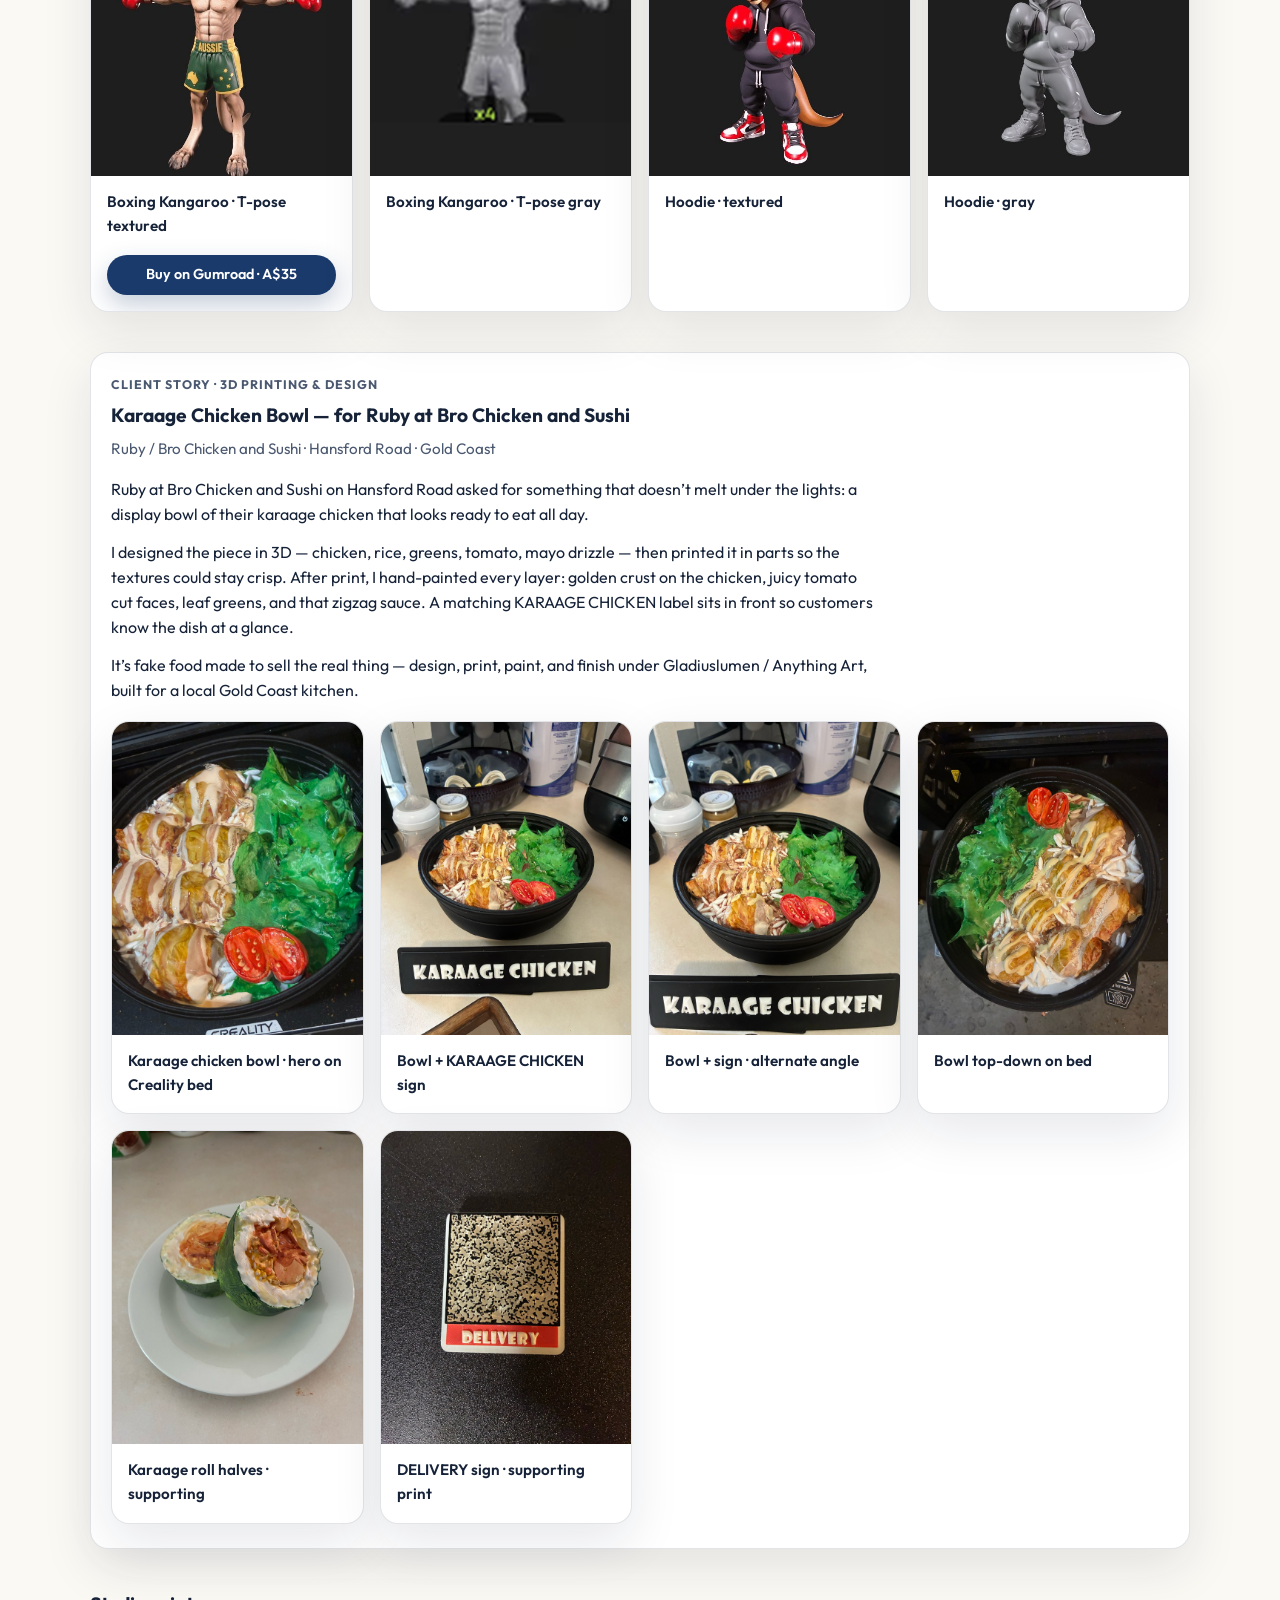
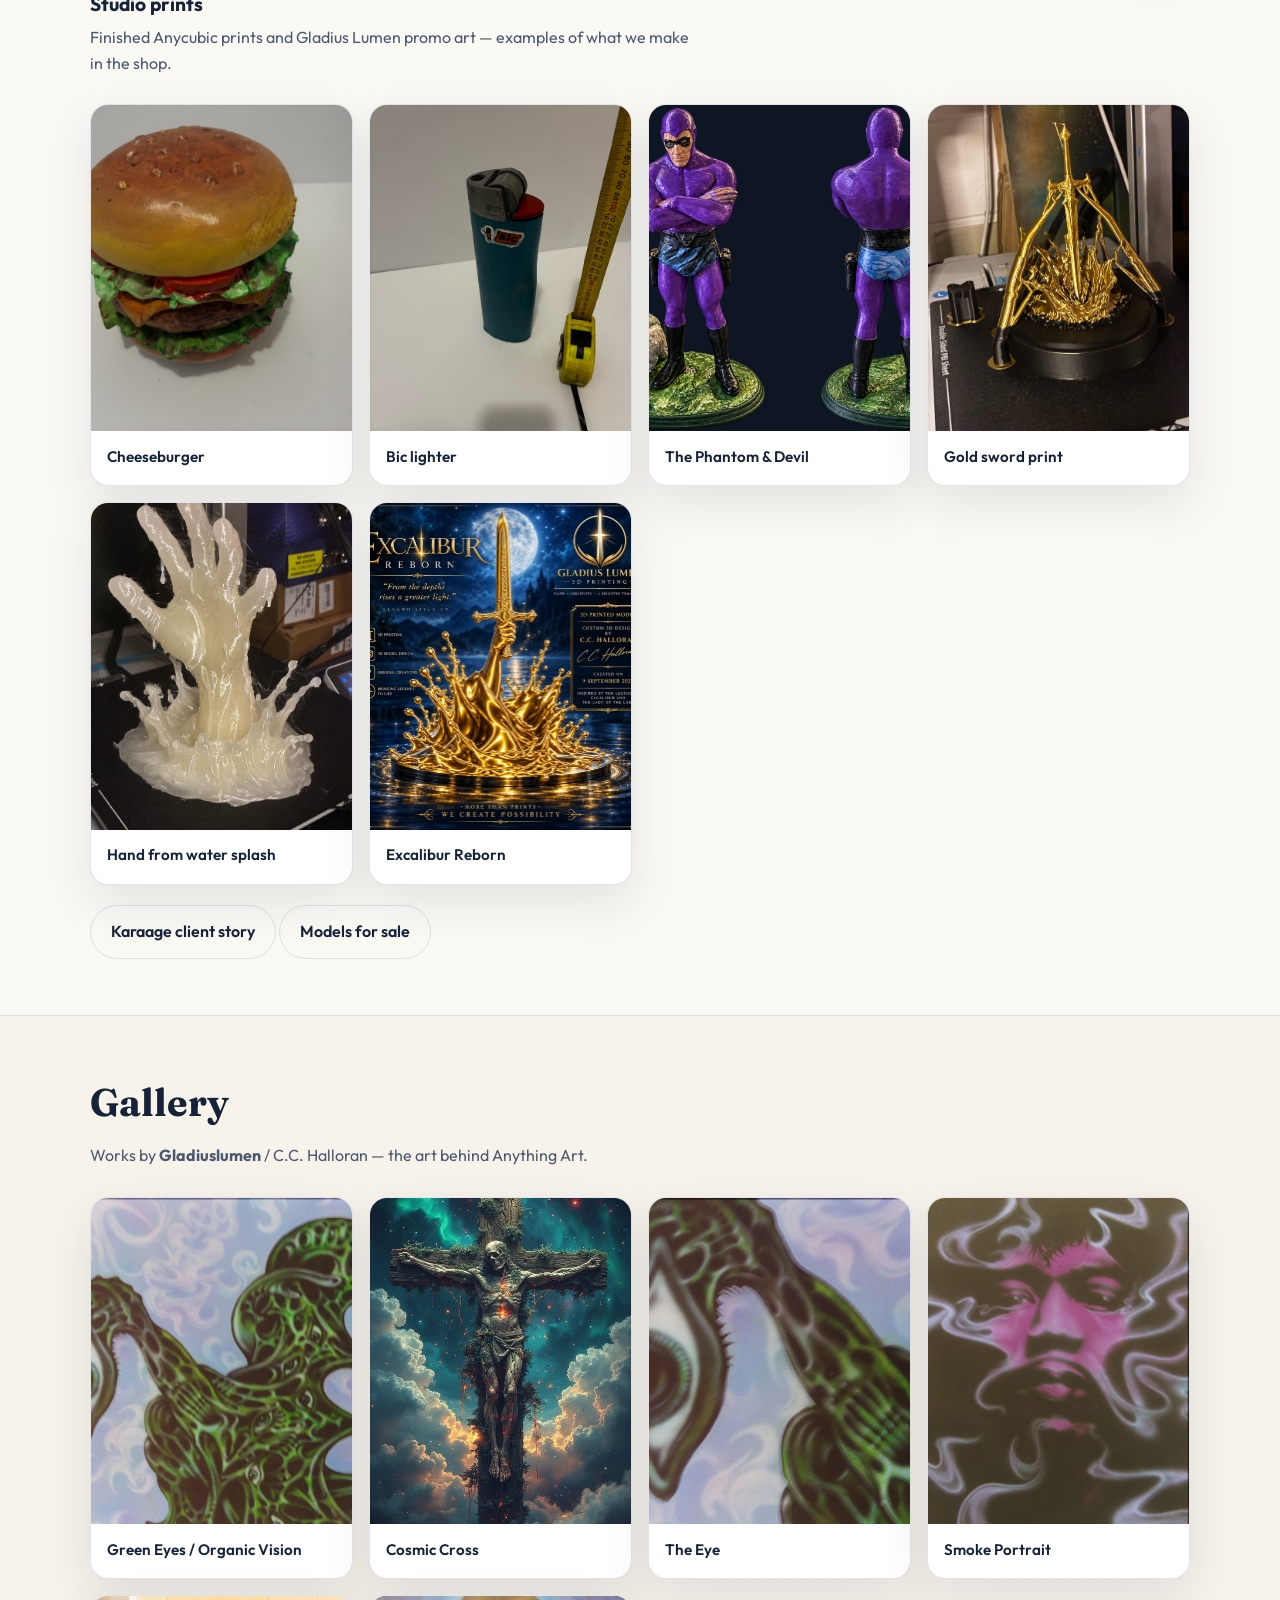
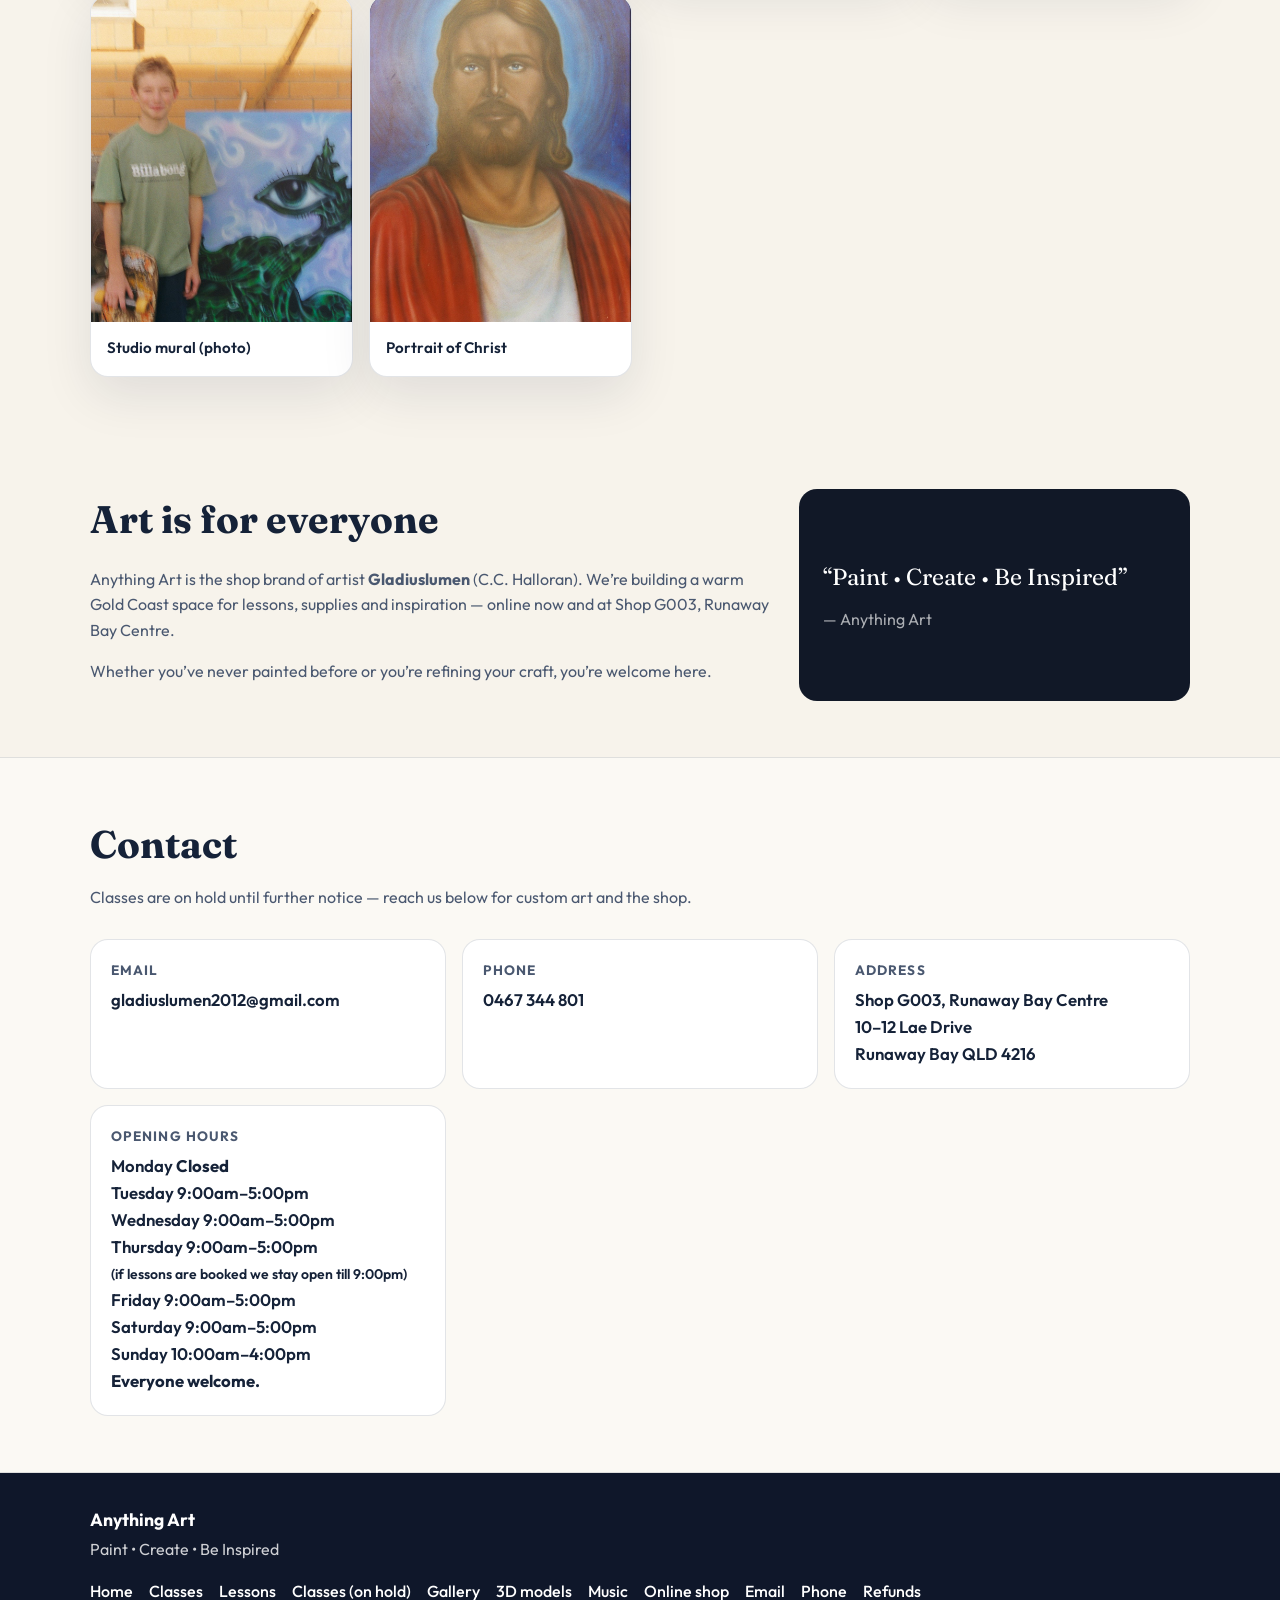
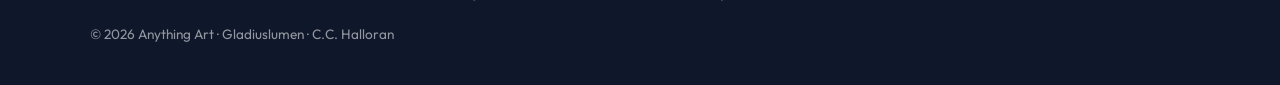
==== commit 82c18bbe: "Shop G003 closing notice: online only after 30 Nov 2026" ====
--- a/index.html
+++ b/index.html
@@ -19,6 +19,7 @@
   <link rel="stylesheet" href="styles.css?v=20261014d" />
 </head>
 <body>
+  <div class="keys-banner closing-notice"><p>A quick heads-up: our Runaway Bay shop (G003) closes on Sunday 30 November 2026. After that, Anything Art continues online only at anythingart.com.au. For custom jobs, call or message 0467 344 801. Thank you for your support.</p></div>
   <a class="skip" href="#main">Skip to content</a>
 
   <div class="keys-banner" role="region" aria-label="Shop news">
